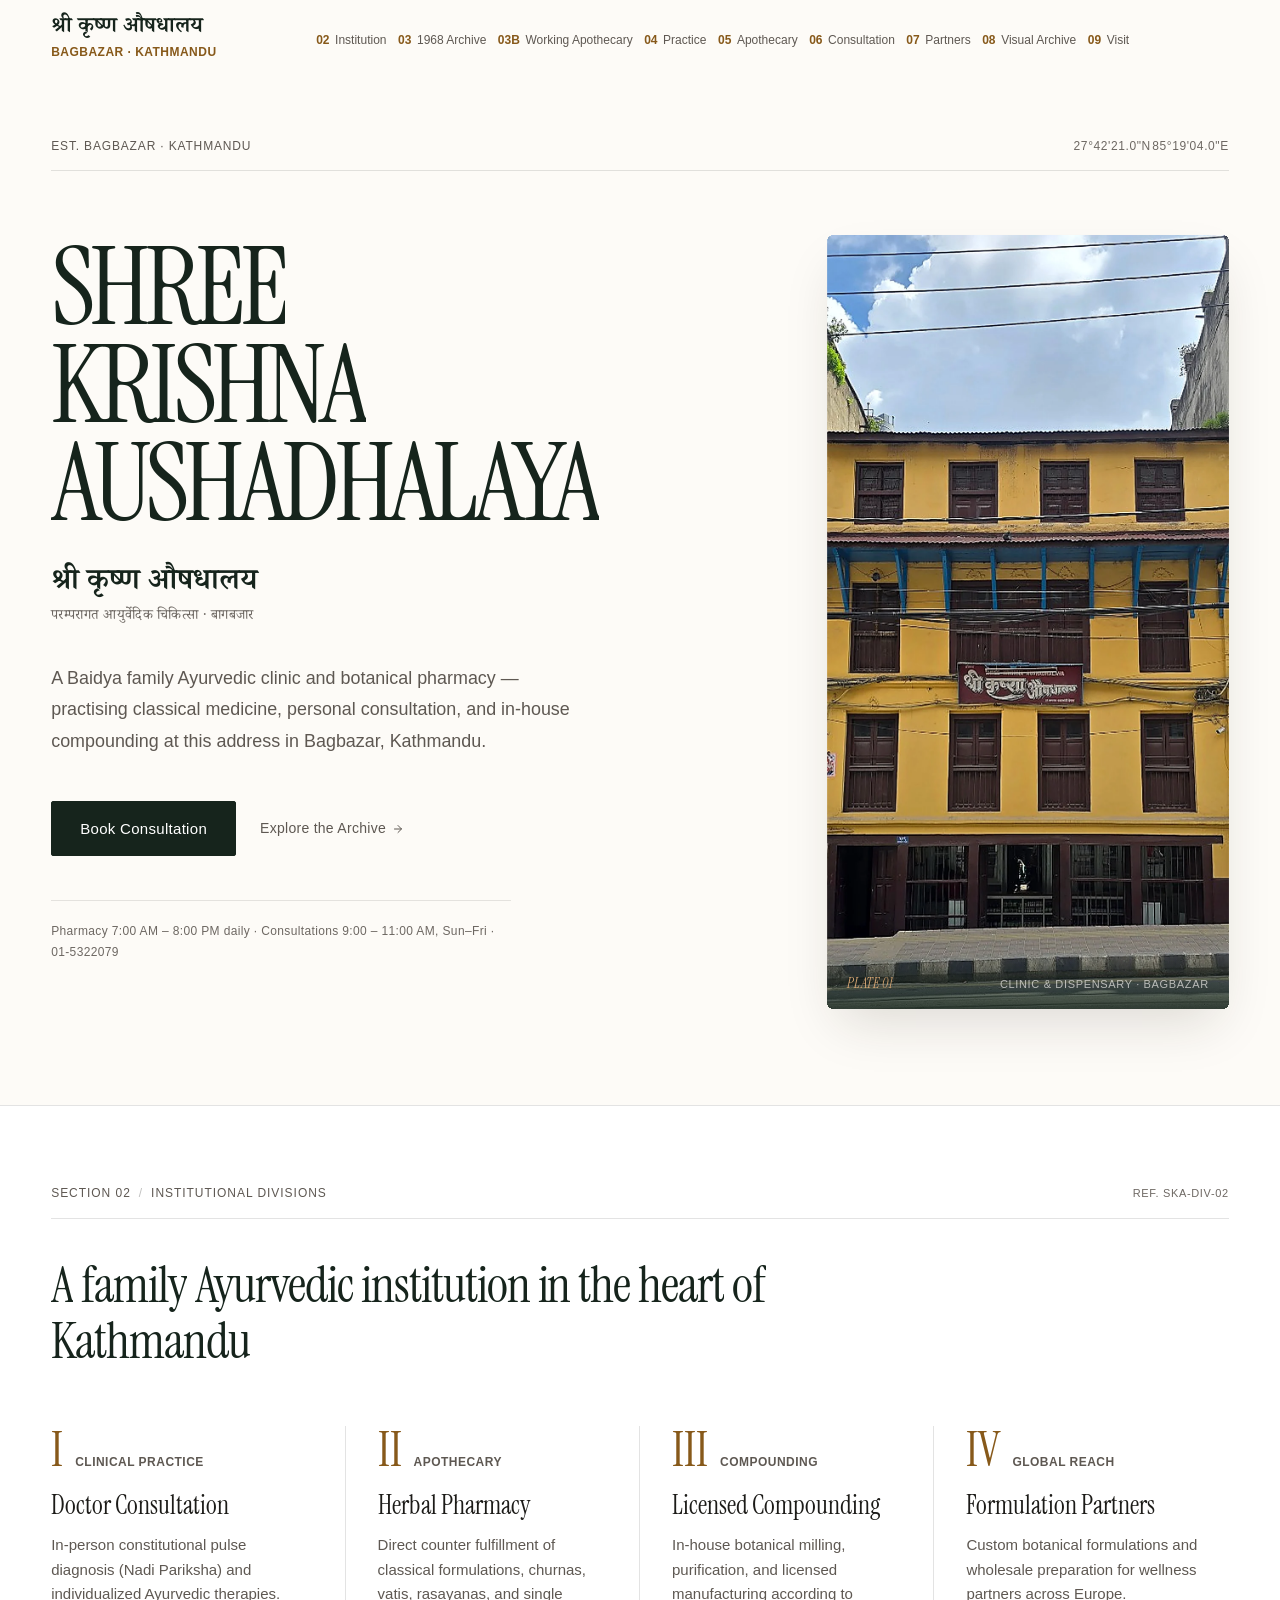
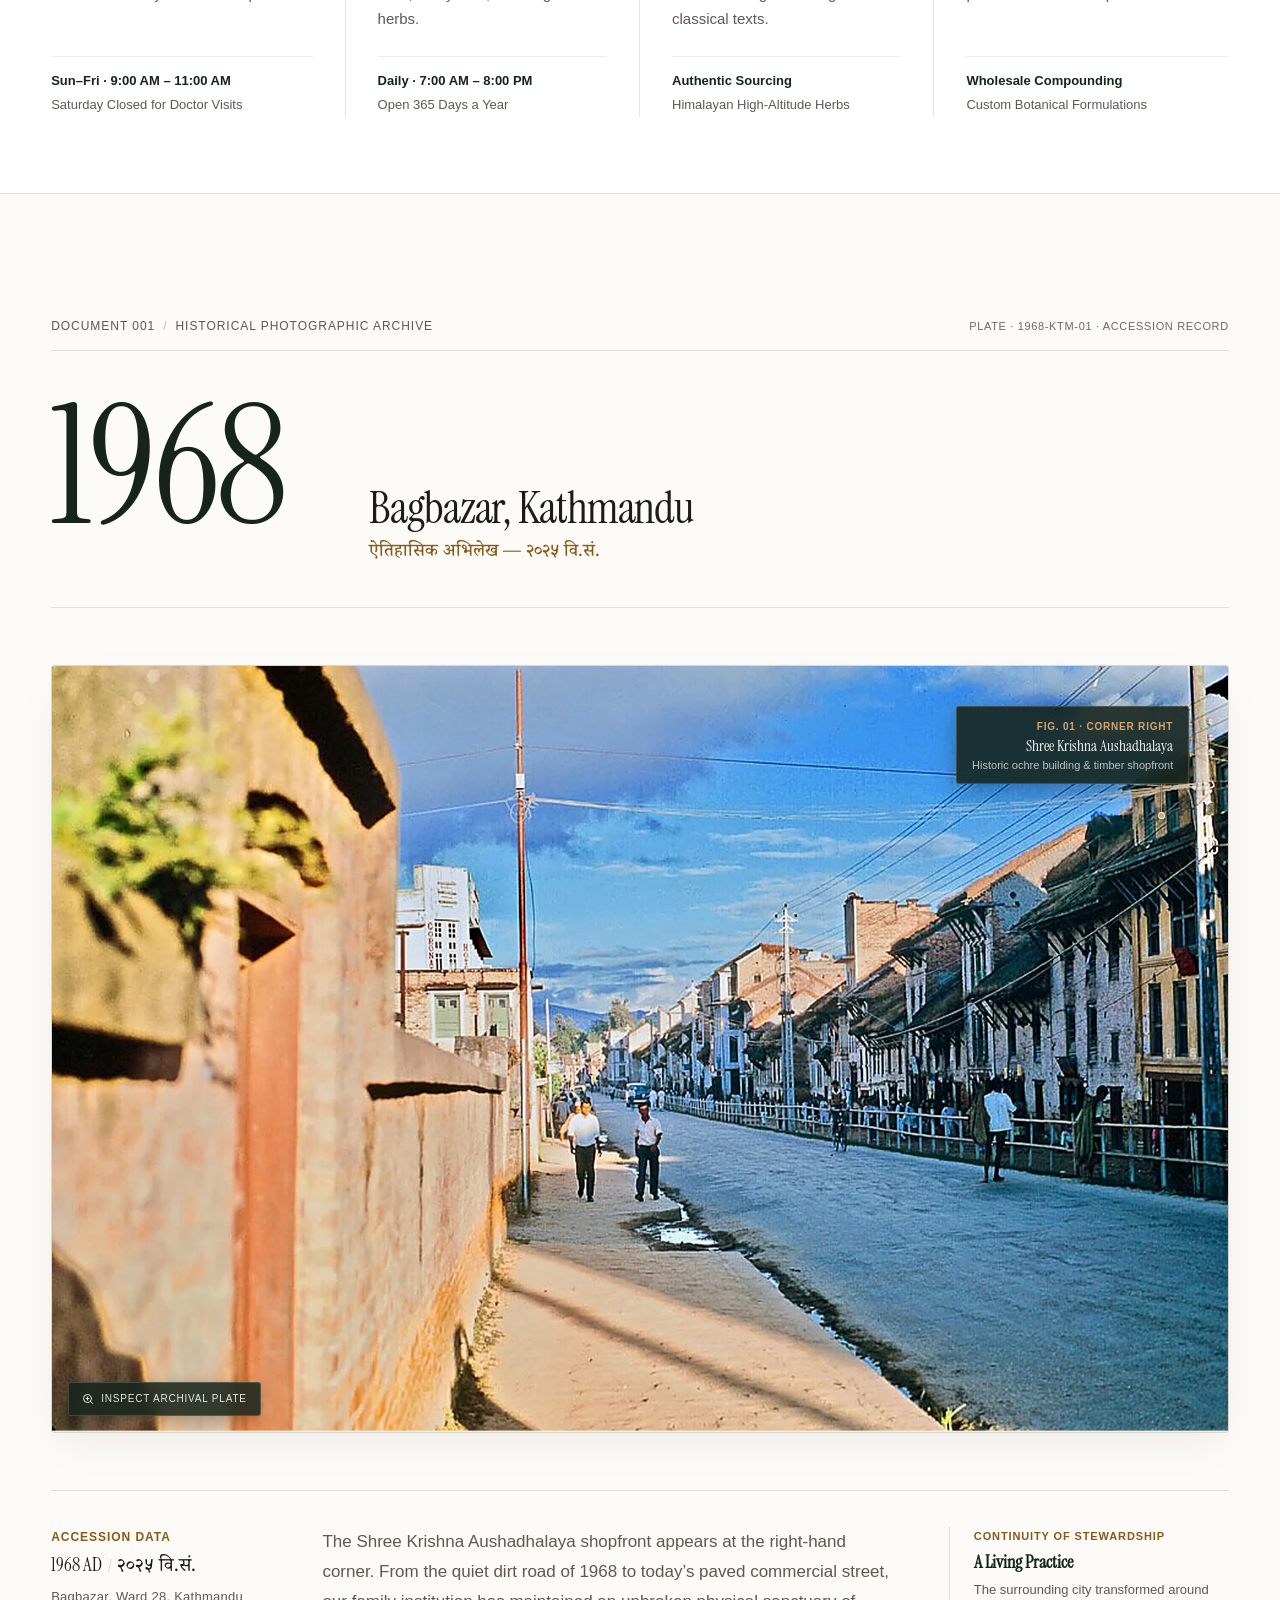
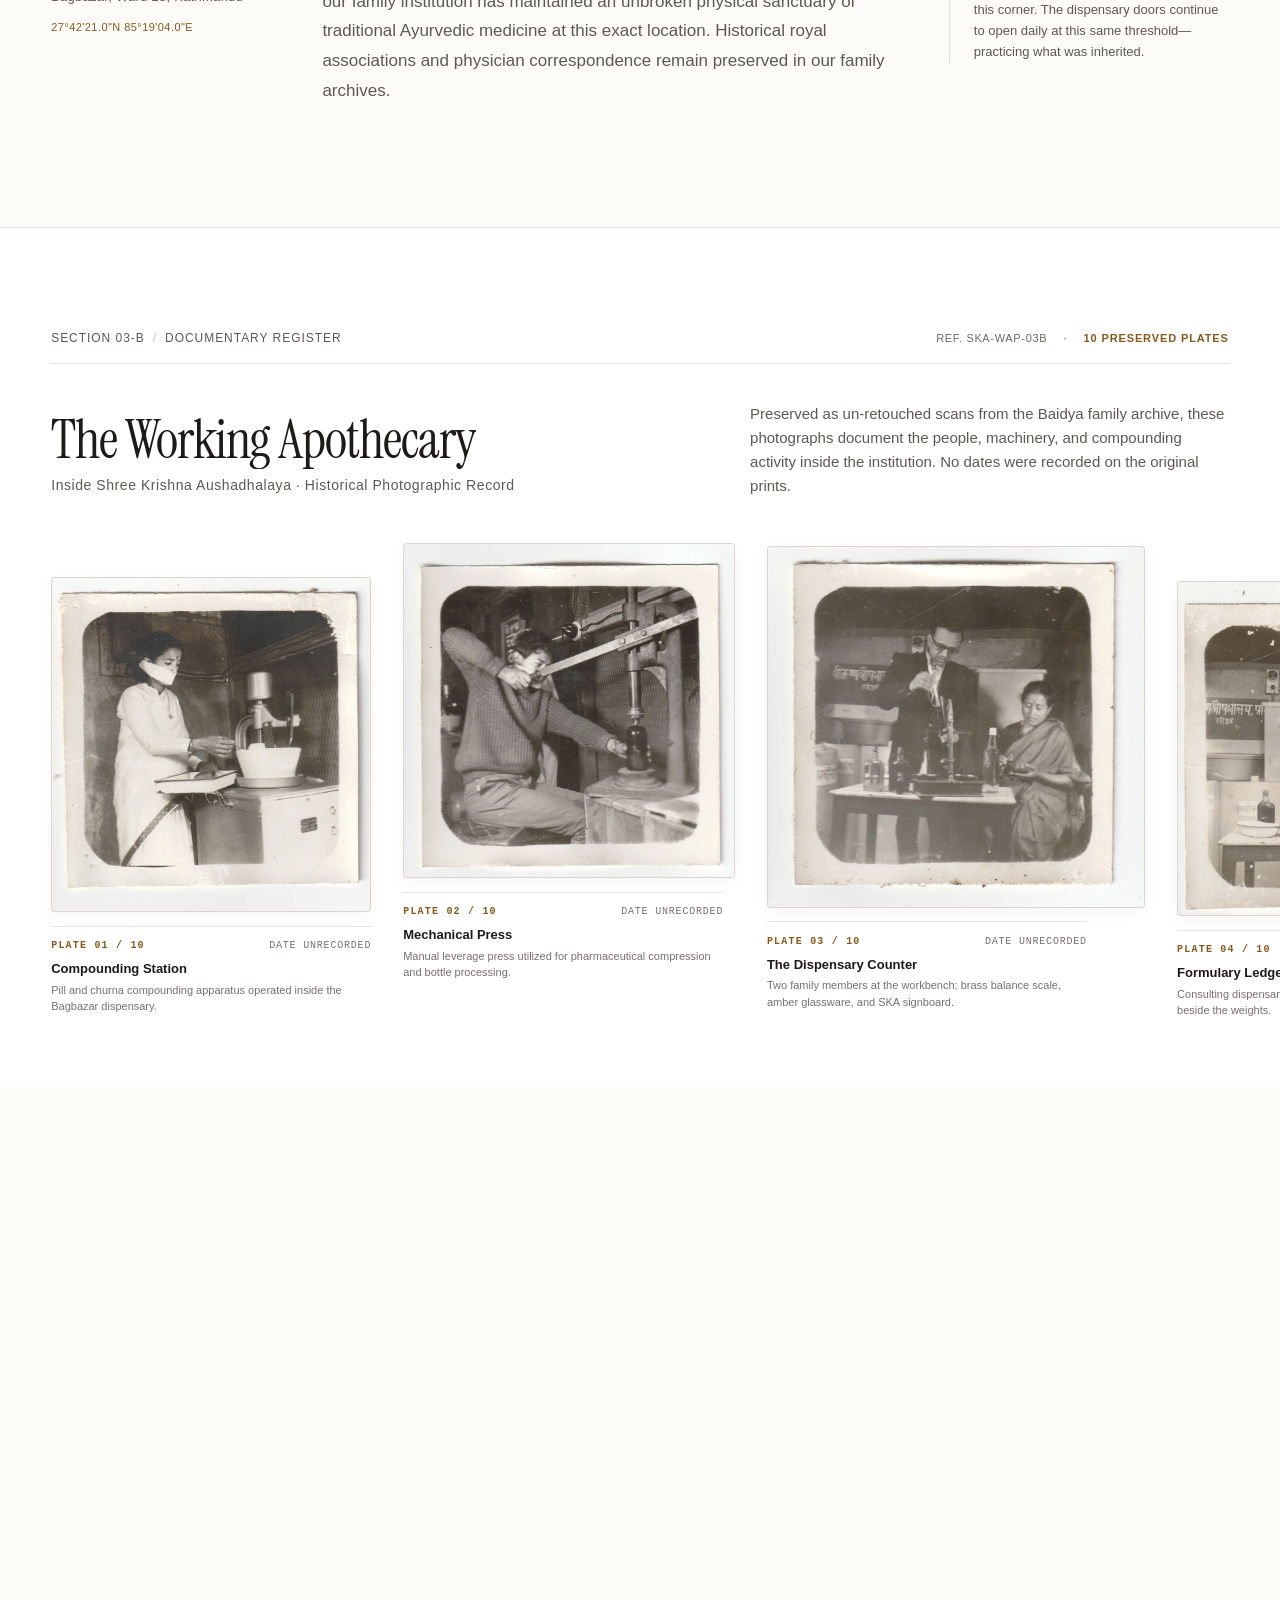
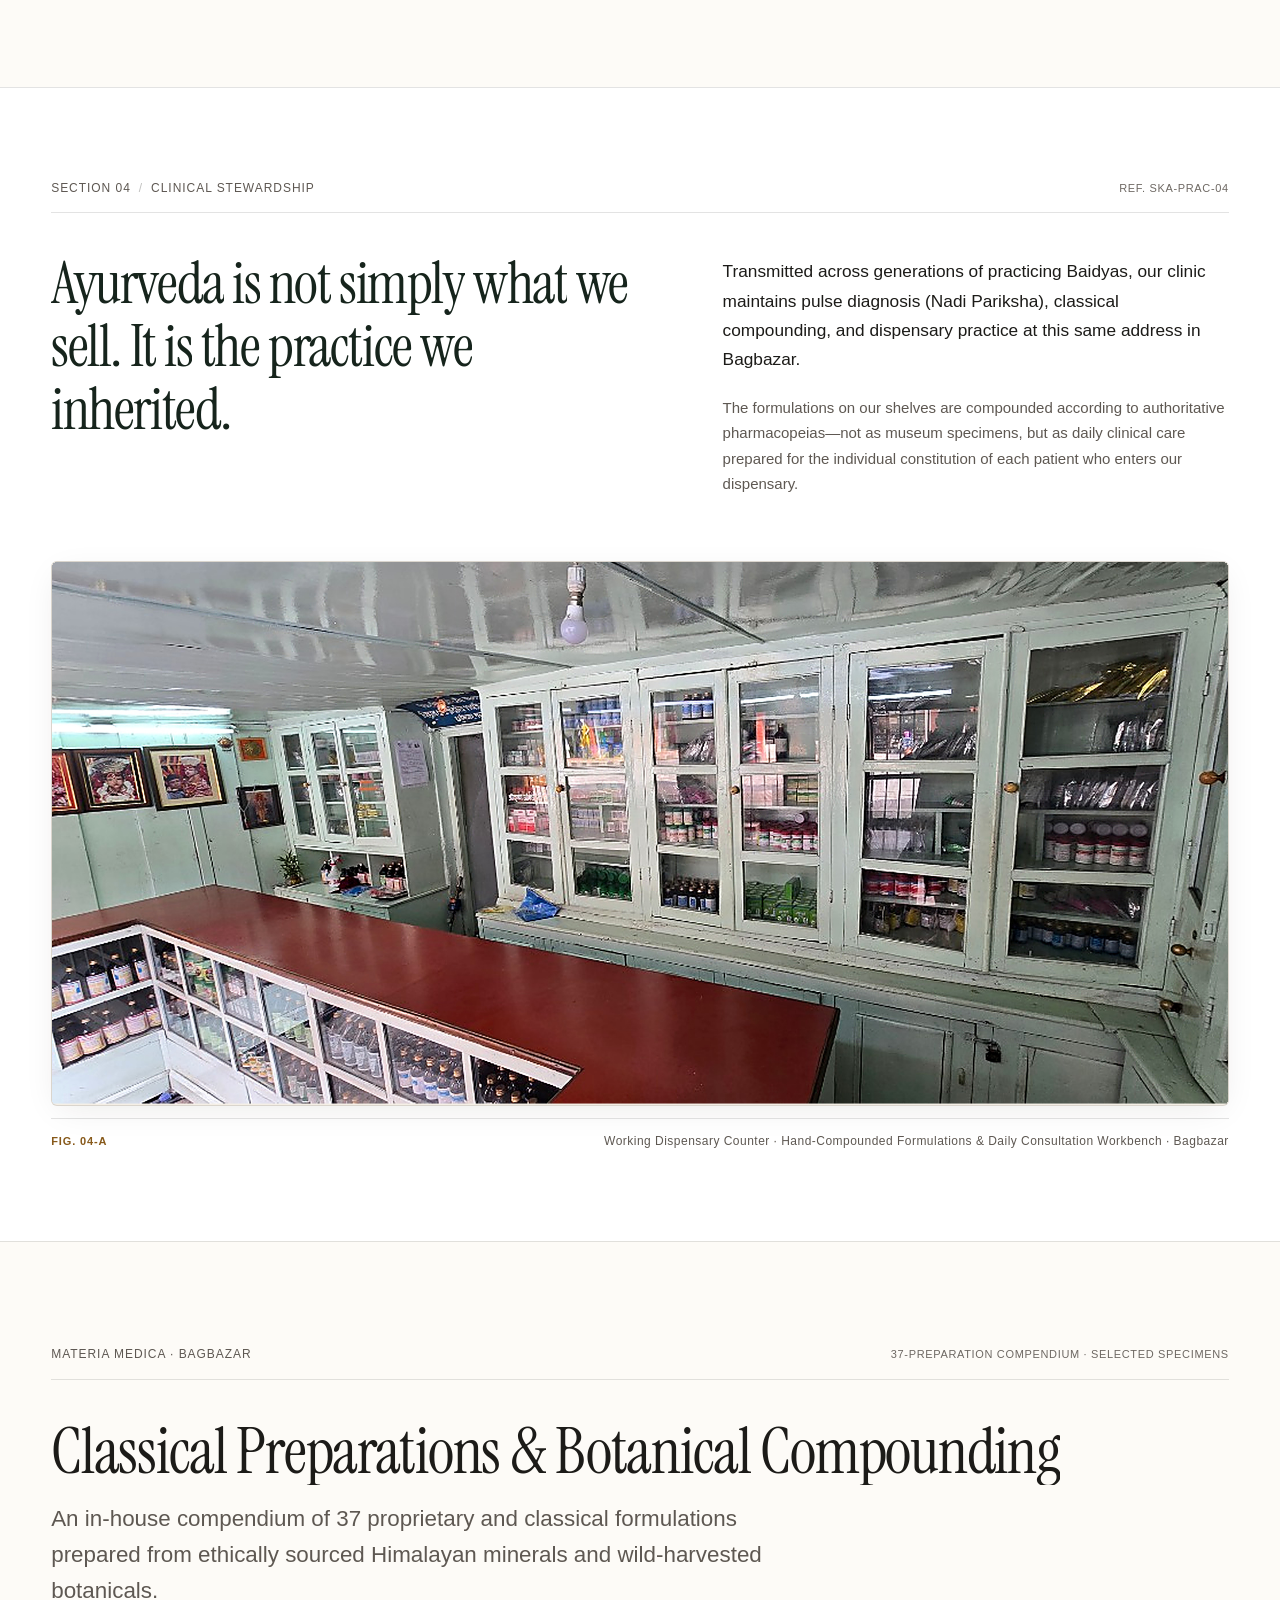
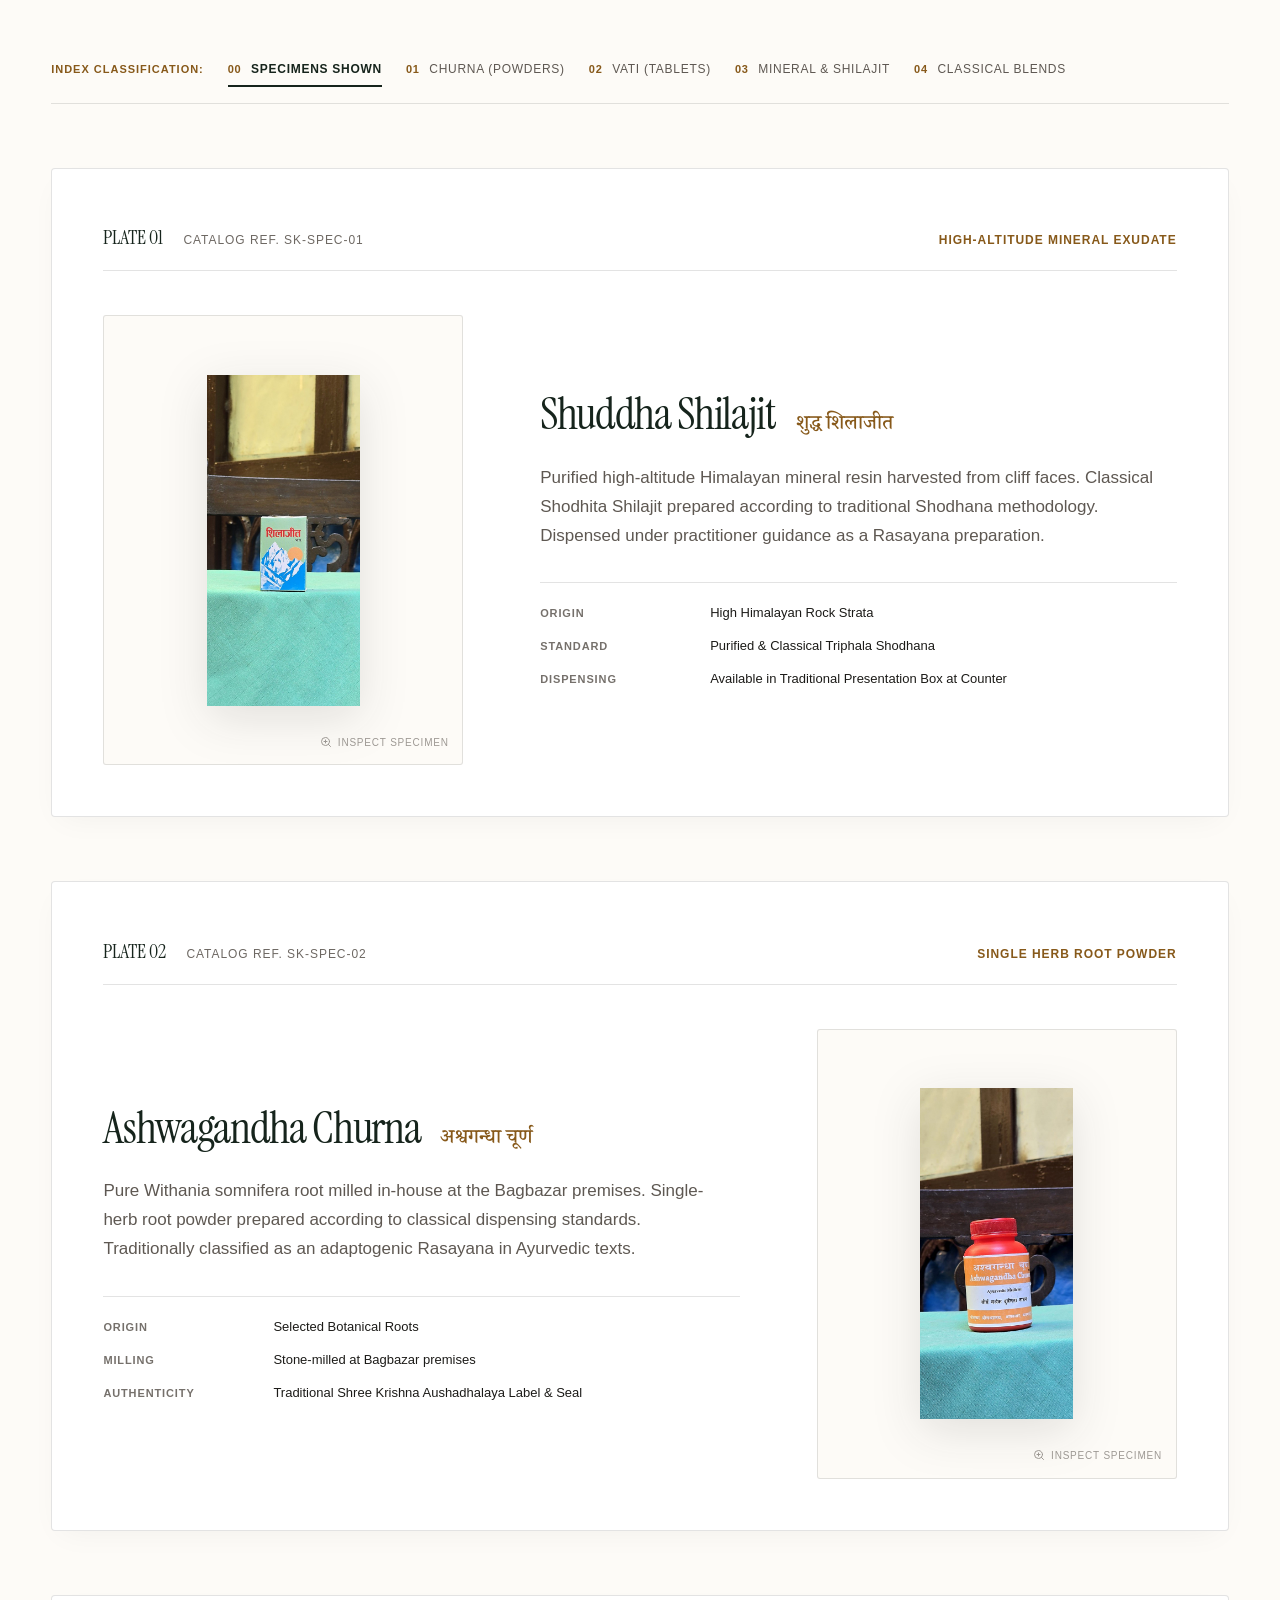
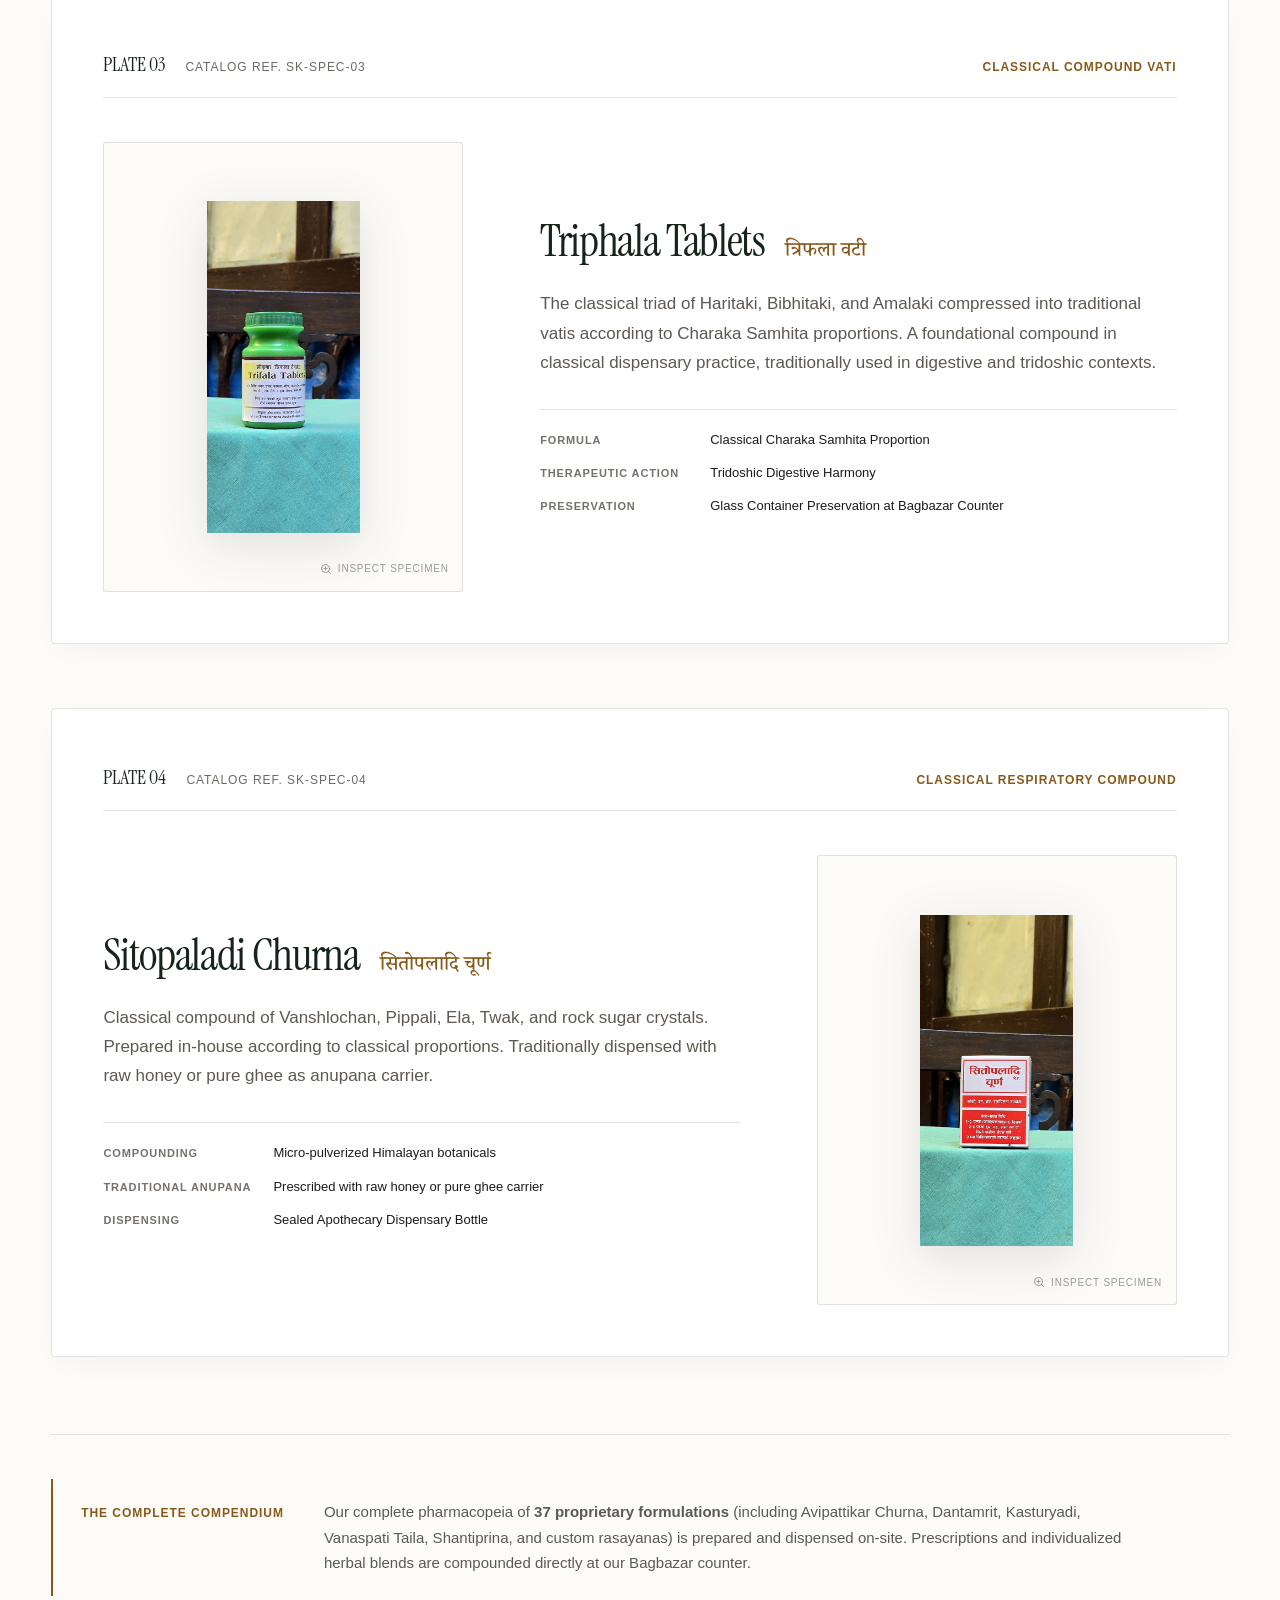
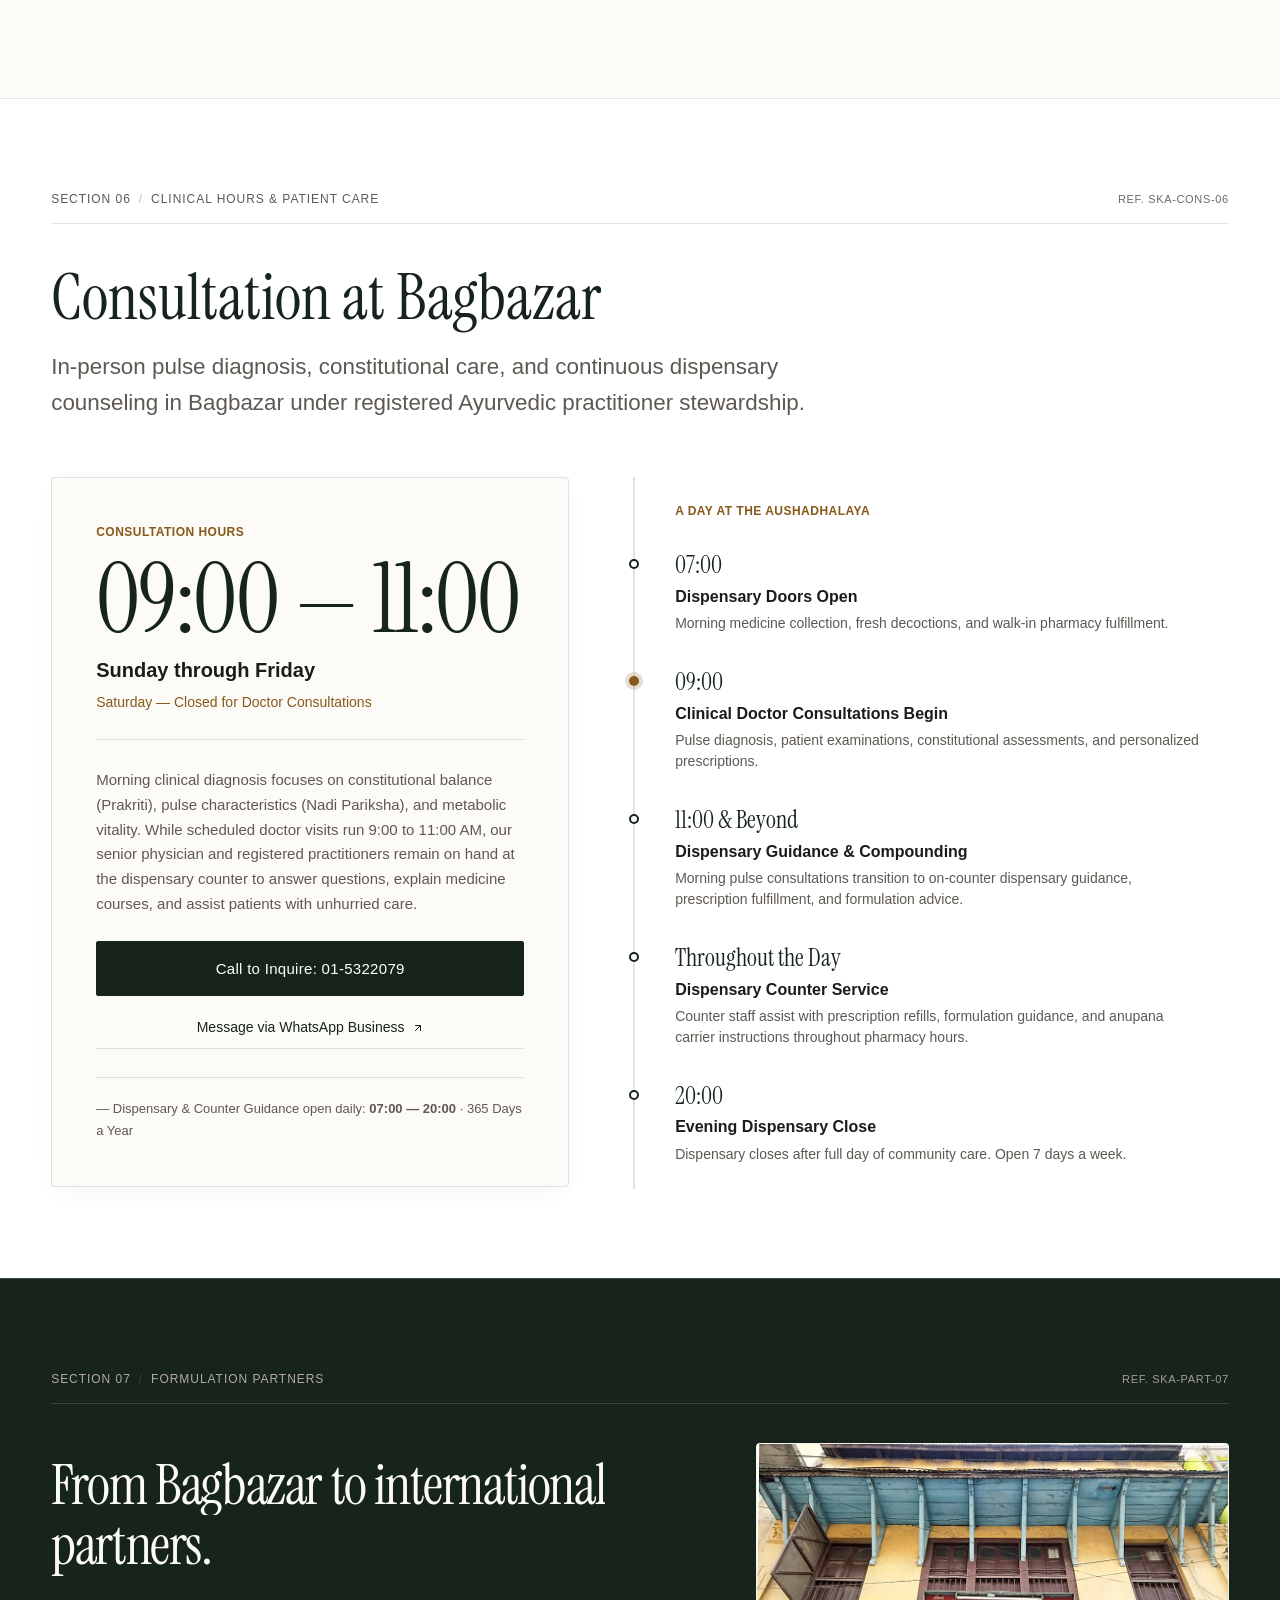
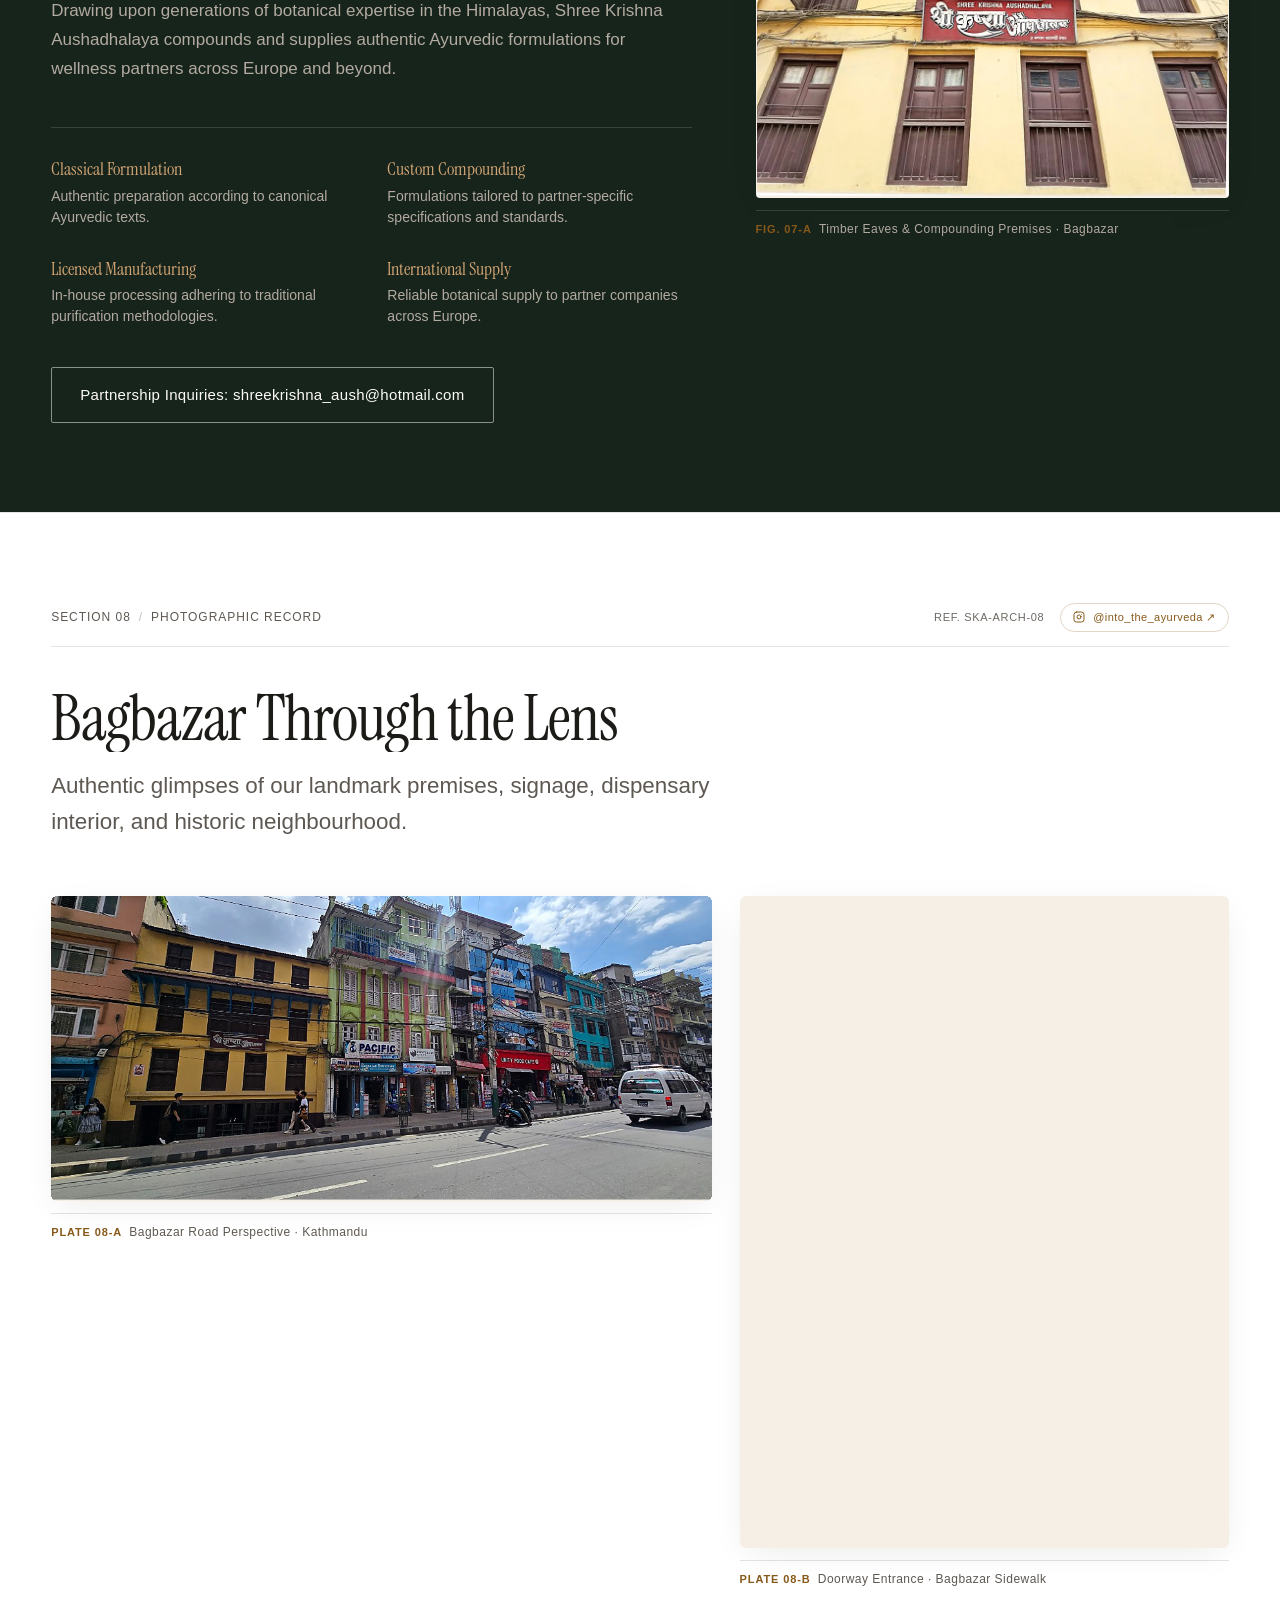
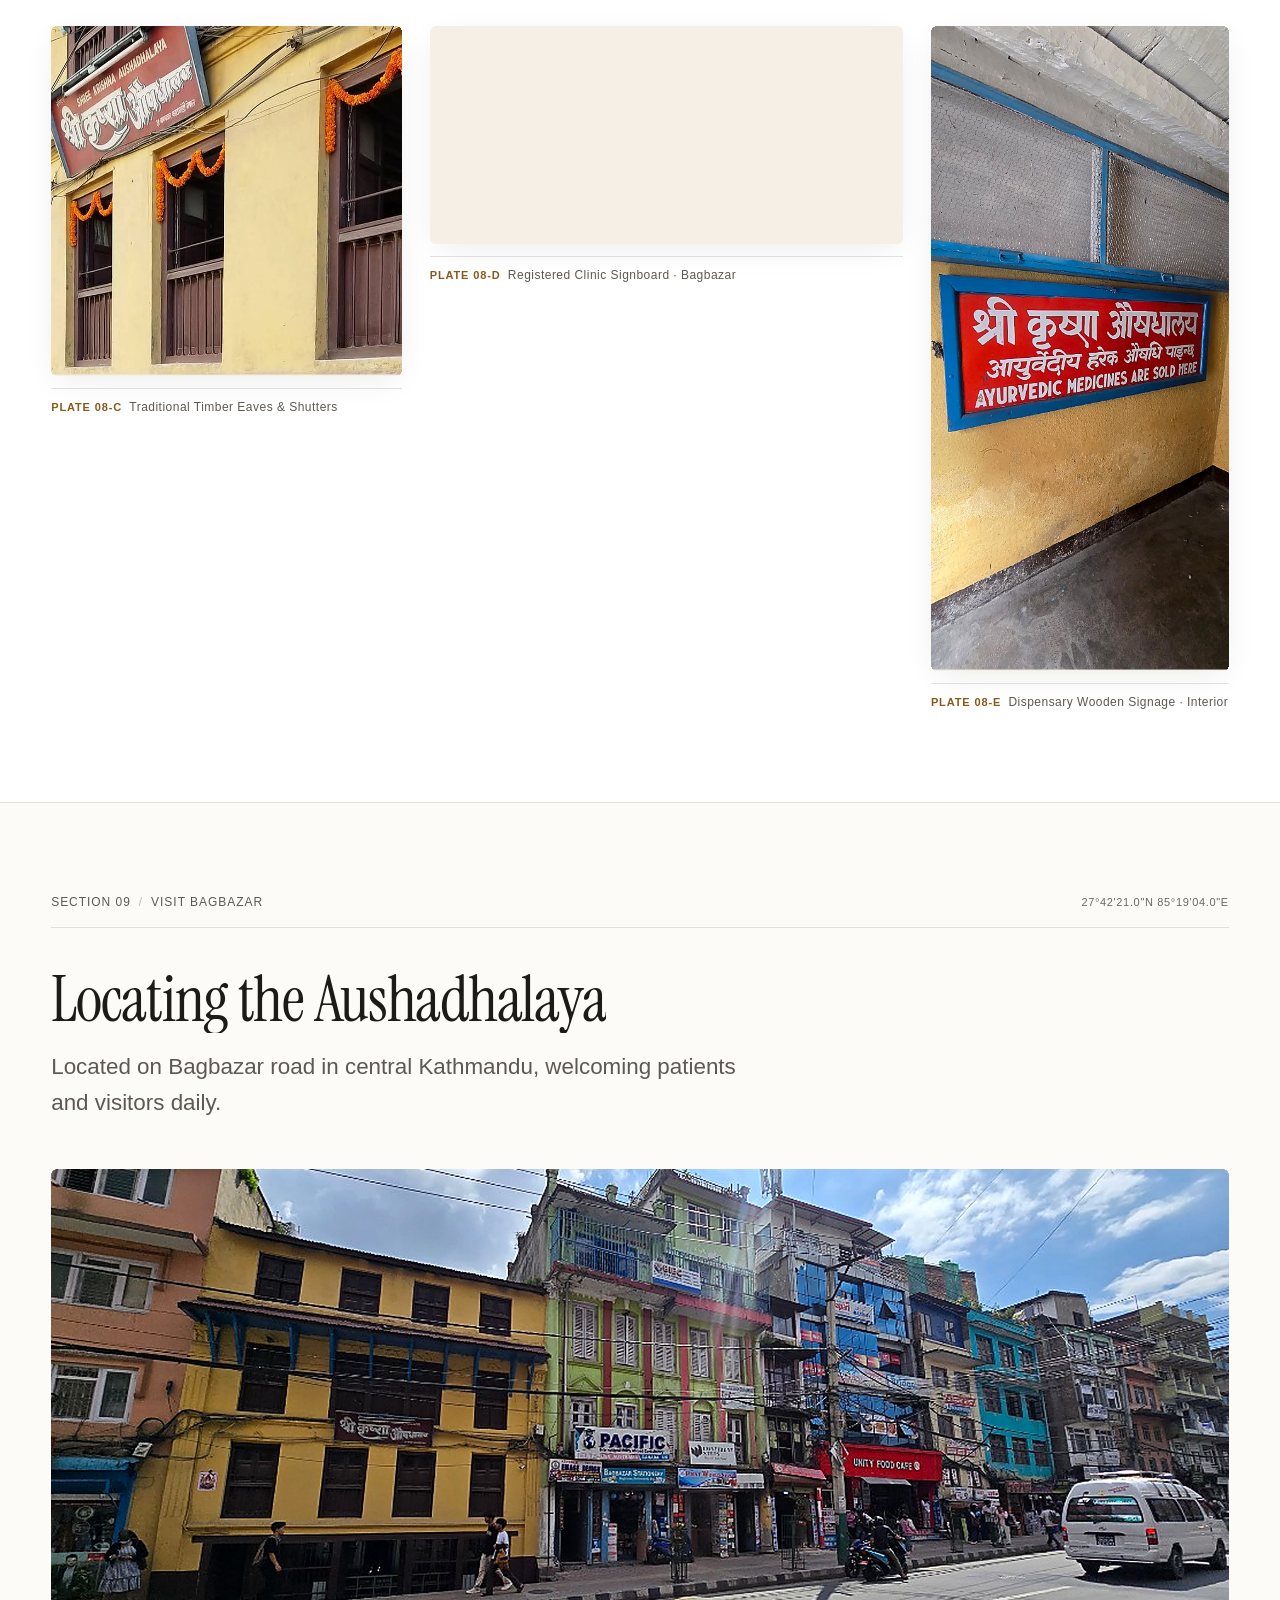
==== index.html @ e9801bcf "fix: correct alt text spellings, contrast opacity, SRI hashes, referrer meta, editorial wording" ====
<!DOCTYPE html>
<html lang="en">
<head>
  <meta charset="UTF-8">
  <meta name="viewport" content="width=device-width, initial-scale=1.0">
  <meta name="referrer" content="strict-origin-when-cross-origin">
  <title>Shree Krishna Aushadhalaya — Ayurvedic Clinic &amp; Apothecary, Bagbazar</title>
  <meta name="description" content="Historic Baidya family Ayurvedic clinic, botanical pharmacy &amp; classical compounding in Bagbazar, Kathmandu. Documented archival practice since 1968 AD.">
  <link rel="canonical" href="https://shreekrishnaaushadhalaya.com.np/">

  <!-- Favicon -->
  <link rel="icon" type="image/svg+xml" href="favicon.svg">
  <meta name="theme-color" content="#1A2C22">

  <!-- Open Graph (Social Preview — WhatsApp, Facebook, Instagram DMs) -->
  <meta property="og:type" content="website">
  <meta property="og:url" content="https://shreekrishnaaushadhalaya.com.np/">
  <meta property="og:title" content="Shree Krishna Aushadhalaya — Baidya Family Ayurvedic Clinic, Bagbazar">
  <meta property="og:description" content="Generational Baidya family Ayurvedic clinic and botanical pharmacy in Bagbazar, Kathmandu. Personal consultations, 37 classical formulations, open daily 7 AM – 8 PM.">
  <meta property="og:image" content="https://shreekrishnaaushadhalaya.com.np/assets/images/facade-full.jpg">
  <meta property="og:image:width" content="946">
  <meta property="og:image:height" content="2048">
  <meta property="og:image:alt" content="Shree Krishna Aushadhalaya historic building facade in Bagbazar, Kathmandu">
  <meta property="og:locale" content="en_NP">
  <meta property="og:site_name" content="Shree Krishna Aushadhalaya">

  <!-- Twitter Card -->
  <meta name="twitter:card" content="summary_large_image">
  <meta name="twitter:title" content="Shree Krishna Aushadhalaya — Bagbazar, Kathmandu">
  <meta name="twitter:description" content="Historic Baidya family Ayurvedic clinic &amp; pharmacy. Open daily 7 AM – 8 PM, Bagbazar, Kathmandu.">
  <meta name="twitter:image" content="https://shreekrishnaaushadhalaya.com.np/assets/images/facade-full.jpg">
  <meta name="twitter:image:alt" content="Shree Krishna Aushadhalaya historic building facade in Bagbazar, Kathmandu">


  <!-- Schema.org MedicalClinic -->
  <script type="application/ld+json">
  {
    "@context": "https://schema.org",
    "@type": ["MedicalClinic", "Pharmacy"],
    "name": "Shree Krishna Aushadhalaya",
    "alternateName": "श्री कृष्ण औषधालय",
    "url": "https://shreekrishnaaushadhalaya.com.np/",
    "description": "Historic Baidya family Ayurvedic clinic, dispensary, and classical medicine manufacturer in Bagbazar, Kathmandu. Established family practice documented in archival photography since 1968 AD (2025 BS).",
    "image": "https://shreekrishnaaushadhalaya.com.np/assets/images/facade-full.jpg",
    "email": "shreekrishna_aush@hotmail.com",
    "address": {
      "@type": "PostalAddress",
      "streetAddress": "Bagbazar, Ward No. 28",
      "addressLocality": "Kathmandu",
      "postalCode": "44600",
      "addressCountry": "NP"
    },
    "geo": {
      "@type": "GeoCoordinates",
      "latitude": 27.705833,
      "longitude": 85.317778
    },
    "hasMap": "https://maps.app.goo.gl/NF5HAXusb7DdSV8k9",
    "sameAs": [
      "https://www.instagram.com/into_the_ayurveda/"
    ],
    "telephone": ["+977-1-5322079", "+977-984-3748078"],
    "openingHoursSpecification": [
      {
        "@type": "OpeningHoursSpecification",
        "dayOfWeek": ["Monday", "Tuesday", "Wednesday", "Thursday", "Friday", "Saturday", "Sunday"],
        "opens": "07:00",
        "closes": "20:00",
        "description": "Herbal Pharmacy & Dispensary"
      },
      {
        "@type": "OpeningHoursSpecification",
        "dayOfWeek": ["Sunday", "Monday", "Tuesday", "Wednesday", "Thursday", "Friday"],
        "opens": "09:00",
        "closes": "11:00",
        "description": "Personal Doctor Consultations"
      }
    ]
  }
  </script>

  <!-- Typography: Instrument Serif + Noto Serif Devanagari + Satoshi -->
  <link rel="preconnect" href="https://fonts.googleapis.com">
  <link rel="preconnect" href="https://fonts.gstatic.com" crossorigin>
  <link href="https://fonts.googleapis.com/css2?family=Instrument+Serif:ital@0;1&family=Noto+Serif+Devanagari:wght@400;500;600;700&display=swap" rel="stylesheet">
  <link rel="preconnect" href="https://api.fontshare.com" crossorigin>
  <link href="https://api.fontshare.com/v2/css?f[]=satoshi@300,400,500,700&display=swap" rel="stylesheet">

  <!-- LCP Preload: facade photograph is the primary identity element on every viewport -->
  <link rel="preload" as="image" href="assets/images/facade-full.webp" type="image/webp" fetchpriority="high">
  <link rel="stylesheet" href="styles.css?v=12.0">
</head>
<body>

  <!-- Accessible Skip Navigation Link -->
  <a href="#mainContent" class="skip-link">Skip to main content</a>

  <!-- Scroll Progress Bar -->
  <div id="scrollProgressBar" class="scroll-progress-bar" aria-hidden="true"></div>

  <!-- ============ SMART NAVIGATION ============ -->
  <header class="nav" id="nav">
    <div class="nav__inner">
      <a href="#hero" class="nav__brand">
        <span class="nav__brand-dev" lang="ne">श्री कृष्ण औषधालय</span>
        <span class="nav__brand-sub">Bagbazar · Kathmandu</span>
      </a>

      <!-- Conceptual Archive Navigation -->
      <nav class="nav__menu" id="navMenu" aria-label="Archive Directory">
        <a href="#institution" class="nav__link"><span class="nav__link-num">02</span> Institution</a>
        <a href="#archive-1968" class="nav__link"><span class="nav__link-num">03</span> 1968 Archive</a>
        <a href="#working-apothecary" class="nav__link"><span class="nav__link-num">03B</span> Working Apothecary</a>
        <a href="#practice" class="nav__link"><span class="nav__link-num">04</span> Practice</a>
        <a href="#apothecary" class="nav__link"><span class="nav__link-num">05</span> Apothecary</a>
        <a href="#consultation" class="nav__link"><span class="nav__link-num">06</span> Consultation</a>
        <a href="#partners" class="nav__link"><span class="nav__link-num">07</span> Partners</a>
        <a href="#visual-archive" class="nav__link"><span class="nav__link-num">08</span> Visual Archive</a>
        <a href="#visit" class="nav__link"><span class="nav__link-num">09</span> Visit</a>
      </nav>

      <div class="nav__actions">
        <a href="tel:+97715322079" class="btn btn--nav">
          <span>Call Clinic</span>
          <svg width="12" height="12" viewBox="0 0 24 24" fill="none" stroke="currentColor" stroke-width="2" stroke-linecap="round" stroke-linejoin="round" aria-hidden="true"><line x1="5" y1="12" x2="19" y2="12"/><polyline points="12 5 19 12 12 19"/></svg>
        </a>

        <button type="button" class="nav__toggle" id="menuToggle" aria-label="Open Archive Menu" aria-expanded="false" aria-controls="mobileMenu">
          <span class="nav__toggle-bar"></span>
          <span class="nav__toggle-bar"></span>
        </button>
      </div>
    </div>
  </header>

  <!-- Full-Screen Archival Mobile Navigation Overlay -->
  <div class="mobile-menu" id="mobileMenu" aria-hidden="true">
    <div class="mobile-menu__inner">
      <div class="mobile-menu__header">
        <span class="mobile-menu__label">NAVIGATE</span>
        <span class="mobile-menu__dev" lang="ne">श्री कृष्ण औषधालय</span>
      </div>

      <div class="mobile-menu__nav">
        <a href="#hero" class="m-link"><span class="m-num">01</span> <span class="m-title">Title Plate</span></a>
        <a href="#institution" class="m-link"><span class="m-num">02</span> <span class="m-title">The Institution</span></a>
        <a href="#archive-1968" class="m-link"><span class="m-num">03</span> <span class="m-title">The 1968 Archive</span></a>
        <a href="#working-apothecary" class="m-link"><span class="m-num">03B</span> <span class="m-title">The Working Apothecary</span></a>
        <a href="#practice" class="m-link"><span class="m-num">04</span> <span class="m-title">Our Practice</span></a>
        <a href="#apothecary" class="m-link"><span class="m-num">05</span> <span class="m-title">The Apothecary (37 Medicines)</span></a>
        <a href="#consultation" class="m-link"><span class="m-num">06</span> <span class="m-title">Clinical Consultation</span></a>
        <a href="#partners" class="m-link"><span class="m-num">07</span> <span class="m-title">Formulation Partners</span></a>
        <a href="#visual-archive" class="m-link"><span class="m-num">08</span> <span class="m-title">Visual Archive</span></a>
        <a href="#visit" class="m-link"><span class="m-num">09</span> <span class="m-title">Visit Bagbazar</span></a>
      </div>

      <div class="mobile-menu__footer">
        <div class="m-contact-row">
          <a href="tel:+97715322079" class="btn btn--primary btn--full">Call: 01-5322079</a>
          <a href="https://wa.me/9779843748078" target="_blank" rel="noopener noreferrer" class="btn btn--outline btn--full">WhatsApp Business ↗</a>
        </div>
        <p class="m-hours">Pharmacy: 7 AM – 8 PM Daily · Consultations: 9 AM – 11 AM (Sun–Fri)</p>
        <p class="m-addr">Bagbazar, Ward No. 28, Kathmandu 44600 · <a href="mailto:shreekrishna_aush@hotmail.com">shreekrishna_aush@hotmail.com</a></p>
      </div>
    </div>
  </div>

  <main id="mainContent" tabindex="-1">


    <!-- ======================================================================
         01. ARCHIVAL PUBLICATION HERO COMPOSITION
         ====================================================================== -->
    <section class="hero-archival" id="hero">

      <div class="hero-archival__top-meta">
        <span class="hero-meta-item">EST. BAGBAZAR · KATHMANDU</span>
        <span class="hero-meta-item hero-meta-item--coords">27°42'21.0"N 85°19'04.0"E</span>
      </div>

      <div class="hero-archival__layout">
        <!-- Text Column -->
        <div class="hero-archival__text">
          <h1 class="hero-archival__title">
            <span class="hero-title-line" data-animate="split-lines">SHREE KRISHNA</span>
            <span class="hero-title-line" data-animate="split-lines">AUSHADHALAYA</span>
          </h1>

          <div class="hero-archival__devanagari" data-animate="fade-up">
            <span class="dev-line" lang="ne">श्री कृष्ण औषधालय</span>
            <span class="dev-line dev-line--sub" lang="ne">परम्परागत आयुर्वेदिक चिकित्सा · बागबजार</span>
          </div>

          <p class="hero-archival__standfirst" data-animate="fade-up">
            A Baidya family Ayurvedic clinic and botanical pharmacy — practising classical medicine, personal consultation, and in-house compounding at this address in Bagbazar, Kathmandu.
          </p>

          <div class="hero-archival__ctas" data-animate="fade-up">
            <a href="https://wa.me/9779843748078?text=Hello%2C%20I%20would%20like%20to%20book%20an%20Ayurvedic%20consultation%20at%20Shree%20Krishna%20Aushadhalaya%2C%20Bagbazar." target="_blank" rel="noopener noreferrer" class="btn btn--primary">
              <span>Book Consultation</span>
            </a>
            <a href="#archive-1968" class="hero-secondary-link">
              Explore the Archive
              <svg width="12" height="12" viewBox="0 0 24 24" fill="none" stroke="currentColor" stroke-width="2" stroke-linecap="round" stroke-linejoin="round" aria-hidden="true"><line x1="5" y1="12" x2="19" y2="12"/><polyline points="12 5 19 12 12 19"/></svg>
            </a>
          </div>

          <div class="hero-archival__footnote" data-animate="fade-up">
            <span>Pharmacy 7:00 AM – 8:00 PM daily · Consultations 9:00 – 11:00 AM, Sun–Fri · 01-5322079</span>
          </div>
        </div>

        <!-- Architectural Facade Visual -->
        <div class="hero-archival__visual" data-animate="fade-up" data-delay="0.2">
          <figure class="facade-plate">
            <picture>
              <source type="image/webp" srcset="assets/images/facade-full.webp">
              <img src="assets/images/facade-full.jpg" alt="Shree Krishna Aushadhalaya — the historic three-storey timber-and-masonry building at Bagbazar, Kathmandu" width="946" height="2048" loading="eager" fetchpriority="high" decoding="async">
            </picture>
            <figcaption class="facade-plate__caption">
              <span class="f-num">PLATE 01</span>
              <span class="f-label">Clinic &amp; Dispensary · Bagbazar</span>
            </figcaption>
          </figure>
        </div>
      </div>
    </section>


    <!-- ======================================================================
         02. "WHAT WE ARE" INSTITUTION INFORMATION STRIP
         Answers immediately: "What exactly is this place?"
         ====================================================================== -->
    <section class="institution-strip" id="institution">
      <div class="institution-strip__inner">
        <header class="archival-meta-bar" data-animate="fade-up">
          <div class="archival-meta-bar__doc">
            <span>SECTION 02</span>
            <span class="meta-sep">/</span>
            <span>INSTITUTIONAL DIVISIONS</span>
          </div>
          <span class="archival-meta-bar__index">REF. SKA-DIV-02</span>
        </header>

        <div class="strip-header" data-animate="fade-up">
          <h2 class="strip-title" data-animate="split-lines">A family Ayurvedic institution in the heart of Kathmandu</h2>
        </div>

        <div class="strip-grid">
          <!-- Pillar 1: Clinic -->
          <div class="strip-col" data-animate="fade-up" data-delay="0">
            <div class="strip-col__meta">
              <span class="col-num">I</span>
              <span class="col-cat">CLINICAL PRACTICE</span>
            </div>
            <h3 class="strip-col__title">Doctor Consultation</h3>
            <p class="strip-col__desc">In-person constitutional pulse diagnosis (Nadi Pariksha) and individualized Ayurvedic therapies.</p>
            <div class="strip-col__schedule">
              <strong>Sun–Fri · 9:00 AM – 11:00 AM</strong>
              <span>Saturday Closed for Doctor Visits</span>
            </div>
          </div>

          <!-- Pillar 2: Pharmacy -->
          <div class="strip-col" data-animate="fade-up" data-delay="0.1">
            <div class="strip-col__meta">
              <span class="col-num">II</span>
              <span class="col-cat">APOTHECARY</span>
            </div>
            <h3 class="strip-col__title">Herbal Pharmacy</h3>
            <p class="strip-col__desc">Direct counter fulfillment of classical formulations, churnas, vatis, rasayanas, and single herbs.</p>
            <div class="strip-col__schedule">
              <strong>Daily · 7:00 AM – 8:00 PM</strong>
              <span>Open 365 Days a Year</span>
            </div>
          </div>

          <!-- Pillar 3: Manufacturing -->
          <div class="strip-col" data-animate="fade-up" data-delay="0.2">
            <div class="strip-col__meta">
              <span class="col-num">III</span>
              <span class="col-cat">COMPOUNDING</span>
            </div>
            <h3 class="strip-col__title">Licensed Compounding</h3>
            <p class="strip-col__desc">In-house botanical milling, purification, and licensed manufacturing according to classical texts.</p>
            <div class="strip-col__schedule">
              <strong>Authentic Sourcing</strong>
              <span>Himalayan High-Altitude Herbs</span>
            </div>
          </div>

          <!-- Pillar 4: International -->
          <div class="strip-col" data-animate="fade-up" data-delay="0.3">
            <div class="strip-col__meta">
              <span class="col-num">IV</span>
              <span class="col-cat">GLOBAL REACH</span>
            </div>
            <h3 class="strip-col__title">Formulation Partners</h3>
            <p class="strip-col__desc">Custom botanical formulations and wholesale preparation for wellness partners across Europe.</p>
            <div class="strip-col__schedule">
              <strong>Wholesale Compounding</strong>
              <span>Custom Botanical Formulations</span>
            </div>
          </div>
        </div>
      </div>
    </section>

    <!-- ======================================================================
         03. THE 1968 ARCHIVE: CURATED PHOTOGRAPHIC RECORD
         ====================================================================== -->
    <section class="archive-exhibition" id="archive-1968">
      <div class="archive-exhibition__inner">
        <!-- Archival Record Metadata Header -->
        <header class="archive-header" data-animate="fade-up">
          <div class="archive-header__meta">
            <div class="archive-meta-doc">
              <span>DOCUMENT 001</span>
              <span class="meta-sep">/</span>
              <span>HISTORICAL PHOTOGRAPHIC ARCHIVE</span>
            </div>
            <span class="archive-meta-index">PLATE · 1968-KTM-01 · ACCESSION RECORD</span>
          </div>

          <div class="archive-headline-wrap">
            <span class="archive-giant-year" data-animate="split-lines">1968</span>
            <div class="archive-headline-context">
              <h2 class="archive-place">Bagbazar, Kathmandu</h2>
              <span class="archive-date-nep" lang="ne">ऐतिहासिक अभिलेख — २०२५ वि.सं.</span>
            </div>
          </div>
        </header>

        <!-- Museum Photographic Plate (High-Resolution Archival Document) -->
        <figure class="archive-frame" data-animate="fade-up" data-delay="0.1" data-lightbox-trigger role="button" tabindex="0" aria-label="Inspect 1968 archival photographic plate in full resolution" title="Click to inspect 1968 photographic plate in full resolution">
          <picture>
            <source type="image/webp" srcset="assets/images/heritage-1968-bagbazar.webp">
            <img
              src="assets/images/heritage-1968-bagbazar.jpg"
              alt="Archival color photograph of Bagbazar road in 1968 AD (2025 BS), showing pedestrians and Shree Krishna Aushadhalaya shop in the right foreground corner"
              width="1920"
              height="1250"
              loading="lazy"
              decoding="async"
            >
          </picture>
          <!-- Museum Catalogue Annotation (Protected & Preserved) -->
          <figcaption class="archive-annotation" aria-label="Premises location note">
            <div class="archive-annotation__tag">
              <span class="ann-index">FIG. 01 · CORNER RIGHT</span>
              <strong class="ann-subject">Shree Krishna Aushadhalaya</strong>
              <span class="ann-detail">Historic ochre building &amp; timber shopfront</span>
            </div>
            <div class="archive-annotation__lead" aria-hidden="true">
              <span class="ann-line"></span>
              <span class="ann-dot"></span>
            </div>
          </figcaption>

          <span class="archive-inspect-badge" aria-hidden="true">
            <svg width="12" height="12" viewBox="0 0 24 24" fill="none" stroke="currentColor" stroke-width="2" stroke-linecap="round" stroke-linejoin="round" aria-hidden="true"><circle cx="11" cy="11" r="8"/><line x1="21" y1="21" x2="16.65" y2="16.65"/><line x1="11" y1="8" x2="11" y2="14"/><line x1="8" y1="11" x2="14" y2="11"/></svg>
            Inspect Archival Plate
          </span>
        </figure>

        <!-- Archival Curatorial & Continuity Ledger -->
        <div class="archive-curation" data-animate="fade-up">
          <div class="archive-curation__meta">
            <span class="curation-kicker">ACCESSION DATA</span>
            <div class="curation-dates">
              <span class="curation-ad">1968 AD</span>
              <span class="curation-slash">/</span>
              <span class="curation-bs" lang="ne">२०२५ वि.सं.</span>
            </div>
            <span class="curation-location">Bagbazar, Ward 28, Kathmandu</span>
            <span class="curation-coords">27°42'21.0"N 85°19'04.0"E</span>
          </div>

          <div class="archive-curation__body">
            <p class="curation-desc">
              The Shree Krishna Aushadhalaya shopfront appears at the right-hand corner. From the quiet dirt road of 1968 to today’s paved commercial street, our family institution has maintained an unbroken physical sanctuary of traditional Ayurvedic medicine at this exact location. Historical royal associations and physician correspondence remain preserved in our family archives.
            </p>
          </div>

          <div class="archive-curation__continuity">
            <span class="continuity-kicker">CONTINUITY OF STEWARDSHIP</span>
            <strong class="continuity-title">A Living Practice</strong>
            <p class="continuity-text">
              The surrounding city transformed around this corner. The dispensary doors continue to open daily at this same threshold—practicing what was inherited.
            </p>
          </div>
        </div>
      </div>
    </section>

    <!-- ======================================================================
         03-B. THE WORKING APOTHECARY: HORIZONTAL ARCHIVAL REGISTER
         A preserved documentary sequence of compounding, measurement, and
         dispensary practice inside Shree Krishna Aushadhalaya. Date unrecorded.
         ====================================================================== -->
    <section class="working-apothecary" id="working-apothecary">
      <!-- Section Editorial Header & Intro -->
      <div class="wap-header">
        <div class="wap-header__inner">
          <header class="archival-meta-bar" data-animate="fade-up">
            <div class="archival-meta-bar__doc">
              <span>SECTION 03-B</span>
              <span class="meta-sep">/</span>
              <span>DOCUMENTARY REGISTER</span>
            </div>
            <div class="archival-meta-bar__right">
              <span class="archival-meta-bar__index">REF. SKA-WAP-03B</span>
              <span class="meta-sep">·</span>
              <span class="wap-register-count">10 PRESERVED PLATES</span>
            </div>
          </header>

          <div class="wap-intro-row" data-animate="fade-up">
            <div class="wap-title-block">
              <h2 class="wap-title" data-animate="split-lines">The Working Apothecary</h2>
              <p class="wap-subtitle">Inside Shree Krishna Aushadhalaya · Historical Photographic Record</p>
            </div>
            <div class="wap-intro-text-block">
              <p class="wap-intro-text">
                Preserved as un-retouched scans from the Baidya family archive, these photographs document the people, machinery, and compounding activity inside the institution. No dates were recorded on the original prints.
              </p>
            </div>
          </div>
        </div>
      </div>

      <!-- Horizontal Archival Track Viewport -->
      <div class="wap-track-viewport">
        <div class="wap-track" id="wapTrack" role="region" aria-label="Working Apothecary photographic archive">

          <!-- Plate 01: Compounding Station -->
          <article class="wap-item wap-item--offset-lower">
            <div class="wap-item__plate" data-lightbox-trigger role="button" tabindex="0" aria-label="Inspect Plate 01: Compounding Station in high resolution">
              <div class="wap-item__frame">
                <img
                  src="assets/images/archival/wap-compounder-shilajit.jpg"
                  alt="A member of staff operating a compounding machine inside Shree Krishna Aushadhalaya. Date unrecorded."
                  width="1024"
                  height="1024"
                  loading="lazy"
                  decoding="async"
                >
              </div>
            </div>
            <div class="wap-item__meta">
              <div class="wap-item__meta-top">
                <span class="wap-item__num">PLATE 01 / 10</span>
                <span class="wap-item__date">DATE UNRECORDED</span>
              </div>
              <h3 class="wap-item__title">Compounding Station</h3>
              <p class="wap-item__desc">Pill and churna compounding apparatus operated inside the Bagbazar dispensary.</p>
            </div>
          </article>

          <!-- Plate 02: Mechanical Press -->
          <article class="wap-item wap-item--offset-higher">
            <div class="wap-item__plate" data-lightbox-trigger role="button" tabindex="0" aria-label="Inspect Plate 02: Mechanical Press in high resolution">
              <div class="wap-item__frame">
                <img
                  src="assets/images/archival/wap-press-b.jpg"
                  alt="A member of staff operating a heavy mechanical press inside the Shree Krishna Aushadhalaya manufacturing environment. Date unrecorded."
                  width="1024"
                  height="1024"
                  loading="lazy"
                  decoding="async"
                >
              </div>
            </div>
            <div class="wap-item__meta">
              <div class="wap-item__meta-top">
                <span class="wap-item__num">PLATE 02 / 10</span>
                <span class="wap-item__date">DATE UNRECORDED</span>
              </div>
              <h3 class="wap-item__title">Mechanical Press</h3>
              <p class="wap-item__desc">Manual leverage press utilized for pharmaceutical compression and bottle processing.</p>
            </div>
          </article>

          <!-- Plate 03: The Dispensary Counter (Large / Important Anchor) -->
          <article class="wap-item wap-item--hero">
            <div class="wap-item__plate" data-lightbox-trigger role="button" tabindex="0" aria-label="Inspect Plate 03: The Dispensary Counter in high resolution">
              <div class="wap-item__frame">
                <img
                  src="assets/images/archival/wap-dispensary-pair.jpg"
                  alt="Two members of the Baidya family at the Shree Krishna Aushadhalaya dispensary counter with balance scale and registered signboard. Date unrecorded."
                  width="1024"
                  height="1024"
                  loading="lazy"
                  decoding="async"
                >
              </div>
            </div>
            <div class="wap-item__meta">
              <div class="wap-item__meta-top">
                <span class="wap-item__num">PLATE 03 / 10</span>
                <span class="wap-item__date">DATE UNRECORDED</span>
              </div>
              <h3 class="wap-item__title">The Dispensary Counter</h3>
              <p class="wap-item__desc">Two family members at the workbench; brass balance scale, amber glassware, and SKA signboard.</p>
            </div>
          </article>

          <!-- Plate 04: Formulary Record -->
          <article class="wap-item wap-item--offset-subtle-low">
            <div class="wap-item__plate" data-lightbox-trigger role="button" tabindex="0" aria-label="Inspect Plate 04: Formulary Ledger in high resolution">
              <div class="wap-item__frame">
                <img
                  src="assets/images/archival/wap-dispensary-reading.jpg"
                  alt="A member of staff reading a formulary record at the Shree Krishna Aushadhalaya dispensary workbench. Date unrecorded."
                  width="1024"
                  height="1024"
                  loading="lazy"
                  decoding="async"
                >
              </div>
            </div>
            <div class="wap-item__meta">
              <div class="wap-item__meta-top">
                <span class="wap-item__num">PLATE 04 / 10</span>
                <span class="wap-item__date">DATE UNRECORDED</span>
              </div>
              <h3 class="wap-item__title">Formulary Ledger</h3>
              <p class="wap-item__desc">Consulting dispensary records and classical compounding ratios beside the weights.</p>
            </div>
          </article>

          <!-- Plate 05: Original Annotation: "अल्कोहल देखो" -->
          <article class="wap-item wap-item--annotation wap-item--offset-quiet">
            <div class="wap-item__plate" data-lightbox-trigger role="button" tabindex="0" aria-label="Inspect Plate 05: Measurement and Observation in high resolution">
              <div class="wap-item__frame">
                <img
                  src="assets/images/archival/wap-alcohol-deko.jpg"
                  alt="Optical measurement inspection at the dispensary bench. Original print inscribed with: अल्कोहल देखो. Date unrecorded."
                  width="1024"
                  height="1024"
                  loading="lazy"
                  decoding="async"
                >
              </div>
            </div>
            <div class="wap-item__meta">
              <div class="wap-item__meta-top">
                <span class="wap-item__num">PLATE 05 / 10</span>
                <span class="wap-item__tag" lang="ne">अल्कोहल देखो</span>
              </div>
              <h3 class="wap-item__title">Measurement &amp; Observation</h3>
              <p class="wap-item__desc">Original photographic inscription: <em lang="ne">“अल्कोहल देखो”</em> (“Check the alcohol”). Direct optical verification.</p>
            </div>
          </article>

          <!-- Plate 06: Ashokarishta Vessels (Documentary Authority Plate) -->
          <article class="wap-item wap-item--major wap-item--spacer-before wap-item--offset-higher">
            <div class="wap-item__plate" data-lightbox-trigger role="button" tabindex="0" aria-label="Inspect Plate 06: Ashokarishta Preparation in high resolution">
              <div class="wap-item__frame">
                <img
                  src="assets/images/archival/wap-ashokarishta-vats.jpg"
                  alt="Filling glass bottles from preparation vessels carrying the label अशोकारिष्ट. Date unrecorded."
                  width="1024"
                  height="1024"
                  loading="lazy"
                  decoding="async"
                >
              </div>
            </div>
            <div class="wap-item__meta">
              <div class="wap-item__meta-top">
                <span class="wap-item__num">PLATE 06 / 10</span>
                <span class="wap-item__tag" lang="ne">अशोकारिष्ट</span>
              </div>
              <h3 class="wap-item__title">Ashokarishta Preparation</h3>
              <p class="wap-item__desc">Preserved view of bottling from cylindrical vessels labeled <em lang="ne">अशोकारिष्ट</em>. Wall signboard visible.</p>
            </div>
          </article>

          <!-- Plate 07: Electric Milling Apparatus -->
          <article class="wap-item wap-item--offset-quiet">
            <div class="wap-item__plate" data-lightbox-trigger role="button" tabindex="0" aria-label="Inspect Plate 07: Electric Milling in high resolution">
              <div class="wap-item__frame">
                <img
                  src="assets/images/archival/wap-grinding-mill.jpg"
                  alt="Operating an electric grinding mill inside the compounding room. Date unrecorded."
                  width="1024"
                  height="1024"
                  loading="lazy"
                  decoding="async"
                >
              </div>
            </div>
            <div class="wap-item__meta">
              <div class="wap-item__meta-top">
                <span class="wap-item__num">PLATE 07 / 10</span>
                <span class="wap-item__date">DATE UNRECORDED</span>
              </div>
              <h3 class="wap-item__title">Electric Milling</h3>
              <p class="wap-item__desc">Mechanical churna milling and botanical pulverization in the dispensary workshop.</p>
            </div>
          </article>

          <!-- Plate 08: Lineage & Weighing -->
          <article class="wap-item wap-item--offset-raised">
            <div class="wap-item__plate" data-lightbox-trigger role="button" tabindex="0" aria-label="Inspect Plate 08: Dispensary Lineage in high resolution">
              <div class="wap-item__frame">
                <img
                  src="assets/images/archival/wap-dispensary-child.jpg"
                  alt="A senior member of the Baidya family weighing medicine on an apothecary balance with a child watching. Date unrecorded."
                  width="1024"
                  height="1024"
                  loading="lazy"
                  decoding="async"
                >
              </div>
            </div>
            <div class="wap-item__meta">
              <div class="wap-item__meta-top">
                <span class="wap-item__num">PLATE 08 / 10</span>
                <span class="wap-item__date">DATE UNRECORDED</span>
              </div>
              <h3 class="wap-item__title">Dispensary Lineage</h3>
              <p class="wap-item__desc">Precise measurement on the brass balance scale, with generational continuity in the frame.</p>
            </div>
          </article>

          <!-- Plate 09: Shodhit Shilajit Signboard (Documentary Authority Plate) -->
          <article class="wap-item wap-item--major wap-item--spacer-before">
            <div class="wap-item__plate" data-lightbox-trigger role="button" tabindex="0" aria-label="Inspect Plate 09: Shodhit Shilajit in high resolution">
              <div class="wap-item__frame">
                <img
                  src="assets/images/archival/wap-shilajit-signboard.jpg"
                  alt="Compounding equipment beneath the signboard reading श्री कृष्णा · शोधित · शिलाजीत. Date unrecorded."
                  width="1024"
                  height="1024"
                  loading="lazy"
                  decoding="async"
                >
              </div>
            </div>
            <div class="wap-item__meta">
              <div class="wap-item__meta-top">
                <span class="wap-item__num">PLATE 09 / 10</span>
                <span class="wap-item__tag" lang="ne">शोधित शिलाजीत</span>
              </div>
              <h3 class="wap-item__title">Shodhit Shilajit</h3>
              <p class="wap-item__desc">Activity associated with mineral Shodhana beneath the signboard <em lang="ne">“श्री कृष्णा · शोधित · शिलाजीत”</em>.</p>
            </div>
          </article>

          <!-- Plate 10: Tablet Press Detail (Closing Plate) -->
          <article class="wap-item wap-item--closing wap-item--offset-higher">
            <div class="wap-item__plate" data-lightbox-trigger role="button" tabindex="0" aria-label="Inspect Plate 10: Press Detail in high resolution">
              <div class="wap-item__frame">
                <img
                  src="assets/images/archival/wap-press-a.jpg"
                  alt="Archival view of the mechanical compression and tablet press mechanism. Date unrecorded."
                  width="1024"
                  height="1024"
                  loading="lazy"
                  decoding="async"
                >
              </div>
            </div>
            <div class="wap-item__meta">
              <div class="wap-item__meta-top">
                <span class="wap-item__num">PLATE 10 / 10</span>
                <span class="wap-item__date">DATE UNRECORDED</span>
              </div>
              <h3 class="wap-item__title">Press Detail</h3>
              <p class="wap-item__desc">Archival detail of the mechanical stamping apparatus installed in the pharmacy.</p>
            </div>
          </article>

          <!-- Archival Colophon / Register Conclusion -->
          <article class="wap-colophon">
            <div class="wap-colophon__inner">
              <span class="wap-colophon__kicker">DOCUMENTARY ARCHIVE</span>
              <h3 class="wap-colophon__title">Baidya Family Archive</h3>
              <p class="wap-colophon__text">
                These photographs are preserved from the family archive of Shree Krishna Aushadhalaya, Bagbazar, Kathmandu. Original prints have not been altered, reconstructed, or colorized.
              </p>
              <div class="wap-colophon__rule"></div>
              <div class="wap-colophon__meta">
                <span class="wap-colophon__author">BAIDYA FAMILY STEWARDSHIP</span>
                <span class="wap-colophon__loc">BAGBAZAR · KATHMANDU</span>
              </div>
            </div>
          </article>

        </div>
      </div>
    </section>

    <!-- ======================================================================
         04. OUR PRACTICE: EDITORIAL ESSAY ("A PLACE OF PRACTICE")
         ====================================================================== -->

    <section class="editorial-practice" id="practice">
      <div class="editorial-practice__inner">

        <header class="archival-meta-bar" data-animate="fade-up">
          <div class="archival-meta-bar__doc">
            <span>SECTION 04</span>
            <span class="meta-sep">/</span>
            <span>CLINICAL STEWARDSHIP</span>
          </div>
          <span class="archival-meta-bar__index">REF. SKA-PRAC-04</span>
        </header>

        <div class="practice-editorial" data-animate="fade-up">
          <div class="practice-editorial__lead">
            <h2 class="practice-lead__statement" data-animate="split-lines">
              Ayurveda is not simply what we sell.<br>
              It is the practice we inherited.
            </h2>
          </div>

          <div class="practice-editorial__body">
            <p class="practice-editorial__standfirst">
              Transmitted across generations of practicing Baidyas, our clinic maintains pulse diagnosis (Nadi Pariksha), classical compounding, and dispensary practice at this same address in Bagbazar.
            </p>
            <p class="practice-editorial__note">
              The formulations on our shelves are compounded according to authoritative pharmacopeias—not as museum specimens, but as daily clinical care prepared for the individual constitution of each patient who enters our dispensary.
            </p>
          </div>
        </div>

        <!-- Panoramic Dispensary Interior Visual -->
        <figure class="practice-visual" data-animate="fade-up" data-delay="0.15">
          <div class="img-frame">
            <img src="assets/images/dispensary-interior.jpg" alt="Interior of Shree Krishna Aushadhalaya traditional dispensary counter in Bagbazar showing wooden shelving and amber apothecary bottles" width="1024" height="473" loading="lazy" decoding="async">
          </div>
          <figcaption class="practice-visual__caption">
            <span class="pv-idx">FIG. 04-A</span>
            <span class="pv-label">Working Dispensary Counter · Hand-Compounded Formulations &amp; Daily Consultation Workbench · Bagbazar</span>
          </figcaption>
        </figure>

      </div>
    </section>

    <!-- ======================================================================
         05. THE APOTHECARY: MATERIA MEDICA & FORMULARY CATALOGUE
         ====================================================================== -->
    <section class="apothecary-archive" id="apothecary">
      <div class="apothecary-archive__inner">
        <!-- Formulary Header & Archival Indexing -->
        <header class="apothecary-header" data-animate="fade-up">
          <div class="apothecary-meta-bar">
            <span class="apothecary-meta-label">MATERIA MEDICA · BAGBAZAR</span>
            <span class="apothecary-meta-count">37-PREPARATION COMPENDIUM · SELECTED SPECIMENS</span>
          </div>
          <h2 class="section-title" data-animate="split-lines">Classical Preparations &amp; Botanical Compounding</h2>
          <p class="section-lead">
            An in-house compendium of 37 proprietary and classical formulations prepared from ethically sourced Himalayan minerals and wild-harvested botanicals.
          </p>
          <!-- Archival Directory Classification Index -->
          <div class="apothecary-index-nav" id="apothecaryFilters" role="group" aria-label="Filter formulations by category">
            <span class="index-nav__caption">INDEX CLASSIFICATION:</span>
            <div class="index-nav__group">
              <button type="button" class="filter-btn is-active" data-filter="all" aria-pressed="true">
                <span class="btn-idx">00</span> SPECIMENS SHOWN
              </button>
              <button type="button" class="filter-btn" data-filter="churna" aria-pressed="false">
                <span class="btn-idx">01</span> CHURNA (POWDERS)
              </button>
              <button type="button" class="filter-btn" data-filter="vati" aria-pressed="false">
                <span class="btn-idx">02</span> VATI (TABLETS)
              </button>
              <button type="button" class="filter-btn" data-filter="mineral" aria-pressed="false">
                <span class="btn-idx">03</span> MINERAL &amp; SHILAJIT
              </button>
              <button type="button" class="filter-btn" data-filter="special" aria-pressed="false">
                <span class="btn-idx">04</span> CLASSICAL BLENDS
              </button>
            </div>
          </div>
        </header>
        <!-- Formulary Catalogue Grid of Specimen Plates -->
        <div class="apothecary-grid" id="apothecaryGrid">
          <!-- Specimen 01: Shilajit -->
          <article class="apothecary-item" data-category="mineral" data-animate="fade-up">
            <div class="plate-mast">
              <div class="plate-mast__ref">
                <span class="plate-number">PLATE 01</span>
                <span class="plate-code">CATALOG REF. SK-SPEC-01</span>
              </div>
              <span class="plate-class">HIGH-ALTITUDE MINERAL EXUDATE</span>
            </div>
            <div class="plate-body">
              <div class="item-visual" role="button" tabindex="0" aria-label="Inspect specimen: Shuddha Shilajit in high resolution" title="Click to inspect specimen">
                <img src="assets/images/product-shilajit.jpg" alt="Pure Himalayan Shilajit by Shree Krishna Aushadhalaya in traditional box" width="554" height="1200" loading="lazy" decoding="async">
                <span class="specimen-inspect-hint" aria-hidden="true">
                  <svg width="12" height="12" viewBox="0 0 24 24" fill="none" stroke="currentColor" stroke-width="2" stroke-linecap="round" stroke-linejoin="round"><circle cx="11" cy="11" r="8"/><line x1="21" y1="21" x2="16.65" y2="16.65"/><line x1="11" y1="8" x2="11" y2="14"/><line x1="8" y1="11" x2="14" y2="11"/></svg>
                  Inspect Specimen
                </span>
              </div>
              <div class="item-content">
                <div class="item-heading">
                  <h3 class="item-name">Shuddha Shilajit</h3>
                  <span class="item-nep" lang="ne">शुद्ध शिलाजीत</span>
                </div>
                <p class="item-desc">
                  Purified high-altitude Himalayan mineral resin harvested from cliff faces. Classical Shodhita Shilajit prepared according to traditional Shodhana methodology. Dispensed under practitioner guidance as a Rasayana preparation.
                </p>
                <dl class="item-ledger">
                  <div class="ledger-row">
                    <dt>ORIGIN</dt>
                    <dd>High Himalayan Rock Strata</dd>
                  </div>
                  <div class="ledger-row">
                    <dt>STANDARD</dt>
                    <dd>Purified &amp; Classical Triphala Shodhana</dd>
                  </div>
                  <div class="ledger-row">
                    <dt>DISPENSING</dt>
                    <dd>Available in Traditional Presentation Box at Counter</dd>
                  </div>
                </dl>
              </div>
            </div>
          </article>
          <!-- Specimen 02: Ashwagandha Churna -->
          <article class="apothecary-item" data-category="churna" data-animate="fade-up" data-delay="0.1">
            <div class="plate-mast">
              <div class="plate-mast__ref">
                <span class="plate-number">PLATE 02</span>
                <span class="plate-code">CATALOG REF. SK-SPEC-02</span>
              </div>
              <span class="plate-class">SINGLE HERB ROOT POWDER</span>
            </div>
            <div class="plate-body">
              <div class="item-visual" role="button" tabindex="0" aria-label="Inspect specimen: Ashwagandha Churna in high resolution" title="Click to inspect specimen">
                <img src="assets/images/product-ashwagandha.jpg" alt="Ashwagandha Churna bottle by Shree Krishna Aushadhalaya Bagbazar" width="554" height="1200" loading="lazy" decoding="async">
                <span class="specimen-inspect-hint" aria-hidden="true">
                  <svg width="12" height="12" viewBox="0 0 24 24" fill="none" stroke="currentColor" stroke-width="2" stroke-linecap="round" stroke-linejoin="round"><circle cx="11" cy="11" r="8"/><line x1="21" y1="21" x2="16.65" y2="16.65"/><line x1="11" y1="8" x2="11" y2="14"/><line x1="8" y1="11" x2="14" y2="11"/></svg>
                  Inspect Specimen
                </span>
              </div>
              <div class="item-content">
                <div class="item-heading">
                  <h3 class="item-name">Ashwagandha Churna</h3>
                  <span class="item-nep" lang="ne">अश्वगन्धा चूर्ण</span>
                </div>
                <p class="item-desc">
                  Pure Withania somnifera root milled in-house at the Bagbazar premises. Single-herb root powder prepared according to classical dispensing standards. Traditionally classified as an adaptogenic Rasayana in Ayurvedic texts.
                </p>
                <dl class="item-ledger">
                  <div class="ledger-row">
                    <dt>ORIGIN</dt>
                    <dd>Selected Botanical Roots</dd>
                  </div>
                  <div class="ledger-row">
                    <dt>MILLING</dt>
                    <dd>Stone-milled at Bagbazar premises</dd>
                  </div>
                  <div class="ledger-row">
                    <dt>AUTHENTICITY</dt>
                    <dd>Traditional Shree Krishna Aushadhalaya Label &amp; Seal</dd>
                  </div>
                </dl>
              </div>
            </div>
          </article>
          <!-- Specimen 03: Triphala Tablets -->
          <article class="apothecary-item" data-category="vati" data-animate="fade-up" data-delay="0.15">
            <div class="plate-mast">
              <div class="plate-mast__ref">
                <span class="plate-number">PLATE 03</span>
                <span class="plate-code">CATALOG REF. SK-SPEC-03</span>
              </div>
              <span class="plate-class">CLASSICAL COMPOUND VATI</span>
            </div>
            <div class="plate-body">
              <div class="item-visual" role="button" tabindex="0" aria-label="Inspect specimen: Triphala Tablets in high resolution" title="Click to inspect specimen">
                <img src="assets/images/product-triphala.jpg" alt="Triphala Tablets bottle by Shree Krishna Aushadhalaya" width="554" height="1200" loading="lazy" decoding="async">
                <span class="specimen-inspect-hint" aria-hidden="true">
                  <svg width="12" height="12" viewBox="0 0 24 24" fill="none" stroke="currentColor" stroke-width="2" stroke-linecap="round" stroke-linejoin="round"><circle cx="11" cy="11" r="8"/><line x1="21" y1="21" x2="16.65" y2="16.65"/><line x1="11" y1="8" x2="11" y2="14"/><line x1="8" y1="11" x2="14" y2="11"/></svg>
                  Inspect Specimen
                </span>
              </div>
              <div class="item-content">
                <div class="item-heading">
                  <h3 class="item-name">Triphala Tablets</h3>
                  <span class="item-nep" lang="ne">त्रिफला वटी</span>
                </div>
                <p class="item-desc">
                  The classical triad of Haritaki, Bibhitaki, and Amalaki compressed into traditional vatis according to Charaka Samhita proportions. A foundational compound in classical dispensary practice, traditionally used in digestive and tridoshic contexts.
                </p>
                <dl class="item-ledger">
                  <div class="ledger-row">
                    <dt>FORMULA</dt>
                    <dd>Classical Charaka Samhita Proportion</dd>
                  </div>
                  <div class="ledger-row">
                    <dt>THERAPEUTIC ACTION</dt>
                    <dd>Tridoshic Digestive Harmony</dd>
                  </div>
                  <div class="ledger-row">
                    <dt>PRESERVATION</dt>
                    <dd>Glass Container Preservation at Bagbazar Counter</dd>
                  </div>
                </dl>
              </div>
            </div>
          </article>
          <!-- Specimen 04: Sitopaladi Churna -->
          <article class="apothecary-item" data-category="churna special" data-animate="fade-up" data-delay="0.2">
            <div class="plate-mast">
              <div class="plate-mast__ref">
                <span class="plate-number">PLATE 04</span>
                <span class="plate-code">CATALOG REF. SK-SPEC-04</span>
              </div>
              <span class="plate-class">CLASSICAL RESPIRATORY COMPOUND</span>
            </div>
            <div class="plate-body">
              <div class="item-visual" role="button" tabindex="0" aria-label="Inspect specimen: Sitopaladi Churna in high resolution" title="Click to inspect specimen">
                <img src="assets/images/product-sitopaladi.jpg" alt="Sitopaladi Churna traditional compound by Shree Krishna Aushadhalaya" width="554" height="1200" loading="lazy" decoding="async">
                <span class="specimen-inspect-hint" aria-hidden="true">
                  <svg width="12" height="12" viewBox="0 0 24 24" fill="none" stroke="currentColor" stroke-width="2" stroke-linecap="round" stroke-linejoin="round"><circle cx="11" cy="11" r="8"/><line x1="21" y1="21" x2="16.65" y2="16.65"/><line x1="11" y1="8" x2="11" y2="14"/><line x1="8" y1="11" x2="14" y2="11"/></svg>
                  Inspect Specimen
                </span>
              </div>
              <div class="item-content">
                <div class="item-heading">
                  <h3 class="item-name">Sitopaladi Churna</h3>
                  <span class="item-nep" lang="ne">सितोपलादि चूर्ण</span>
                </div>
                <p class="item-desc">
                  Classical compound of Vanshlochan, Pippali, Ela, Twak, and rock sugar crystals. Prepared in-house according to classical proportions. Traditionally dispensed with raw honey or pure ghee as anupana carrier.
                </p>
                <dl class="item-ledger">
                  <div class="ledger-row">
                    <dt>COMPOUNDING</dt>
                    <dd>Micro-pulverized Himalayan botanicals</dd>
                  </div>
                  <div class="ledger-row">
                    <dt>TRADITIONAL ANUPANA</dt>
                    <dd>Prescribed with raw honey or pure ghee carrier</dd>
                  </div>
                  <div class="ledger-row">
                    <dt>DISPENSING</dt>
                    <dd>Sealed Apothecary Dispensary Bottle</dd>
                  </div>
                </dl>
              </div>
            </div>
          </article>
        </div>
        <!-- Catalogue Notice & Compendium Colophon -->
        <footer class="catalogue-footer" data-animate="fade-up">
          <div class="catalogue-footer__inner">
            <span class="cat-pill">THE COMPLETE COMPENDIUM</span>
            <p>
              Our complete pharmacopeia of <strong>37 proprietary formulations</strong> (including Avipattikar Churna, Dantamrit, Kasturyadi, Vanaspati Taila, Shantiprina, and custom rasayanas) is prepared and dispensed on-site. Prescriptions and individualized herbal blends are compounded directly at our Bagbazar counter.
            </p>
          </div>
        </footer>
      </div>
    </section>
    <!-- ======================================================================
         06. CONSULTATION: DISTINCT IDENTITY & RHYTHM OF THE PRACTICE
         ====================================================================== -->
    <section class="practice-consultation" id="consultation">
      <div class="practice-consultation__inner">

        <header class="archival-meta-bar" data-animate="fade-up">
          <div class="archival-meta-bar__doc">
            <span>SECTION 06</span>
            <span class="meta-sep">/</span>
            <span>CLINICAL HOURS &amp; PATIENT CARE</span>
          </div>
          <span class="archival-meta-bar__index">REF. SKA-CONS-06</span>
        </header>

        <div class="consultation-mast" data-animate="fade-up">
          <h2 class="consultation-title" data-animate="split-lines">Consultation at Bagbazar</h2>
          <p class="consultation-sub">
            In-person pulse diagnosis, constitutional care, and continuous dispensary counseling in Bagbazar under registered Ayurvedic practitioner stewardship.
          </p>
        </div>

        <div class="consultation-layout">
          <!-- Hours & Action Highlight -->
          <div class="consultation-box" data-animate="fade-up">
            <div class="consultation-box__header">
              <span class="c-badge">CONSULTATION HOURS</span>
              <div class="c-hours-huge">09:00 — 11:00</div>
              <div class="c-days">Sunday through Friday</div>
              <div class="c-notice">Saturday — Closed for Doctor Consultations</div>
            </div>

            <div class="consultation-box__body">
              <p>
                Morning clinical diagnosis focuses on constitutional balance (Prakriti), pulse characteristics (Nadi Pariksha), and metabolic vitality. While scheduled doctor visits run 9:00 to 11:00 AM, our senior physician and registered practitioners remain on hand at the dispensary counter to answer questions, explain medicine courses, and assist patients with unhurried care.
              </p>
              <div class="consultation-box__actions">
                <a href="tel:+97715322079" class="btn btn--primary btn--full">
                  <span>Call to Inquire: 01-5322079</span>
                </a>
                <a href="https://wa.me/9779843748078" target="_blank" rel="noopener noreferrer" class="consultation-secondary-link">
                  <span>Message via WhatsApp Business</span>
                  <svg width="12" height="12" viewBox="0 0 24 24" fill="none" stroke="currentColor" stroke-width="2" stroke-linecap="round" stroke-linejoin="round" aria-hidden="true"><line x1="7" y1="17" x2="17" y2="7"/><polyline points="7 7 17 7 17 17"/></svg>
                </a>
              </div>
            </div>

            <div class="consultation-box__footer">
              <span>— Dispensary &amp; Counter Guidance open daily: <strong>07:00 — 20:00</strong> · 365 Days a Year</span>
            </div>
          </div>

          <!-- Section 11: "A DAY AT THE AUSHADHALAYA" Rhythm Timeline -->
          <div class="daily-rhythm" data-animate="fade-up" data-delay="0.15">
            <span class="rhythm-title">A DAY AT THE AUSHADHALAYA</span>
            
            <ol class="rhythm-list">
              <li class="rhythm-step">
                <span class="rhythm-time">07:00</span>
                <div class="rhythm-desc">
                  <strong>Dispensary Doors Open</strong>
                  <span>Morning medicine collection, fresh decoctions, and walk-in pharmacy fulfillment.</span>
                </div>
              </li>

              <li class="rhythm-step rhythm-step--highlight">
                <span class="rhythm-time">09:00</span>
                <div class="rhythm-desc">
                  <strong>Clinical Doctor Consultations Begin</strong>
                  <span>Pulse diagnosis, patient examinations, constitutional assessments, and personalized prescriptions.</span>
                </div>
              </li>

              <li class="rhythm-step">
                <span class="rhythm-time">11:00 &amp; Beyond</span>
                <div class="rhythm-desc">
                  <strong>Dispensary Guidance &amp; Compounding</strong>
                  <span>Morning pulse consultations transition to on-counter dispensary guidance, prescription fulfillment, and formulation advice.</span>
                </div>
              </li>

              <li class="rhythm-step">
                <span class="rhythm-time">Throughout the Day</span>
                <div class="rhythm-desc">
                  <strong>Dispensary Counter Service</strong>
                  <span>Counter staff assist with prescription refills, formulation guidance, and anupana carrier instructions throughout pharmacy hours.</span>
                </div>
              </li>

              <li class="rhythm-step">
                <span class="rhythm-time">20:00</span>
                <div class="rhythm-desc">
                  <strong>Evening Dispensary Close</strong>
                  <span>Dispensary closes after full day of community care. Open 7 days a week.</span>
                </div>
              </li>
            </ol>
          </div>
        </div>

      </div>
    </section>

    <!-- ======================================================================
         07. FORMULATION PARTNERS (REFINED INTERNATIONAL COMPOUNDING)
         ====================================================================== -->
    <section class="partners-section" id="partners">
      <div class="partners-section__inner">

        <header class="archival-meta-bar archival-meta-bar--dark" data-animate="fade-up">
          <div class="archival-meta-bar__doc">
            <span>SECTION 07</span>
            <span class="meta-sep">/</span>
            <span>FORMULATION PARTNERS</span>
          </div>
          <span class="archival-meta-bar__index">REF. SKA-PART-07</span>
        </header>

        <div class="partners-grid" data-animate="fade-up">
          <div class="partners-content">
            <h2 class="partners-title" data-animate="split-lines">
              From Bagbazar to international partners.
            </h2>

            <p class="partners-intro">
              Drawing upon generations of botanical expertise in the Himalayas, Shree Krishna Aushadhalaya compounds and supplies authentic Ayurvedic formulations for wellness partners across Europe and beyond.
            </p>

            <div class="partners-pillars">
              <div class="p-pillar">
                <h3>Classical Formulation</h3>
                <p>Authentic preparation according to canonical Ayurvedic texts.</p>
              </div>

              <div class="p-pillar">
                <h3>Custom Compounding</h3>
                <p>Formulations tailored to partner-specific specifications and standards.</p>
              </div>

              <div class="p-pillar">
                <h3>Licensed Manufacturing</h3>
                <p>In-house processing adhering to traditional purification methodologies.</p>
              </div>

              <div class="p-pillar">
                <h3>International Supply</h3>
                <p>Reliable botanical supply to partner companies across Europe.</p>
              </div>
            </div>

            <div class="partners-cta">
              <a href="mailto:shreekrishna_aush@hotmail.com" class="btn btn--light">
                <span>Partnership Inquiries: shreekrishna_aush@hotmail.com</span>
              </a>
            </div>
          </div>

          <figure class="partners-visual">
            <div class="img-frame img-frame--dark">
              <img src="assets/images/facade-timber-eaves.jpg" alt="Building facade showing authentic wooden eaves and Shree Krishna Aushadhalaya premises in Bagbazar" width="1024" height="683" loading="lazy" decoding="async">
            </div>
            <figcaption class="partners-visual__caption">
              <span class="asym-plate">FIG. 07-A</span> Timber Eaves &amp; Compounding Premises · Bagbazar
            </figcaption>
          </figure>
        </div>

      </div>
    </section>

    <!-- ======================================================================
         08. THE VISUAL ARCHIVE: ASYMMETRIC ARCHITECTURAL GALLERY
         ====================================================================== -->
    <section class="visual-archive" id="visual-archive">
      <div class="visual-archive__inner">

        <div class="visual-archive__header" data-animate="fade-up">
          <header class="archival-meta-bar">
            <div class="archival-meta-bar__doc">
              <span>SECTION 08</span>
              <span class="meta-sep">/</span>
              <span>PHOTOGRAPHIC RECORD</span>
            </div>
            <div class="archival-meta-bar__right">
              <span class="archival-meta-bar__index">REF. SKA-ARCH-08</span>
              <a href="https://www.instagram.com/into_the_ayurveda/?hl=en" target="_blank" rel="noopener noreferrer" class="gallery-instagram-cta">
                <svg width="12" height="12" viewBox="0 0 24 24" fill="none" stroke="currentColor" stroke-width="2" stroke-linecap="round" stroke-linejoin="round" aria-hidden="true"><rect x="2" y="2" width="20" height="20" rx="5" ry="5"/><path d="M16 11.37A4 4 0 1 1 12.63 8 4 4 0 0 1 16 11.37z"/><line x1="17.5" y1="6.5" x2="17.51" y2="6.5"/></svg>
                <span>@into_the_ayurveda ↗</span>
              </a>
            </div>
          </header>
          <h2 class="section-title" data-animate="split-lines">Bagbazar Through the Lens</h2>
          <p class="section-lead">Authentic glimpses of our landmark premises, signage, dispensary interior, and historic neighbourhood.</p>
        </div>

        <div class="asymmetric-gallery">
          <!-- Architectural Pair: Road Approach & Doorway Threshold -->
          <div class="asym-row asym-row--primary">
            <!-- Plate 08-A: Street Context Approach -->
            <figure class="asym-item" data-animate="fade-up">
              <div class="img-frame">
                <img src="assets/images/street-context.jpg" alt="Bagbazar street approach to the Shree Krishna Aushadhalaya building" width="1024" height="473" loading="lazy" decoding="async">
              </div>
              <figcaption class="asym-caption"><span class="asym-plate">PLATE 08-A</span> Bagbazar Road Perspective · Kathmandu</figcaption>
            </figure>

            <!-- Plate 08-B: Street Entrance Perspective -->
            <figure class="asym-item" data-animate="fade-up" data-delay="0.1">
              <div class="img-frame">
                <img src="assets/images/street-entrance-perspective.jpg" alt="Street-level view looking up at entrance door #509 of Shree Krishna Aushadhalaya" width="473" height="1024" loading="lazy" decoding="async">
              </div>
              <figcaption class="asym-caption"><span class="asym-plate">PLATE 08-B</span> Doorway Entrance · Bagbazar Sidewalk</figcaption>
            </figure>
          </div>

          <!-- Architectural Triptych: Timber Eaves, Clinic Signboard, Interior Signage -->
          <div class="asym-row asym-row--secondary">
            <!-- Plate 08-C: Upper Facade Garlands -->
            <figure class="asym-item" data-animate="fade-up" data-delay="0.15">
              <div class="img-frame">
                <img src="assets/images/century-heritage.jpg" alt="Upper facade of dispensary adorned with festive marigold garlands in Bagbazar" width="640" height="640" loading="lazy" decoding="async">
              </div>
              <figcaption class="asym-caption"><span class="asym-plate">PLATE 08-C</span> Traditional Timber Eaves &amp; Shutters</figcaption>
            </figure>

            <!-- Plate 08-D: Signboard Detail -->
            <figure class="asym-item" data-animate="fade-up" data-delay="0.2">
              <div class="img-frame">
                <img src="assets/images/signboard-detail.jpg" alt="Hand-painted registered signboard of Shree Krishna Aushadhalaya in Bagbazar" width="1024" height="473" loading="lazy" decoding="async">
              </div>
              <figcaption class="asym-caption"><span class="asym-plate">PLATE 08-D</span> Registered Clinic Signboard · Bagbazar</figcaption>
            </figure>

            <!-- Plate 08-E: Indoor Signboard -->
            <figure class="asym-item" data-animate="fade-up" data-delay="0.25">
              <div class="img-frame">
                <img src="assets/images/indoor-signboard.jpg" alt="Interior wooden sign announcing traditional Ayurvedic medicines" width="473" height="1024" loading="lazy" decoding="async">
              </div>
              <figcaption class="asym-caption"><span class="asym-plate">PLATE 08-E</span> Dispensary Wooden Signage · Interior</figcaption>
            </figure>
          </div>
        </div>

      </div>
    </section>

    <!-- ======================================================================
         09. FIND US IN BAGBAZAR (VISIT EXPERIENCE)
         ====================================================================== -->
    <section class="visit-section" id="visit">
      <div class="visit-section__inner">

        <header class="archival-meta-bar" data-animate="fade-up">
          <div class="archival-meta-bar__doc">
            <span>SECTION 09</span>
            <span class="meta-sep">/</span>
            <span>VISIT BAGBAZAR</span>
          </div>
          <span class="archival-meta-bar__index">27°42'21.0"N 85°19'04.0"E</span>
        </header>

        <div class="visit-mast" data-animate="fade-up">
          <h2 class="section-title" data-animate="split-lines">Locating the Aushadhalaya</h2>
          <p class="section-lead">Located on Bagbazar road in central Kathmandu, welcoming patients and visitors daily.</p>
        </div>

        <div class="visit-editorial-layout">
          <!-- Street photo banner -->
          <figure class="visit-photo-plate" data-animate="fade-up">
            <div class="img-frame">
              <img src="assets/images/street-context.jpg" alt="Approaching Shree Krishna Aushadhalaya on Bagbazar road, Kathmandu" width="1024" height="473" loading="lazy" decoding="async">
            </div>
            <figcaption class="visit-photo-caption">
              <span class="v-idx">FIG. 09-A</span> Bagbazar Road Approach · Shree Krishna Aushadhalaya visible on the left
            </figcaption>
          </figure>

          <!-- Embedded Google Map -->
          <div class="visit-map-embed" data-animate="fade-up">
            <iframe
              src="https://maps.google.com/maps?q=27.705833,85.317778&z=17&output=embed"
              width="100%"
              height="420"
              style="border:0;"
              allowfullscreen=""
              loading="lazy"
              referrerpolicy="no-referrer-when-downgrade"
              title="Shree Krishna Aushadhalaya location — Bagbazar, Kathmandu">
            </iframe>
          </div>

          <!-- Address and Schedule Editorial Rows -->
          <div class="visit-details-strip" data-animate="fade-up" data-delay="0.1">
            <div class="v-detail-col">
              <span class="v-label">EXACT ADDRESS</span>
              <strong class="v-name">Shree Krishna Aushadhalaya</strong>
              <span class="v-line">Bagbazar, Ward No. 28</span>
              <span class="v-line">Kathmandu 44600, Nepal</span>
              <span class="v-coords">Coordinates: 27°42'21.0"N 85°19'04.0"E</span>
            </div>

            <div class="v-detail-col">
              <span class="v-label">OPERATING TIMINGS</span>
              <div class="v-timing-block">
                <strong>Herbal Pharmacy & Dispensary</strong>
                <span>07:00 — 20:00 · Open 365 Days Daily</span>
              </div>
              <div class="v-timing-block">
                <strong>Doctor Consultations</strong>
                <span>09:00 — 11:00 · Sunday through Friday</span>
                <span class="v-subnote">(Closed Saturday for doctor visits)</span>
              </div>
            </div>

            <div class="v-detail-col">
              <span class="v-label">DIRECT CHANNELS</span>
              <a href="tel:+97715322079" class="v-contact-link">Landline: 01-5322079</a>
              <a href="tel:+9779843748078" class="v-contact-link">Mobile: 984-3748078</a>
              <a href="mailto:shreekrishna_aush@hotmail.com" class="v-contact-link">Email: shreekrishna_aush@hotmail.com</a>
              <a href="https://wa.me/9779843748078" target="_blank" rel="noopener noreferrer" class="v-contact-link">WhatsApp: +977 984-3748078 ↗</a>
            </div>
          </div>

          <!-- Primary Action & Editorial Channels -->
          <div class="visit-actions" data-animate="fade-up" data-delay="0.2">
            <a href="https://maps.app.goo.gl/NF5HAXusb7DdSV8k9" target="_blank" rel="noopener noreferrer" class="btn btn--primary btn--lg">
              <span>Get Directions in Google Maps</span>
              <svg width="16" height="16" viewBox="0 0 24 24" fill="none" stroke="currentColor" stroke-width="2" stroke-linecap="round" stroke-linejoin="round" aria-hidden="true"><line x1="7" y1="17" x2="17" y2="7"/><polyline points="7 7 17 7 17 17"/></svg>
            </a>
            <div class="visit-secondary-actions">
              <a href="tel:+97715322079" class="visit-text-link">
                <span>Call Directly: 01-5322079</span>
              </a>
              <span class="v-link-sep" aria-hidden="true">·</span>
              <a href="https://wa.me/9779843748078" target="_blank" rel="noopener noreferrer" class="visit-text-link">
                <span>WhatsApp Business</span>
                <svg width="12" height="12" viewBox="0 0 24 24" fill="none" stroke="currentColor" stroke-width="2" stroke-linecap="round" stroke-linejoin="round" aria-hidden="true"><line x1="7" y1="17" x2="17" y2="7"/><polyline points="7 7 17 7 17 17"/></svg>
              </a>
            </div>
          </div>

        </div>

      </div>
    </section>

  </main>

  <!-- ======================================================================
       10. FOOTER & ARCHIVAL COLOPHON
       ====================================================================== -->
  <footer class="footer">
    <div class="footer__inner">
      <div class="footer__top">
        <div class="footer__col footer__col--brand">
          <span class="footer__dev" lang="ne">श्री कृष्ण औषधालय</span>
          <span class="footer__en">Shree Krishna Aushadhalaya</span>
          <p class="footer__addr">Bagbazar, Ward No. 28, Kathmandu 44600, Nepal</p>
          <p class="footer__services">Baidya Family Practice · Ayurvedic Clinic · Pharmacy · Compounding Partner</p>
          <p class="footer__hours-brief"><strong>Pharmacy:</strong> 7 AM – 8 PM Daily · <strong>Consultations:</strong> 9 AM – 11 AM (Sun–Fri)</p>
        </div>

        <div class="footer__col">
          <span class="footer__col-title">Archive Directory</span>
          <a href="#hero">01 — Title Plate</a>
          <a href="#institution">02 — The Institution</a>
          <a href="#archive-1968">03 — The 1968 Archive</a>
          <a href="#practice">04 — Our Practice</a>
          <a href="#apothecary">05 — The Apothecary (37 Formulations)</a>
          <a href="#consultation">06 — Clinical Consultation</a>
          <a href="#partners">07 — Formulation Partners</a>
          <a href="#visual-archive">08 — Visual Archive</a>
          <a href="#visit">09 — Visit Bagbazar</a>
        </div>

        <div class="footer__col">
          <span class="footer__col-title">Direct Inquiries</span>
          <a href="tel:+97715322079">Dispensary: 01-5322079</a>
          <a href="tel:+9779843748078">Mobile: 984-3748078</a>
          <a href="mailto:shreekrishna_aush@hotmail.com">Email: shreekrishna_aush@hotmail.com</a>
          <a href="https://wa.me/9779843748078" target="_blank" rel="noopener noreferrer">WhatsApp: +977 984-3748078 ↗</a>
          <a href="https://www.instagram.com/into_the_ayurveda/?hl=en" target="_blank" rel="noopener noreferrer">Instagram: @into_the_ayurveda ↗</a>
          <a href="https://maps.app.goo.gl/NF5HAXusb7DdSV8k9" target="_blank" rel="noopener noreferrer">Google Maps: Bagbazar ↗</a>
        </div>
      </div>

      <!-- Monumental Archival Seal -->
      <div class="footer__giant" aria-hidden="true">श्री कृष्ण औषधालय</div>

      <div class="footer__bottom">
        <span>© <span id="year"></span> Shree Krishna Aushadhalaya. Historic Baidya family Ayurvedic institution. All rights reserved.</span>
        <span>27°42'21.0"N 85°19'04.0"E · BAGBAZAR, KATHMANDU</span>
      </div>
    </div>
  </footer>

  <!-- ======================================================================
       15. FLOATING MOBILE ACTION BAR (CALL · WHATSAPP · DIRECTIONS)
       ====================================================================== -->
  <aside class="mobile-action-bar" aria-label="Quick Actions">
    <a href="tel:+97715322079" class="m-action-btn">
      <svg width="18" height="18" viewBox="0 0 24 24" fill="none" stroke="currentColor" stroke-width="2" stroke-linecap="round" stroke-linejoin="round" aria-hidden="true"><path d="M22 16.92v3a2 2 0 0 1-2.18 2 19.79 19.79 0 0 1-8.63-3.07 19.5 19.5 0 0 1-6-6 19.79 19.79 0 0 1-3.07-8.67A2 2 0 0 1 4.11 2h3a2 2 0 0 1 2 1.72 12.84 12.84 0 0 0 .7 2.81 2 2 0 0 1-.45 2.11L8.09 9.91a16 16 0 0 0 6 6l1.27-1.27a2 2 0 0 1 2.11-.45 12.84 12.84 0 0 0 2.81.7A2 2 0 0 1 22 16.92z"/></svg>
      <span>Call</span>
    </a>
    <a href="https://wa.me/9779843748078" target="_blank" rel="noopener noreferrer" class="m-action-btn m-action-btn--wa">
      <svg width="18" height="18" viewBox="0 0 24 24" fill="none" stroke="currentColor" stroke-width="2" stroke-linecap="round" stroke-linejoin="round" aria-hidden="true"><path d="M21 11.5a8.38 8.38 0 0 1-.9 3.8 8.5 8.5 0 0 1-7.6 4.7 8.38 8.38 0 0 1-3.8-.9L3 21l1.9-5.7a8.38 8.38 0 0 1-.9-3.8 8.5 8.5 0 0 1 4.7-7.6 8.38 8.38 0 0 1 3.8-.9h.5a8.48 8.48 0 0 1 8 8v.5z"/></svg>
      <span>WhatsApp</span>
    </a>
    <a href="https://maps.app.goo.gl/NF5HAXusb7DdSV8k9" target="_blank" rel="noopener noreferrer" class="m-action-btn">
      <svg width="18" height="18" viewBox="0 0 24 24" fill="none" stroke="currentColor" stroke-width="2" stroke-linecap="round" stroke-linejoin="round" aria-hidden="true"><polygon points="3 11 22 2 13 21 11 13 3 11"/></svg>
      <span>Directions</span>
    </a>
  </aside>

  <!-- Lightbox Overlay (for archival plate and specimen inspection) -->
  <div class="lightbox-overlay" id="lightboxOverlay" role="dialog" aria-modal="true" aria-label="Archival photographic plate inspection" aria-describedby="lightboxImg">
    <button type="button" class="lightbox-close" id="lightboxClose" aria-label="Close archival inspection view">✕</button>
    <img id="lightboxImg" alt="Enlarged archival inspection plate">
  </div>

  <!-- Local Scripts (Local copies — zero CDN dependency) -->
  <script src="assets/js/gsap.min.js"></script>
  <script src="assets/js/ScrollTrigger.min.js"></script>
  <script src="assets/js/lenis.min.js"></script>
  <script src="script.js"></script>
</body>
</html>
---- styles.css ----
/* ==========================================================================
   SHREE KRISHNA AUSHADHALAYA (श्री कृष्ण औषधालय)
   Design System: Archival Publication & Editorial Apothecary
   Bagbazar, Ward No. 28, Kathmandu, Nepal
   ========================================================================== */

/* ==========================================================================
   1. DESIGN TOKENS & SYSTEM VARIABLES
   ========================================================================== */
:root {
  /* Canvas & Background Colors */
  --c-bg-primary: #FDFBF7;         /* Warm archival paper ground */
  --c-bg-secondary: #FFFFFF;       /* Crisp white editorial surface */
  --c-bg-surface-tint: #F5EFE6;    /* Subtle warm parchment tint */
  --c-bg-dark: #16241C;            /* Deep botanical forest green */
  --c-bg-dark-surface: #1E3328;   /* Slightly lighter dark green for inner cards */
  --c-bg-footer: #0A0F0C;          /* Deepest near-black forest */

  /* Text & Ink Colors */
  --c-text-primary: #1C1B18;       /* Primary dark ink */
  --c-text-muted: #5E5852;         /* Secondary editorial body text */
  --c-text-light: #FDFBF7;         /* Light cream text for dark themes */
  --c-text-light-muted: #B3AAA0;   /* Muted light text */

  /* Accents & Archival Metals */
  --c-accent-forest: #16241C;      /* Deep primary forest */
  --c-accent-hover: #263D30;       /* Interactive button hover */
  --c-accent-ochre: #87591A;       /* Archival brass/ochre (5.85:1 contrast, WCAG AA) */
  --c-accent-ochre-light: #D4A574; /* Warm ochre highlight for dark backgrounds */
  --c-accent-warm: #E8D5B7;        /* Soft amber tint */
  --c-tint-pill: rgba(135, 89, 26, 0.08);

  /* Borders & Dividers */
  --c-border-subtle: rgba(28, 27, 24, 0.12);
  --c-border-strong: rgba(28, 27, 24, 0.28);
  --c-border-dark: rgba(255, 255, 255, 0.14);

  /* Typography Stack */
  --font-serif: 'Instrument Serif', Georgia, 'Times New Roman', serif;
  --font-sans: 'Satoshi', -apple-system, BlinkMacSystemFont, 'Segoe UI', Roboto, sans-serif;
  --font-dev: 'Noto Serif Devanagari', 'Mangal', serif;

  /* Label System */
  --label-size: 0.75rem;
  --label-tracking: 0.08em;

  /* Typography Scale */
  --text-hero: clamp(2.75rem, 8.5vw, 7.5rem);
  --text-giant: clamp(4.5rem, 13vw, 12rem);
  --text-section: clamp(2.25rem, 5vw, 4.25rem);
  --text-headline: clamp(1.75rem, 3.5vw, 2.75rem);
  --text-sub: clamp(1.125rem, 2vw, 1.4rem);
  --text-body: 1.0625rem;
  --text-small: 0.875rem;
  --text-meta: 0.75rem;

  /* Layout & Geometry */
  --container-width: 1360px;
  --container-padding: clamp(1.25rem, 4vw, 3.5rem);
  --header-height: 80px;
  --radius-pill: 100px;

  /* Shadows */
  --shadow-warm: 0 16px 40px -12px rgba(40, 32, 20, 0.08);
  --shadow-warm-hover: 0 24px 50px -12px rgba(40, 32, 20, 0.15);
  --shadow-dark: 0 20px 48px rgba(0, 0, 0, 0.35);

  /* Transitions */
  --ease-out: cubic-bezier(0.16, 1, 0.3, 1);
  --transition-fast: 0.2s var(--ease-out);
  --transition-normal: 0.4s var(--ease-out);
  --transition-slow: 0.8s var(--ease-out);
}

/* ==========================================================================
   2. RESET & DOCUMENT DEFAULTS
   ========================================================================== */
*, *::before, *::after {
  box-sizing: border-box;
  margin: 0;
  padding: 0;
}

html {
  font-size: 16px;
  scroll-behavior: auto; /* Lenis handles smooth scrolling */
  -webkit-font-smoothing: antialiased;
  -moz-osx-font-smoothing: grayscale;
}

body {
  background-color: var(--c-bg-primary);
  color: var(--c-text-primary);
  font-family: var(--font-sans);
  font-size: var(--text-body);
  line-height: 1.7;
  overflow-x: hidden;
  position: relative;
}

h1, h2, h3, h4, h5, h6 {
  font-family: var(--font-serif);
  font-weight: 400;
  line-height: 1.1;
  color: var(--c-text-primary);
}

a {
  color: inherit;
  text-decoration: none;
}

img {
  display: block;
  max-width: 100%;
  height: auto;
}

button {
  background: none;
  border: none;
  cursor: pointer;
  font: inherit;
  color: inherit;
}

[lang="ne"], .dev-text {
  font-family: var(--font-dev);
}

/* Accessible focus states — keyboard only, not mouse */
:focus-visible {
  outline: 2px solid var(--c-accent-ochre);
  outline-offset: 3px;
  border-radius: 3px;
}

.btn:focus-visible,
.nav__link:focus-visible,
.filter-btn:focus-visible,
.lightbox-close:focus-visible {
  outline: 2px solid var(--c-accent-ochre);
  outline-offset: 3px;
}

/* Accessible Skip Navigation Link */
.skip-link {
  position: absolute;
  top: -120px;
  left: 1.5rem;
  background-color: var(--c-accent-forest);
  color: var(--c-text-light);
  padding: 0.75rem 1.25rem;
  border-radius: 0 0 4px 4px;
  font-family: var(--font-sans);
  font-size: 0.875rem;
  font-weight: 600;
  text-decoration: none;
  z-index: 100000;
  transition: top var(--transition-fast);
  box-shadow: 0 4px 20px rgba(0, 0, 0, 0.25);
}

.skip-link:focus-visible {
  top: 0;
  outline: 2px solid var(--c-accent-ochre);
  outline-offset: 2px;
}

/* Lightbox triggers keyboard focus indicator */
[data-lightbox-trigger]:focus-visible,
.item-visual:focus-visible {
  outline: 2px solid var(--c-accent-ochre);
  outline-offset: 4px;
  border-radius: 4px;
}


/* ==========================================================================
   3. REUSABLE EDITORIAL ATOMS
   ========================================================================== */
/* Metadata Tag */
.meta-tag {
  display: inline-flex;
  align-items: center;
  gap: 0.5rem;
  font-size: var(--text-meta);
  font-weight: 600;
  letter-spacing: 0.04em;
  text-transform: uppercase;
  color: var(--c-accent-ochre);
}

.meta-tag__dot {
  width: 6px;
  height: 6px;
  border-radius: 50%;
  background-color: var(--c-accent-ochre);
}

.meta-tag--light {
  color: var(--c-accent-ochre-light);
}

.meta-tag__dot--light {
  background-color: var(--c-accent-ochre-light);
}

/* ==========================================================================
   ARCHIVAL METADATA BARS (UNIFIED EDITORIAL HEADERS)
   ========================================================================== */
.archival-meta-bar {
  display: flex;
  justify-content: space-between;
  align-items: baseline;
  border-bottom: 1px solid var(--c-border-subtle);
  padding-bottom: 0.875rem;
  margin-bottom: clamp(1.75rem, 3vw, 2.75rem);
  font-size: var(--text-meta);
  letter-spacing: 0.08em;
  text-transform: uppercase;
  color: var(--c-text-muted);
  font-family: var(--font-sans);
  font-weight: 400;
}

.archival-meta-bar--dark {
  border-bottom-color: var(--c-border-dark);
  color: var(--c-text-light-muted);
}

.archival-meta-bar__doc {
  display: flex;
  align-items: center;
  gap: 0.5rem;
  font-weight: 500;
}

.archival-meta-bar__doc .meta-sep {
  color: var(--c-border-strong);
  font-weight: 300;
}

.archival-meta-bar--dark .archival-meta-bar__doc .meta-sep {
  color: var(--c-border-dark);
}

.archival-meta-bar__index {
  font-variant-numeric: tabular-nums;
  opacity: 0.9;
  letter-spacing: 0.06em;
  font-size: 0.6875rem;
}

.archival-meta-bar__right {
  display: inline-flex;
  align-items: center;
  gap: 1rem;
}

.archival-meta-bar .gallery-instagram-cta {
  margin-top: 0;
  padding: 0.25rem 0.75rem;
  font-size: 0.6875rem;
  letter-spacing: 0.04em;
  text-transform: none;
  border-color: rgba(135, 89, 26, 0.25);
  font-weight: 500;
}


/* Architectural Plate Index Labels in Visual Archive */
.asym-plate {
  font-family: var(--font-sans);
  font-weight: 700;
  font-size: 0.6875rem;
  letter-spacing: 0.08em;
  color: var(--c-accent-ochre);
  margin-right: 0.45rem;
}

.visit-photo-caption {
  font-size: 0.75rem;
  letter-spacing: 0.04em;
  color: var(--c-text-muted);
  margin-top: 0.75rem;
}

.visit-photo-caption .v-idx {
  font-weight: 700;
  color: var(--c-accent-ochre);
  margin-right: 0.45rem;
  font-size: 0.6875rem;
  letter-spacing: 0.08em;
}

.practice-visual__caption {
  display: flex;
  justify-content: space-between;
  align-items: baseline;
  border-top: 1px solid var(--c-border-subtle);
  padding-top: 0.75rem;
  font-size: 0.75rem;
  letter-spacing: 0.04em;
  color: var(--c-text-muted);
}

.practice-visual__caption .pv-idx {
  font-weight: 700;
  color: var(--c-accent-ochre);
  font-size: 0.6875rem;
  letter-spacing: 0.08em;
}

/* Rectangular Buttons — archival, not pill-shaped */
.btn {
  display: inline-flex;
  align-items: center;
  justify-content: center;
  gap: 0.625rem;
  padding: 0.875rem 1.75rem;
  border-radius: 2px;
  font-size: 0.9375rem;
  font-weight: 500;
  letter-spacing: 0.02em;
  transition: background-color var(--transition-normal), color var(--transition-normal), border-color var(--transition-normal);
  cursor: pointer;
  text-align: center;
}

.btn--primary {
  background-color: var(--c-accent-forest);
  color: #FFFFFF;
  border: 1px solid var(--c-accent-forest);
}

.btn--primary:hover {
  background-color: var(--c-accent-hover);
  border-color: var(--c-accent-hover);
}

.btn--outline {
  background-color: transparent;
  color: var(--c-accent-forest);
  border: 1px solid var(--c-accent-forest);
}

.btn--outline:hover {
  background-color: var(--c-accent-forest);
  color: #FFFFFF;
}

.btn--light {
  background-color: transparent;
  color: var(--c-text-light);
  border: 1px solid rgba(253, 251, 247, 0.5);
  font-weight: 500;
}

.btn--light:hover {
  border-color: var(--c-text-light);
}

.btn--nav {
  padding: 0.55rem 1.25rem;
  font-size: 0.8125rem;
  background-color: var(--c-accent-forest);
  color: #FFFFFF;
  border-radius: 2px;
  border: 1px solid var(--c-accent-forest);
}

.btn--nav:hover {
  background-color: var(--c-accent-hover);
  border-color: var(--c-accent-hover);
}

.btn--lg {
  padding: 1.125rem 2.25rem;
  font-size: 1rem;
}

.btn--full {
  width: 100%;
}

/* Image Frames */
.img-frame {
  border-radius: 6px;
  overflow: hidden;
  box-shadow: 0 8px 32px -8px rgba(40, 32, 20, 0.1);
  position: relative;
  background-color: var(--c-bg-surface-tint);
}

.img-frame img {
  width: 100%;
  height: 100%;
  object-fit: cover;
  transition: transform 0.8s var(--ease-out);
}

.img-frame:hover img {
  transform: scale(1.03);
}

.img-frame--dark {
  border: 1px solid var(--c-border-dark);
}

/* Section Title Typography */
.section-title {
  font-size: var(--text-section);
  letter-spacing: -0.02em;
  line-height: 1.05;
  margin: 0.75rem 0 1rem;
}

.section-lead {
  font-size: var(--text-sub);
  color: var(--c-text-muted);
  max-width: 720px;
  line-height: 1.6;
}

/* ==========================================================================
   4. SMART NAVIGATION & ARCHIVE DIRECTORY
   ========================================================================== */
.nav {
  position: fixed;
  top: 0;
  left: 0;
  width: 100%;
  height: var(--header-height);
  z-index: 100;
  display: flex;
  align-items: center;
  transition: background-color var(--transition-normal), box-shadow var(--transition-normal), backdrop-filter var(--transition-normal);
}

.nav.is-scrolled,
.nav.nav--scrolled {
  background-color: rgba(253, 251, 247, 0.94);
  backdrop-filter: blur(16px);
  -webkit-backdrop-filter: blur(16px);
  box-shadow: 0 4px 24px rgba(28, 27, 24, 0.06);
  border-bottom: 1px solid rgba(28, 27, 24, 0.08);
}

.nav__inner {
  max-width: var(--container-width);
  margin: 0 auto;
  padding: 0 var(--container-padding);
  width: 100%;
  display: flex;
  align-items: center;
  justify-content: space-between;
  gap: 1.5rem;
}

.nav__brand {
  display: flex;
  flex-direction: column;
  gap: 1px;
  flex-shrink: 0;
}

.nav__brand-dev {
  font-family: var(--font-dev);
  font-size: 1.375rem;
  font-weight: 600;
  color: var(--c-accent-forest);
  line-height: 1.1;
}

.nav__brand-sub {
  font-size: 0.75rem;
  letter-spacing: 0.04em;
  text-transform: uppercase;
  color: var(--c-accent-ochre);
  font-weight: 600;
}

.nav__menu {
  display: flex;
  align-items: center;
  gap: clamp(0.75rem, 1.2vw, 1.4rem);
  flex-shrink: 1;
}

.nav__link {
  font-size: 0.8125rem;
  font-weight: 500;
  color: var(--c-text-muted);
  display: inline-flex;
  align-items: baseline;
  gap: 0.35rem;
  transition: color var(--transition-fast);
  position: relative;
  white-space: nowrap;
}

.nav__link-num {
  font-size: 0.75rem;
  color: var(--c-accent-ochre);
  font-weight: 600;
}

.nav__link:hover {
  color: var(--c-text-primary);
}

.nav__actions {
  display: flex;
  align-items: center;
  gap: 1rem;
  flex-shrink: 0;
}

.nav__toggle {
  display: none;
  width: 44px;
  height: 44px;
  flex-direction: column;
  justify-content: center;
  align-items: flex-end;
  gap: 6px;
  padding: 10px;
}

.nav__toggle-bar {
  display: block;
  height: 2px;
  background-color: var(--c-text-primary);
  transition: transform var(--transition-fast);
}

.nav__toggle-bar:nth-child(1) { width: 24px; }
.nav__toggle-bar:nth-child(2) { width: 18px; }

.nav__toggle.nav__toggle--active .nav__toggle-bar:nth-child(1) {
  transform: translateY(4px) rotate(45deg);
}

.nav__toggle.nav__toggle--active .nav__toggle-bar:nth-child(2) {
  transform: translateY(-4px) rotate(-45deg) scaleX(1.33);
}

/* ==========================================================================
   5. ARCHIVAL MOBILE MENU OVERLAY
   ========================================================================== */
.mobile-menu {
  position: fixed;
  top: 0;
  left: 0;
  width: 100%;
  height: 100vh;
  height: 100dvh;
  background-color: var(--c-bg-primary);
  z-index: 99;
  opacity: 0;
  visibility: hidden;
  transition: opacity var(--transition-normal), visibility var(--transition-normal);
  overflow-y: auto;
  padding: 100px var(--container-padding) 6rem;
}

.mobile-menu[aria-hidden="false"],
.mobile-menu.mobile-menu--open {
  opacity: 1;
  visibility: visible;
}

.mobile-menu__inner {
  max-width: 600px;
  margin: 0 auto;
  display: flex;
  flex-direction: column;
  gap: 2.5rem;
}

.mobile-menu__header {
  border-bottom: 1px solid var(--c-border-subtle);
  padding-bottom: 1.5rem;
  display: flex;
  flex-direction: column;
  gap: 0.35rem;
}

.mobile-menu__label {
  font-size: var(--text-meta);
  font-weight: 700;
  letter-spacing: 0.04em;
  color: var(--c-accent-ochre);
}

.mobile-menu__dev {
  font-family: var(--font-dev);
  font-size: 2rem;
  color: var(--c-accent-forest);
}

.mobile-menu__nav {
  display: flex;
  flex-direction: column;
  gap: 0.75rem;
}

.m-link {
  display: flex;
  align-items: baseline;
  gap: 1rem;
  padding: 0.6rem 0;
  border-bottom: 1px solid rgba(28, 27, 24, 0.06);
}

.m-num {
  font-size: 0.8125rem;
  font-family: var(--font-serif);
  color: var(--c-accent-ochre);
}

.m-title {
  font-family: var(--font-serif);
  font-size: 1.625rem;
  color: var(--c-text-primary);
}

.mobile-menu__footer {
  display: flex;
  flex-direction: column;
  gap: 1rem;
  padding-top: 1rem;
}

.m-contact-row {
  display: grid;
  grid-template-columns: 1fr 1fr;
  gap: 0.75rem;
}

.m-hours, .m-addr {
  font-size: 0.875rem;
  color: var(--c-text-muted);
}

/* ==========================================================================
   01. ARCHIVAL PUBLICATION HERO COMPOSITION
   ========================================================================== */

/* Hero section outer container */
.hero-archival {
  padding-top: calc(var(--header-height) + 3.5rem);
  padding-bottom: 6rem;
  position: relative;
  max-width: var(--container-width);
  margin: 0 auto;
  padding-left: var(--container-padding);
  padding-right: var(--container-padding);
}

/* Top metadata bar — archival, not marketing */
.hero-archival__top-meta {
  display: flex;
  justify-content: space-between;
  align-items: baseline;
  border-bottom: 1px solid var(--c-border-subtle);
  padding-bottom: 0.875rem;
  margin-bottom: 4rem;
  font-size: var(--text-meta);
  letter-spacing: 0.07em;
  text-transform: uppercase;
  font-weight: 400;
  font-family: var(--font-sans);
}

.hero-meta-item {
  color: var(--c-text-muted);
}

.hero-meta-item--coords {
  color: var(--c-text-muted);
  opacity: 0.9;
  font-variant-numeric: tabular-nums;
  letter-spacing: 0.05em;
}

/* Two-column layout: text left, image right — image carries more visual weight */
.hero-archival__layout {
  display: grid;
  grid-template-columns: 1fr 1.1fr;
  gap: clamp(3rem, 6vw, 6rem);
  align-items: flex-start;
}

.hero-archival__text {
  display: flex;
  flex-direction: column;
  padding-top: 0.25rem;
  max-width: 580px;
}

/* Institution name — dominant typographic element */
.hero-archival__title {
  font-family: var(--font-serif);
  font-size: var(--text-hero);
  font-weight: 400;
  line-height: 0.9;
  letter-spacing: -0.04em;
  color: var(--c-accent-forest);
  margin-bottom: 2rem;
}

.hero-title-line {
  display: block;
}

/* Devanagari identity — the institution's original name, same register as the English title */
.hero-archival__devanagari {
  margin-bottom: 2.25rem;
  display: flex;
  flex-direction: column;
  gap: 0.15rem;
}

.dev-line {
  font-family: var(--font-dev);
  font-size: clamp(1.35rem, 2.4vw, 1.875rem);
  color: var(--c-accent-forest);
  font-weight: 600;
  line-height: 1.35;
}

.dev-line--sub {
  font-size: clamp(0.75rem, 1.1vw, 0.875rem);
  color: var(--c-text-muted);
  font-weight: 400;
  letter-spacing: 0.02em;
  opacity: 0.9;
}

/* Standfirst — one clear editorial sentence */
.hero-archival__standfirst {
  font-size: clamp(1rem, 1.4vw, 1.125rem);
  color: var(--c-text-muted);
  line-height: 1.75;
  max-width: 520px;
  margin-bottom: 2.75rem;
}

/* CTA group — strong primary, quiet secondary */
.hero-archival__ctas {
  display: flex;
  align-items: center;
  gap: 1.5rem;
  flex-wrap: wrap;
  margin-bottom: 2.75rem;
}

/* Secondary link — plain text, not a button */
.hero-secondary-link {
  display: inline-flex;
  align-items: center;
  gap: 0.4rem;
  font-size: 0.875rem;
  font-weight: 500;
  letter-spacing: 0.02em;
  color: var(--c-text-muted);
  text-decoration: none;
  transition: color var(--transition-fast);
}

.hero-secondary-link:hover {
  color: var(--c-accent-forest);
}

.hero-secondary-link svg {
  transition: transform var(--transition-fast);
}

.hero-secondary-link:hover svg {
  transform: translateX(3px);
}

/* Footnote — operational facts, quiet */
.hero-archival__footnote {
  font-size: 0.75rem;
  letter-spacing: 0.03em;
  color: var(--c-text-muted);
  border-top: 1px solid var(--c-border-subtle);
  padding-top: 1.25rem;
  max-width: 460px;
  font-weight: 400;
  opacity: 0.9;
}

/* Image column */
.hero-archival__visual {
  position: relative;
  width: 100%;
  display: flex;
  justify-content: flex-end;
}

/* Facade plate — editorial proportion to showcase full building facade and open sky */
.facade-plate {
  position: relative;
  border-radius: 6px;
  overflow: hidden;
  box-shadow: var(--shadow-warm-hover);
  background-color: var(--c-bg-surface-tint);
  height: auto;
  max-height: clamp(620px, 86vh, 900px);
  width: min(100%, calc(clamp(620px, 86vh, 900px) * (946 / 1820)));
  aspect-ratio: 946 / 1820;
  margin: 0 0 0 auto;
}

.facade-plate img {
  width: 100%;
  height: 100%;
  object-fit: cover;
  object-position: center top;
  display: block;
  image-rendering: -webkit-optimize-contrast;
  image-rendering: auto;
  backface-visibility: hidden;
  transform: translateZ(0);
}

/* Caption overlay */
.facade-plate__caption {
  position: absolute;
  bottom: 0;
  left: 0;
  width: 100%;
  padding: 1rem 1.25rem 0.85rem;
  background: linear-gradient(to top, rgba(22, 36, 28, 0.85) 0%, rgba(22, 36, 28, 0.4) 65%, rgba(22, 36, 28, 0) 100%);
  color: #FFFFFF;
  display: flex;
  justify-content: space-between;
  align-items: baseline;
  font-size: 0.6875rem;
  letter-spacing: 0.06em;
  text-transform: uppercase;
  pointer-events: none;
}

.f-num {
  font-family: var(--font-serif);
  font-size: 0.875rem;
  color: var(--c-accent-ochre-light);
  font-style: italic;
}

.f-label {
  color: rgba(253, 251, 247, 0.65);
}


/* ==========================================================================
   02. "WHAT WE ARE" INSTITUTION INFORMATION STRIP
   ========================================================================== */
.institution-strip {
  border-top: 1px solid var(--c-border-subtle);
  border-bottom: 1px solid var(--c-border-subtle);
  background-color: var(--c-bg-secondary);
  padding: clamp(4.5rem, 6vw, 6rem) 0;
}

.institution-strip__inner {
  max-width: var(--container-width);
  margin: 0 auto;
  padding: 0 var(--container-padding);
}

.strip-header {
  margin-bottom: 3.5rem;
  max-width: 820px;
}

.strip-kicker {
  font-size: var(--text-meta);
  font-weight: 700;
  letter-spacing: 0.04em;
  color: var(--c-accent-ochre);
  display: block;
  margin-bottom: 0.5rem;
}

.strip-title {
  font-size: clamp(2rem, 4vw, 3.25rem);
  color: var(--c-accent-forest);
  line-height: 1.1;
  letter-spacing: -0.02em;
}

.strip-grid {
  display: grid;
  grid-template-columns: repeat(4, 1fr);
  gap: 0;
}

.strip-col {
  display: flex;
  flex-direction: column;
  padding: 0 2rem;
  border-right: 1px solid var(--c-border-subtle);
}

.strip-col:first-child {
  padding-left: 0;
}

.strip-col:last-child {
  border-right: none;
  padding-right: 0;
}

.strip-col__meta {
  display: flex;
  align-items: baseline;
  gap: 0.75rem;
  margin-bottom: 1rem;
}

.col-num {
  font-family: var(--font-serif);
  font-size: 3rem;
  color: var(--c-accent-ochre);
  line-height: 1;
}

.col-cat {
  font-size: 0.75rem;
  font-weight: 700;
  letter-spacing: 0.04em;
  color: var(--c-text-muted);
}

.strip-col__title {
  font-family: var(--font-serif);
  font-size: 1.625rem;
  color: var(--c-text-primary);
  margin-bottom: 0.75rem;
  line-height: 1.2;
}

.strip-col__desc {
  font-size: 0.9375rem;
  color: var(--c-text-muted);
  line-height: 1.65;
  margin-bottom: 1.5rem;
  flex-grow: 1;
}

.strip-col__schedule {
  font-size: 0.8125rem;
  display: flex;
  flex-direction: column;
  gap: 2px;
  border-top: 1px solid rgba(28, 27, 24, 0.08);
  padding-top: 0.85rem;
}

.strip-col__schedule strong {
  color: var(--c-accent-forest);
  font-weight: 600;
}

.strip-col__schedule span {
  color: var(--c-text-muted);
}

/* ==========================================================================
   03. THE 1968 ARCHIVE: CURATED PHOTOGRAPHIC RECORD
   ========================================================================== */
.archive-exhibition {
  padding: clamp(6rem, 9.5vw, 10rem) 0;
  background-color: var(--c-bg-primary);
  position: relative;
}

.archive-exhibition__inner {
  max-width: var(--container-width);
  margin: 0 auto;
  padding: 0 var(--container-padding);
}

/* Archival Metadata Header */
.archive-header {
  margin-bottom: clamp(2.5rem, 4.5vw, 3.75rem);
}

.archive-header__meta {
  display: flex;
  justify-content: space-between;
  align-items: baseline;
  border-bottom: 1px solid var(--c-border-subtle);
  padding-bottom: 0.875rem;
  margin-bottom: clamp(2rem, 3.5vw, 3rem);
  font-size: var(--text-meta);
  letter-spacing: 0.08em;
  text-transform: uppercase;
  color: var(--c-text-muted);
  font-family: var(--font-sans);
  font-weight: 400;
}

.archive-meta-doc {
  display: flex;
  align-items: center;
  gap: 0.5rem;
  font-weight: 500;
}

.archive-meta-doc .meta-sep {
  color: var(--c-border-strong);
  font-weight: 300;
}

.archive-meta-index {
  font-variant-numeric: tabular-nums;
  opacity: 0.9;
  letter-spacing: 0.06em;
  font-size: 0.6875rem;
}

/* Headline Composition: Monumental Year + Context (Together) */
.archive-headline-wrap {
  display: flex;
  align-items: baseline;
  gap: clamp(1.75rem, 4vw, 3.5rem);
  flex-wrap: wrap;
  border-bottom: 1px solid var(--c-border-subtle);
  padding-bottom: clamp(1.75rem, 3vw, 2.75rem);
}

.archive-giant-year {
  font-family: var(--font-serif);
  font-size: clamp(5rem, 13vw, 11.5rem);
  line-height: 0.85;
  color: var(--c-accent-forest);
  letter-spacing: -0.02em;
  font-weight: 400;
  display: inline-block;
  padding-right: 0.12em; /* Prevents glyph right-edge clipping on numeral 8 */
}

.archive-giant-year .word-wrap {
  overflow: visible !important; /* Ensures right serif of 8 is not clipped by GSAP word wrapper */
  padding-right: 0.08em;
}

.archive-headline-context {
  display: flex;
  flex-direction: column;
  gap: 0.35rem;
}

.archive-place {
  font-family: var(--font-serif);
  font-size: clamp(2rem, 3.5vw, 3.25rem);
  line-height: 1.05;
  color: var(--c-text-primary);
  font-weight: 400;
  letter-spacing: -0.025em;
}

.archive-date-nep {
  font-family: var(--font-dev);
  font-size: clamp(1rem, 1.4vw, 1.25rem);
  color: var(--c-accent-ochre);
  font-weight: 500;
}

/* Photographic Exhibition Plate (Authentic, Crisp Frame, Full Uncropped Document) */
.archive-frame {
  position: relative;
  width: 100%;
  border-radius: 4px;
  overflow: hidden;
  margin-bottom: clamp(2.5rem, 4.5vw, 4rem);
  border: 1px solid var(--c-border-subtle);
  box-shadow: 0 16px 44px -12px rgba(28, 27, 24, 0.09);
  background-color: var(--c-bg-surface-tint);
  cursor: zoom-in;
}

.archive-frame img {
  width: 100%;
  height: auto;
  display: block;
  image-rendering: -webkit-optimize-contrast;
  image-rendering: auto;
  backface-visibility: hidden;
  -webkit-backface-visibility: hidden;
  transform: translateZ(0);
  transition: transform 0.6s var(--ease-out);
}

.archive-frame:hover img {
  transform: scale(1.015);
}

/* Inspect Badge */
.archive-inspect-badge {
  position: absolute;
  bottom: 1rem;
  left: 1rem;
  background: rgba(22, 36, 28, 0.85);
  backdrop-filter: blur(8px);
  -webkit-backdrop-filter: blur(8px);
  border: 1px solid rgba(253, 251, 247, 0.16);
  border-radius: 3px;
  padding: 0.45rem 0.8rem;
  font-size: 0.625rem;
  letter-spacing: 0.08em;
  text-transform: uppercase;
  color: rgba(253, 251, 247, 0.9);
  display: inline-flex;
  align-items: center;
  gap: 0.45rem;
  pointer-events: none;
  box-shadow: 0 4px 16px rgba(0, 0, 0, 0.25);
  transition: background-color var(--transition-fast), color var(--transition-fast);
}

.archive-frame:hover .archive-inspect-badge {
  background: rgba(22, 36, 28, 0.95);
  color: #FFFFFF;
}

/* Museum Catalogue Annotation (Minimal, hairline indicator, zero coverage of building) */
.archive-annotation {
  position: absolute;
  top: clamp(1rem, 3.5vw, 2.5rem);
  right: clamp(1rem, 3vw, 2.5rem);
  z-index: 10;
  display: flex;
  flex-direction: column;
  align-items: flex-end;
  pointer-events: none;
}

.archive-annotation__tag {
  background: rgba(22, 36, 28, 0.88);
  backdrop-filter: blur(10px);
  -webkit-backdrop-filter: blur(10px);
  border: 1px solid rgba(253, 251, 247, 0.16);
  border-radius: 3px;
  padding: 0.65rem 0.95rem;
  color: #FFFFFF;
  display: flex;
  flex-direction: column;
  gap: 0.15rem;
  max-width: 270px;
  box-shadow: 0 8px 24px rgba(0, 0, 0, 0.28);
  text-align: right;
}

.ann-index {
  font-size: 0.625rem;
  font-weight: 600;
  letter-spacing: 0.08em;
  color: var(--c-accent-ochre-light);
  text-transform: uppercase;
}

.ann-subject {
  font-family: var(--font-serif);
  font-size: 0.9375rem;
  font-weight: 400;
  line-height: 1.25;
  color: #FFFFFF;
}

.ann-detail {
  font-size: 0.6875rem;
  color: rgba(253, 251, 247, 0.72);
  line-height: 1.35;
}

.archive-annotation__lead {
  display: flex;
  flex-direction: column;
  align-items: center;
  margin-right: 1.5rem;
}

.ann-line {
  width: 1px;
  height: 28px;
  background: rgba(212, 165, 116, 0.9);
  box-shadow: 0 0 0 1px rgba(10, 15, 12, 0.25);
}

.ann-dot {
  width: 7px;
  height: 7px;
  border-radius: 50%;
  background: #D4A574;
  border: 1.5px solid rgba(253, 251, 247, 0.95);
  box-shadow: 0 1px 6px rgba(10, 15, 12, 0.45);
}

/* Archival Curatorial & Continuity Ledger */
.archive-curation {
  display: grid;
  grid-template-columns: minmax(180px, 220px) 1.2fr minmax(220px, 280px);
  gap: clamp(2rem, 4vw, 4.5rem);
  border-top: 1px solid var(--c-border-subtle);
  padding-top: 2.25rem;
  align-items: start;
}

.archive-curation__meta {
  display: flex;
  flex-direction: column;
  gap: 0.35rem;
}

.curation-kicker {
  font-size: var(--text-meta);
  letter-spacing: 0.08em;
  font-weight: 600;
  text-transform: uppercase;
  color: var(--c-accent-ochre);
}

.curation-dates {
  font-family: var(--font-serif);
  font-size: 1.1875rem;
  color: var(--c-text-primary);
  display: flex;
  gap: 0.35rem;
  align-items: baseline;
  line-height: 1.3;
}

.curation-slash {
  color: var(--c-text-muted);
  opacity: 0.45;
  font-size: 0.875rem;
}

.curation-location {
  font-size: 0.8125rem;
  color: var(--c-text-muted);
  letter-spacing: 0.02em;
}

.curation-coords {
  font-size: 0.6875rem;
  color: var(--c-accent-ochre);
  font-variant-numeric: tabular-nums;
  letter-spacing: 0.04em;
  margin-top: 0.25rem;
}

.archive-curation__body {
  max-width: 620px;
}

.curation-desc {
  font-size: 1.0625rem;
  color: var(--c-text-muted);
  line-height: 1.75;
}

.archive-curation__continuity {
  display: flex;
  flex-direction: column;
  gap: 0.35rem;
  border-left: 1px solid var(--c-border-subtle);
  padding-left: 1.5rem;
}

.continuity-kicker {
  font-size: 0.6875rem;
  font-weight: 700;
  letter-spacing: 0.08em;
  text-transform: uppercase;
  color: var(--c-accent-ochre);
}

.continuity-title {
  font-family: var(--font-serif);
  font-size: 1.125rem;
  color: var(--c-accent-forest);
  line-height: 1.25;
}

.continuity-text {
  font-size: 0.8125rem;
  color: var(--c-text-muted);
  line-height: 1.6;
}




/* ==========================================================================
   03-B. THE WORKING APOTHECARY: HORIZONTAL ARCHIVAL REGISTER
   ========================================================================== */
.working-apothecary {
  position: relative;
  background-color: var(--c-bg-secondary);
  border-top: 1px solid var(--c-border-subtle);
  overflow: hidden;
}

@media (min-width: 1025px) {
  .working-apothecary {
    height: 100vh;
    min-height: 620px;
    max-height: 860px;
    display: flex;
    flex-direction: column;
    justify-content: space-between;
    padding-top: calc(var(--header-height) + 1.25rem);
    padding-bottom: clamp(1.5rem, 2.8vh, 2.5rem);
    box-sizing: border-box;
  }
}

@media (max-width: 1024px) {
  .working-apothecary {
    padding: clamp(3.5rem, 6vw, 5rem) 0;
    height: auto;
    min-height: 0;
    max-height: none;
    overflow: visible;
  }
}

/* Header & Intro Row */
.wap-header {
  width: 100%;
  flex-shrink: 0;
}

.wap-header__inner {
  max-width: var(--container-width);
  margin: 0 auto;
  padding: 0 var(--container-padding);
}

.wap-register-count {
  font-size: 0.6875rem;
  font-weight: 600;
  letter-spacing: 0.08em;
  color: var(--c-accent-ochre);
  text-transform: uppercase;
}

.wap-intro-row {
  display: grid;
  grid-template-columns: 1.15fr 0.85fr;
  gap: clamp(2rem, 4vw, 4rem);
  align-items: flex-end;
  margin-top: 0.75rem;
}

@media (max-width: 768px) {
  .wap-intro-row {
    grid-template-columns: 1fr;
    gap: 1.25rem;
  }
}

.wap-title-block {
  max-width: 680px;
}

.wap-title {
  font-family: var(--font-serif);
  font-size: clamp(2.25rem, 4.2vw, 3.5rem);
  color: var(--c-text-primary);
  line-height: 1.05;
  letter-spacing: -0.02em;
  margin-bottom: 0.35rem;
}

.wap-subtitle {
  font-size: 0.875rem;
  color: var(--c-text-muted);
  letter-spacing: 0.04em;
  font-weight: 500;
}

.wap-intro-text-block {
  display: flex;
  flex-direction: column;
  gap: 0.75rem;
}

.wap-intro-text {
  font-size: 0.9375rem;
  color: var(--c-text-muted);
  line-height: 1.6;
  max-width: 520px;
}

/* Track Viewport: Desktop Pinned Horizontal Camera Traverse & Mobile Touch Swipe */
.wap-track-viewport {
  width: 100%;
}

@media (min-width: 1025px) {
  .wap-track-viewport {
    flex: 1;
    display: flex;
    align-items: center;
    overflow: hidden;
    padding: clamp(0.5rem, 1.5vh, 1.25rem) 0 clamp(1rem, 2vh, 1.75rem);
  }
}

@media (max-width: 1024px) {
  .wap-track-viewport {
    overflow-x: auto;
    overflow-y: hidden;
    -webkit-overflow-scrolling: touch;
    scroll-behavior: smooth;
    padding: 1.5rem var(--container-padding) 2.5rem;
    scrollbar-width: none; /* Hide visible scrollbar on modern browsers */
    -ms-overflow-style: none; /* IE/Edge */
  }

  .wap-track-viewport::-webkit-scrollbar {
    display: none; /* Chrome, Safari, Edge */
  }
}

.wap-track {
  display: flex;
  align-items: center; /* Optical museum horizon: plates align around center with curated vertical offsets */
  gap: clamp(1.75rem, 2.5vw, 2.75rem);
  padding-left: var(--container-padding);
  padding-right: clamp(4rem, 6vw, 8rem);
  width: max-content;
  will-change: transform;
}

/* Individual Archival Plate Item */
.wap-item {
  flex-shrink: 0;
  display: flex;
  flex-direction: column;
  scroll-snap-align: start;
}

/* ── Art-Directed Vertical Rhythm (Desktop) ───────────────────────────────
   Curated vertical placement simulates an art director's hand-mounted exhibition.
   Offsets are applied relative to the optical center baseline.
   ───────────────────────────────────────────────────────────────────────── */
@media (min-width: 1025px) {
  /* Plate 01: slightly lower anchor */
  .wap-item--offset-0,
  .wap-item--offset-lower       { transform: translateY(18px);  }
  /* Plate 02: slightly higher */
  .wap-item--offset-1,
  .wap-item--offset-higher      { transform: translateY(-16px); }
  /* Plate 04: slightly lower */
  .wap-item--offset-2,
  .wap-item--offset-subtle-low  { transform: translateY(22px);  }
  /* Quiet / neutral moments (Plates 05, 07) */
  .wap-item--offset-3,
  .wap-item--offset-quiet       { transform: translateY(0);     }
  /* Plate 08: slightly higher */
  .wap-item--offset-4,
  .wap-item--offset-raised      { transform: translateY(-12px); }
}

/* ── Visual Resting Moments: Breathing Gaps ───────────────────────────────
   Extra whitespace before important photographs (Plates 06 & 09) gives the
   visitor an intentional pause to transition attention.
   ───────────────────────────────────────────────────────────────────────── */
@media (min-width: 1025px) {
  .wap-item--spacer-before {
    margin-left: clamp(2.5rem, 4.5vw, 5.5rem);
  }
  .wap-item--closing {
    margin-right: clamp(2rem, 3.5vw, 4rem);
  }
}

.wap-item__plate {
  display: block;
  cursor: zoom-in;
}

.wap-item__frame {
  border-radius: 4px;
  overflow: hidden;
  border: 1px solid var(--c-border-subtle);
  background-color: var(--c-bg-surface-tint);
  display: flex;
  align-items: center;
  justify-content: center;
  box-shadow: 0 4px 16px rgba(28, 27, 24, 0.04);
  transition: border-color var(--transition-fast), box-shadow var(--transition-fast);
}

.wap-item__frame:hover {
  border-color: rgba(135, 89, 26, 0.4);
  box-shadow: 0 8px 24px rgba(28, 27, 24, 0.08);
}

/* Standard archival image size: never cropped, full aspect preserved */
.wap-item__frame img {
  height: clamp(270px, 37vh, 350px);
  width: auto;
  max-width: none;
  display: block;
  object-fit: contain;
  transition: transform 0.6s cubic-bezier(0.16, 1, 0.3, 1);
}

/* Major documentary authority plates (Plates 06 & 09, Plate 03) */
.wap-item--major .wap-item__frame img {
  height: clamp(310px, 44vh, 420px);
}

.wap-item--hero:not(.wap-item--major) .wap-item__frame img {
  height: clamp(295px, 40vh, 385px);
}

@media (max-width: 1024px) {
  .wap-item__frame img,
  .wap-item--hero .wap-item__frame img,
  .wap-item--major .wap-item__frame img {
    height: clamp(240px, 45vw, 320px);
  }
}

.wap-item__frame:hover img {
  transform: scale(1.02);
}

/* ── Museum Accession Metadata ───────────────────────────────────────────
   Reads as an institutional accession catalogue entry rather than a web caption.
   Tabular numbers and monospaced accession reference.
   ───────────────────────────────────────────────────────────────────────── */
.wap-item__meta {
  border-top: 1px solid var(--c-border-subtle);
  padding-top: 0.65rem;
  margin-top: 0.85rem;
  display: flex;
  flex-direction: column;
  gap: 0.25rem;
  max-width: 320px;
}

.wap-item__meta-top {
  display: flex;
  justify-content: space-between;
  align-items: baseline;
  gap: 0.5rem;
  margin-bottom: 0.2rem;
}

.wap-item__num {
  font-size: 0.625rem;
  font-weight: 700;
  letter-spacing: 0.12em;
  color: var(--c-accent-ochre);
  font-variant-numeric: tabular-nums;
  font-feature-settings: "tnum";
  text-transform: uppercase;
  font-family: ui-monospace, SFMono-Regular, Menlo, Monaco, Consolas, "Liberation Mono", "Courier New", monospace;
}

.wap-item__date {
  font-size: 0.625rem;
  letter-spacing: 0.08em;
  color: var(--c-text-muted);
  opacity: 0.85;
  font-variant-numeric: tabular-nums;
  font-family: ui-monospace, SFMono-Regular, Menlo, Monaco, Consolas, "Liberation Mono", "Courier New", monospace;
  text-transform: uppercase;
}

.wap-item__tag {
  font-family: var(--font-dev);
  font-size: 0.8125rem;
  font-weight: 600;
  color: var(--c-accent-forest);
  background: rgba(135, 89, 26, 0.08);
  padding: 0.1rem 0.45rem;
  border-radius: 2px;
}

.wap-item__title {
  font-family: var(--font-sans);
  font-size: 0.8125rem;
  font-weight: 600;
  color: var(--c-text-primary);
  line-height: 1.25;
  margin: 0;
}

.wap-item__desc {
  font-size: 0.6875rem;
  color: var(--c-text-muted);
  line-height: 1.5;
  margin: 0;
  opacity: 0.85;
}

/* Archival Colophon / Register Conclusion */
.wap-colophon {
  flex-shrink: 0;
  width: clamp(260px, 23vw, 320px);
  display: flex;
  flex-direction: column;
  justify-content: center;
  scroll-snap-align: start;
}

.wap-colophon__inner {
  background: var(--c-bg-surface-tint);
  border: 1px solid var(--c-border-subtle);
  border-radius: 4px;
  padding: clamp(1.5rem, 3vh, 2rem);
  display: flex;
  flex-direction: column;
  gap: 0.85rem;
  box-shadow: 0 4px 16px rgba(28, 27, 24, 0.04);
}

.wap-colophon__kicker {
  font-size: 0.625rem;
  font-weight: 700;
  letter-spacing: 0.12em;
  color: var(--c-accent-ochre);
  text-transform: uppercase;
  font-family: ui-monospace, SFMono-Regular, Menlo, Monaco, Consolas, "Liberation Mono", "Courier New", monospace;
}

.wap-colophon__title {
  font-family: var(--font-serif);
  font-size: clamp(1.35rem, 2.2vw, 1.75rem);
  color: var(--c-accent-forest);
  line-height: 1.15;
  margin: 0;
}

.wap-colophon__text {
  font-size: 0.8125rem;
  color: var(--c-text-muted);
  line-height: 1.6;
  margin: 0;
}

.wap-colophon__rule {
  height: 1px;
  background: var(--c-border-subtle);
  width: 100%;
}

.wap-colophon__meta {
  display: flex;
  flex-direction: column;
  gap: 0.2rem;
  font-size: 0.625rem;
  font-weight: 700;
  letter-spacing: 0.1em;
  color: var(--c-accent-ochre);
  text-transform: uppercase;
  font-family: ui-monospace, SFMono-Regular, Menlo, Monaco, Consolas, "Liberation Mono", "Courier New", monospace;
}

/* ==========================================================================
   04. OUR PRACTICE: EDITORIAL ESSAY ("A PLACE OF PRACTICE")
   ========================================================================== */


.editorial-practice {
  padding: clamp(5rem, 7vw, 7.5rem) 0;
  background-color: var(--c-bg-secondary);
  border-top: 1px solid var(--c-border-subtle);
  position: relative;
  overflow: hidden;
}

.editorial-practice__inner {
  max-width: var(--container-width);
  margin: 0 auto;
  padding: 0 var(--container-padding);
}

.practice-editorial {
  display: grid;
  grid-template-columns: 1.2fr 1fr;
  gap: clamp(2.5rem, 5vw, 5.5rem);
  align-items: start;
  margin-bottom: clamp(3rem, 5vw, 4.5rem);
}

.practice-lead__statement {
  font-family: var(--font-serif);
  font-size: clamp(2.35rem, 4.5vw, 3.85rem);
  line-height: 1.1;
  color: var(--c-accent-forest);
  letter-spacing: -0.025em;
}

.practice-editorial__body {
  display: flex;
  flex-direction: column;
  gap: 1.25rem;
  padding-top: 0.35rem;
}

.practice-editorial__standfirst {
  font-size: clamp(1.0625rem, 1.35vw, 1.1875rem);
  color: var(--c-text-primary);
  line-height: 1.7;
  font-weight: 450;
}

.practice-editorial__note {
  font-size: 0.9375rem;
  color: var(--c-text-muted);
  line-height: 1.7;
}

.practice-visual {
  display: flex;
  flex-direction: column;
  gap: 0.75rem;
}

.practice-visual .img-frame {
  height: auto;
  border: 1px solid var(--c-border-subtle);
}

.practice-visual .img-frame img {
  width: 100%;
  height: auto;
  display: block;
  object-fit: cover;
}



/* ==========================================================================
   05. THE APOTHECARY: MATERIA MEDICA & FORMULARY CATALOGUE
   ========================================================================== */
.apothecary-archive {
  padding: clamp(5rem, 8vw, 8.5rem) 0;
  background-color: var(--c-bg-primary);
  border-top: 1px solid var(--c-border-subtle);
  position: relative;
}

.apothecary-archive__inner {
  max-width: var(--container-width);
  margin: 0 auto;
  padding: 0 var(--container-padding);
}

.apothecary-header {
  margin-bottom: clamp(3rem, 5vw, 4.5rem);
}

/* Archival Metadata Top Bar */
.apothecary-meta-bar {
  display: flex;
  justify-content: space-between;
  align-items: baseline;
  border-bottom: 1px solid var(--c-border-subtle);
  padding-bottom: 0.875rem;
  margin-bottom: clamp(1.75rem, 3vw, 2.5rem);
  font-size: var(--text-meta);
  letter-spacing: 0.08em;
  text-transform: uppercase;
  color: var(--c-text-muted);
  font-family: var(--font-sans);
  font-weight: 400;
}

.apothecary-meta-label {
  font-weight: 500;
}

.apothecary-meta-count {
  font-variant-numeric: tabular-nums;
  opacity: 0.9;
  letter-spacing: 0.06em;
  font-size: 0.6875rem;
}

/* Archival Classification Index Nav */
.apothecary-index-nav {
  display: flex;
  align-items: baseline;
  gap: 1.5rem;
  flex-wrap: wrap;
  margin-top: clamp(2rem, 3.5vw, 3rem);
  border-bottom: 1px solid var(--c-border-subtle);
  padding-bottom: 1rem;
}

.index-nav__caption {
  font-size: 0.6875rem;
  font-weight: 600;
  letter-spacing: 0.09em;
  text-transform: uppercase;
  color: var(--c-accent-ochre);
  white-space: nowrap;
}

.index-nav__group {
  display: flex;
  flex-wrap: wrap;
  gap: 0.5rem 1.5rem;
  align-items: baseline;
}

.filter-btn {
  background: transparent;
  border: none;
  padding: 0.35rem 0;
  font-size: 0.75rem;
  font-weight: 500;
  letter-spacing: 0.06em;
  text-transform: uppercase;
  color: var(--c-text-muted);
  font-family: var(--font-sans);
  cursor: pointer;
  position: relative;
  transition: color var(--transition-fast), border-color var(--transition-fast);
  border-bottom: 2px solid transparent;
  border-radius: 0;
}

.filter-btn:hover {
  color: var(--c-accent-forest);
}

.filter-btn.is-active {
  color: var(--c-accent-forest);
  font-weight: 600;
  border-bottom-color: var(--c-accent-forest);
  background: transparent;
}

.btn-idx {
  color: var(--c-accent-ochre);
  font-weight: 600;
  font-size: 0.6875rem;
  margin-right: 0.35rem;
  font-variant-numeric: tabular-nums;
}

/* Formulary Grid: Individual Specimen Folio Plates */
.apothecary-grid {
  display: flex;
  flex-direction: column;
  gap: clamp(2.5rem, 5vw, 4rem);
  margin-bottom: clamp(3rem, 6vw, 5rem);
}

.apothecary-item {
  display: grid;
  grid-template-columns: 1fr;
  background-color: var(--c-bg-secondary);
  border: 1px solid var(--c-border-subtle);
  border-radius: 4px;
  padding: clamp(2rem, 4vw, 3.25rem);
  box-shadow: 0 10px 30px -10px rgba(28, 27, 24, 0.05);
  transition: box-shadow var(--transition-normal), border-color var(--transition-normal);
}

.apothecary-item:hover {
  border-color: rgba(28, 27, 24, 0.28);
  box-shadow: 0 18px 48px -12px rgba(28, 27, 24, 0.1);
}

/* Plate Masthead inside each Specimen */
.plate-mast {
  display: flex;
  justify-content: space-between;
  align-items: baseline;
  border-bottom: 1px solid var(--c-border-subtle);
  padding-bottom: 1rem;
  margin-bottom: clamp(1.75rem, 3.5vw, 2.75rem);
  flex-wrap: wrap;
  gap: 0.75rem;
}

.plate-mast__ref {
  display: flex;
  gap: 1.25rem;
  align-items: baseline;
}

.plate-number {
  font-family: var(--font-serif);
  font-size: 1.25rem;
  color: var(--c-accent-forest);
  font-weight: 400;
}

.plate-code {
  font-size: var(--text-meta);
  letter-spacing: 0.08em;
  text-transform: uppercase;
  color: var(--c-text-muted);
  font-variant-numeric: tabular-nums;
  opacity: 0.9;
}

.plate-class {
  font-size: var(--text-meta);
  letter-spacing: 0.08em;
  text-transform: uppercase;
  font-weight: 600;
  color: var(--c-accent-ochre);
}

/* Plate Body Composition: Visual + Archival Content */
.plate-body {
  display: grid;
  grid-template-columns: minmax(280px, 360px) 1fr;
  gap: clamp(2.5rem, 6vw, 5.5rem);
  align-items: center;
}

/* Editorial Folio Alternation: Even plates flip image/content */
.apothecary-item:nth-child(even) .plate-body {
  grid-template-columns: 1fr minmax(280px, 360px);
}

.apothecary-item:nth-child(even) .item-visual {
  order: 2;
}

.apothecary-item:nth-child(even) .item-content {
  order: 1;
}

/* Specimen Photography Mount */
.item-visual {
  background: var(--c-bg-primary);
  border: 1px solid var(--c-border-subtle);
  border-radius: 3px;
  padding: clamp(1.75rem, 3.5vw, 2.75rem);
  display: flex;
  flex-direction: column;
  align-items: center;
  justify-content: center;
  position: relative;
  overflow: hidden;
  cursor: zoom-in;
  aspect-ratio: 4 / 5;
  max-height: 460px;
  width: 100%;
}

.item-visual img {
  max-height: 92%;
  max-width: 90%;
  width: auto;
  height: auto;
  object-fit: contain;
  filter: drop-shadow(0 12px 24px rgba(28, 27, 24, 0.12));
  transition: transform 0.6s var(--ease-out);
}

.item-visual:hover img {
  transform: scale(1.035);
}

.specimen-inspect-hint {
  position: absolute;
  bottom: 0.85rem;
  right: 0.85rem;
  font-size: 0.625rem;
  letter-spacing: 0.08em;
  text-transform: uppercase;
  color: var(--c-text-muted);
  display: inline-flex;
  align-items: center;
  gap: 0.35rem;
  opacity: 0.6;
  transition: opacity var(--transition-fast), color var(--transition-fast);
  pointer-events: none;
}

.item-visual:hover .specimen-inspect-hint {
  opacity: 1;
  color: var(--c-accent-forest);
}

/* Specimen Archival Content & Ledger */
.item-content {
  display: flex;
  flex-direction: column;
}

.item-heading {
  display: flex;
  align-items: baseline;
  gap: 1.25rem;
  margin-bottom: 1.15rem;
  flex-wrap: wrap;
}

.item-name {
  font-family: var(--font-serif);
  font-size: clamp(2rem, 3.5vw, 2.85rem);
  color: var(--c-accent-forest);
  line-height: 1.05;
  letter-spacing: -0.03em;
  font-weight: 400;
}

.item-nep {
  font-family: var(--font-dev);
  font-size: clamp(1.125rem, 1.6vw, 1.35rem);
  color: var(--c-accent-ochre);
  font-weight: 500;
}

.item-desc {
  font-size: 1.0625rem;
  color: var(--c-text-muted);
  line-height: 1.72;
  margin-bottom: 2rem;
  max-width: 620px;
}

/* Formulation Specification Ledger */
.item-ledger {
  display: flex;
  flex-direction: column;
  border-top: 1px solid var(--c-border-subtle);
  padding-top: 1.25rem;
  gap: 0.85rem;
}

.ledger-row {
  display: grid;
  grid-template-columns: 150px 1fr;
  gap: 1.25rem;
  align-items: baseline;
  font-size: 0.8125rem;
  line-height: 1.5;
}

.ledger-row dt {
  font-size: 0.6875rem;
  font-weight: 600;
  letter-spacing: 0.08em;
  text-transform: uppercase;
  color: var(--c-text-muted);
  opacity: 0.85;
}

.ledger-row dd {
  color: var(--c-text-primary);
  margin: 0;
}

/* Compendium Colophon Footer */
.catalogue-footer {
  border-top: 1px solid var(--c-border-subtle);
  padding-top: 2.75rem;
}

.catalogue-footer__inner {
  display: flex;
  align-items: baseline;
  gap: 2.5rem;
  border-left: 2px solid var(--c-accent-ochre);
  padding: 1.25rem 0 1.25rem 1.75rem;
  background: transparent;
}

.cat-pill {
  font-size: var(--text-meta);
  letter-spacing: 0.08em;
  text-transform: uppercase;
  font-weight: 600;
  color: var(--c-accent-ochre);
  white-space: nowrap;
}

.catalogue-footer__inner p {
  font-size: 0.9375rem;
  color: var(--c-text-muted);
  line-height: 1.7;
  max-width: 820px;
}


/* ==========================================================================
   06. CONSULTATION: DISTINCT IDENTITY & RHYTHM OF THE PRACTICE
   ========================================================================== */
.practice-consultation {
  padding: clamp(5rem, 7vw, 7.5rem) 0;
  background-color: var(--c-bg-secondary);
  border-top: 1px solid var(--c-border-subtle);
}

.practice-consultation__inner {
  max-width: var(--container-width);
  margin: 0 auto;
  padding: 0 var(--container-padding);
}

.consultation-mast {
  margin-bottom: 3.5rem;
  max-width: 800px;
}

.consultation-title {
  font-size: var(--text-section);
  color: var(--c-accent-forest);
  margin: 0.75rem 0 1rem;
}

.consultation-sub {
  font-size: var(--text-sub);
  color: var(--c-text-muted);
  line-height: 1.6;
}

.consultation-layout {
  display: grid;
  grid-template-columns: 1fr 1.15fr;
  gap: clamp(3rem, 5vw, 5.5rem);
  align-items: flex-start;
}

/* Consultation Hours Box — Architectural Folio */
.consultation-box {
  background-color: var(--c-bg-primary);
  border: 1px solid var(--c-border-subtle);
  border-radius: 4px;
  padding: clamp(2rem, 3.5vw, 2.75rem);
  display: flex;
  flex-direction: column;
  gap: 1.75rem;
  box-shadow: 0 8px 30px -10px rgba(28, 27, 24, 0.06);
}

.consultation-box__header {
  border-bottom: 1px solid var(--c-border-subtle);
  padding-bottom: 1.5rem;
}

.c-badge {
  font-size: var(--text-meta);
  font-weight: 700;
  letter-spacing: 0.04em;
  color: var(--c-accent-ochre);
  display: block;
  margin-bottom: 0.75rem;
}

.c-hours-huge {
  font-family: var(--font-serif);
  font-size: clamp(4rem, 7.5vw, 6rem);
  color: var(--c-accent-forest);
  line-height: 0.95;
  letter-spacing: -0.02em;
  margin-bottom: 0.5rem;
}

.c-days {
  font-size: 1.25rem;
  font-weight: 600;
  color: var(--c-text-primary);
}

.c-notice {
  font-size: 0.875rem;
  color: var(--c-accent-ochre);
  font-weight: 500;
  margin-top: 0.25rem;
}

.consultation-box__body p {
  font-size: 0.9375rem;
  color: var(--c-text-muted);
  line-height: 1.65;
  margin-bottom: 1.5rem;
}

.consultation-box__actions {
  display: flex;
  flex-direction: column;
  gap: 0.75rem;
  align-items: stretch;
}

.consultation-secondary-link {
  display: inline-flex;
  align-items: center;
  justify-content: center;
  gap: 0.45rem;
  font-size: 0.875rem;
  font-weight: 500;
  color: var(--c-accent-forest);
  text-decoration: none;
  padding: 0.5rem 0;
  border-bottom: 1px solid var(--c-border-subtle);
  transition: color var(--transition-fast), border-color var(--transition-fast);
}

.consultation-secondary-link:hover {
  color: var(--c-accent-ochre);
  border-color: var(--c-accent-ochre);
}

.consultation-box__footer {
  font-size: 0.8125rem;
  color: var(--c-text-muted);
  border-top: 1px solid var(--c-border-subtle);
  padding-top: 1.25rem;
}

/* "A Day at the Aushadhalaya" Rhythm Timeline */
.daily-rhythm {
  border-left: 2px solid var(--c-border-subtle);
  padding: 1.5rem 1.5rem 1.5rem 2.5rem;
  display: flex;
  flex-direction: column;
}

.rhythm-title {
  font-size: var(--text-meta);
  font-weight: 700;
  letter-spacing: 0.04em;
  color: var(--c-accent-ochre);
  margin-bottom: 2rem;
  display: block;
}

.rhythm-list {
  list-style: none;
  display: flex;
  flex-direction: column;
  gap: 2.25rem;
}

.rhythm-step {
  position: relative;
}

.rhythm-step::before {
  content: '';
  position: absolute;
  left: calc(-2.5rem - 6px);
  top: 6px;
  width: 10px;
  height: 10px;
  border-radius: 50%;
  background-color: var(--c-bg-secondary);
  border: 2px solid var(--c-accent-forest);
}

.rhythm-step--highlight::before {
  background-color: var(--c-accent-ochre);
  border-color: var(--c-accent-ochre);
  box-shadow: 0 0 0 4px rgba(135, 89, 26, 0.2);
}

.rhythm-time {
  font-family: var(--font-serif);
  font-size: 1.5rem;
  color: var(--c-accent-forest);
  line-height: 1;
  display: block;
  margin-bottom: 0.35rem;
}

.rhythm-desc strong {
  display: block;
  font-size: 1rem;
  color: var(--c-text-primary);
  margin-bottom: 0.2rem;
}

.rhythm-desc span {
  font-size: 0.875rem;
  color: var(--c-text-muted);
  line-height: 1.5;
  display: block;
}

/* ==========================================================================
   07. FORMULATION PARTNERS (REFINED INTERNATIONAL SECTION)
   ========================================================================== */
.partners-section {
  padding: clamp(5rem, 7vw, 7.5rem) 0;
  background-color: var(--c-bg-dark);
  color: var(--c-text-light);
  border-top: 1px solid var(--c-border-dark);
  position: relative;
  overflow: hidden;
}

.partners-section__inner {
  max-width: var(--container-width);
  margin: 0 auto;
  padding: 0 var(--container-padding);
}

.partners-grid {
  display: grid;
  grid-template-columns: 1.15fr 0.85fr;
  gap: clamp(3rem, 5vw, 5rem);
  align-items: start;
}

.partners-title {
  font-family: var(--font-serif);
  font-size: clamp(2.25rem, 4.5vw, 3.5rem);
  color: var(--c-text-light);
  margin: 0.75rem 0 1.25rem;
  line-height: 1.08;
  letter-spacing: -0.025em;
}

.partners-intro {
  font-size: 1.0625rem;
  color: var(--c-text-light-muted);
  line-height: 1.72;
  margin-bottom: 2.75rem;
  max-width: 620px;
}

.partners-pillars {
  display: grid;
  grid-template-columns: 1fr 1fr;
  gap: 2rem;
  border-top: 1px solid var(--c-border-dark);
  padding-top: 2rem;
  margin-bottom: 2.5rem;
}

.p-pillar h3 {
  font-size: 1.125rem;
  color: var(--c-accent-ochre-light);
  margin-bottom: 0.35rem;
}

.p-pillar p {
  font-size: 0.875rem;
  color: var(--c-text-light-muted);
  line-height: 1.5;
}

.partners-visual {
  display: flex;
  flex-direction: column;
  gap: 0.75rem;
}

.partners-visual .img-frame--dark {
  border: 1px solid var(--c-border-dark);
  border-radius: 4px;
}

.partners-visual__caption {
  font-size: 0.75rem;
  letter-spacing: 0.04em;
  color: var(--c-text-light-muted);
  display: flex;
  align-items: baseline;
  border-top: 1px solid var(--c-border-dark);
  padding-top: 0.5rem;
}

/* ==========================================================================
   08. THE VISUAL ARCHIVE: ASYMMETRIC ARCHITECTURAL GALLERY
   ========================================================================== */
.visual-archive {
  padding: clamp(5rem, 7vw, 7.5rem) 0;
  background-color: var(--c-bg-secondary);
  border-top: 1px solid var(--c-border-subtle);
}

.visual-archive__inner {
  max-width: var(--container-width);
  margin: 0 auto;
  padding: 0 var(--container-padding);
}

.visual-archive__header {
  margin-bottom: 3.5rem;
}

.asymmetric-gallery {
  display: flex;
  flex-direction: column;
  gap: 2.25rem;
}

.asym-row {
  display: grid;
  gap: 1.75rem;
  align-items: start;
}

.asym-row--primary {
  grid-template-columns: 1.35fr 1fr;
}

/* Heights removed: images display at natural aspect ratio to preserve full photographic content */
.asym-row--primary .img-frame {
  height: auto;
}

.asym-row--secondary {
  grid-template-columns: 1fr 1.35fr 0.85fr;
}

/* Heights removed: images display at natural aspect ratio to preserve full photographic content */
.asym-row--secondary .img-frame {
  height: auto;
}

.asym-item {
  display: flex;
  flex-direction: column;
  gap: 0.75rem;
}

.asym-item .img-frame {
  width: 100%;
}

.asym-item .img-frame img {
  width: 100%;
  height: auto;
  display: block;
  object-fit: cover;
  transition: transform var(--transition-slow);
}

.asym-caption {
  font-size: 0.75rem;
  letter-spacing: 0.04em;
  color: var(--c-text-muted);
  display: flex;
  align-items: baseline;
  border-top: 1px solid var(--c-border-subtle);
  padding-top: 0.5rem;
}

/* ==========================================================================
   09. FIND US IN BAGBAZAR (VISIT SECTION)
   ========================================================================== */
.visit-section {
  padding: clamp(5rem, 7vw, 7.5rem) 0;
  background-color: var(--c-bg-primary);
  border-top: 1px solid var(--c-border-subtle);
}

.visit-section__inner {
  max-width: var(--container-width);
  margin: 0 auto;
  padding: 0 var(--container-padding);
}

.visit-mast {
  margin-bottom: 3rem;
}

.visit-editorial-layout {
  display: flex;
  flex-direction: column;
  gap: 3.5rem;
}

.visit-photo-plate {
  border-radius: 6px;
  overflow: hidden;
}

.visit-photo-plate .img-frame {
  height: auto;
}

.visit-photo-plate .img-frame img {
  width: 100%;
  height: auto;
  display: block;
}

.visit-details-strip {
  display: grid;
  grid-template-columns: repeat(3, 1fr);
  gap: 3.5rem;
  border-top: 1px solid var(--c-border-subtle);
  border-bottom: 1px solid var(--c-border-subtle);
  padding: 3rem 0;
}

.v-detail-col {
  display: flex;
  flex-direction: column;
  gap: 0.4rem;
}

.v-label {
  font-size: var(--text-meta);
  font-weight: 700;
  letter-spacing: 0.04em;
  color: var(--c-accent-ochre);
  margin-bottom: 0.5rem;
  display: block;
}

.v-name {
  font-family: var(--font-serif);
  font-size: 1.5rem;
  color: var(--c-text-primary);
  line-height: 1.2;
}

.v-line {
  font-size: 0.9375rem;
  color: var(--c-text-muted);
}

.v-coords {
  font-size: 0.75rem;
  color: var(--c-accent-ochre);
  margin-top: 0.35rem;
}

.v-timing-block {
  margin-bottom: 0.75rem;
  display: flex;
  flex-direction: column;
}

.v-timing-block strong {
  font-size: 0.9375rem;
  color: var(--c-accent-forest);
}

.v-timing-block span {
  font-size: 0.875rem;
  color: var(--c-text-muted);
}

.v-subnote {
  font-size: 0.75rem;
  color: var(--c-accent-ochre);
}

.v-contact-link {
  font-size: 0.9375rem;
  color: var(--c-text-primary);
  transition: color var(--transition-fast);
}

.v-contact-link:hover {
  color: var(--c-accent-ochre);
}

.visit-actions {
  display: flex;
  align-items: center;
  gap: 2rem;
  flex-wrap: wrap;
}

.visit-secondary-actions {
  display: flex;
  align-items: center;
  gap: 1.25rem;
  flex-wrap: wrap;
}

.visit-text-link {
  display: inline-flex;
  align-items: center;
  gap: 0.35rem;
  font-size: 0.875rem;
  font-weight: 500;
  color: var(--c-accent-forest);
  text-decoration: none;
  border-bottom: 1px solid var(--c-border-subtle);
  padding-bottom: 2px;
  transition: color var(--transition-fast), border-color var(--transition-fast);
}

.visit-text-link:hover {
  color: var(--c-accent-ochre);
  border-color: var(--c-accent-ochre);
}

.v-link-sep {
  color: var(--c-border-strong);
  font-weight: 300;
}

/* ==========================================================================
   10. FOOTER & ARCHIVAL COLOPHON
   ========================================================================== */
.footer {
  background-color: var(--c-bg-footer);
  color: var(--c-text-light);
  padding: 6rem 0 3rem;
  position: relative;
  overflow: hidden;
}

.footer__inner {
  max-width: var(--container-width);
  margin: 0 auto;
  padding: 0 var(--container-padding);
}

.footer__top {
  display: grid;
  grid-template-columns: 1.5fr 1fr 1fr;
  gap: 4rem;
  position: relative;
  z-index: 2;
  margin-bottom: 5rem;
}

.footer__col {
  display: flex;
  flex-direction: column;
  gap: 0.65rem;
}

.footer__dev {
  font-family: var(--font-dev);
  font-size: clamp(1.75rem, 3.5vw, 2.5rem);
  color: #FFFFFF;
  line-height: 1.15;
  margin-bottom: 0.2rem;
  font-weight: 600;
}

.footer__en {
  font-family: var(--font-serif);
  font-size: 1.0625rem;
  color: var(--c-accent-ochre-light);
  margin-bottom: 0.75rem;
  letter-spacing: 0.03em;
}

.footer__addr, .footer__services {
  font-size: 0.875rem;
  color: var(--c-text-light-muted);
  line-height: 1.6;
}

.footer__hours-brief {
  font-size: 0.8125rem;
  color: var(--c-accent-ochre-light);
  margin-top: 0.5rem;
}

.footer__col-title {
  font-size: var(--text-meta);
  font-weight: 700;
  letter-spacing: 0.04em;
  text-transform: uppercase;
  color: var(--c-text-light-muted);
  margin-bottom: 0.75rem;
}

.footer__col a {
  color: var(--c-text-light);
  font-size: 0.9375rem;
  transition: color var(--transition-fast);
}

.footer__col a:hover {
  color: var(--c-accent-ochre-light);
}

/* Giant Archival Seal — institutional watermark, not decoration */
.footer__giant {
  font-family: var(--font-dev);
  font-size: clamp(4.5rem, 16vw, 13rem);
  line-height: 1;
  color: #FFFFFF;
  opacity: 0.14;
  text-align: center;
  white-space: nowrap;
  pointer-events: none;
  user-select: none;
  margin: 1rem 0 3rem;
}

.footer__bottom {
  display: flex;
  justify-content: space-between;
  align-items: center;
  border-top: 1px solid var(--c-border-dark);
  padding-top: 2rem;
  font-size: 0.75rem;
  letter-spacing: 0.04em;
  color: var(--c-text-light-muted);
  flex-wrap: wrap;
  gap: 1rem;
}

/* ==========================================================================
   15. FLOATING MOBILE ACTION BAR (CALL · WHATSAPP · DIRECTIONS)
   ========================================================================== */
.mobile-action-bar {
  display: none;
  position: fixed;
  bottom: 0;
  left: 0;
  width: 100%;
  background-color: rgba(253, 251, 247, 0.96);
  backdrop-filter: blur(16px);
  -webkit-backdrop-filter: blur(16px);
  border-top: 1px solid var(--c-border-subtle);
  z-index: 95;
  box-shadow: 0 -4px 20px rgba(0, 0, 0, 0.08);
  padding: 0.6rem 1rem max(0.6rem, env(safe-area-inset-bottom));
}

.mobile-action-bar a.m-action-btn {
  flex: 1;
  display: flex;
  flex-direction: column;
  align-items: center;
  justify-content: center;
  gap: 3px;
  padding: 0.4rem 0.5rem;
  border-radius: 2px;
  color: var(--c-accent-forest);
  font-size: 0.75rem;
  font-weight: 600;
  transition: background-color var(--transition-fast);
}

.mobile-action-bar a.m-action-btn--wa {
  color: #128C7E;
}

.mobile-action-bar a.m-action-btn:active {
  background-color: rgba(0, 0, 0, 0.05);
}

/* ==========================================================================
   16. RESPONSIVE BREAKPOINTS
   ========================================================================== */
/* Intermediate laptop widths: keep the archive directory visible, tighten it,
   and drop the call button before links get cramped */
@media (max-width: 1380px) {
  .nav__menu {
    gap: clamp(0.6rem, 0.9vw, 1rem);
  }

  .nav__link {
    font-size: 0.75rem;
  }

  .nav__actions .btn--nav {
    display: none;
  }
}

/* Collapse to the archival index overlay only when the directory truly no longer fits */
@media (max-width: 1180px) {
  .nav__menu {
    display: none;
  }

  .nav__toggle {
    display: flex;
  }
}

@media (max-width: 1200px) {
  .hero-archival__layout {
    gap: 3rem;
  }
  .hero-archival {
    padding-top: calc(var(--header-height) + 2.75rem);
  }
  
  .strip-grid {
    grid-template-columns: repeat(2, 1fr);
  }
  
  .strip-col:nth-child(1), .strip-col:nth-child(3) {
    padding-left: 0;
    padding-right: 2rem;
    border-right: 1px solid var(--c-border-subtle);
  }

  .strip-col:nth-child(2), .strip-col:nth-child(4) {
    padding-left: 2rem;
    padding-right: 0;
    border-right: none;
  }

  .strip-col:nth-child(3), .strip-col:nth-child(4) {
    border-top: 1px solid var(--c-border-subtle);
    padding-top: 2rem;
    margin-top: 1.5rem;
  }

  /* apothecary-item uses fluid responsive grid */
}

@media (max-width: 1024px) {
  .nav__menu {
    display: none;
  }

  .nav__actions .btn--nav {
    display: none;
  }

  .nav__toggle {
    display: flex;
  }

  .hero-archival__layout {
    grid-template-columns: 1fr;
    gap: 3rem;
  }

  /* On tablet/mobile: image appears ABOVE text */
  .hero-archival__text {
    order: 2;
  }

  .hero-archival__visual {
    order: 1;
    display: flex;
    justify-content: center;
  }

  .facade-plate {
    height: auto;
    padding-bottom: 0;
    max-height: clamp(520px, 70vh, 680px);
    width: min(100%, calc(clamp(520px, 70vh, 680px) * (946 / 1820)));
    aspect-ratio: 946 / 1820;
    border-radius: 6px;
    margin: 0 auto;
  }

  .facade-plate img {
    position: relative;
    inset: auto;
    width: 100%;
    height: 100%;
    object-fit: cover;
    object-position: center top;
  }

  .hero-archival__standfirst {
    max-width: 100%;
  }

  .hero-archival__footnote {
    max-width: 100%;
  }

  .plate-body {
    grid-template-columns: 1fr;
    gap: 2rem;
  }

  .apothecary-item:nth-child(even) .plate-body {
    grid-template-columns: 1fr;
  }

  .apothecary-item:nth-child(even) .item-visual {
    order: 0;
  }

  .apothecary-item:nth-child(even) .item-content {
    order: 0;
  }

  .item-visual {
    max-height: 380px;
  }

  .partners-grid {
    grid-template-columns: 1fr;
    gap: 3rem;
  }

  .practice-editorial {
    grid-template-columns: 1fr;
    gap: 2rem;
    margin-bottom: 2.5rem;
  }

  .consultation-layout {
    grid-template-columns: 1fr;
  }

  .daily-rhythm {
    border-left: 2px solid var(--c-border-subtle);
    padding: 2.5rem 1.5rem 1.5rem 2.5rem;
  }

  /* Restore simplified dot markers at tablet — timeline metaphor preserved */
  .rhythm-step::before {
    width: 8px;
    height: 8px;
    left: calc(-2.5rem - 5px);
    top: 7px;
    box-shadow: none;
  }

  .archive-curation {
    grid-template-columns: 1fr 1fr;
    gap: 2rem;
  }

  .archive-curation__body {
    grid-column: span 2;
    order: -1;
  }

  .archive-curation__continuity {
    border-left: none;
    padding-left: 0;
    border-top: 1px solid var(--c-border-subtle);
    padding-top: 1.25rem;
    grid-column: span 2;
  }

  .asymmetric-gallery {
    grid-template-columns: repeat(2, 1fr);
  }

  .asym-item--wide {
    grid-column: span 2;
  }

  .asym-item--tall {
    grid-row: span 1;
  }

  .visit-details-strip {
    grid-template-columns: 1fr;
    gap: 2rem;
  }

  .footer__top {
    grid-template-columns: 1fr 1fr;
  }

  .footer__col--brand {
    grid-column: span 2;
  }
}

@media (max-width: 768px) {
  :root {
    --header-height: 68px;
  }

  body {
    padding-bottom: 60px; /* Room for mobile action bar */
  }

  .mobile-action-bar {
    display: flex;
  }

  .hero-archival {
    padding-top: calc(var(--header-height) + 1.75rem);
    padding-bottom: 4rem;
  }

  .hero-archival__top-meta {
    flex-direction: column;
    align-items: flex-start;
    gap: 0.25rem;
    margin-bottom: 2.5rem;
  }

  .hero-archival__title {
    letter-spacing: -0.03em;
    margin-bottom: 1.5rem;
  }

  .hero-archival__devanagari {
    margin-bottom: 1.75rem;
  }

  .facade-plate {
    padding-bottom: 0;
    height: auto;
    max-height: clamp(440px, 72vh, 580px);
    width: min(100%, calc(clamp(440px, 72vh, 580px) * (946 / 1820)));
    aspect-ratio: 946 / 1820;
    margin: 0 auto;
  }

  .facade-plate img {
    object-position: center top;
  }

  .hero-archival__ctas {
    flex-direction: column;
    align-items: flex-start;
    gap: 1rem;
    margin-bottom: 2rem;
  }

  .hero-archival__ctas .btn--primary {
    width: 100%;
    justify-content: center;
  }

  .strip-grid {
    grid-template-columns: 1fr;
  }

  .strip-col {
    border-right: none;
    border-bottom: 1px solid var(--c-border-subtle);
    padding: 1.75rem 0;
  }

  .strip-col:first-child {
    padding-top: 0;
  }

  .strip-col:last-child {
    border-bottom: none;
    padding-bottom: 0;
  }

  .archive-headline-wrap {
    flex-direction: column;
    gap: 0.75rem;
    align-items: flex-start;
    padding-bottom: 1.5rem;
  }

  .archive-giant-year {
    font-size: clamp(4.25rem, 18vw, 7rem);
    line-height: 0.85;
  }

  .archive-annotation {
    top: 0.75rem;
    right: 0.75rem;
  }

  .archive-annotation__tag {
    max-width: 200px;
    padding: 0.45rem 0.65rem;
  }

  .ann-subject {
    font-size: 0.8125rem;
  }

  .ann-detail {
    display: none;
  }

  .ann-line {
    height: 14px;
  }

  .archive-curation {
    grid-template-columns: 1fr;
    gap: 1.5rem;
  }

  .archive-curation__body {
    grid-column: span 1;
    order: 0;
  }

  .archive-curation__continuity {
    border-left: none;
    padding-left: 0;
    border-top: 1px solid var(--c-border-subtle);
    padding-top: 1.25rem;
  }

  .archive-inspect-badge {
    bottom: 0.65rem;
    left: 0.65rem;
    font-size: 0.5625rem;
    padding: 0.35rem 0.65rem;
  }

  .curation-desc {
    font-size: 0.9375rem;
    line-height: 1.65;
  }

  .plate-mast {
    flex-direction: column;
    gap: 0.35rem;
    align-items: flex-start;
  }

  .apothecary-index-nav {
    flex-direction: column;
    gap: 0.75rem;
    align-items: flex-start;
  }

  .index-nav__group {
    gap: 0.5rem 1rem;
  }

  .filter-btn {
    font-size: 0.6875rem;
  }

  .ledger-row {
    grid-template-columns: 1fr;
    gap: 0.2rem;
  }

  .item-visual {
    max-height: 300px;
  }

  .item-desc {
    font-size: 0.9375rem;
    line-height: 1.65;
  }

  .catalogue-footer__inner {
    flex-direction: column;
    gap: 0.5rem;
    padding-left: 1.25rem;
  }

  .practice-lead__statement {
    font-size: clamp(2rem, 7vw, 2.75rem);
    line-height: 1.15;
  }

  .partners-pillars {
    grid-template-columns: 1fr;
  }

  .asymmetric-gallery {
    gap: 2rem;
  }

  .asym-row--primary,
  .asym-row--secondary {
    grid-template-columns: 1fr;
    gap: 2rem;
  }

  /* Mobile: images remain at natural aspect ratios in single-column layout */

  .visit-actions {
    flex-direction: column;
    align-items: flex-start;
    gap: 1.25rem;
    width: 100%;
  }

  .visit-actions .btn {
    width: 100%;
    justify-content: center;
  }

  .visit-secondary-actions {
    gap: 0.75rem;
    flex-wrap: wrap;
  }

  .footer__top {
    grid-template-columns: 1fr;
    gap: 2.5rem;
  }

  .footer__col--brand {
    grid-column: span 1;
  }

  .footer {
    padding-bottom: calc(5.5rem + env(safe-area-inset-bottom, 0px));
  }

  .footer__bottom {
    flex-direction: column;
    align-items: flex-start;
  }

  .partners-cta .btn {
    max-width: 100%;
    overflow-wrap: anywhere;
    word-break: break-word;
    white-space: normal;
  }

  .footer__giant {
    font-size: clamp(2.75rem, 12vw, 4.5rem);
    margin: 0.5rem 0 2rem;
  }

  .archival-meta-bar {
    font-size: 0.6875rem;
    letter-spacing: 0.06em;
    flex-wrap: wrap;
    gap: 0.5rem;
    margin-bottom: 1.5rem;
  }

  .archival-meta-bar__right {
    gap: 0.5rem;
    flex-wrap: wrap;
  }
}

/* ==========================================================================
   17. REDUCED MOTION PREFERENCES
   ========================================================================== */

@media (prefers-reduced-motion: reduce) {
  *, *::before, *::after {
    animation-duration: 0.01ms !important;
    animation-iteration-count: 1 !important;
    transition-duration: 0.01ms !important;
    scroll-behavior: auto !important;
  }

  .working-apothecary {
    height: auto !important;
    min-height: 0 !important;
    overflow: visible !important;
  }

  .wap-track-viewport {
    overflow-x: auto !important;
  }
}

/* ==========================================================================
   IMPROVEMENTS BATCH 2 — Scroll Progress, Nav Spy, Map, Instagram, UI Polish
   ========================================================================== */

/* #15: Scroll Progress Bar */
.scroll-progress-bar {
  position: fixed;
  top: 0;
  left: 0;
  width: 0%;
  height: 2px;
  background: var(--c-accent-ochre);
  z-index: 9999;
  border-radius: 0 1px 1px 0;
  pointer-events: none;
  will-change: width;
}

/* #10: Nav Scroll-Spy Active Link */
.nav__link.is-active {
  color: var(--c-accent-forest);
  font-weight: 600;
  box-shadow: 0 1.5px 0 0 var(--c-accent-ochre); /* Restrained ochre underline — no layout shift */
}
.nav__link.is-active .nav__link-num {
  color: var(--c-accent-ochre);
}

/* #1: Google Maps Embed Plate */
.visit-map-embed {
  border-radius: 6px;
  overflow: hidden;
  margin-bottom: 2rem;
  box-shadow: 0 8px 32px -8px rgba(40, 32, 20, 0.1);
  border: 1px solid var(--c-border-subtle);
  background-color: var(--c-bg-surface-tint);
}
.visit-map-embed iframe {
  display: block;
  width: 100%;
  height: 420px;
  border: 0;
}
@media (max-width: 768px) {
  .visit-map-embed iframe { height: 260px; }
}

/* #14: Instagram CTA near Gallery */
.gallery-instagram-cta {
  display: inline-flex;
  align-items: center;
  gap: 0.5rem;
  margin-top: 1rem;
  font-family: var(--font-sans);
  font-size: 0.8125rem;
  font-weight: 500;
  letter-spacing: 0.04em;
  color: var(--c-accent-ochre);
  text-decoration: none;
  border: 1px solid rgba(135, 89, 26, 0.35);
  border-radius: 100px;
  padding: 0.45rem 1rem;
  transition: background-color var(--transition-fast), border-color var(--transition-fast);
}
.gallery-instagram-cta:hover {
  background-color: var(--c-tint-pill);
  border-color: var(--c-accent-ochre);
}

/* Specimen Inspection Lightbox Overlay — fades in/out, does not snap */
.lightbox-overlay {
  position: fixed;
  inset: 0;
  background: rgba(10, 15, 12, 0.95);
  z-index: 10000;
  display: flex;
  justify-content: center;
  align-items: center;
  cursor: zoom-out;
  backdrop-filter: blur(8px);
  -webkit-backdrop-filter: blur(8px);
  padding: 2rem;
  opacity: 0;
  visibility: hidden;
  transition: opacity 0.3s var(--ease-out), visibility 0.3s var(--ease-out);
}
.lightbox-overlay.is-open {
  opacity: 1;
  visibility: visible;
}
.lightbox-overlay img {
  max-width: 86vw;
  max-height: 86vh;
  object-fit: contain;
  border-radius: 3px;
  border: 1px solid rgba(253, 251, 247, 0.16);
  box-shadow: 0 32px 80px rgba(0, 0, 0, 0.75);
  animation: lb-in 0.3s cubic-bezier(0.16, 1, 0.3, 1);
}
@keyframes lb-in {
  from { opacity: 0; transform: scale(0.95); }
  to   { opacity: 1; transform: scale(1); }
}
.lightbox-close {
  position: absolute;
  top: 1.5rem;
  right: 1.5rem;
  background: rgba(255, 255, 255, 0.08);
  border: 1px solid rgba(255, 255, 255, 0.2);
  color: #FFFFFF;
  width: 44px;
  height: 44px;
  border-radius: 50%;
  font-size: 1.125rem;
  cursor: pointer;
  display: flex;
  align-items: center;
  justify-content: center;
  transition: background 0.2s, border-color 0.2s;
  z-index: 10001;
}
.lightbox-close:hover {
  background: rgba(255, 255, 255, 0.2);
  border-color: rgba(255, 255, 255, 0.4);
}
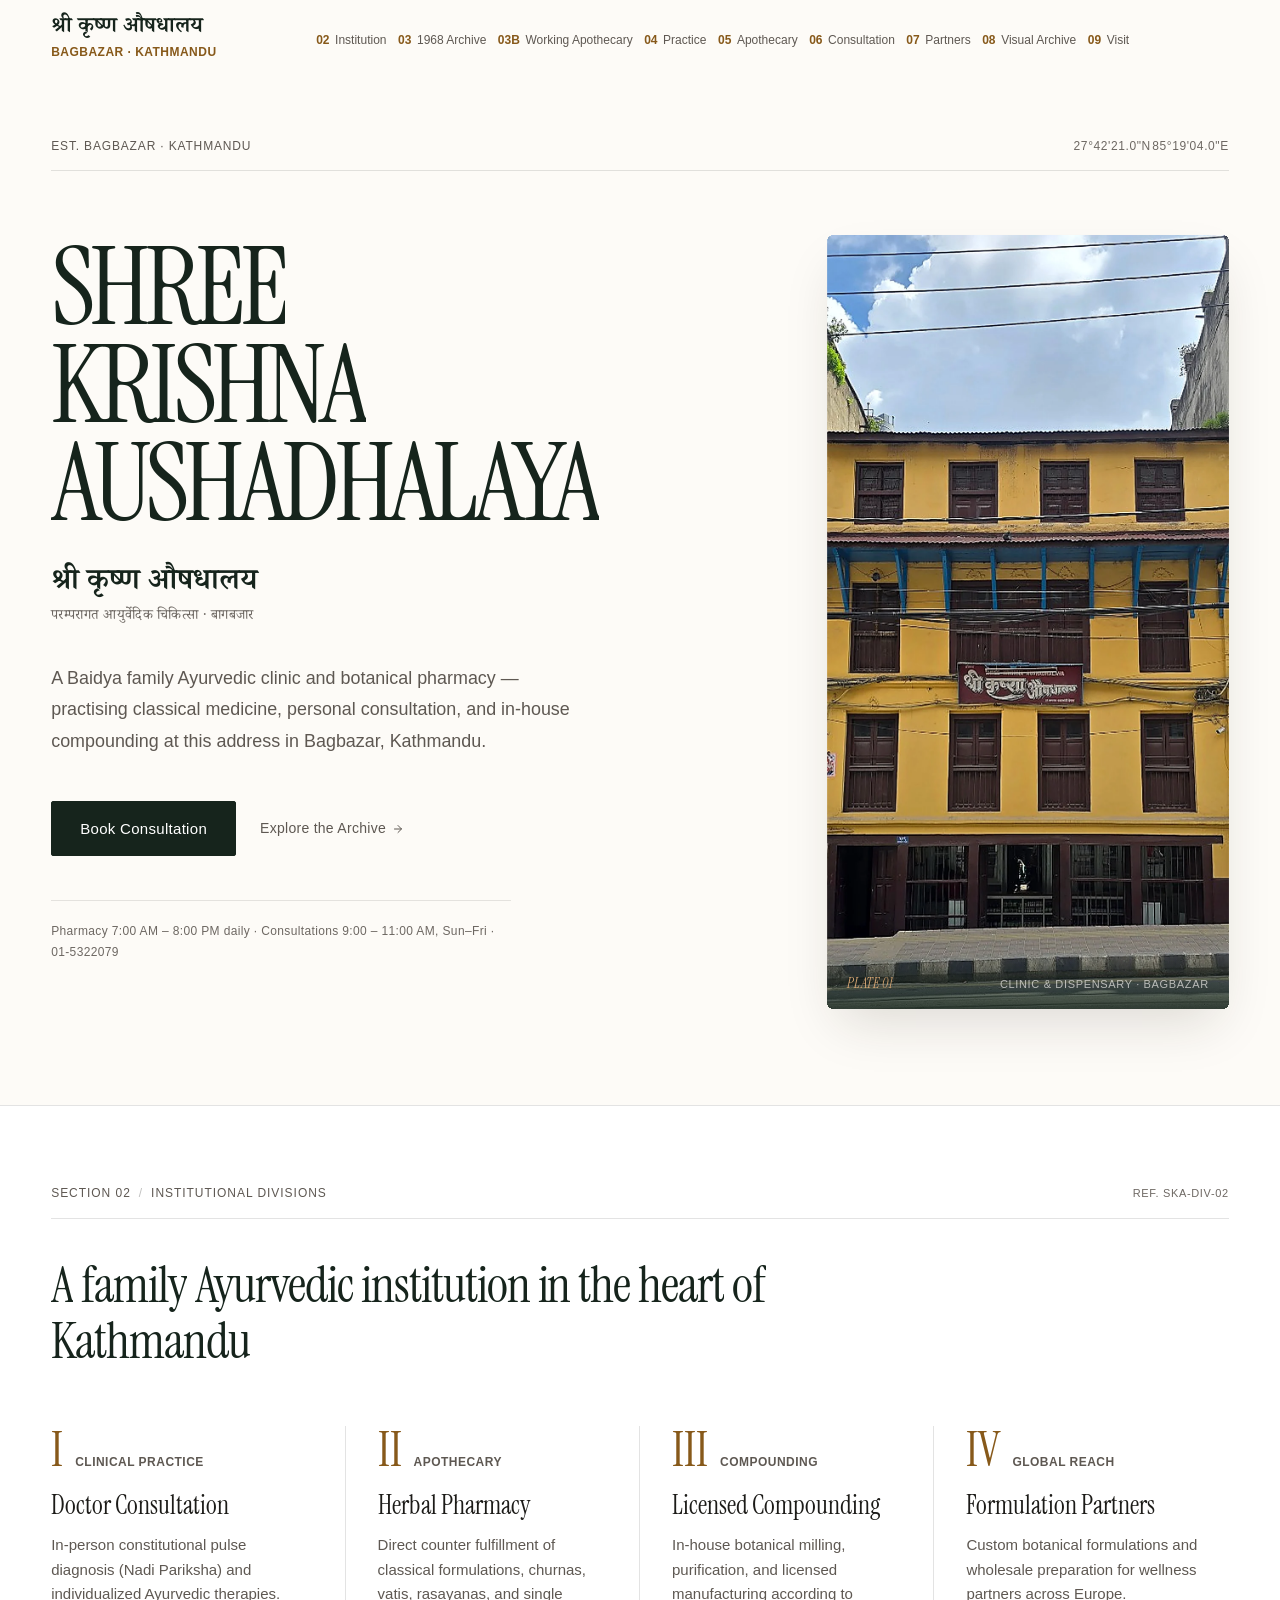
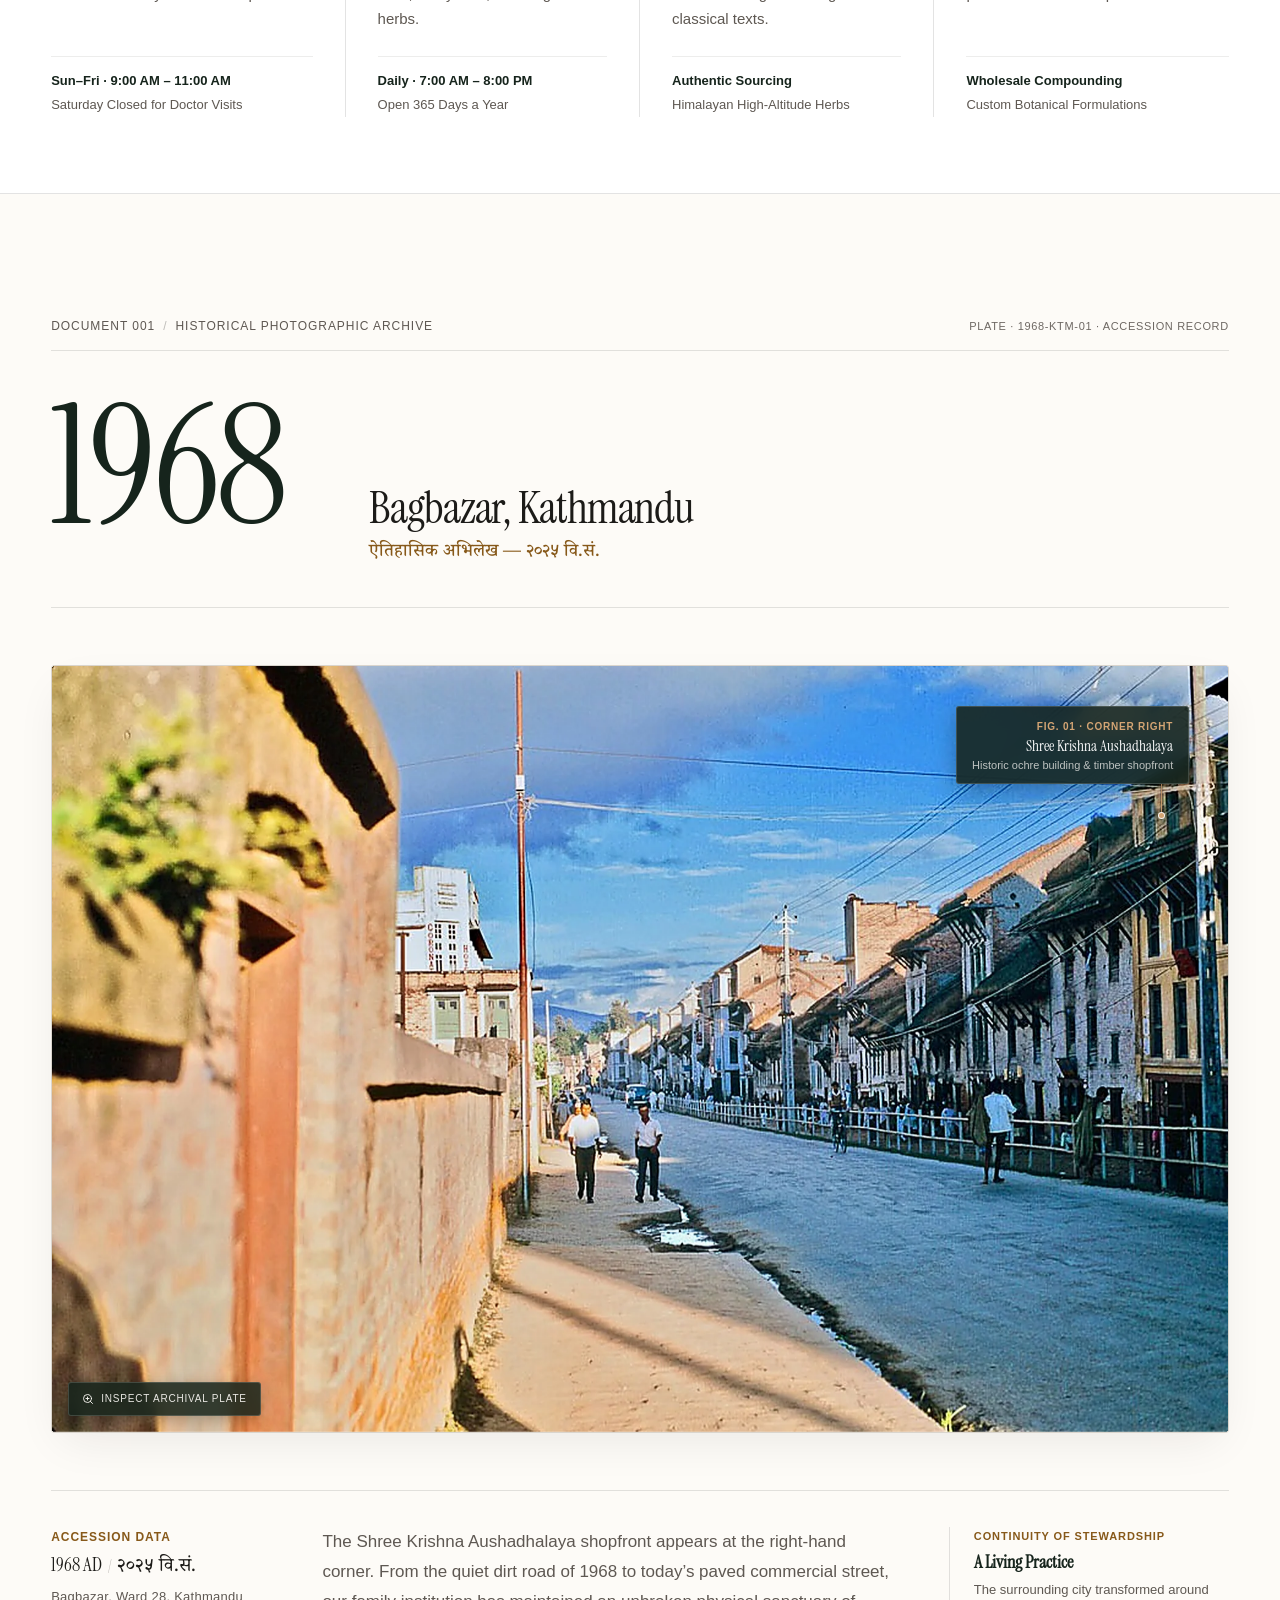
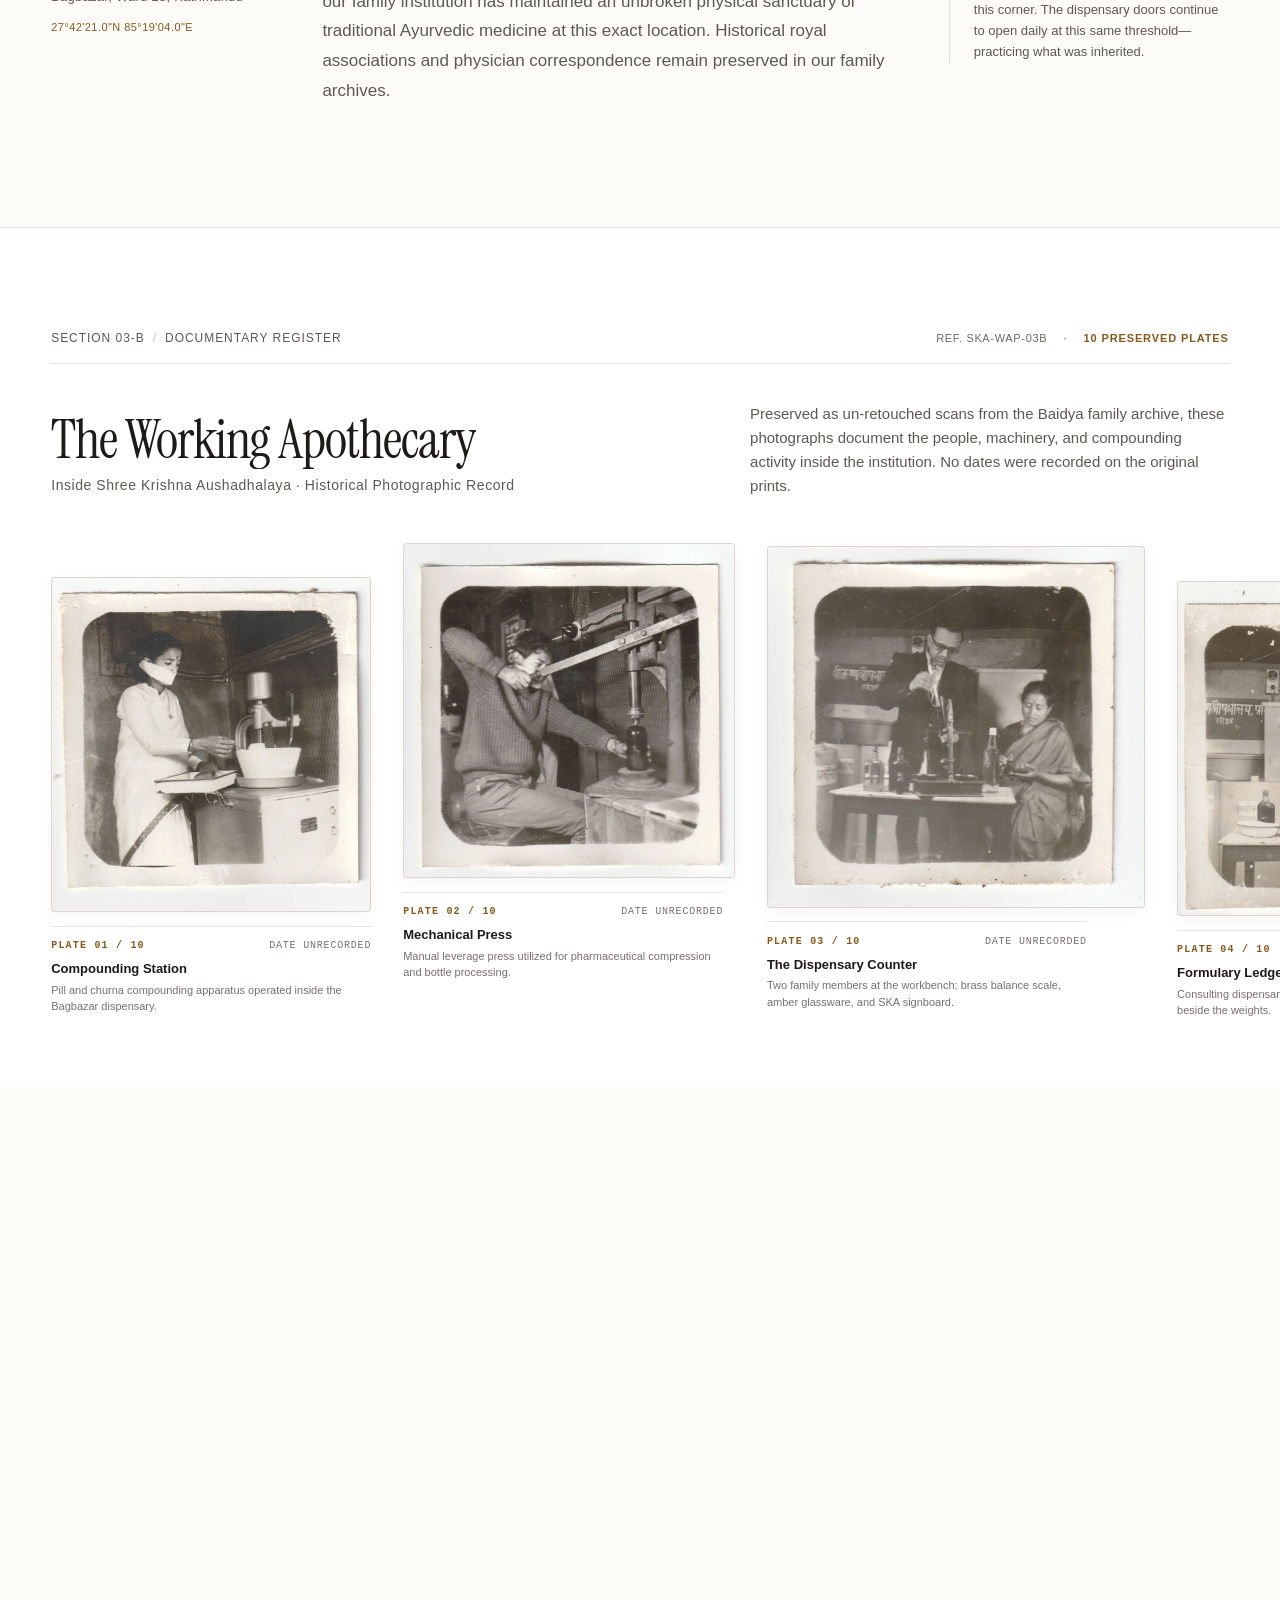
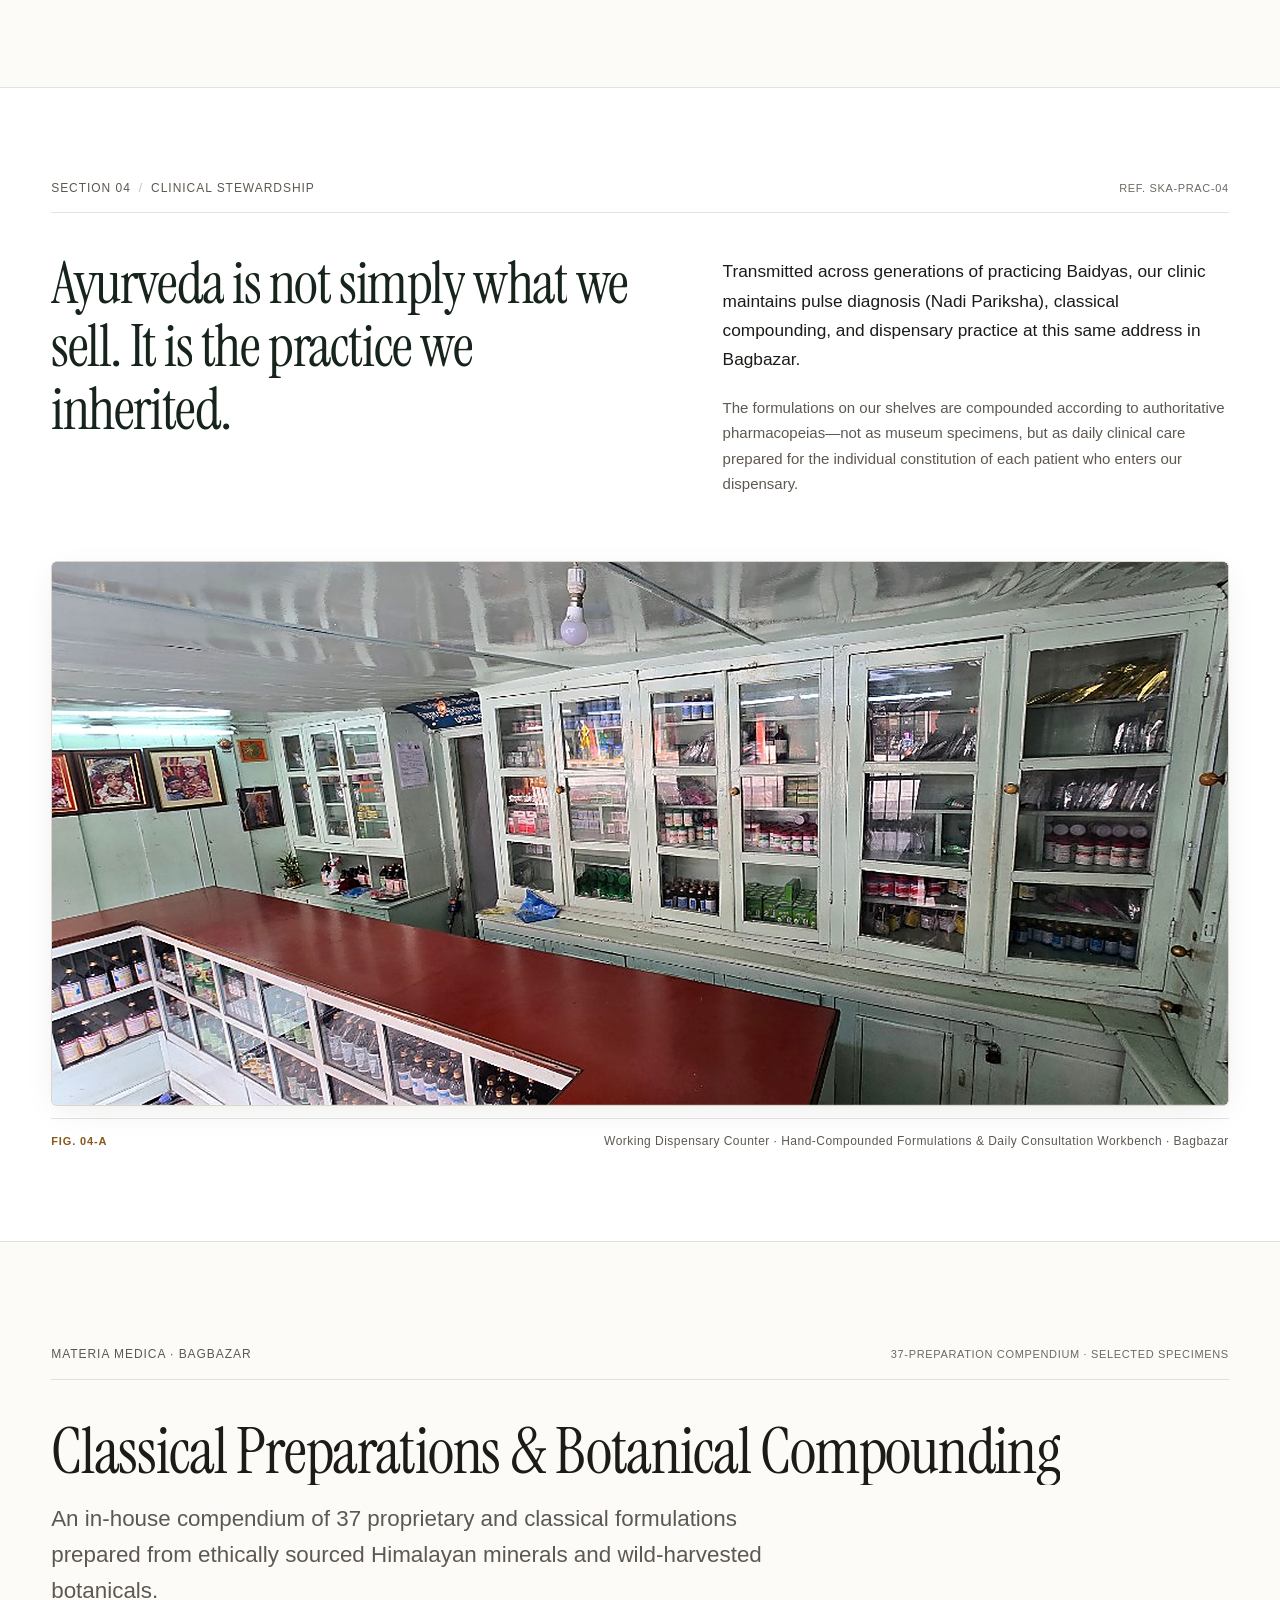
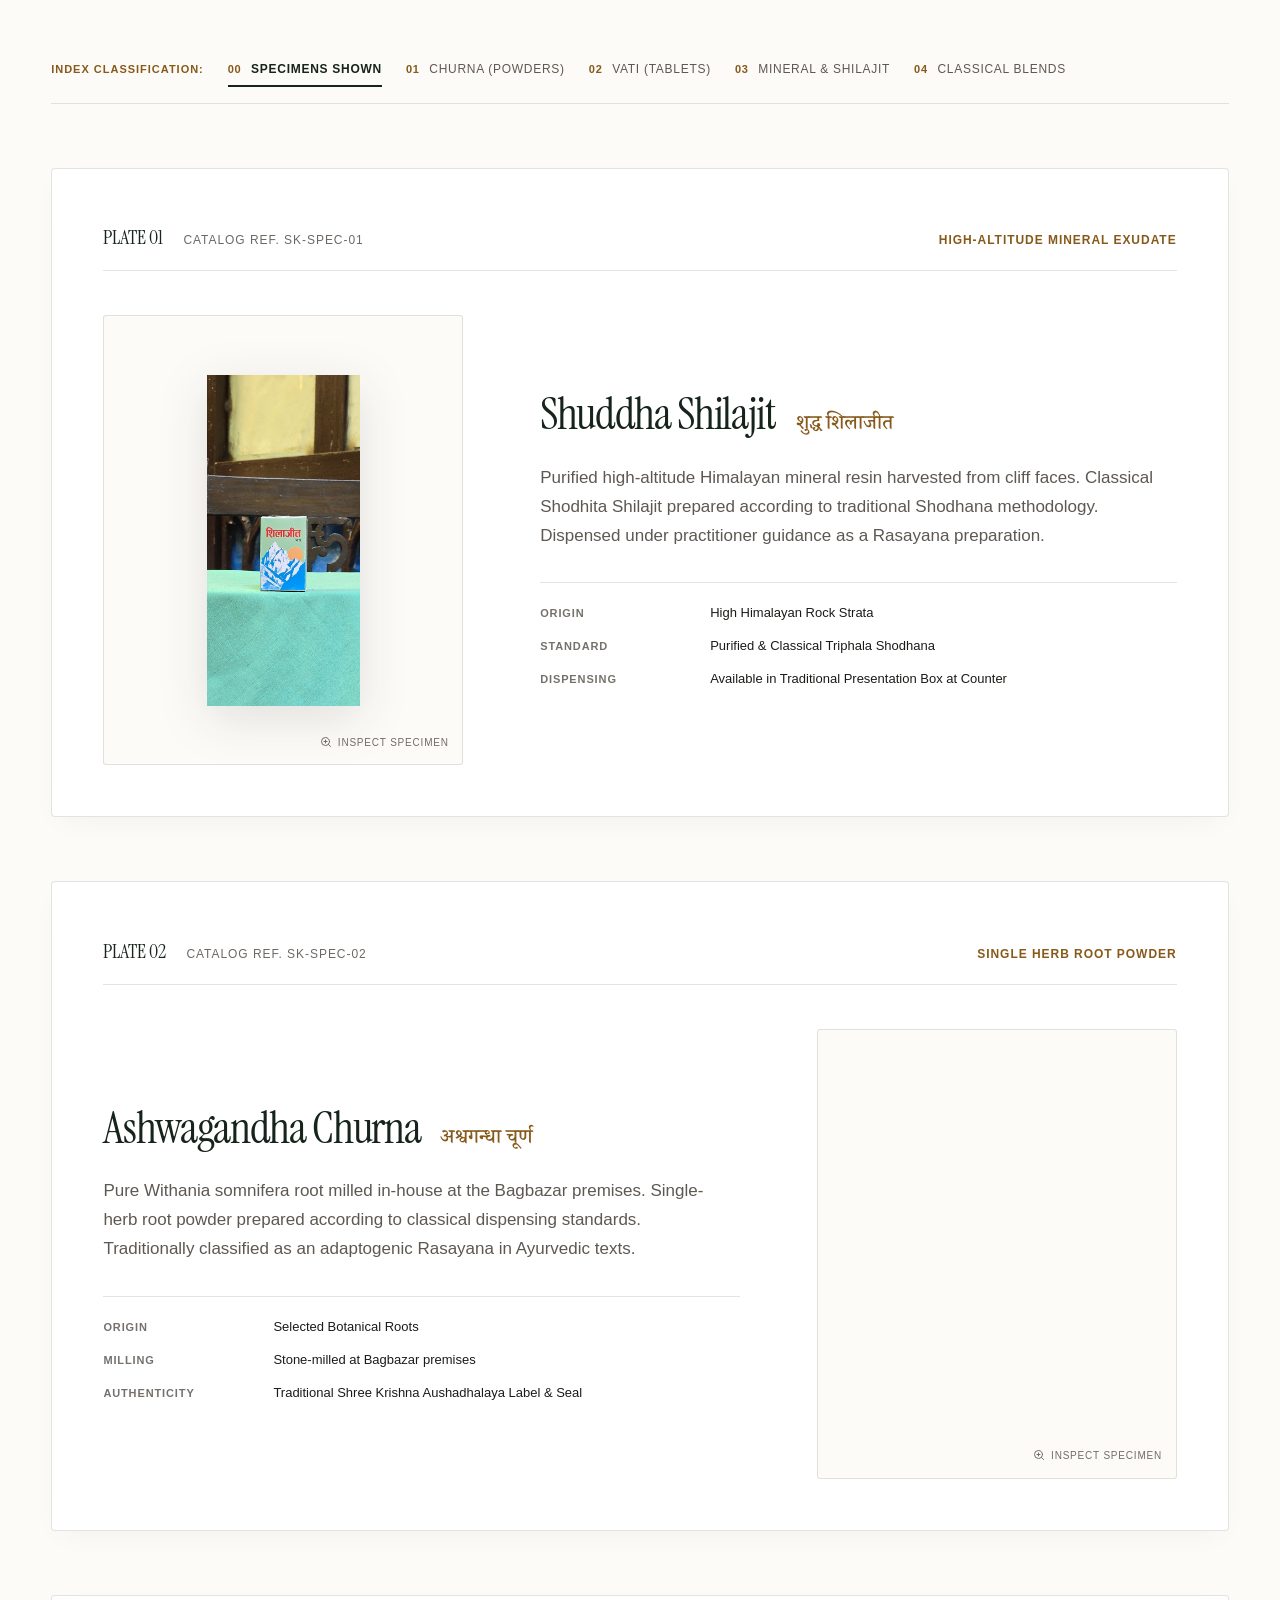
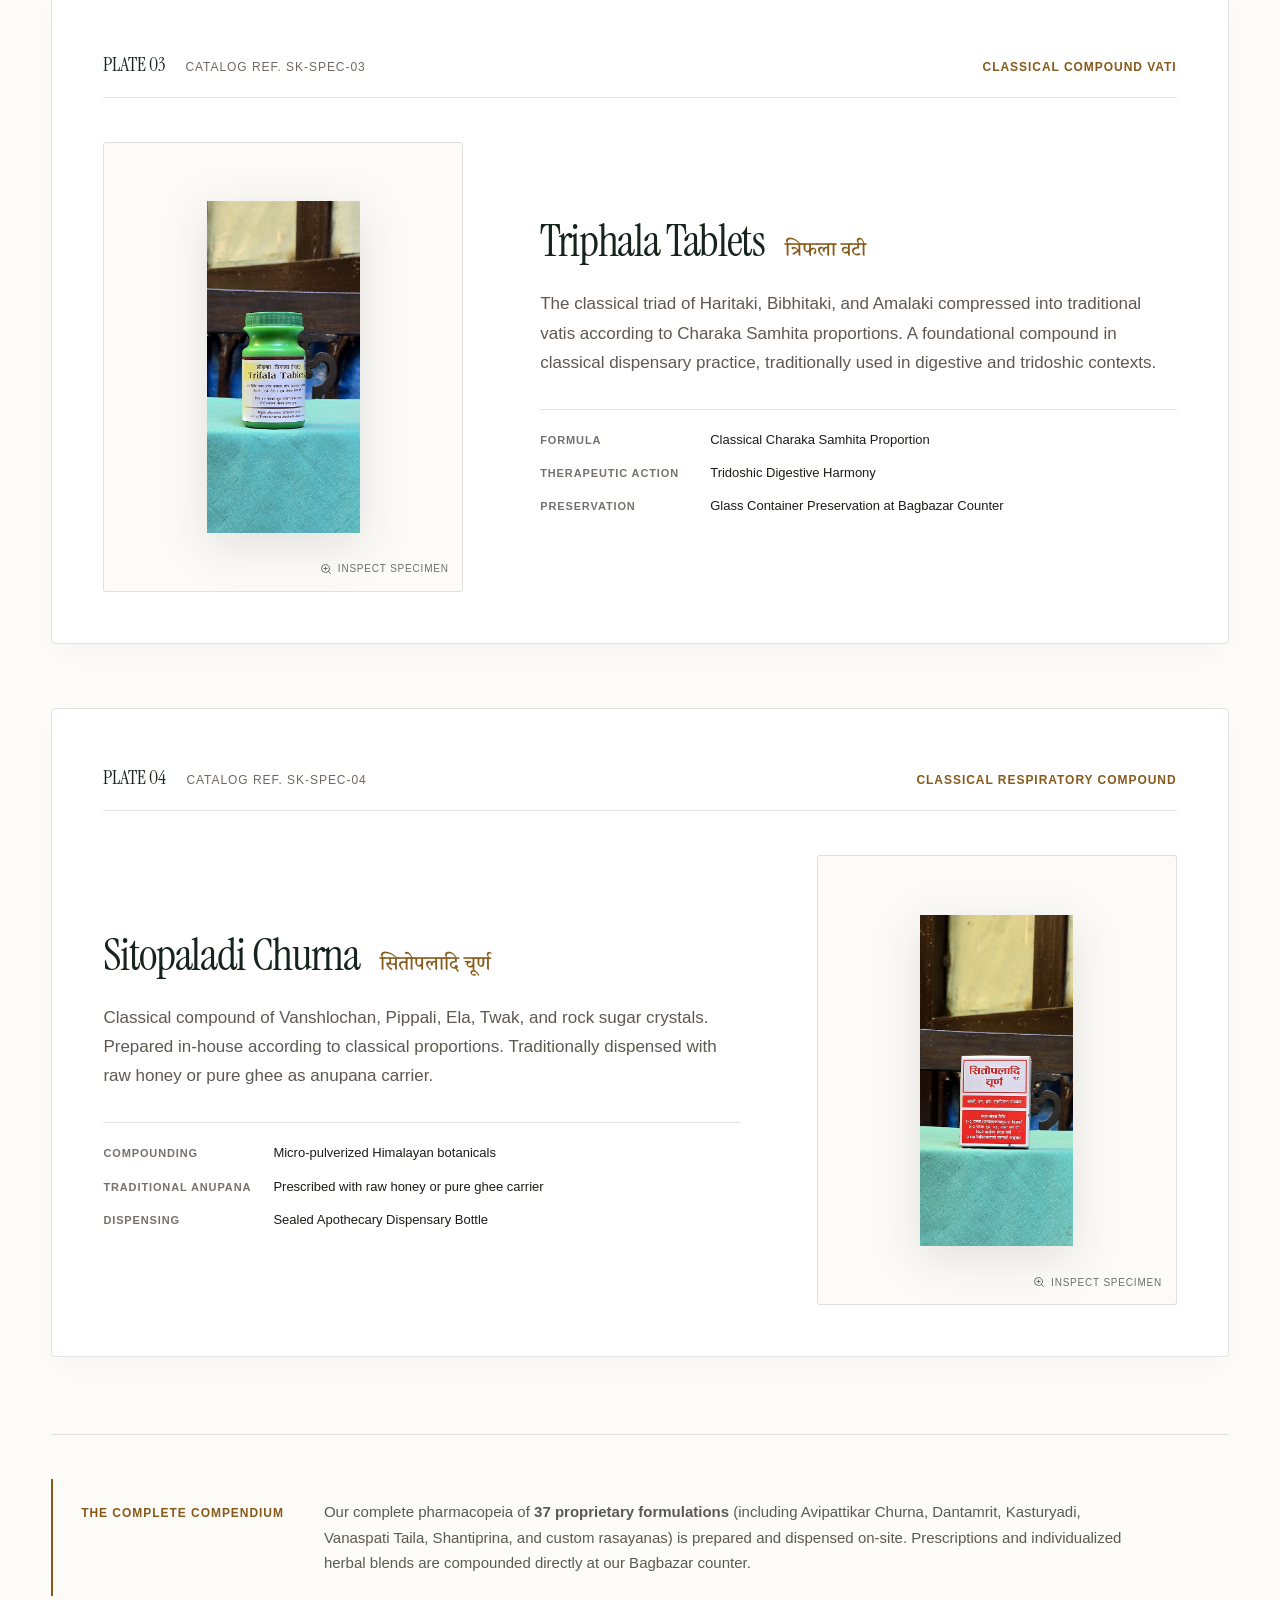
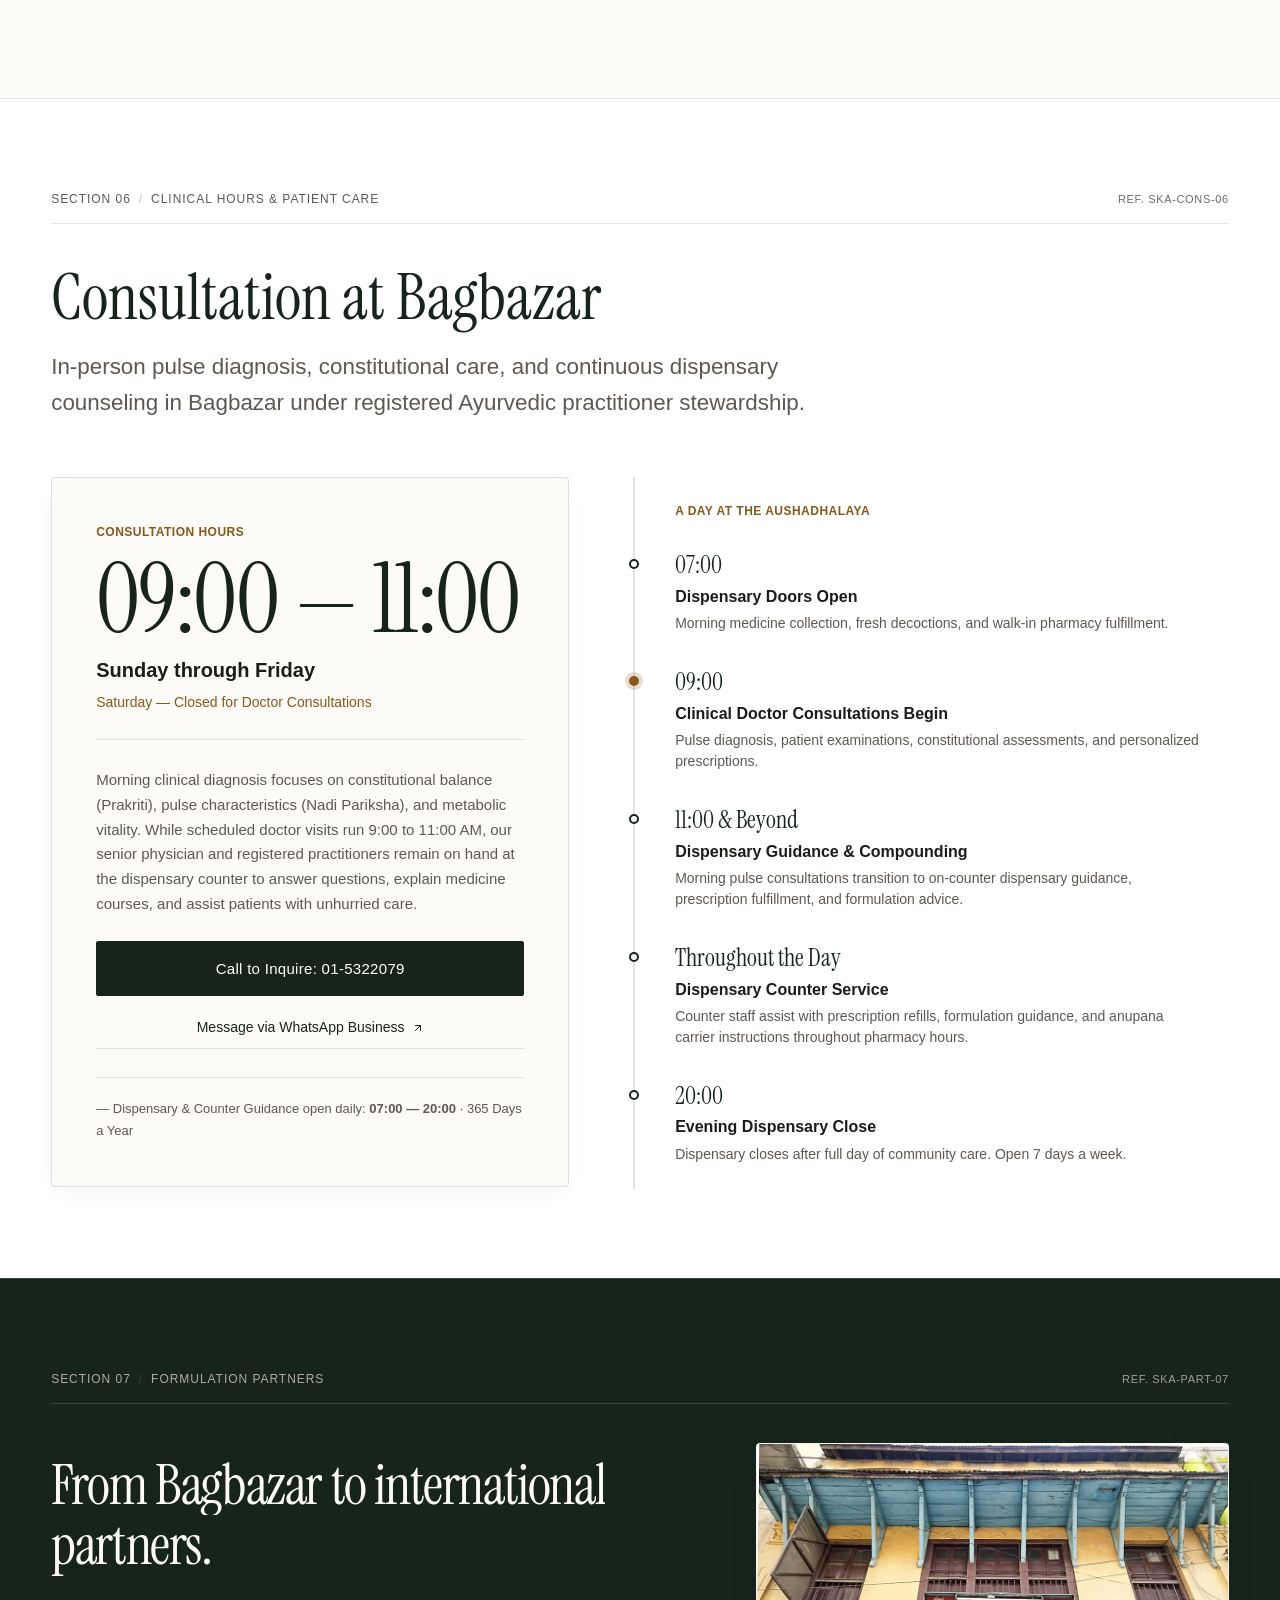
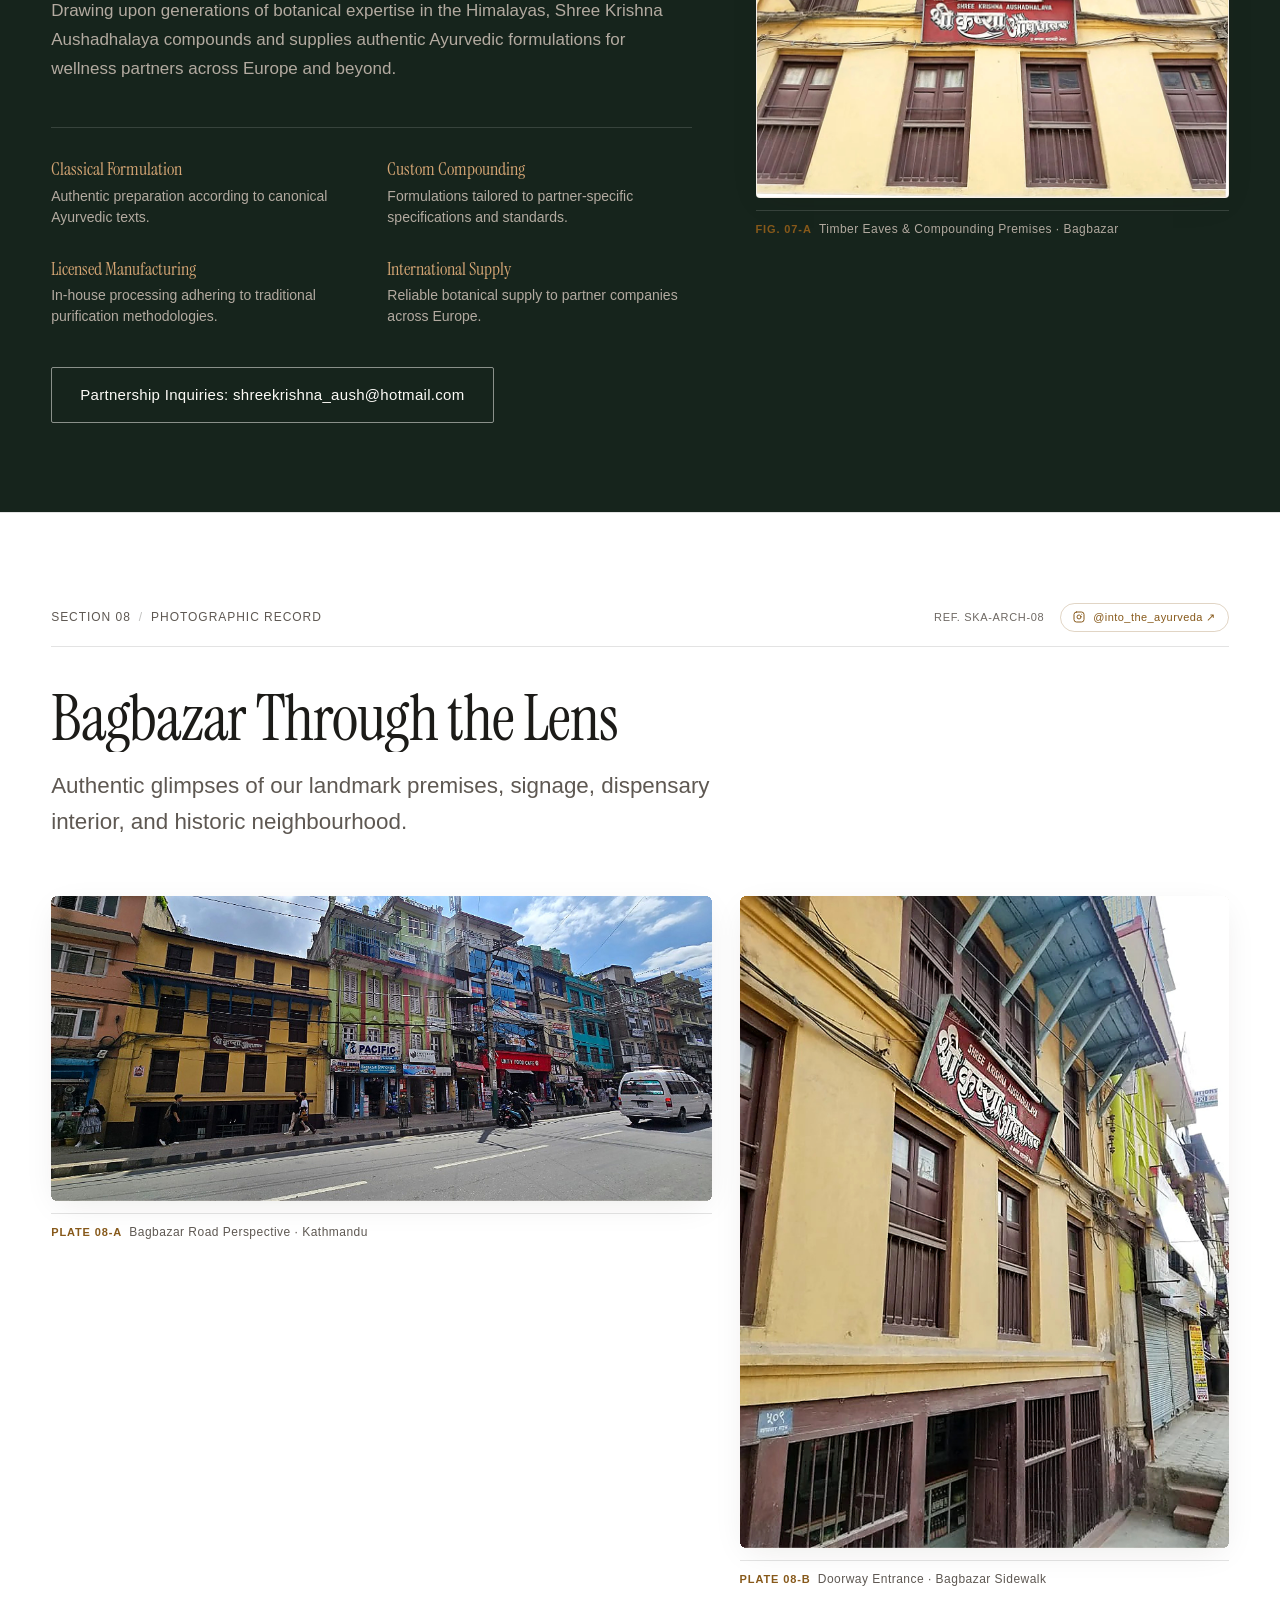
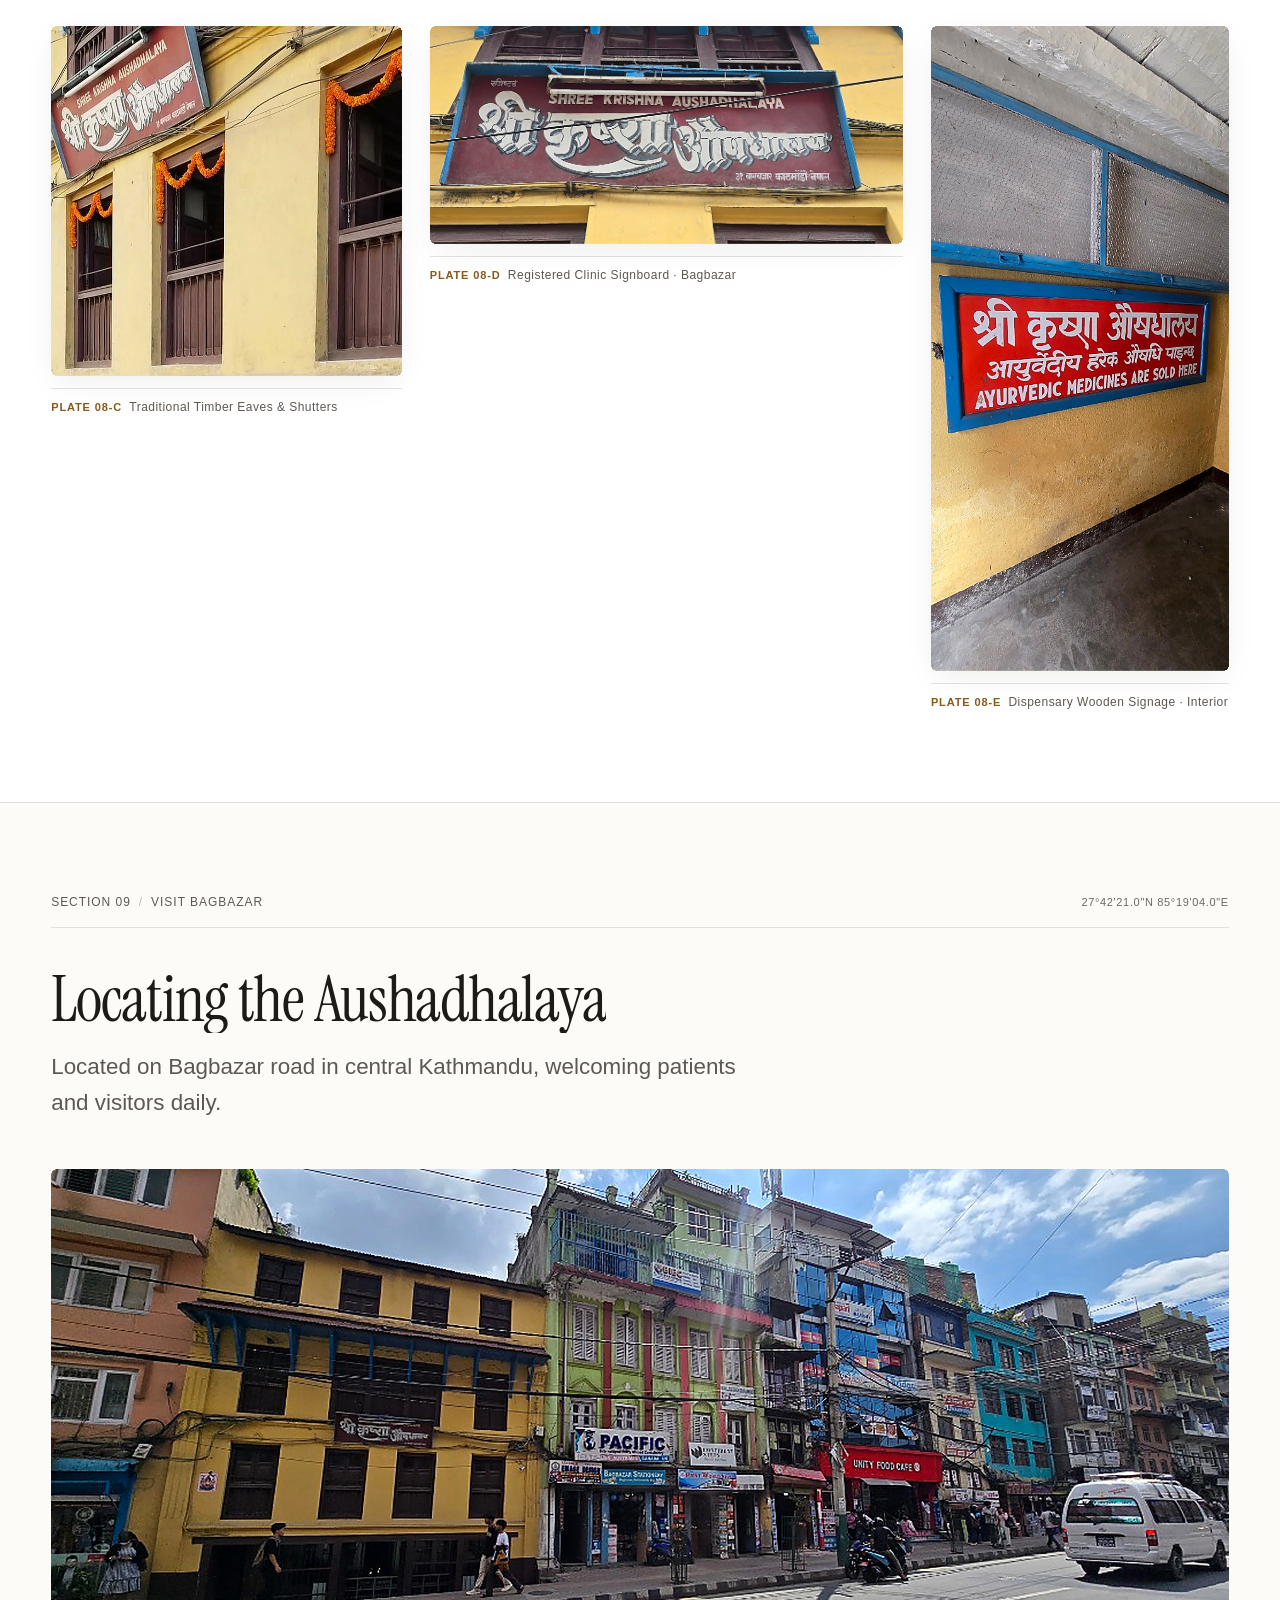
==== commit e00037d8: "fix(a11y): SC 2.5.3 — aria-label on archive-frame now contains visible badge text" ====
--- a/index.html
+++ b/index.html
@@ -332,7 +332,7 @@
         </header>
 
         <!-- Museum Photographic Plate (High-Resolution Archival Document) -->
-        <figure class="archive-frame" data-animate="fade-up" data-delay="0.1" data-lightbox-trigger role="button" tabindex="0" aria-label="Inspect 1968 archival photographic plate in full resolution" title="Click to inspect 1968 photographic plate in full resolution">
+        <figure class="archive-frame" data-animate="fade-up" data-delay="0.1" data-lightbox-trigger role="button" tabindex="0" aria-label="Inspect Archival Plate — 1968 archival photographic plate in full resolution" title="Click to inspect 1968 photographic plate in full resolution">
           <picture>
             <source type="image/webp" srcset="assets/images/heritage-1968-bagbazar.webp">
             <img
--- a/styles.css
+++ b/styles.css
@@ -1987,12 +1987,13 @@
   display: inline-flex;
   align-items: center;
   gap: 0.35rem;
-  opacity: 0.6;
+  opacity: 0.88;
   transition: opacity var(--transition-fast), color var(--transition-fast);
   pointer-events: none;
 }
 
-.item-visual:hover .specimen-inspect-hint {
+.item-visual:hover .specimen-inspect-hint,
+.item-visual:focus-visible .specimen-inspect-hint {
   opacity: 1;
   color: var(--c-accent-forest);
 }
@@ -2692,7 +2693,7 @@
   font-size: clamp(4.5rem, 16vw, 13rem);
   line-height: 1;
   color: #FFFFFF;
-  opacity: 0.14;
+  opacity: 0.34;
   text-align: center;
   white-space: nowrap;
   pointer-events: none;
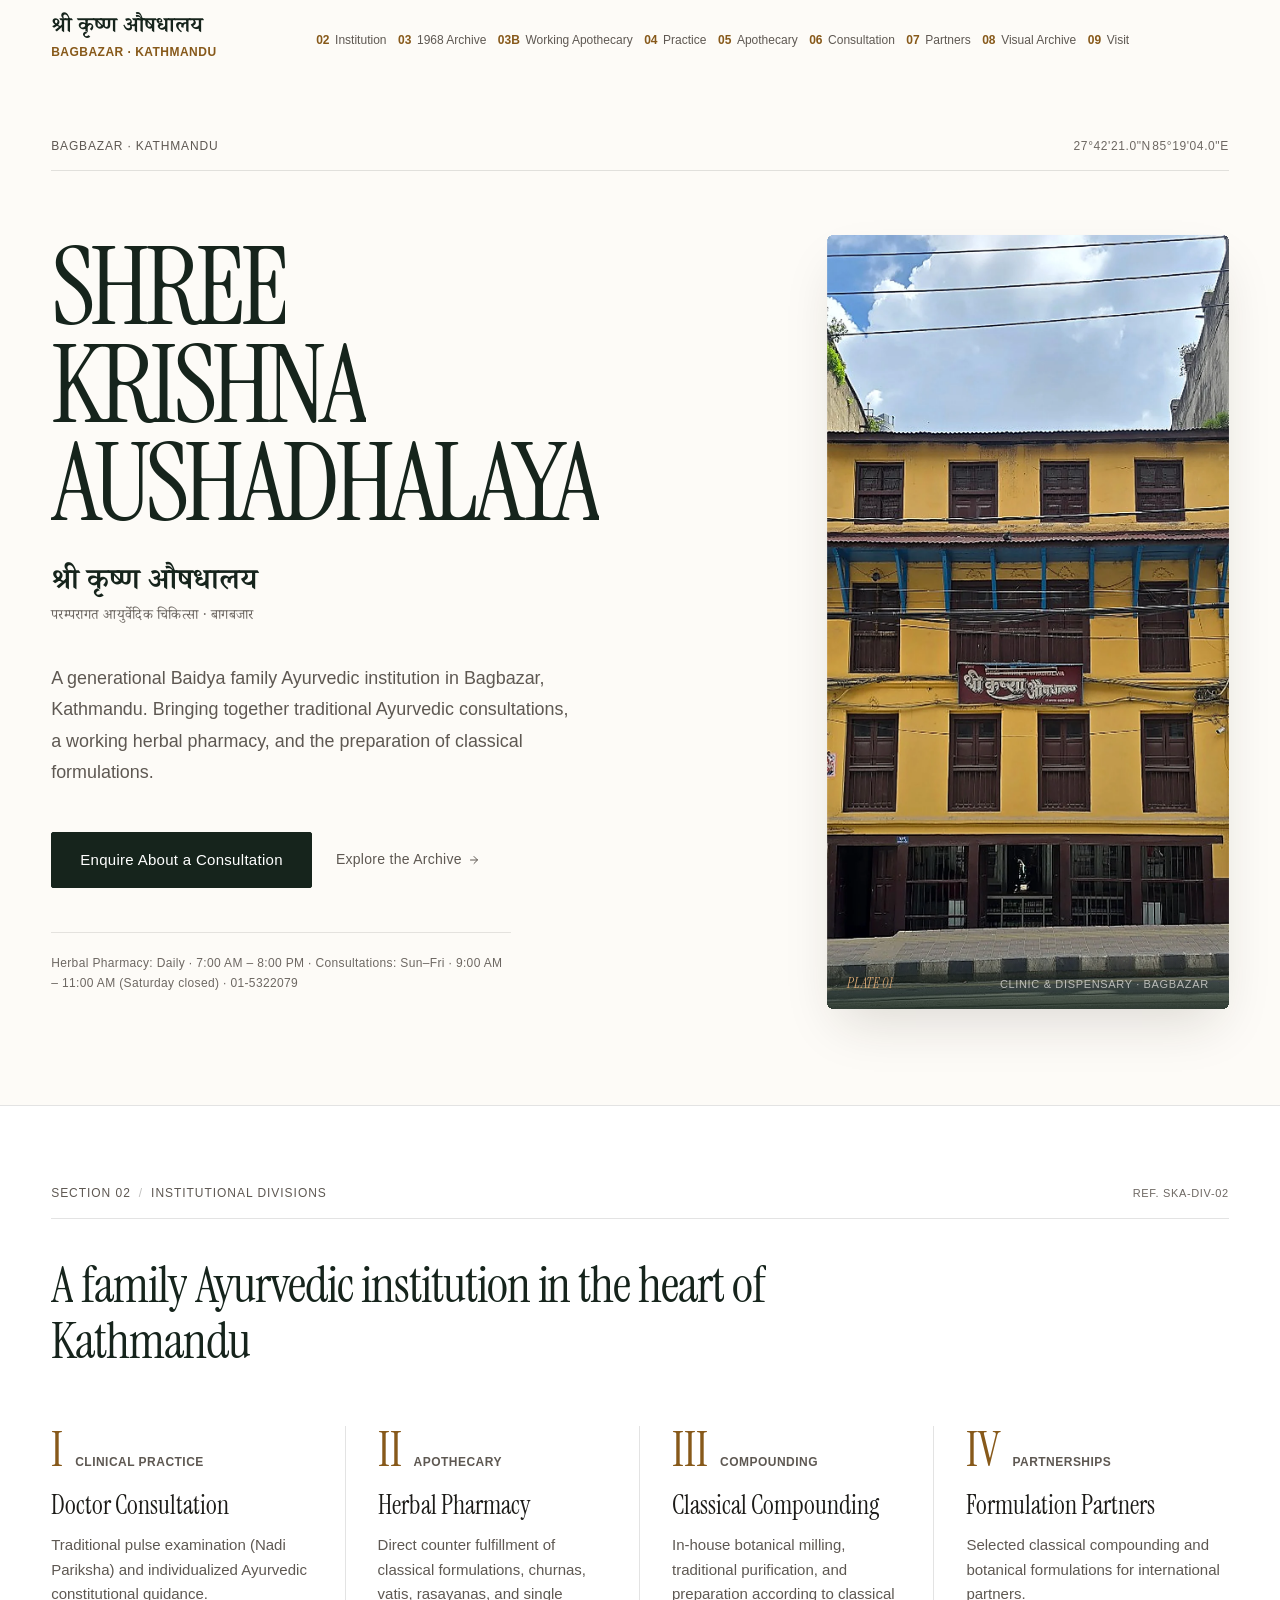
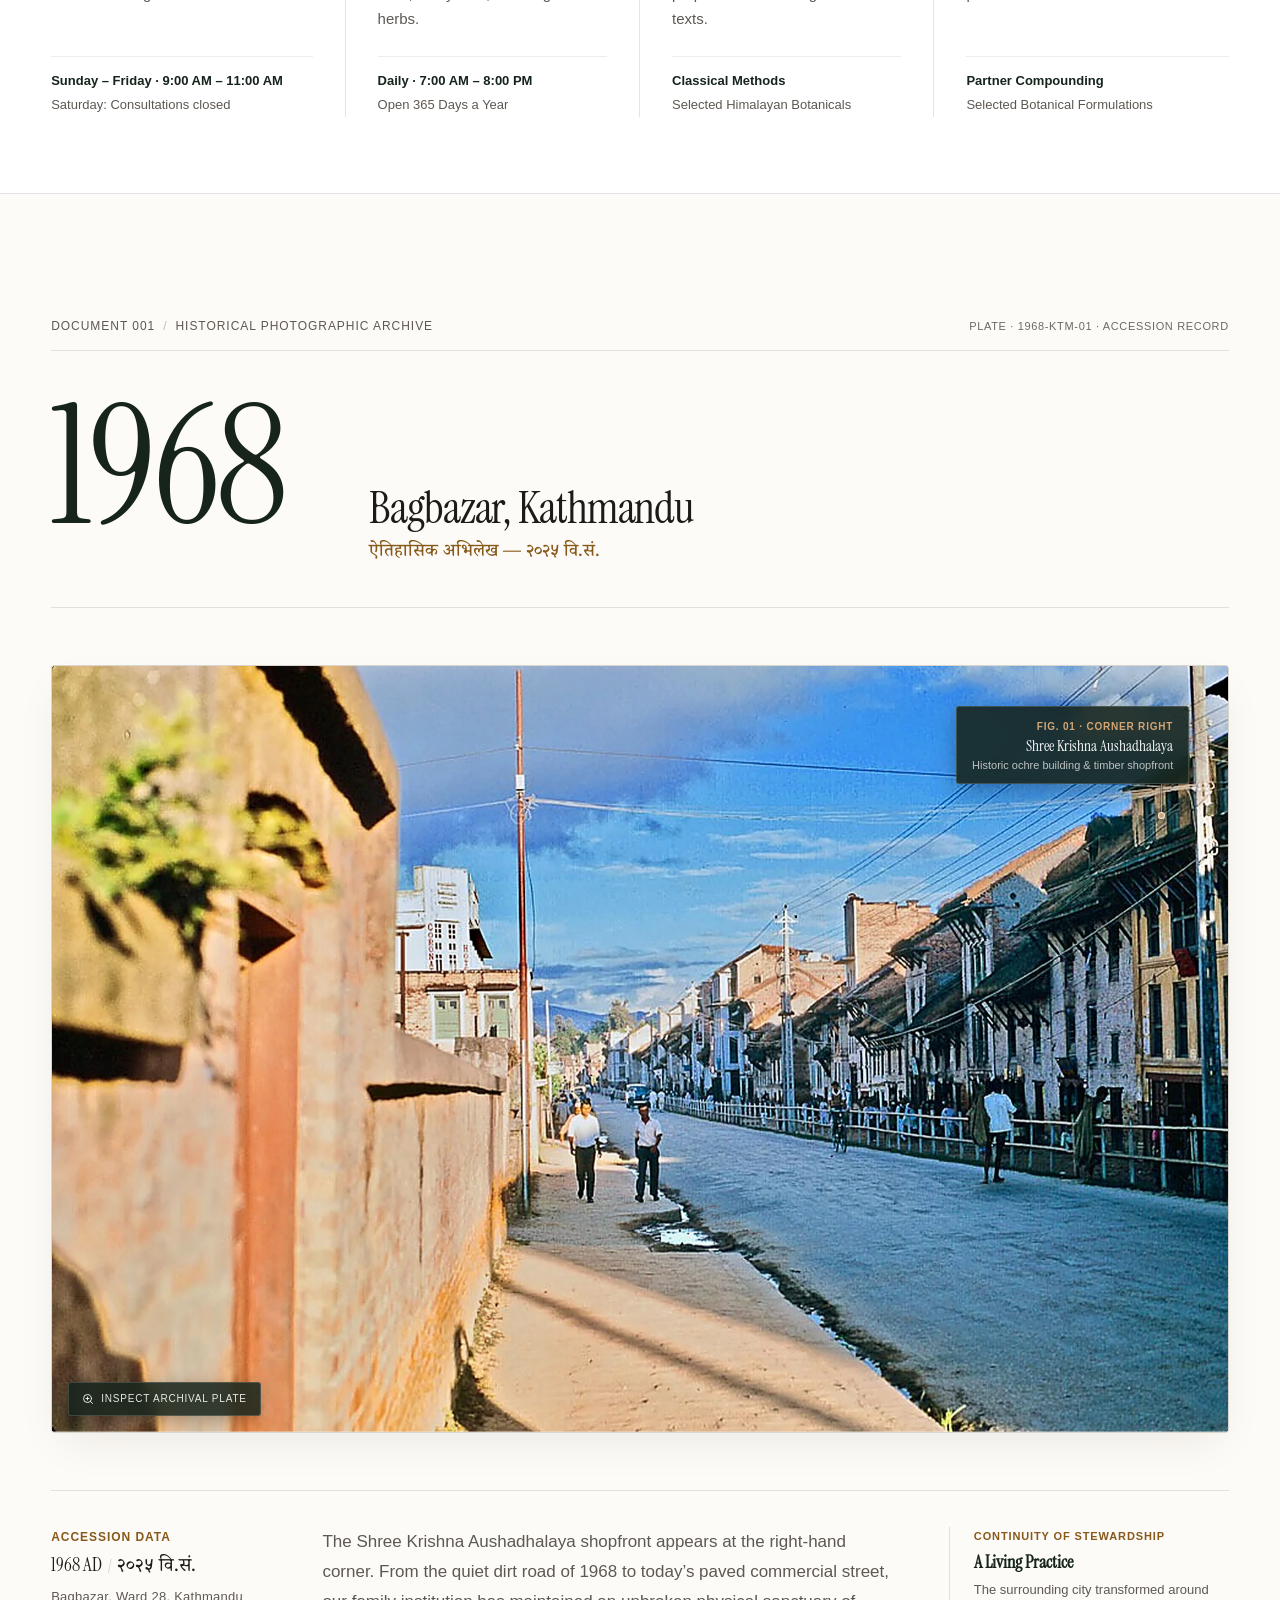
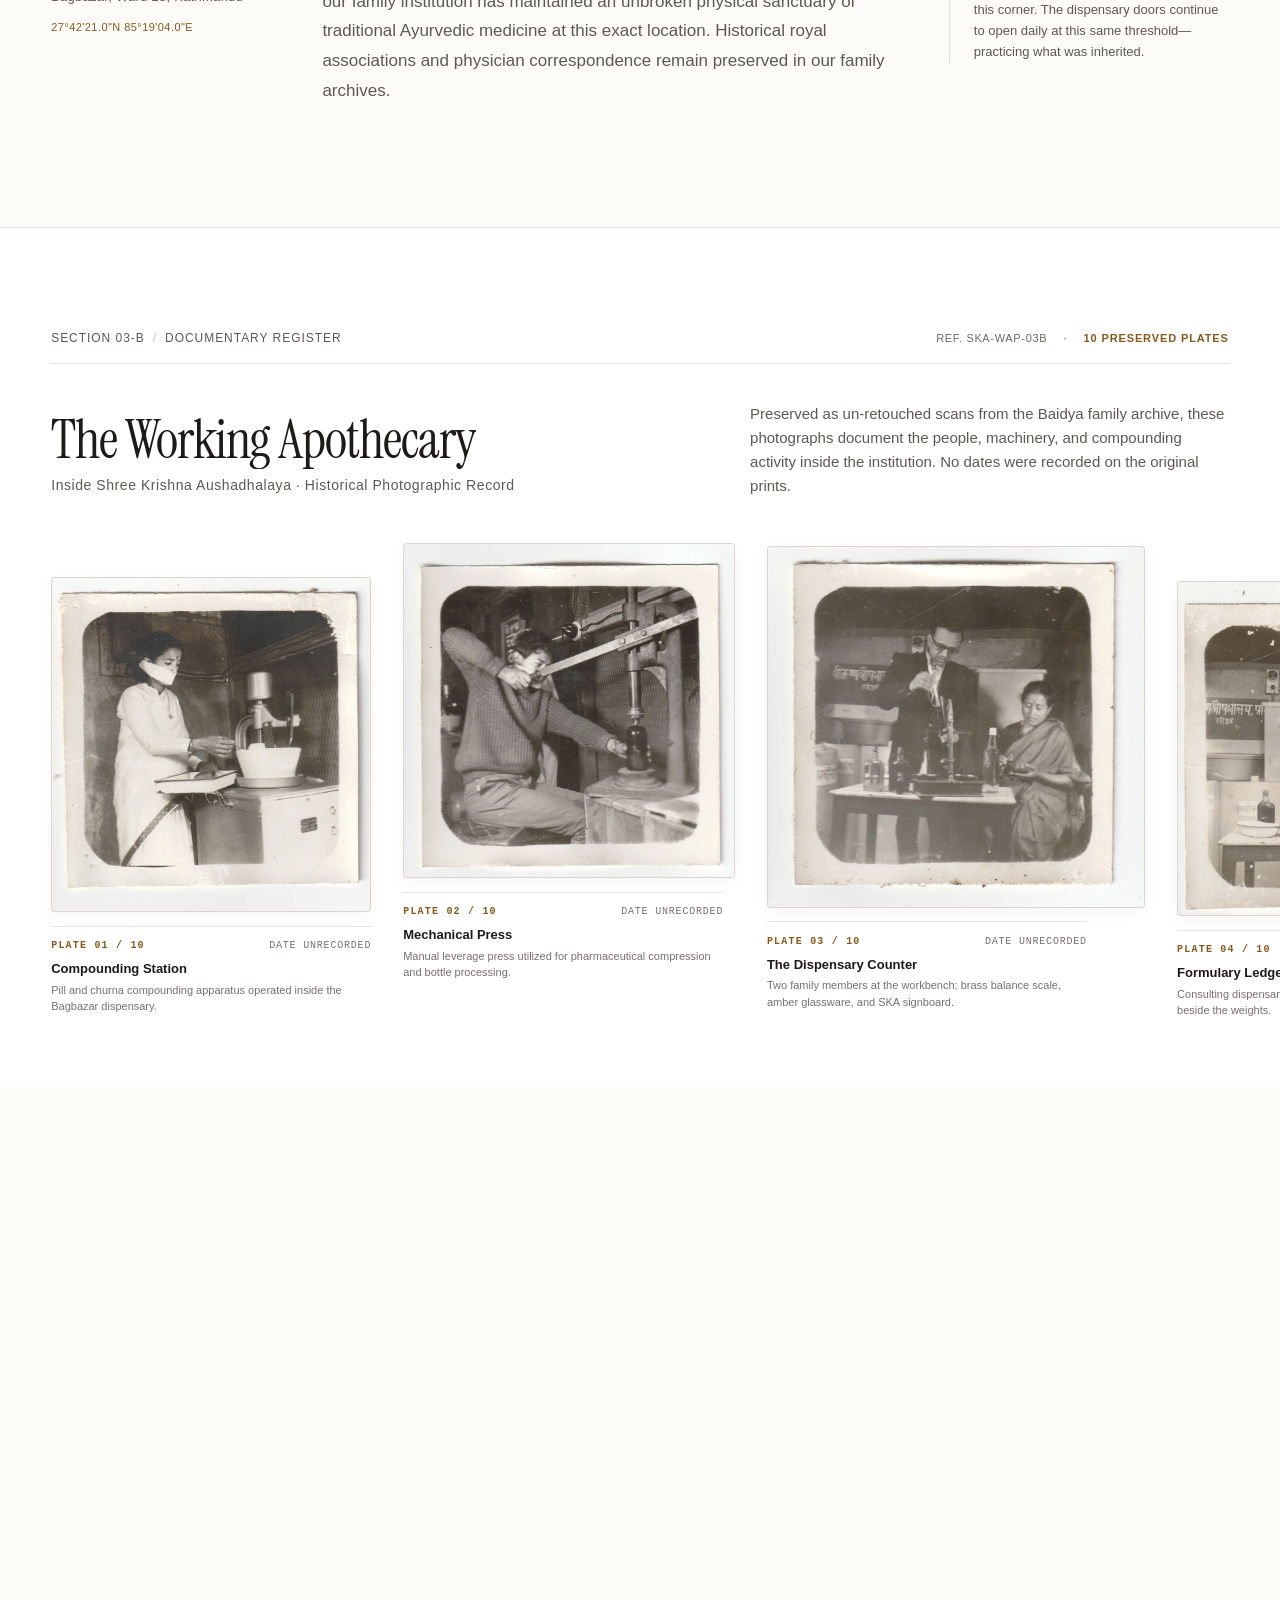
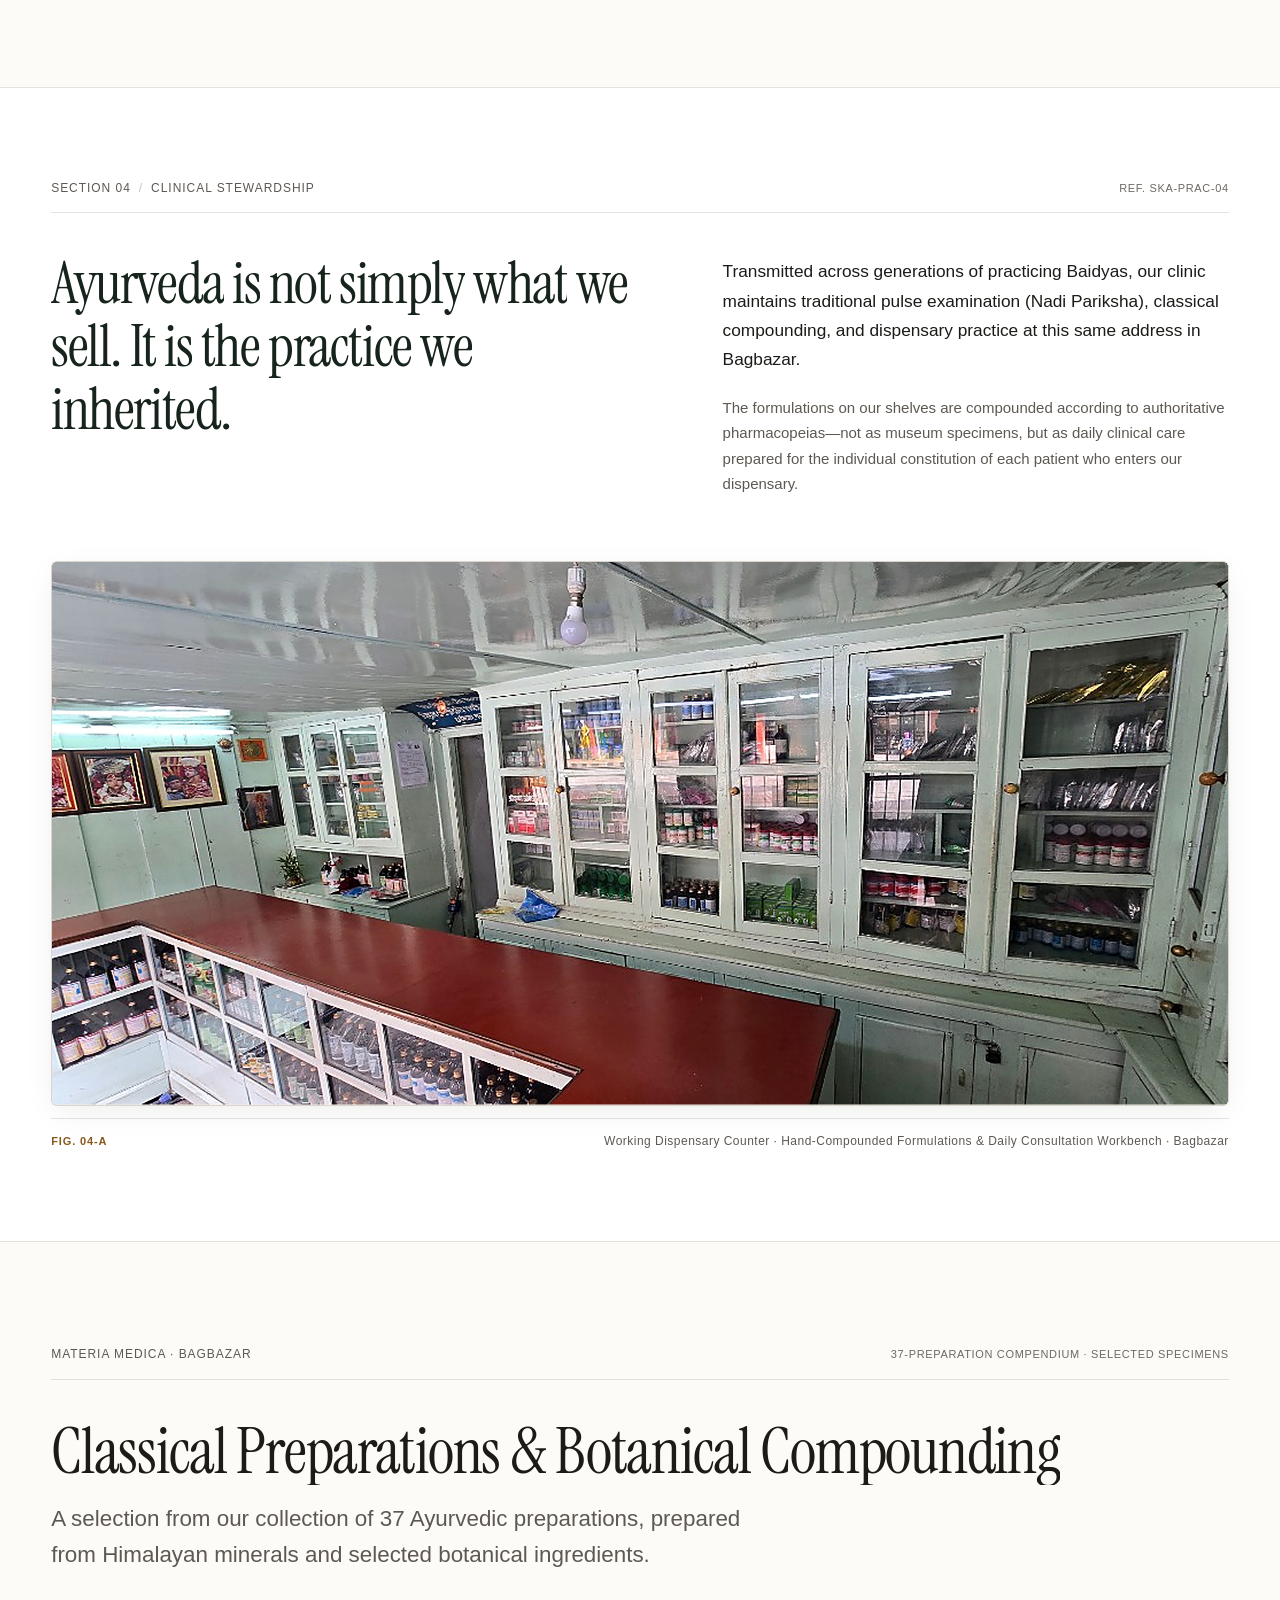
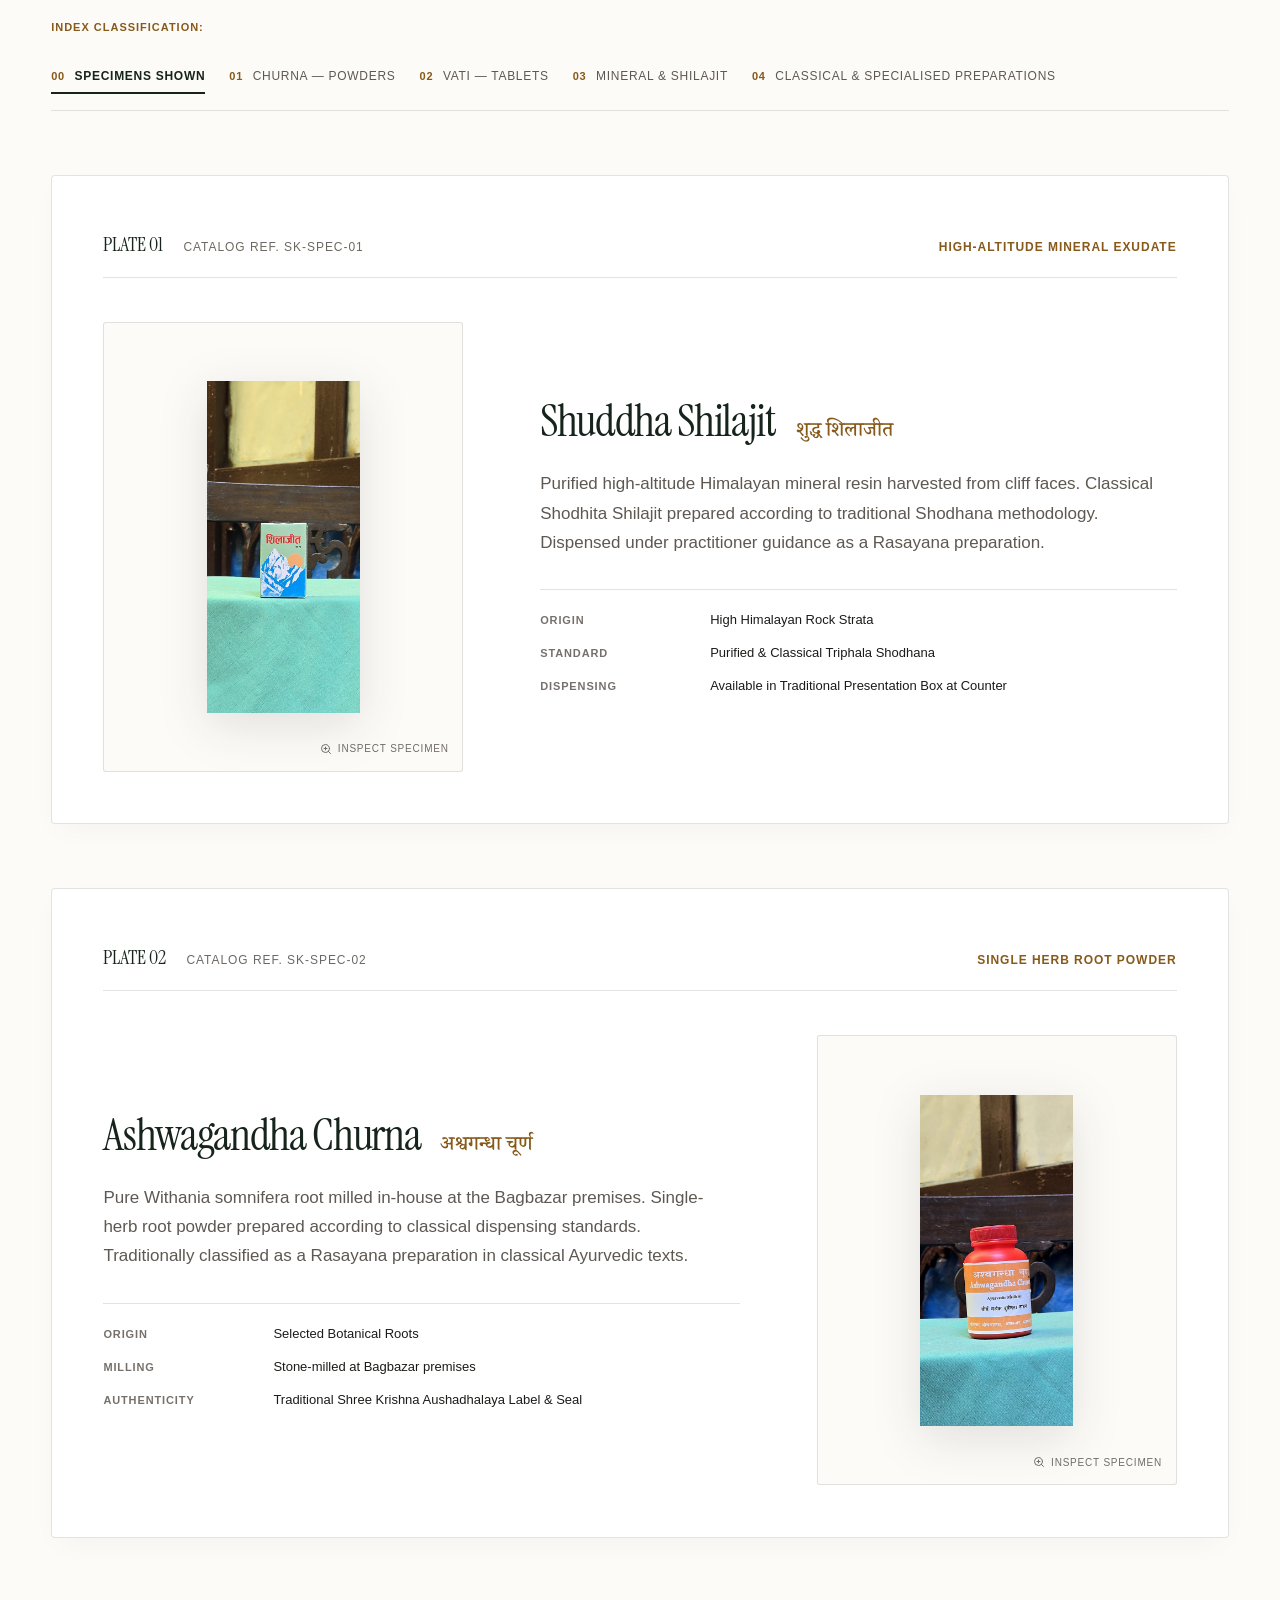
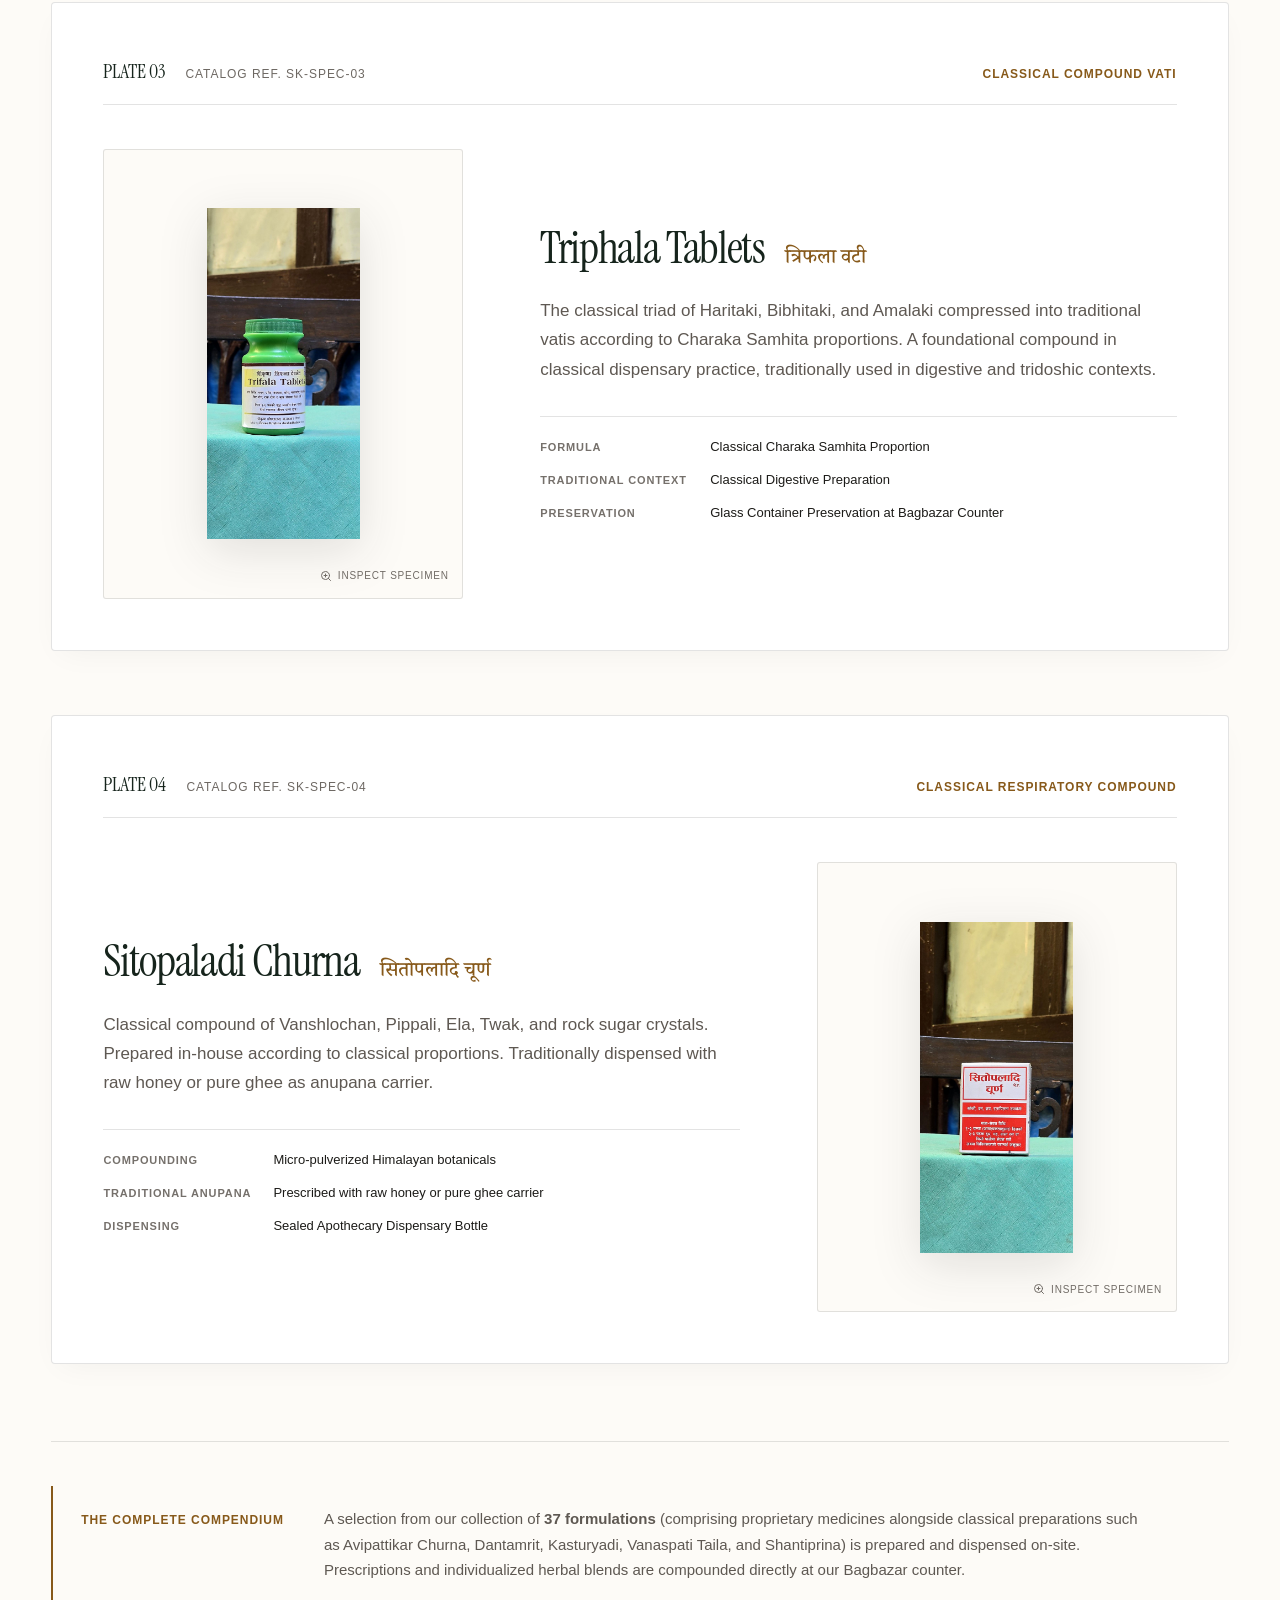
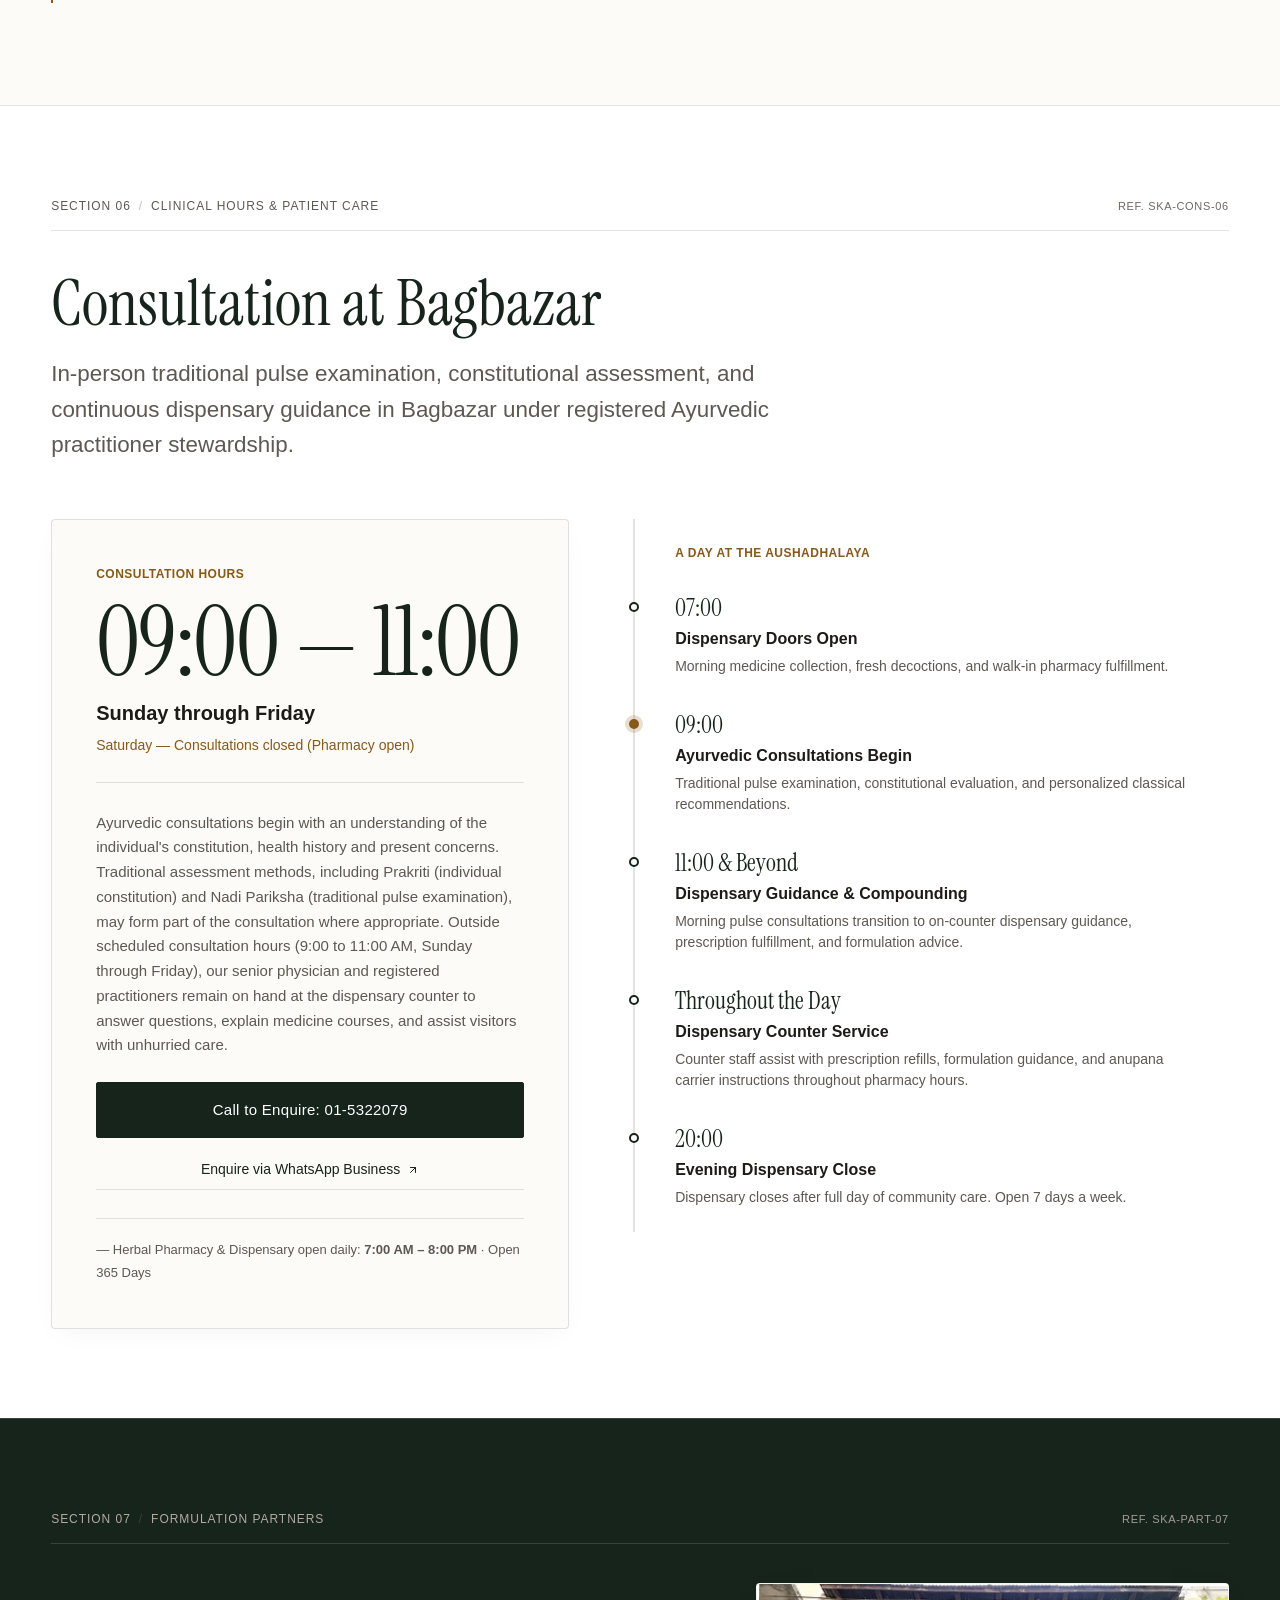
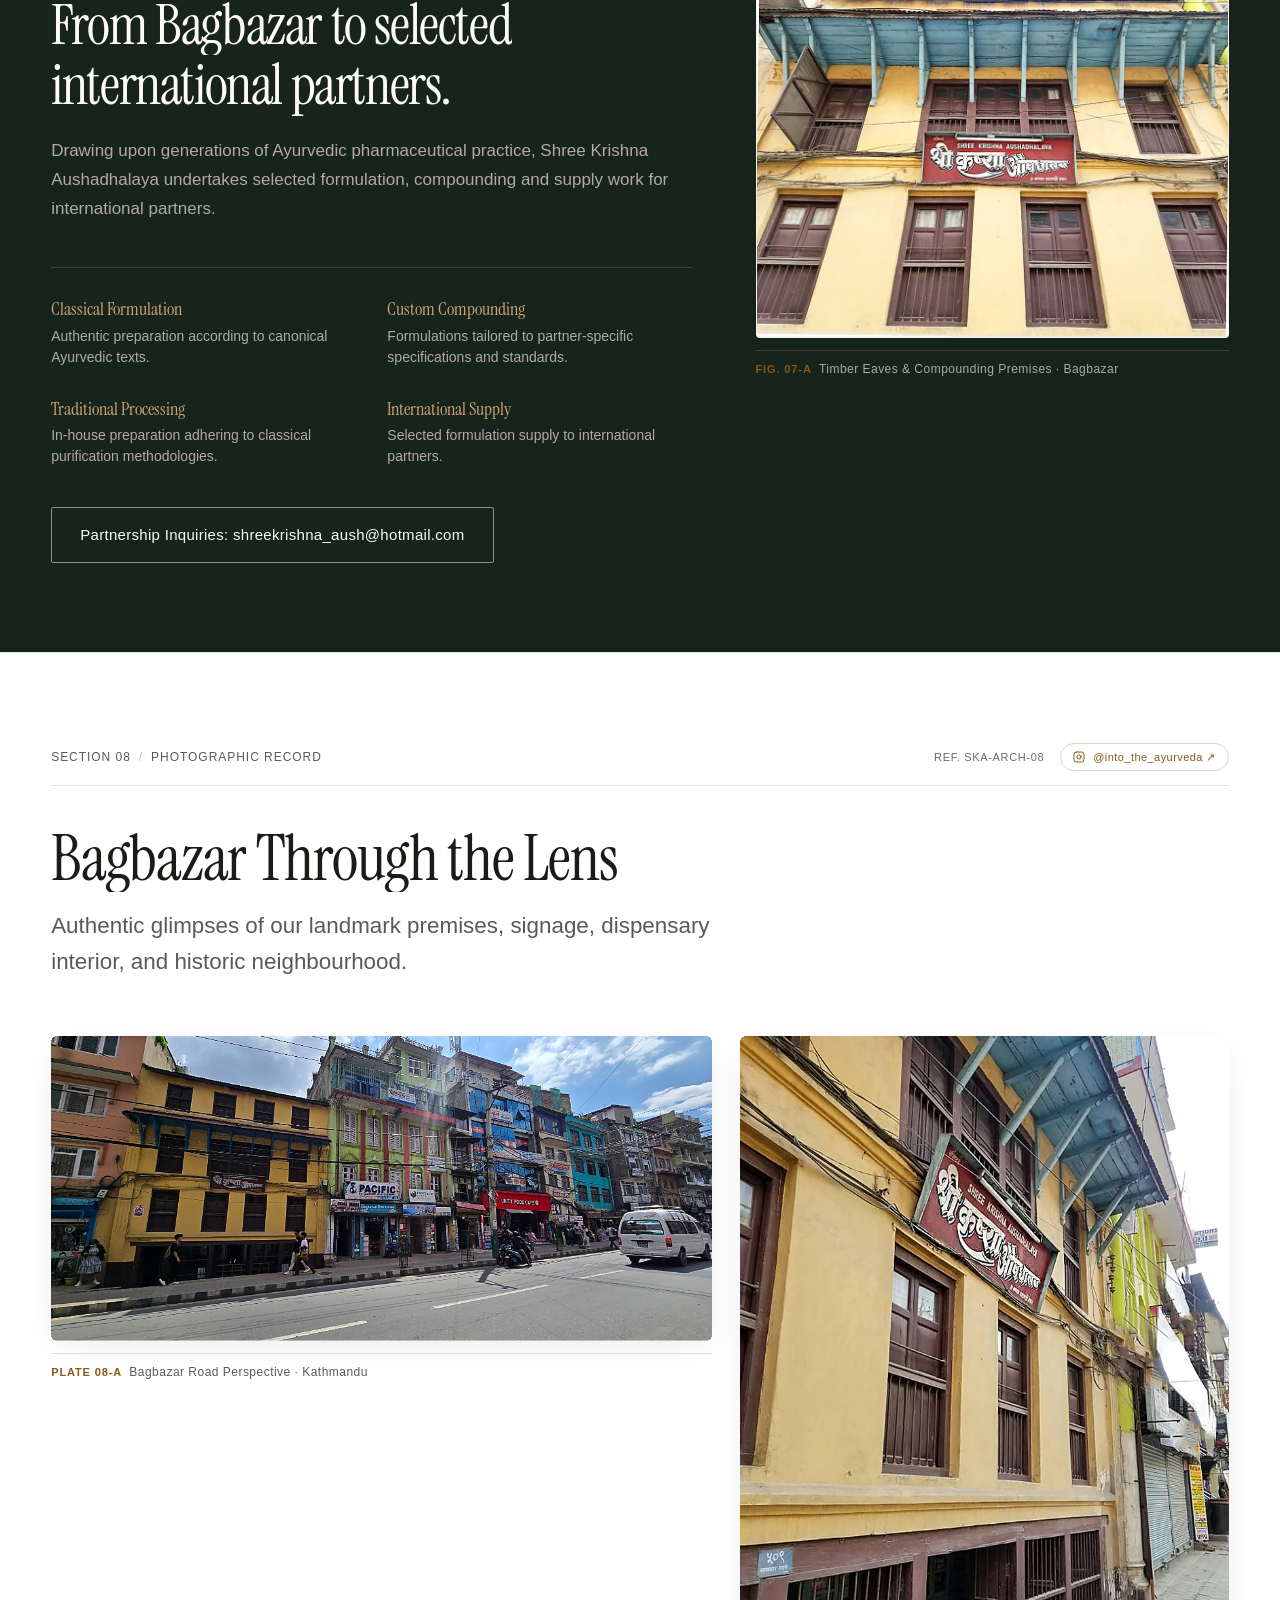
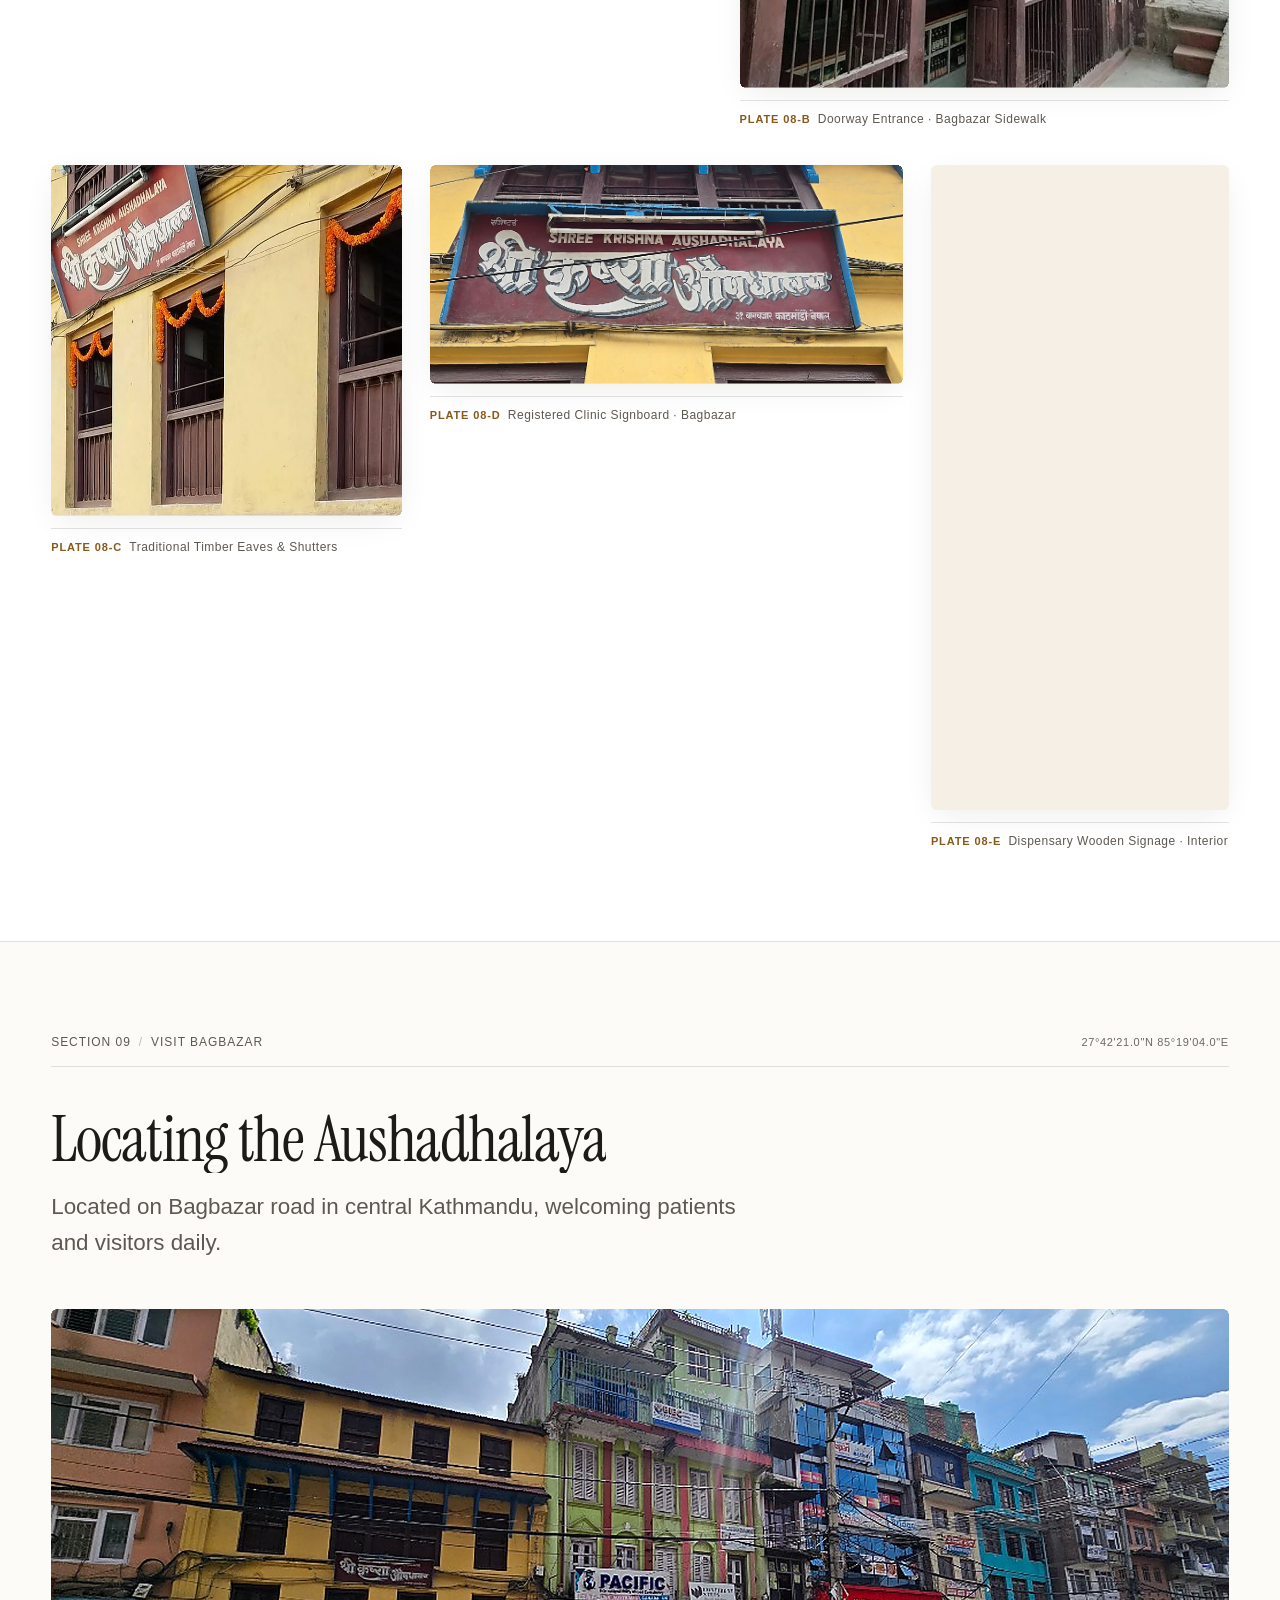
==== commit 812929ac: "refine website copy and institutional messaging" ====
--- a/index.html
+++ b/index.html
@@ -147,7 +147,7 @@
         <a href="#archive-1968" class="m-link"><span class="m-num">03</span> <span class="m-title">The 1968 Archive</span></a>
         <a href="#working-apothecary" class="m-link"><span class="m-num">03B</span> <span class="m-title">The Working Apothecary</span></a>
         <a href="#practice" class="m-link"><span class="m-num">04</span> <span class="m-title">Our Practice</span></a>
-        <a href="#apothecary" class="m-link"><span class="m-num">05</span> <span class="m-title">The Apothecary (37 Medicines)</span></a>
+        <a href="#apothecary" class="m-link"><span class="m-num">05</span> <span class="m-title">The Apothecary (37 Formulations)</span></a>
         <a href="#consultation" class="m-link"><span class="m-num">06</span> <span class="m-title">Clinical Consultation</span></a>
         <a href="#partners" class="m-link"><span class="m-num">07</span> <span class="m-title">Formulation Partners</span></a>
         <a href="#visual-archive" class="m-link"><span class="m-num">08</span> <span class="m-title">Visual Archive</span></a>
@@ -159,7 +159,7 @@
           <a href="tel:+97715322079" class="btn btn--primary btn--full">Call: 01-5322079</a>
           <a href="https://wa.me/9779843748078" target="_blank" rel="noopener noreferrer" class="btn btn--outline btn--full">WhatsApp Business ↗</a>
         </div>
-        <p class="m-hours">Pharmacy: 7 AM – 8 PM Daily · Consultations: 9 AM – 11 AM (Sun–Fri)</p>
+        <p class="m-hours">Herbal Pharmacy: Daily · 7:00 AM – 8:00 PM · Consultations: Sun–Fri · 9:00 AM – 11:00 AM (Saturday closed)</p>
         <p class="m-addr">Bagbazar, Ward No. 28, Kathmandu 44600 · <a href="mailto:shreekrishna_aush@hotmail.com">shreekrishna_aush@hotmail.com</a></p>
       </div>
     </div>
@@ -174,7 +174,7 @@
     <section class="hero-archival" id="hero">
 
       <div class="hero-archival__top-meta">
-        <span class="hero-meta-item">EST. BAGBAZAR · KATHMANDU</span>
+        <span class="hero-meta-item">BAGBAZAR · KATHMANDU</span>
         <span class="hero-meta-item hero-meta-item--coords">27°42'21.0"N 85°19'04.0"E</span>
       </div>
 
@@ -192,12 +192,12 @@
           </div>
 
           <p class="hero-archival__standfirst" data-animate="fade-up">
-            A Baidya family Ayurvedic clinic and botanical pharmacy — practising classical medicine, personal consultation, and in-house compounding at this address in Bagbazar, Kathmandu.
+            A generational Baidya family Ayurvedic institution in Bagbazar, Kathmandu. Bringing together traditional Ayurvedic consultations, a working herbal pharmacy, and the preparation of classical formulations.
           </p>
 
           <div class="hero-archival__ctas" data-animate="fade-up">
             <a href="https://wa.me/9779843748078?text=Hello%2C%20I%20would%20like%20to%20book%20an%20Ayurvedic%20consultation%20at%20Shree%20Krishna%20Aushadhalaya%2C%20Bagbazar." target="_blank" rel="noopener noreferrer" class="btn btn--primary">
-              <span>Book Consultation</span>
+              <span>Enquire About a Consultation</span>
             </a>
             <a href="#archive-1968" class="hero-secondary-link">
               Explore the Archive
@@ -206,7 +206,7 @@
           </div>
 
           <div class="hero-archival__footnote" data-animate="fade-up">
-            <span>Pharmacy 7:00 AM – 8:00 PM daily · Consultations 9:00 – 11:00 AM, Sun–Fri · 01-5322079</span>
+            <span>Herbal Pharmacy: Daily · 7:00 AM – 8:00 PM · Consultations: Sun–Fri · 9:00 AM – 11:00 AM (Saturday closed) · 01-5322079</span>
           </div>
         </div>
 
@@ -254,10 +254,10 @@
               <span class="col-cat">CLINICAL PRACTICE</span>
             </div>
             <h3 class="strip-col__title">Doctor Consultation</h3>
-            <p class="strip-col__desc">In-person constitutional pulse diagnosis (Nadi Pariksha) and individualized Ayurvedic therapies.</p>
+            <p class="strip-col__desc">Traditional pulse examination (Nadi Pariksha) and individualized Ayurvedic constitutional guidance.</p>
             <div class="strip-col__schedule">
-              <strong>Sun–Fri · 9:00 AM – 11:00 AM</strong>
-              <span>Saturday Closed for Doctor Visits</span>
+              <strong>Sunday – Friday · 9:00 AM – 11:00 AM</strong>
+              <span>Saturday: Consultations closed</span>
             </div>
           </div>
 
@@ -281,11 +281,11 @@
               <span class="col-num">III</span>
               <span class="col-cat">COMPOUNDING</span>
             </div>
-            <h3 class="strip-col__title">Licensed Compounding</h3>
-            <p class="strip-col__desc">In-house botanical milling, purification, and licensed manufacturing according to classical texts.</p>
+            <h3 class="strip-col__title">Classical Compounding</h3>
+            <p class="strip-col__desc">In-house botanical milling, traditional purification, and preparation according to classical texts.</p>
             <div class="strip-col__schedule">
-              <strong>Authentic Sourcing</strong>
-              <span>Himalayan High-Altitude Herbs</span>
+              <strong>Classical Methods</strong>
+              <span>Selected Himalayan Botanicals</span>
             </div>
           </div>
 
@@ -293,13 +293,13 @@
           <div class="strip-col" data-animate="fade-up" data-delay="0.3">
             <div class="strip-col__meta">
               <span class="col-num">IV</span>
-              <span class="col-cat">GLOBAL REACH</span>
+              <span class="col-cat">PARTNERSHIPS</span>
             </div>
             <h3 class="strip-col__title">Formulation Partners</h3>
-            <p class="strip-col__desc">Custom botanical formulations and wholesale preparation for wellness partners across Europe.</p>
+            <p class="strip-col__desc">Selected classical compounding and botanical formulations for international partners.</p>
             <div class="strip-col__schedule">
-              <strong>Wholesale Compounding</strong>
-              <span>Custom Botanical Formulations</span>
+              <strong>Partner Compounding</strong>
+              <span>Selected Botanical Formulations</span>
             </div>
           </div>
         </div>
@@ -719,7 +719,7 @@
 
           <div class="practice-editorial__body">
             <p class="practice-editorial__standfirst">
-              Transmitted across generations of practicing Baidyas, our clinic maintains pulse diagnosis (Nadi Pariksha), classical compounding, and dispensary practice at this same address in Bagbazar.
+              Transmitted across generations of practicing Baidyas, our clinic maintains traditional pulse examination (Nadi Pariksha), classical compounding, and dispensary practice at this same address in Bagbazar.
             </p>
             <p class="practice-editorial__note">
               The formulations on our shelves are compounded according to authoritative pharmacopeias—not as museum specimens, but as daily clinical care prepared for the individual constitution of each patient who enters our dispensary.
@@ -754,7 +754,7 @@
           </div>
           <h2 class="section-title" data-animate="split-lines">Classical Preparations &amp; Botanical Compounding</h2>
           <p class="section-lead">
-            An in-house compendium of 37 proprietary and classical formulations prepared from ethically sourced Himalayan minerals and wild-harvested botanicals.
+            A selection from our collection of 37 Ayurvedic preparations, prepared from Himalayan minerals and selected botanical ingredients.
           </p>
           <!-- Archival Directory Classification Index -->
           <div class="apothecary-index-nav" id="apothecaryFilters" role="group" aria-label="Filter formulations by category">
@@ -764,16 +764,16 @@
                 <span class="btn-idx">00</span> SPECIMENS SHOWN
               </button>
               <button type="button" class="filter-btn" data-filter="churna" aria-pressed="false">
-                <span class="btn-idx">01</span> CHURNA (POWDERS)
+                <span class="btn-idx">01</span> CHURNA — POWDERS
               </button>
               <button type="button" class="filter-btn" data-filter="vati" aria-pressed="false">
-                <span class="btn-idx">02</span> VATI (TABLETS)
+                <span class="btn-idx">02</span> VATI — TABLETS
               </button>
               <button type="button" class="filter-btn" data-filter="mineral" aria-pressed="false">
                 <span class="btn-idx">03</span> MINERAL &amp; SHILAJIT
               </button>
               <button type="button" class="filter-btn" data-filter="special" aria-pressed="false">
-                <span class="btn-idx">04</span> CLASSICAL BLENDS
+                <span class="btn-idx">04</span> CLASSICAL &amp; SPECIALISED PREPARATIONS
               </button>
             </div>
           </div>
@@ -845,7 +845,7 @@
                   <span class="item-nep" lang="ne">अश्वगन्धा चूर्ण</span>
                 </div>
                 <p class="item-desc">
-                  Pure Withania somnifera root milled in-house at the Bagbazar premises. Single-herb root powder prepared according to classical dispensing standards. Traditionally classified as an adaptogenic Rasayana in Ayurvedic texts.
+                  Pure Withania somnifera root milled in-house at the Bagbazar premises. Single-herb root powder prepared according to classical dispensing standards. Traditionally classified as a Rasayana preparation in classical Ayurvedic texts.
                 </p>
                 <dl class="item-ledger">
                   <div class="ledger-row">
@@ -895,8 +895,8 @@
                     <dd>Classical Charaka Samhita Proportion</dd>
                   </div>
                   <div class="ledger-row">
-                    <dt>THERAPEUTIC ACTION</dt>
-                    <dd>Tridoshic Digestive Harmony</dd>
+                    <dt>TRADITIONAL CONTEXT</dt>
+                    <dd>Classical Digestive Preparation</dd>
                   </div>
                   <div class="ledger-row">
                     <dt>PRESERVATION</dt>
@@ -954,7 +954,7 @@
           <div class="catalogue-footer__inner">
             <span class="cat-pill">THE COMPLETE COMPENDIUM</span>
             <p>
-              Our complete pharmacopeia of <strong>37 proprietary formulations</strong> (including Avipattikar Churna, Dantamrit, Kasturyadi, Vanaspati Taila, Shantiprina, and custom rasayanas) is prepared and dispensed on-site. Prescriptions and individualized herbal blends are compounded directly at our Bagbazar counter.
+              A selection from our collection of <strong>37 formulations</strong> (comprising proprietary medicines alongside classical preparations such as Avipattikar Churna, Dantamrit, Kasturyadi, Vanaspati Taila, and Shantiprina) is prepared and dispensed on-site. Prescriptions and individualized herbal blends are compounded directly at our Bagbazar counter.
             </p>
           </div>
         </footer>
@@ -978,7 +978,7 @@
         <div class="consultation-mast" data-animate="fade-up">
           <h2 class="consultation-title" data-animate="split-lines">Consultation at Bagbazar</h2>
           <p class="consultation-sub">
-            In-person pulse diagnosis, constitutional care, and continuous dispensary counseling in Bagbazar under registered Ayurvedic practitioner stewardship.
+            In-person traditional pulse examination, constitutional assessment, and continuous dispensary guidance in Bagbazar under registered Ayurvedic practitioner stewardship.
           </p>
         </div>
 
@@ -989,26 +989,26 @@
               <span class="c-badge">CONSULTATION HOURS</span>
               <div class="c-hours-huge">09:00 — 11:00</div>
               <div class="c-days">Sunday through Friday</div>
-              <div class="c-notice">Saturday — Closed for Doctor Consultations</div>
+              <div class="c-notice">Saturday — Consultations closed (Pharmacy open)</div>
             </div>
 
             <div class="consultation-box__body">
               <p>
-                Morning clinical diagnosis focuses on constitutional balance (Prakriti), pulse characteristics (Nadi Pariksha), and metabolic vitality. While scheduled doctor visits run 9:00 to 11:00 AM, our senior physician and registered practitioners remain on hand at the dispensary counter to answer questions, explain medicine courses, and assist patients with unhurried care.
+                Ayurvedic consultations begin with an understanding of the individual's constitution, health history and present concerns. Traditional assessment methods, including Prakriti (individual constitution) and Nadi Pariksha (traditional pulse examination), may form part of the consultation where appropriate. Outside scheduled consultation hours (9:00 to 11:00 AM, Sunday through Friday), our senior physician and registered practitioners remain on hand at the dispensary counter to answer questions, explain medicine courses, and assist visitors with unhurried care.
               </p>
               <div class="consultation-box__actions">
                 <a href="tel:+97715322079" class="btn btn--primary btn--full">
-                  <span>Call to Inquire: 01-5322079</span>
+                  <span>Call to Enquire: 01-5322079</span>
                 </a>
                 <a href="https://wa.me/9779843748078" target="_blank" rel="noopener noreferrer" class="consultation-secondary-link">
-                  <span>Message via WhatsApp Business</span>
+                  <span>Enquire via WhatsApp Business</span>
                   <svg width="12" height="12" viewBox="0 0 24 24" fill="none" stroke="currentColor" stroke-width="2" stroke-linecap="round" stroke-linejoin="round" aria-hidden="true"><line x1="7" y1="17" x2="17" y2="7"/><polyline points="7 7 17 7 17 17"/></svg>
                 </a>
               </div>
             </div>
 
             <div class="consultation-box__footer">
-              <span>— Dispensary &amp; Counter Guidance open daily: <strong>07:00 — 20:00</strong> · 365 Days a Year</span>
+              <span>— Herbal Pharmacy &amp; Dispensary open daily: <strong>7:00 AM – 8:00 PM</strong> · Open 365 Days</span>
             </div>
           </div>
 
@@ -1028,8 +1028,8 @@
               <li class="rhythm-step rhythm-step--highlight">
                 <span class="rhythm-time">09:00</span>
                 <div class="rhythm-desc">
-                  <strong>Clinical Doctor Consultations Begin</strong>
-                  <span>Pulse diagnosis, patient examinations, constitutional assessments, and personalized prescriptions.</span>
+                  <strong>Ayurvedic Consultations Begin</strong>
+                  <span>Traditional pulse examination, constitutional evaluation, and personalized classical recommendations.</span>
                 </div>
               </li>
 
@@ -1081,11 +1081,11 @@
         <div class="partners-grid" data-animate="fade-up">
           <div class="partners-content">
             <h2 class="partners-title" data-animate="split-lines">
-              From Bagbazar to international partners.
+              From Bagbazar to selected international partners.
             </h2>
 
             <p class="partners-intro">
-              Drawing upon generations of botanical expertise in the Himalayas, Shree Krishna Aushadhalaya compounds and supplies authentic Ayurvedic formulations for wellness partners across Europe and beyond.
+              Drawing upon generations of Ayurvedic pharmaceutical practice, Shree Krishna Aushadhalaya undertakes selected formulation, compounding and supply work for international partners.
             </p>
 
             <div class="partners-pillars">
@@ -1100,13 +1100,13 @@
               </div>
 
               <div class="p-pillar">
-                <h3>Licensed Manufacturing</h3>
-                <p>In-house processing adhering to traditional purification methodologies.</p>
+                <h3>Traditional Processing</h3>
+                <p>In-house preparation adhering to classical purification methodologies.</p>
               </div>
 
               <div class="p-pillar">
                 <h3>International Supply</h3>
-                <p>Reliable botanical supply to partner companies across Europe.</p>
+                <p>Selected formulation supply to international partners.</p>
               </div>
             </div>
 
@@ -1264,13 +1264,13 @@
             <div class="v-detail-col">
               <span class="v-label">OPERATING TIMINGS</span>
               <div class="v-timing-block">
-                <strong>Herbal Pharmacy & Dispensary</strong>
-                <span>07:00 — 20:00 · Open 365 Days Daily</span>
+                <strong>Herbal Pharmacy &amp; Dispensary</strong>
+                <span>Daily · 7:00 AM – 8:00 PM (Open 365 Days)</span>
               </div>
               <div class="v-timing-block">
-                <strong>Doctor Consultations</strong>
-                <span>09:00 — 11:00 · Sunday through Friday</span>
-                <span class="v-subnote">(Closed Saturday for doctor visits)</span>
+                <strong>Ayurvedic Consultations</strong>
+                <span>Sunday – Friday · 9:00 AM – 11:00 AM</span>
+                <span class="v-subnote">(Saturday: Consultations closed · Pharmacy open)</span>
               </div>
             </div>
 
@@ -1318,8 +1318,8 @@
           <span class="footer__dev" lang="ne">श्री कृष्ण औषधालय</span>
           <span class="footer__en">Shree Krishna Aushadhalaya</span>
           <p class="footer__addr">Bagbazar, Ward No. 28, Kathmandu 44600, Nepal</p>
-          <p class="footer__services">Baidya Family Practice · Ayurvedic Clinic · Pharmacy · Compounding Partner</p>
-          <p class="footer__hours-brief"><strong>Pharmacy:</strong> 7 AM – 8 PM Daily · <strong>Consultations:</strong> 9 AM – 11 AM (Sun–Fri)</p>
+          <p class="footer__services">Baidya Family Practice · Ayurvedic Clinic · Herbal Pharmacy · Compounding</p>
+          <p class="footer__hours-brief"><strong>Herbal Pharmacy:</strong> Daily · 7:00 AM – 8:00 PM · <strong>Consultations:</strong> Sun–Fri · 9:00 AM – 11:00 AM (Saturday closed)</p>
         </div>
 
         <div class="footer__col">
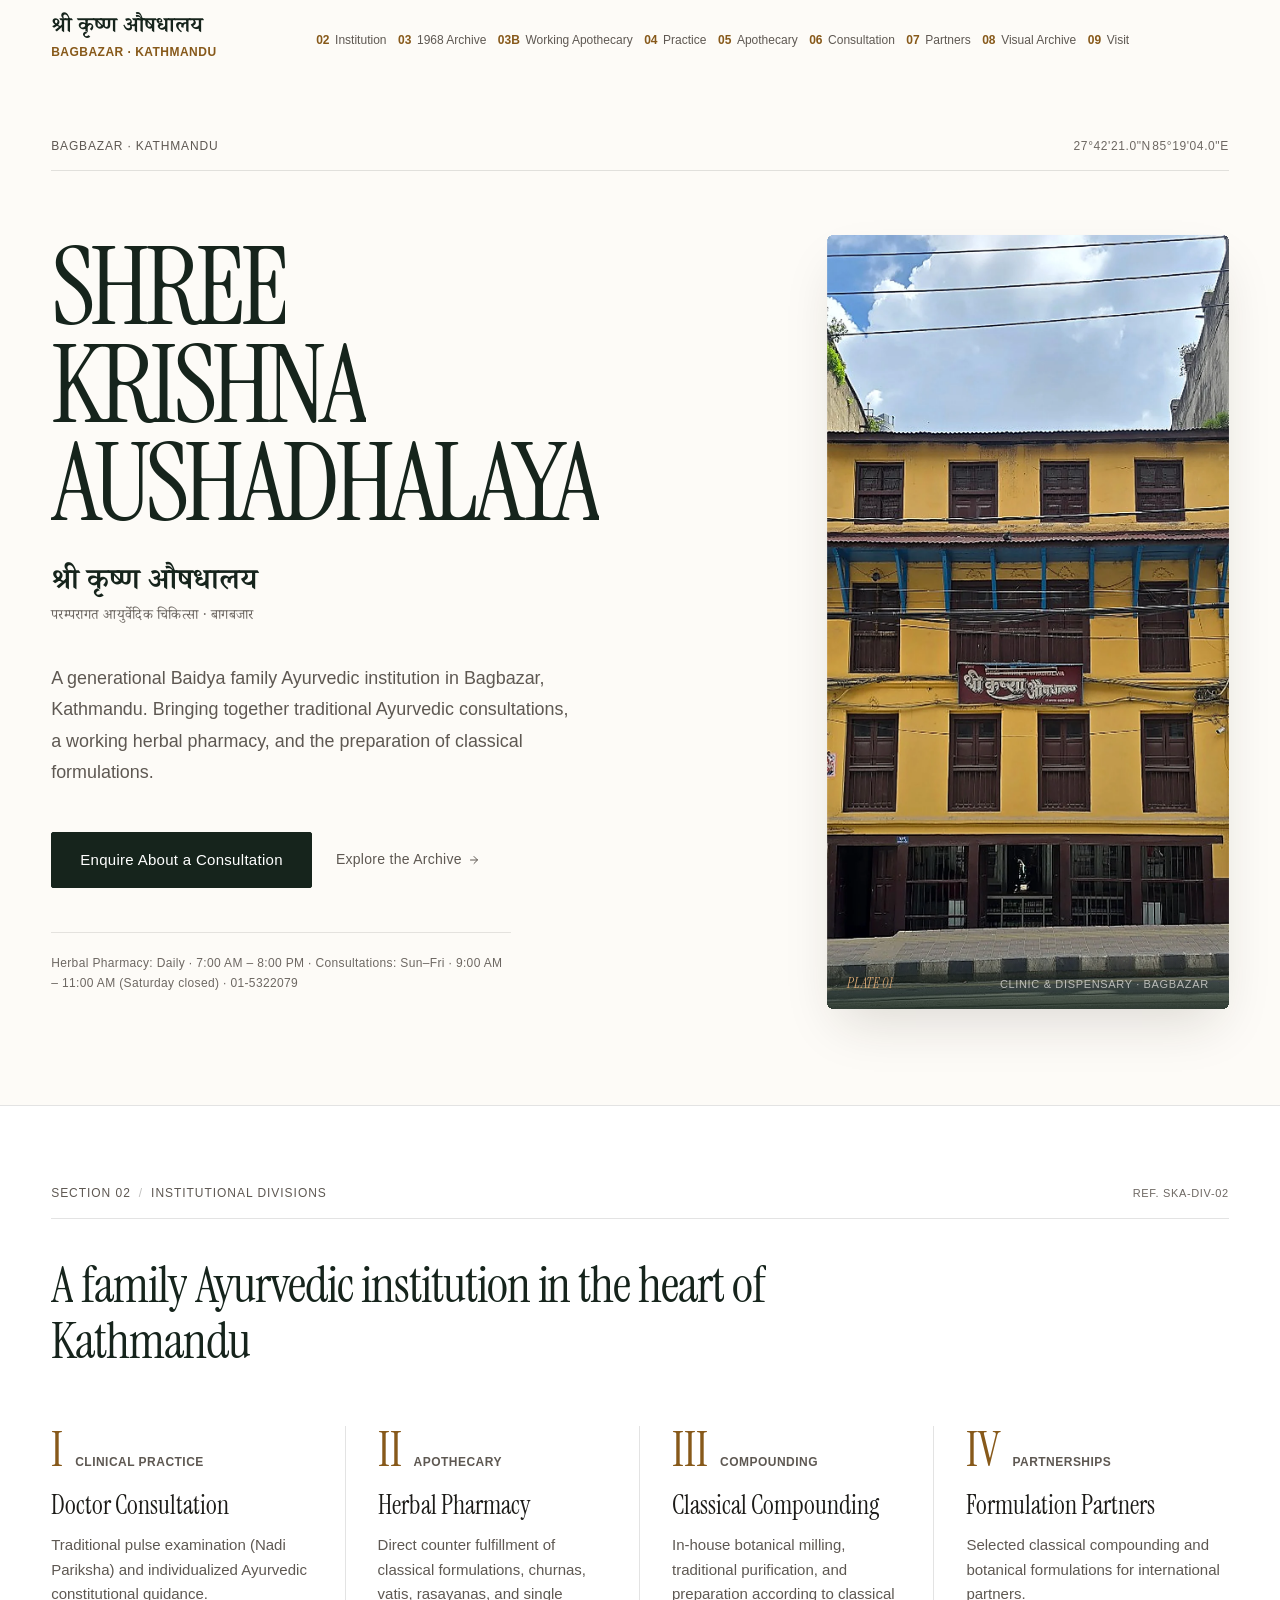
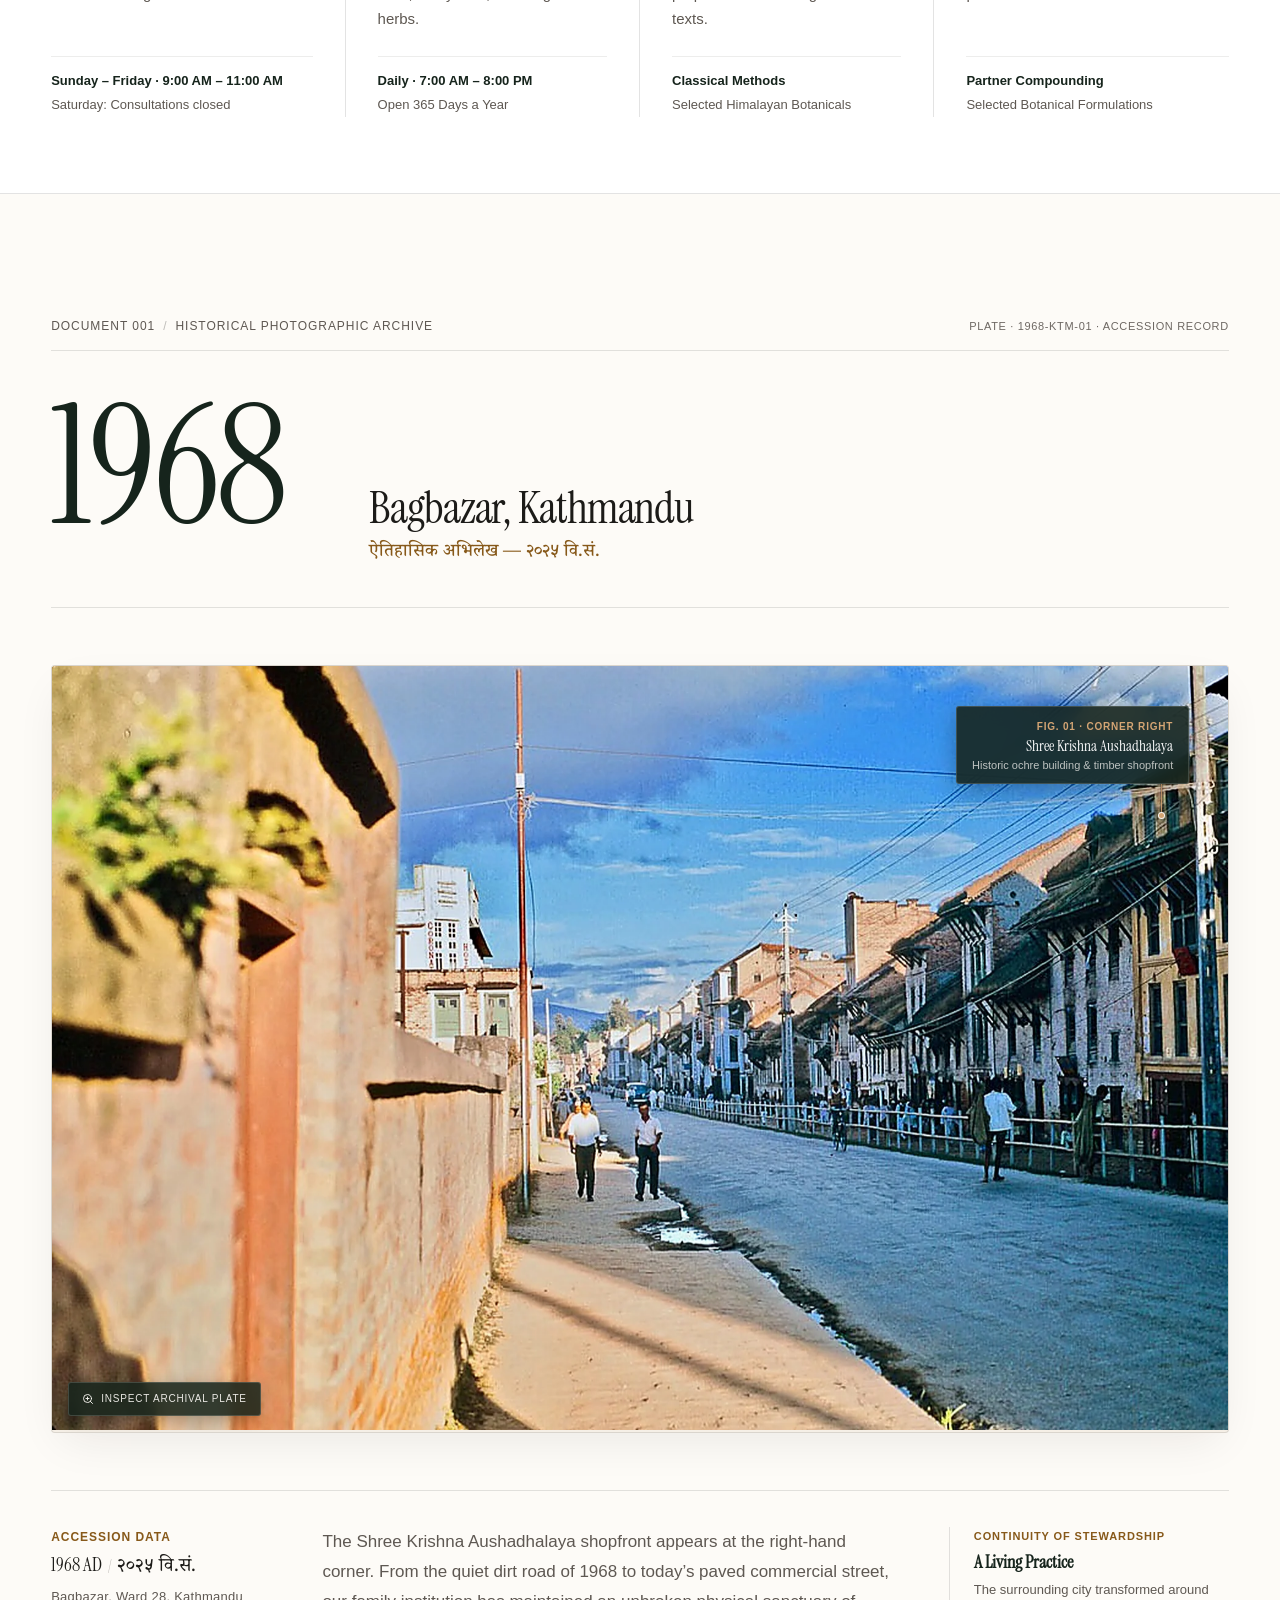
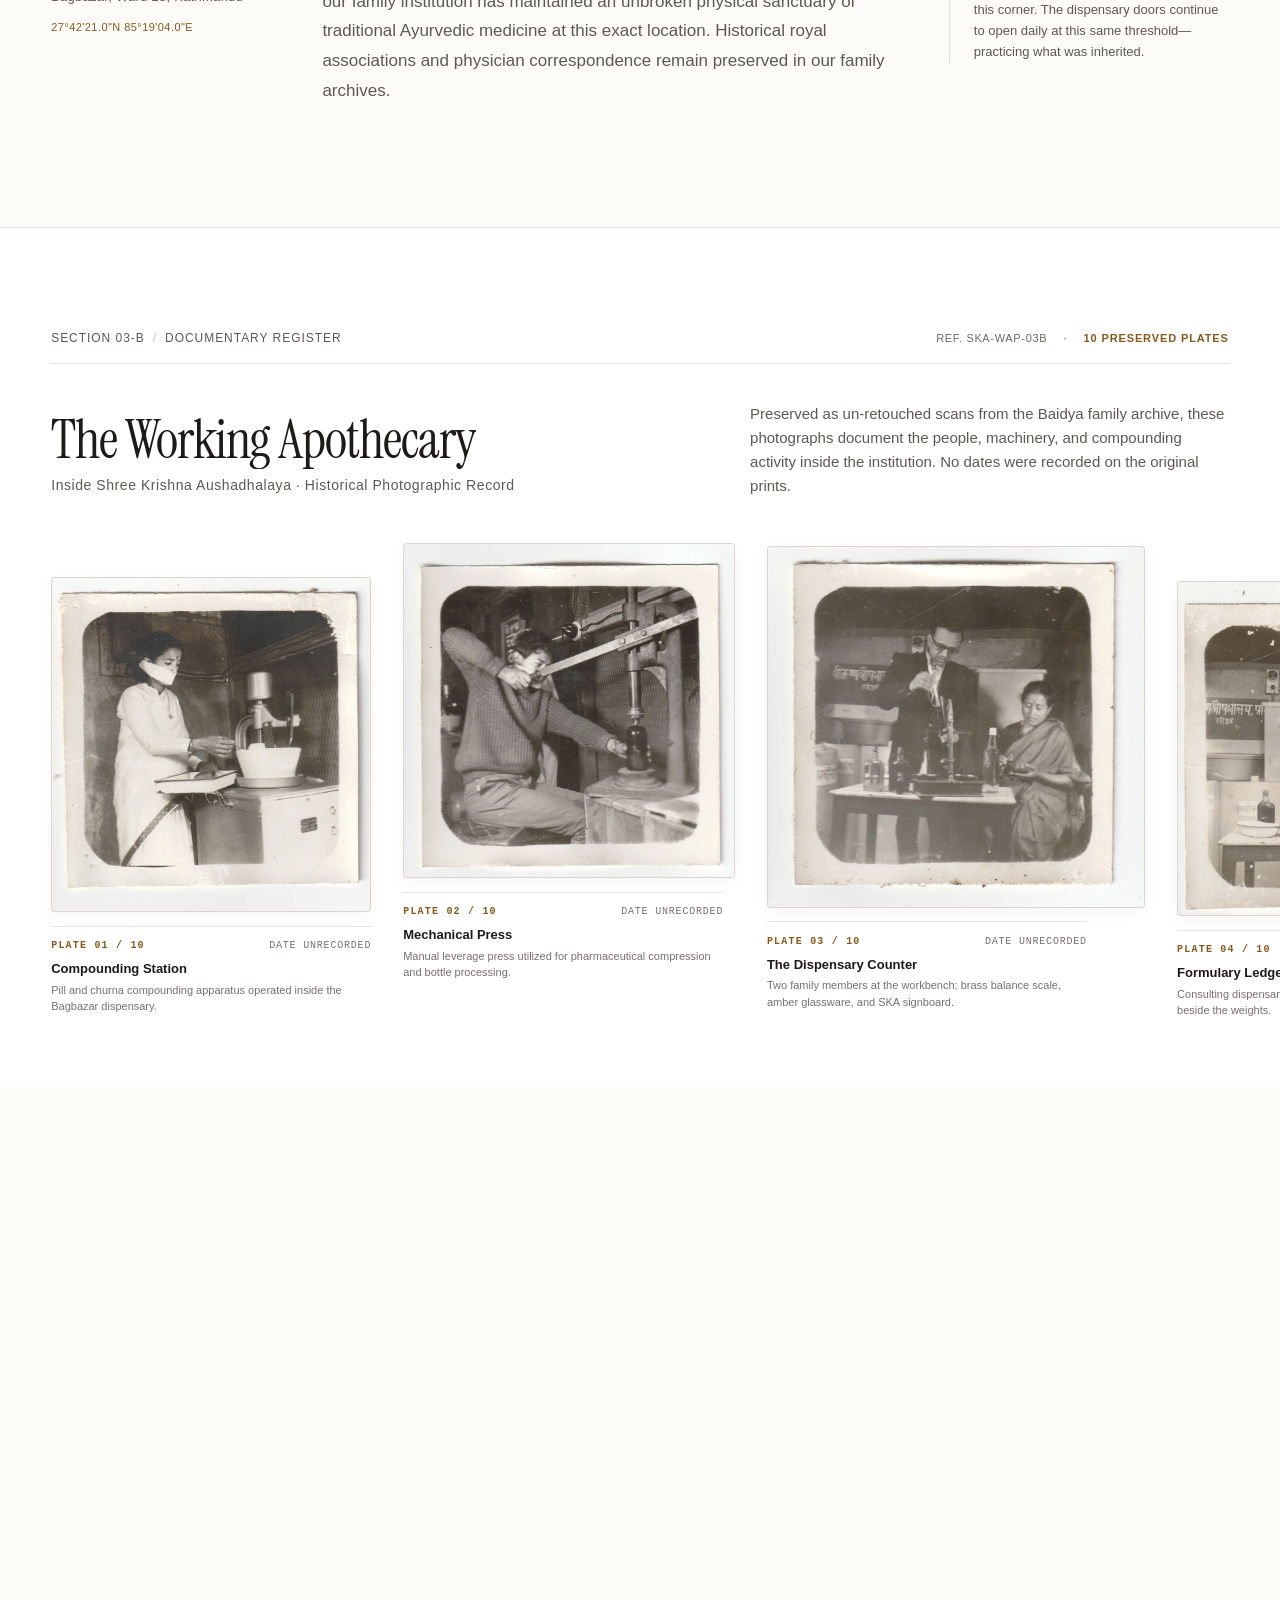
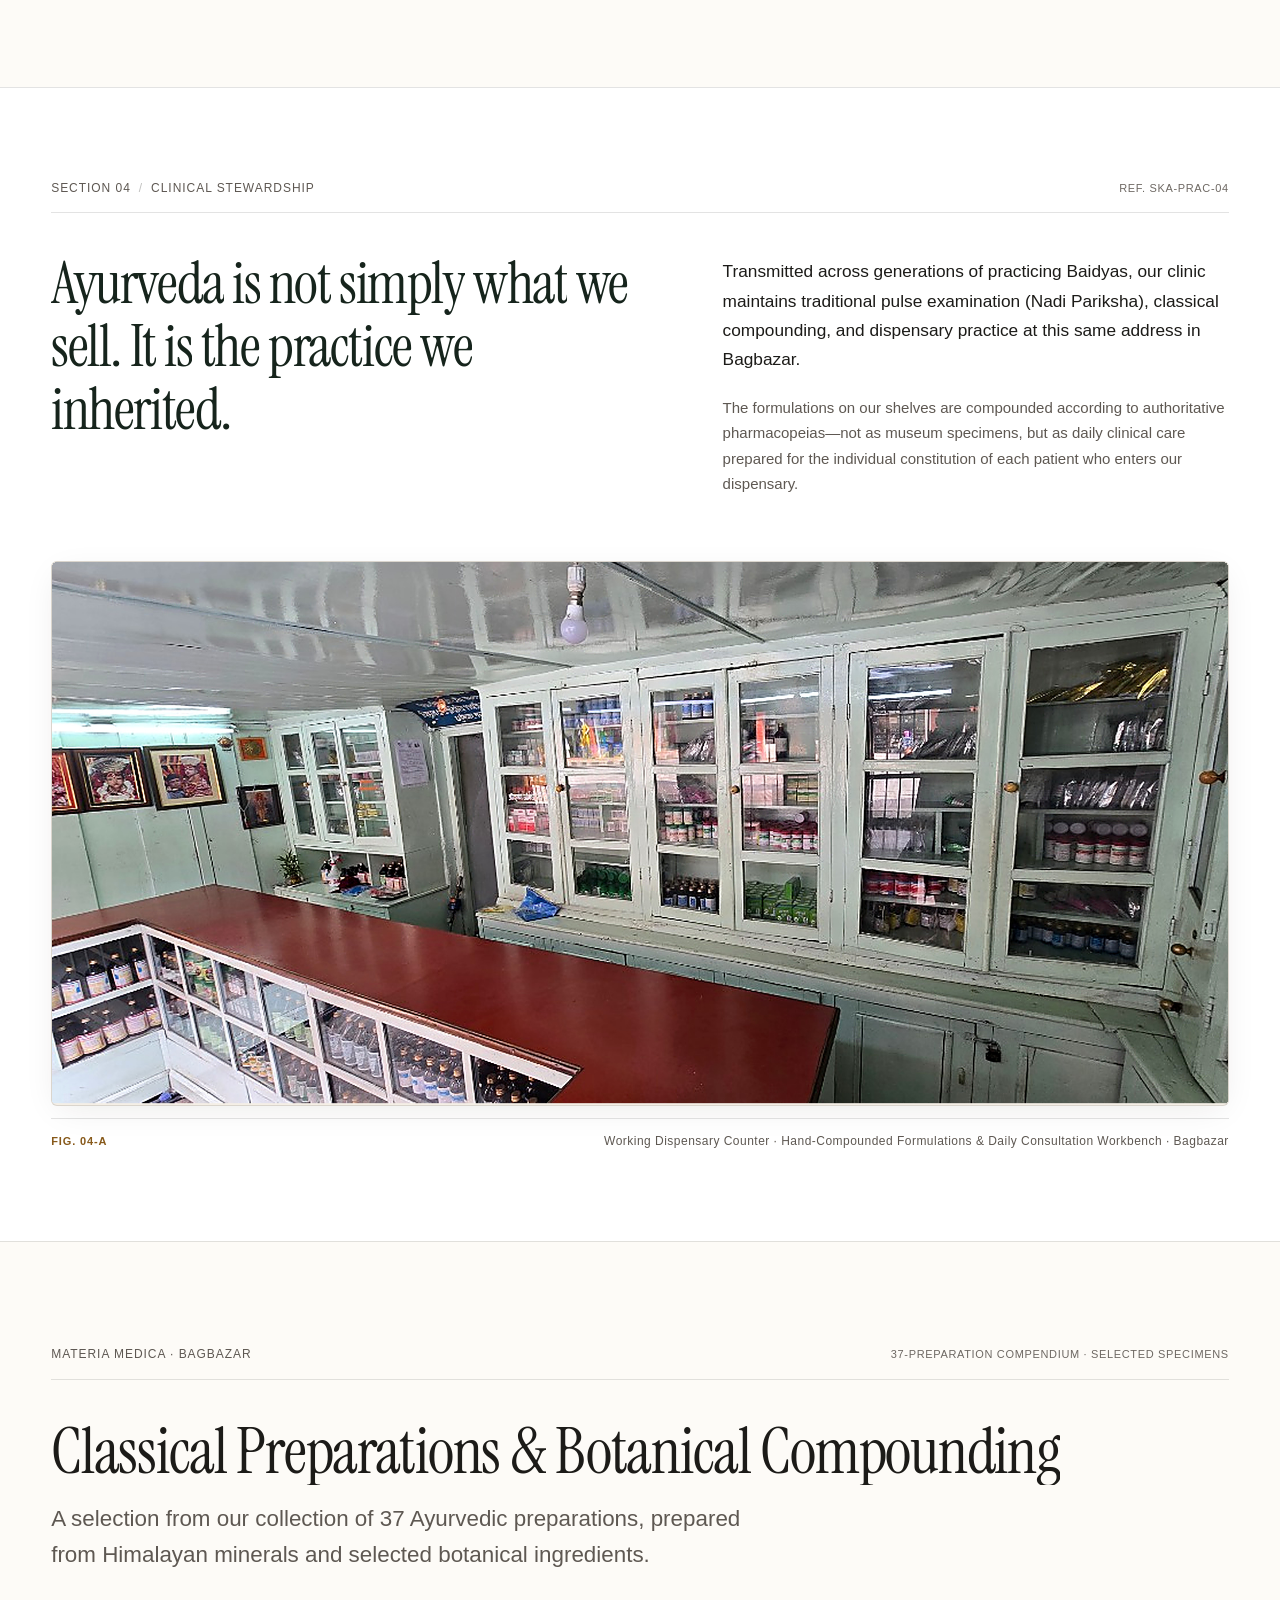
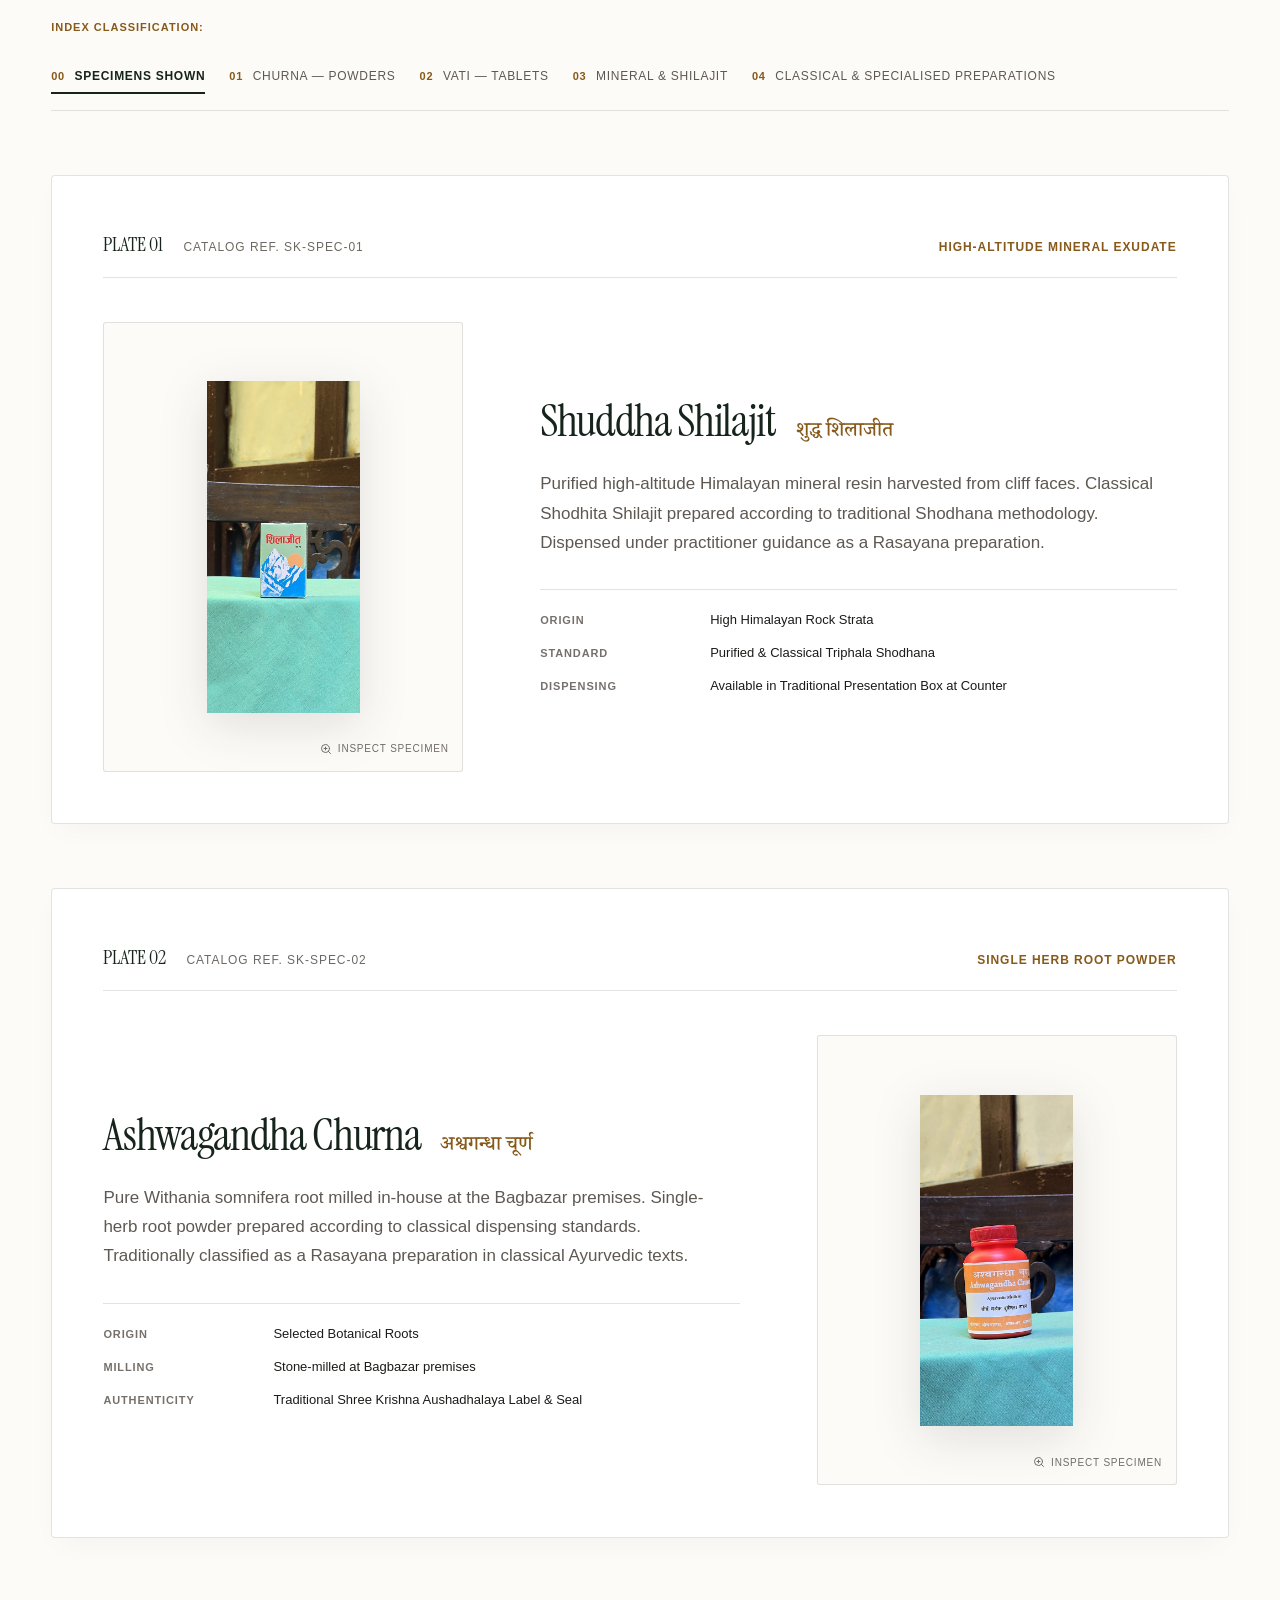
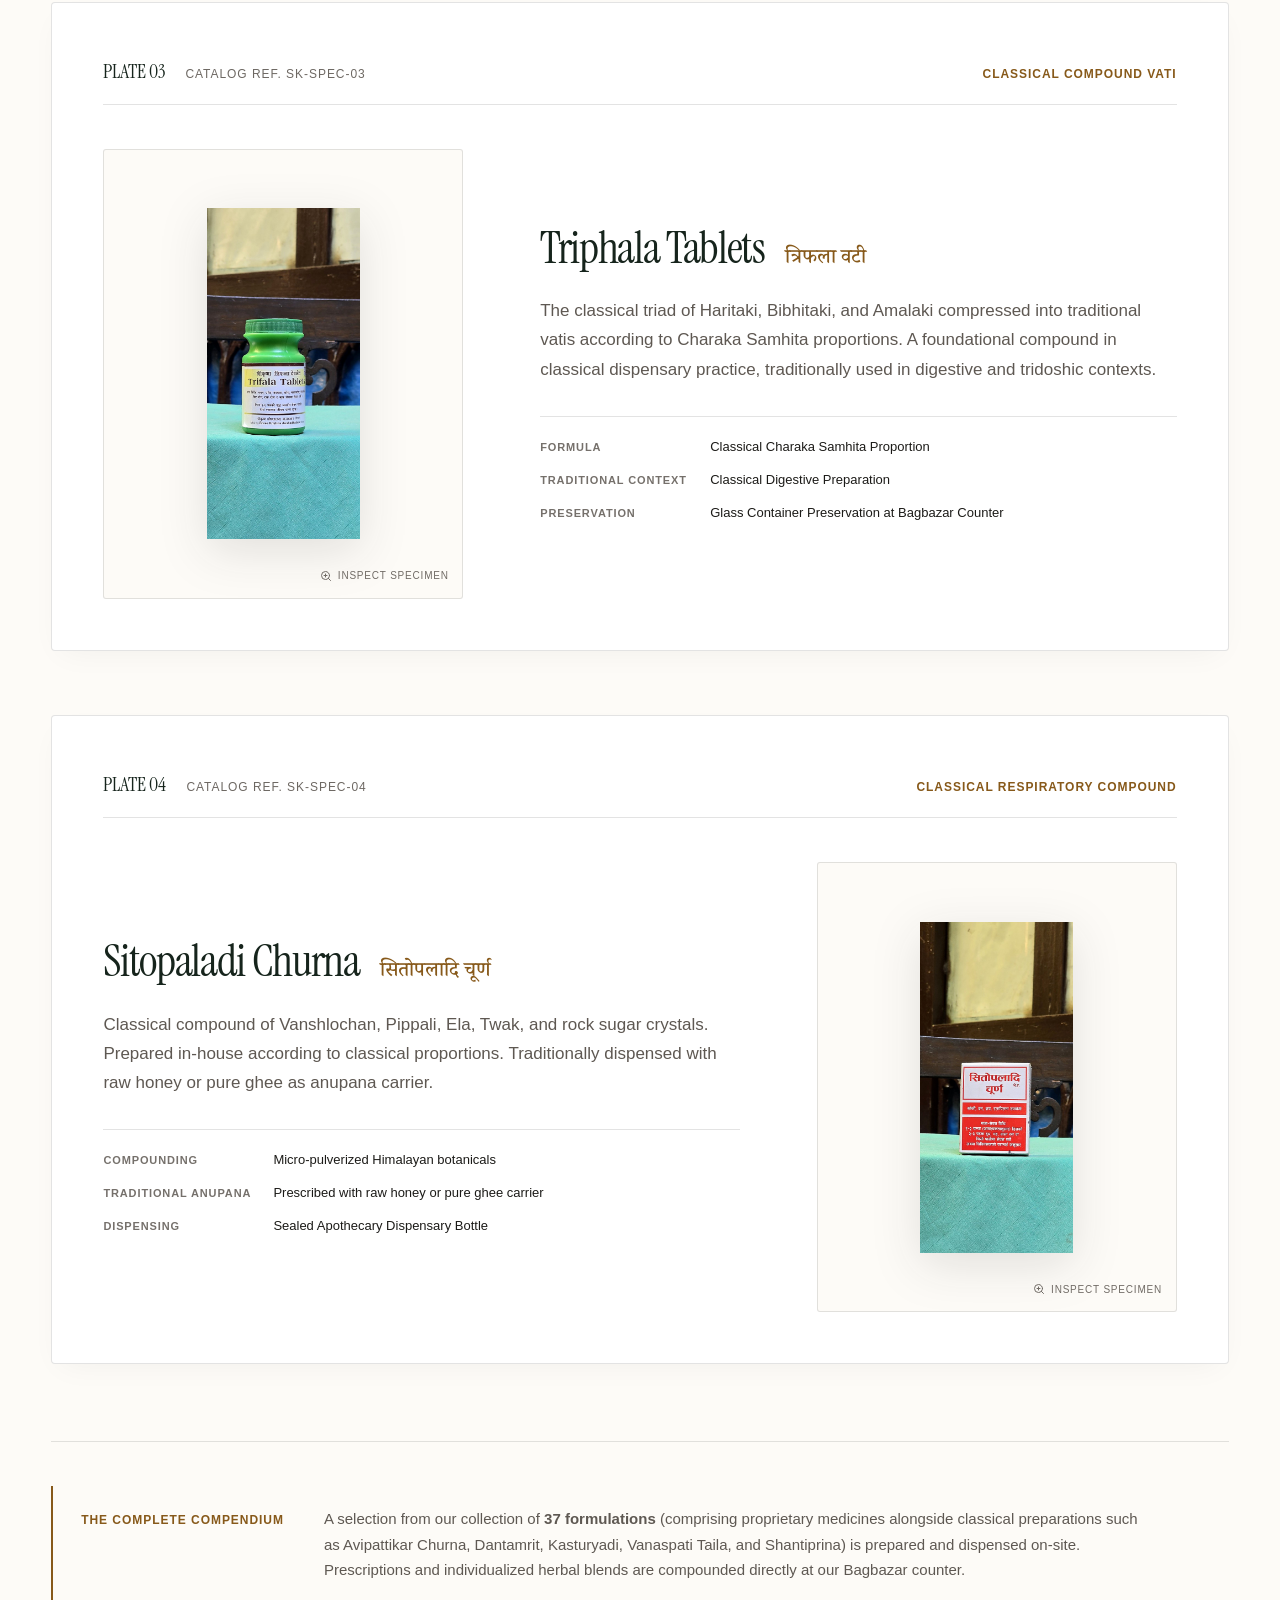
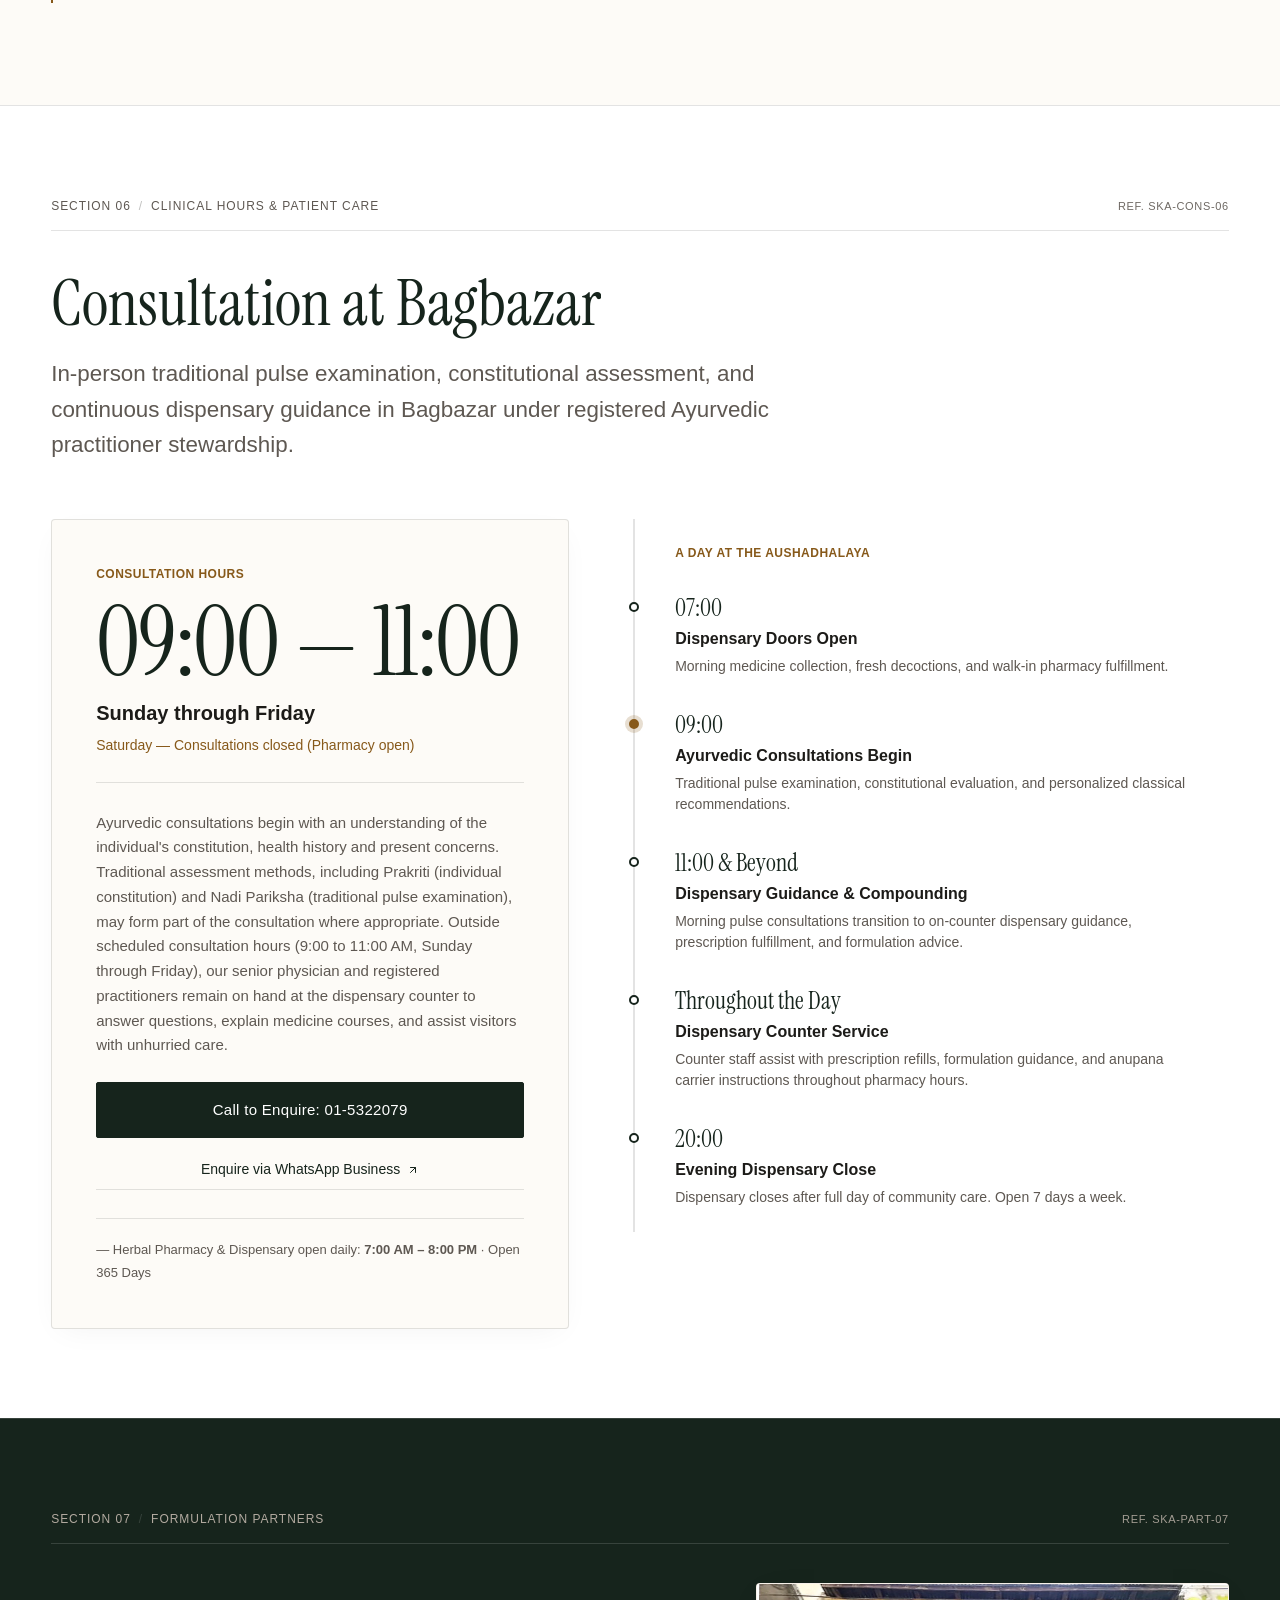
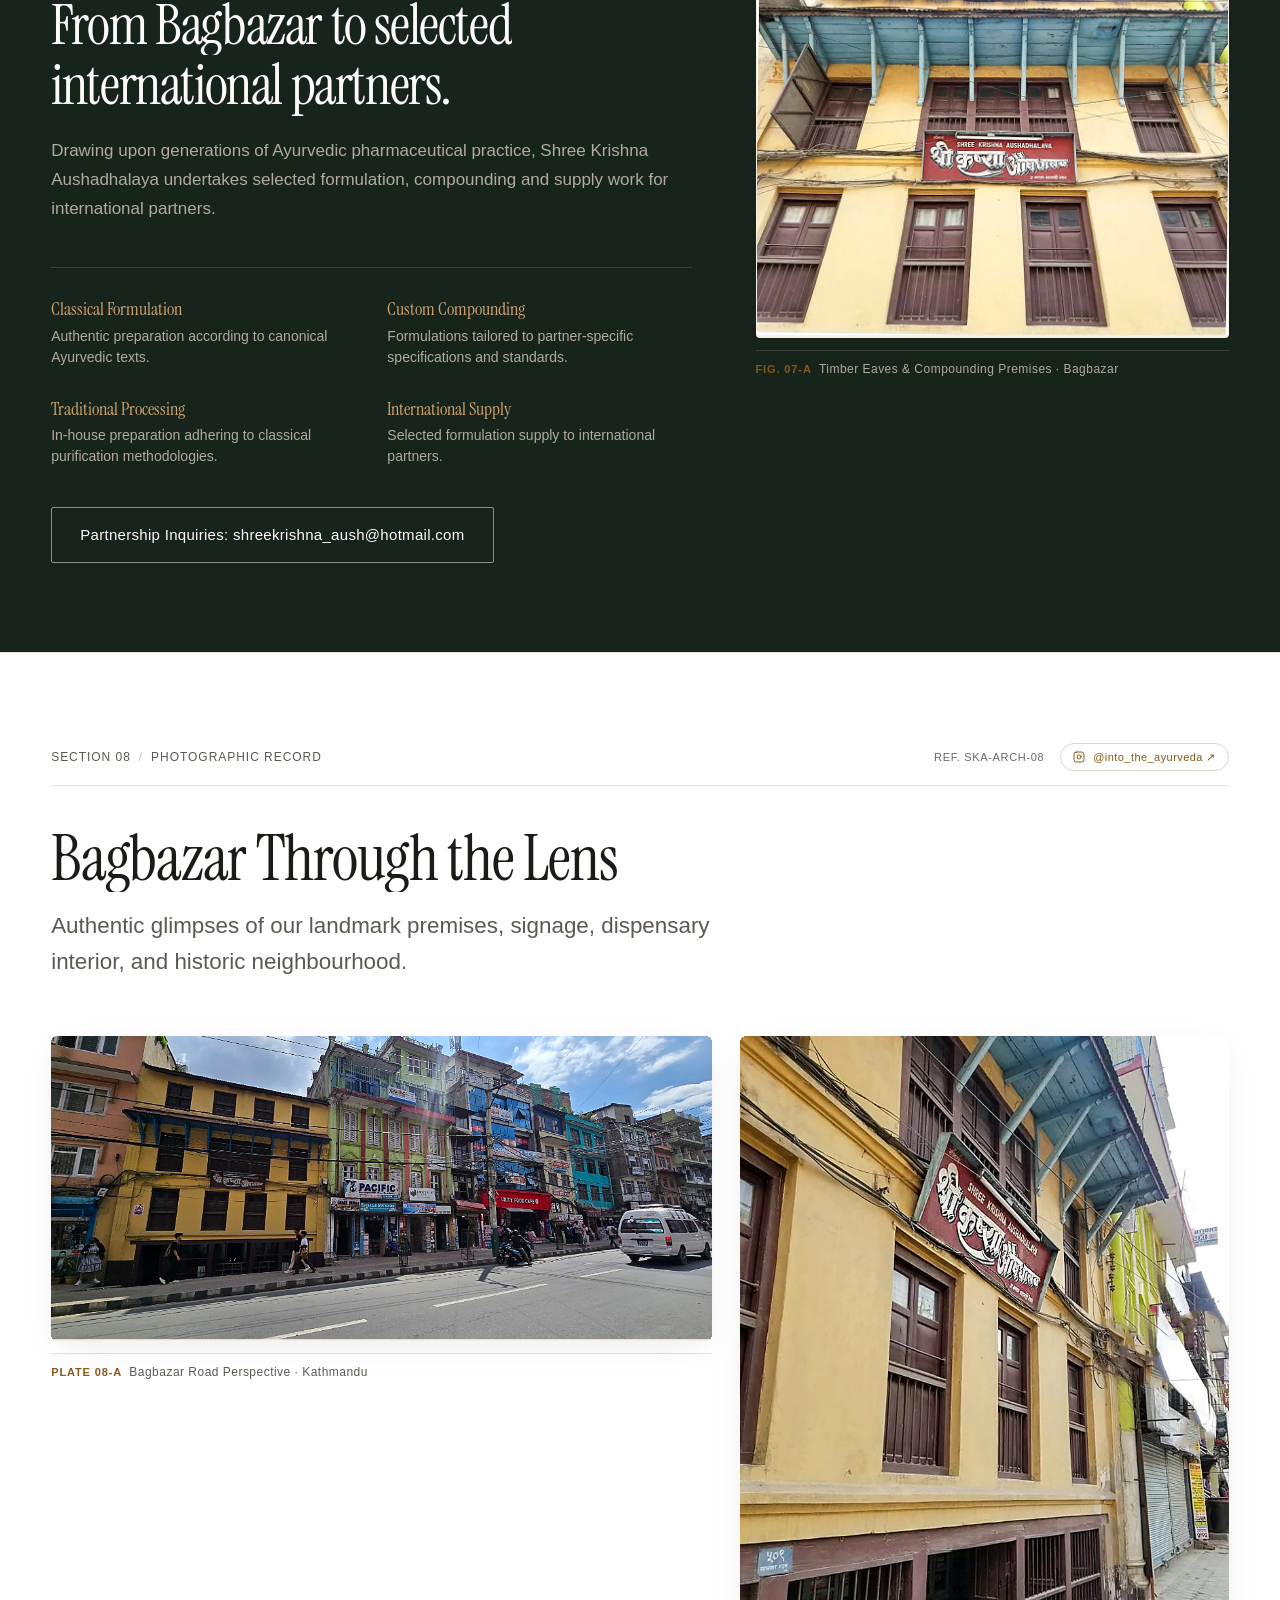
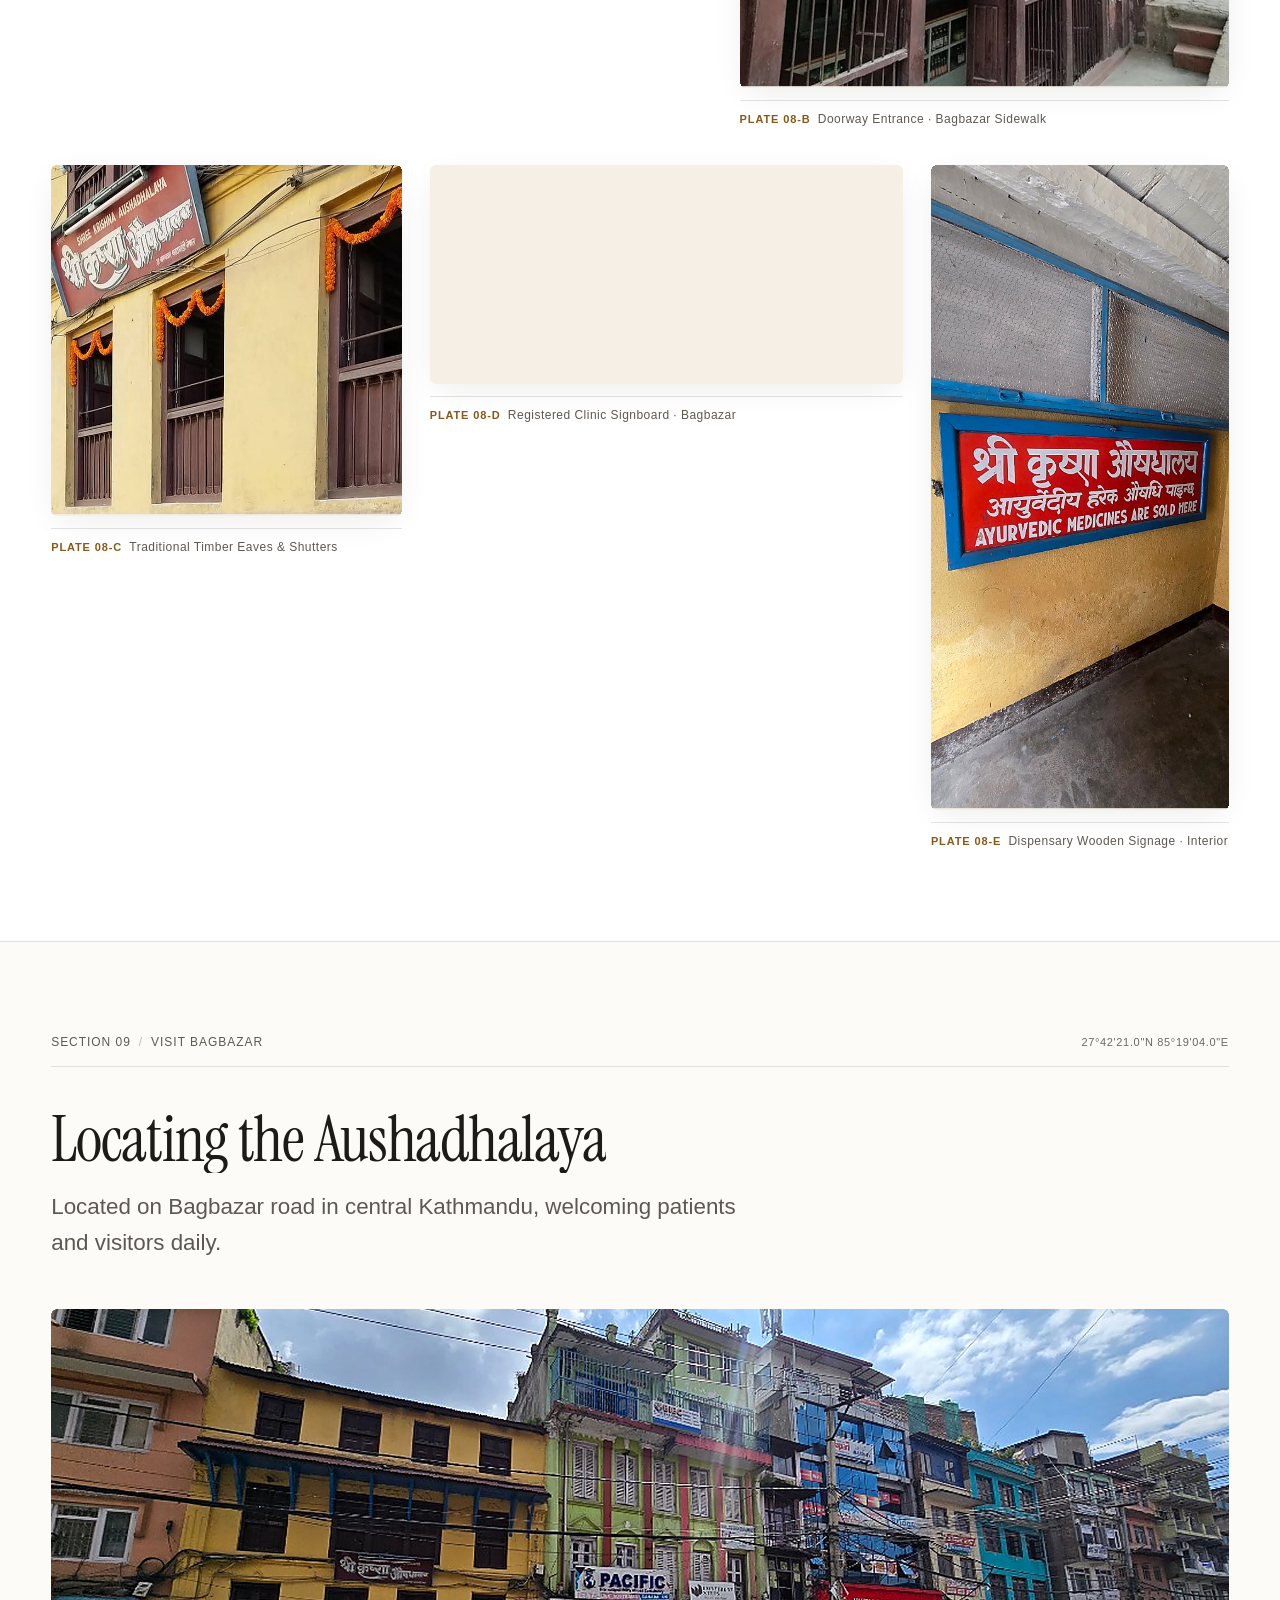
==== commit cd2a2f51: "fix: correct Plate 05 Devanagari annotation to अल्कोहल हेरेको" ====
--- a/index.html
+++ b/index.html
@@ -529,13 +529,13 @@
             </div>
           </article>
 
-          <!-- Plate 05: Original Annotation: "अल्कोहल देखो" -->
+          <!-- Plate 05: Original Annotation: "अल्कोहल हेरेको" -->
           <article class="wap-item wap-item--annotation wap-item--offset-quiet">
             <div class="wap-item__plate" data-lightbox-trigger role="button" tabindex="0" aria-label="Inspect Plate 05: Measurement and Observation in high resolution">
               <div class="wap-item__frame">
                 <img
                   src="assets/images/archival/wap-alcohol-deko.jpg"
-                  alt="Optical measurement inspection at the dispensary bench. Original print inscribed with: अल्कोहल देखो. Date unrecorded."
+                  alt="Optical measurement inspection at the dispensary bench. Original print inscribed with: अल्कोहल हेरेको. Date unrecorded."
                   width="1024"
                   height="1024"
                   loading="lazy"
@@ -546,10 +546,10 @@
             <div class="wap-item__meta">
               <div class="wap-item__meta-top">
                 <span class="wap-item__num">PLATE 05 / 10</span>
-                <span class="wap-item__tag" lang="ne">अल्कोहल देखो</span>
+                <span class="wap-item__tag" lang="ne">अल्कोहल हेरेको</span>
               </div>
               <h3 class="wap-item__title">Measurement &amp; Observation</h3>
-              <p class="wap-item__desc">Original photographic inscription: <em lang="ne">“अल्कोहल देखो”</em> (“Check the alcohol”). Direct optical verification.</p>
+              <p class="wap-item__desc">Original photographic inscription: <em lang="ne">“अल्कोहल हेरेको”</em> (“Check the alcohol”). Direct optical verification.</p>
             </div>
           </article>
 
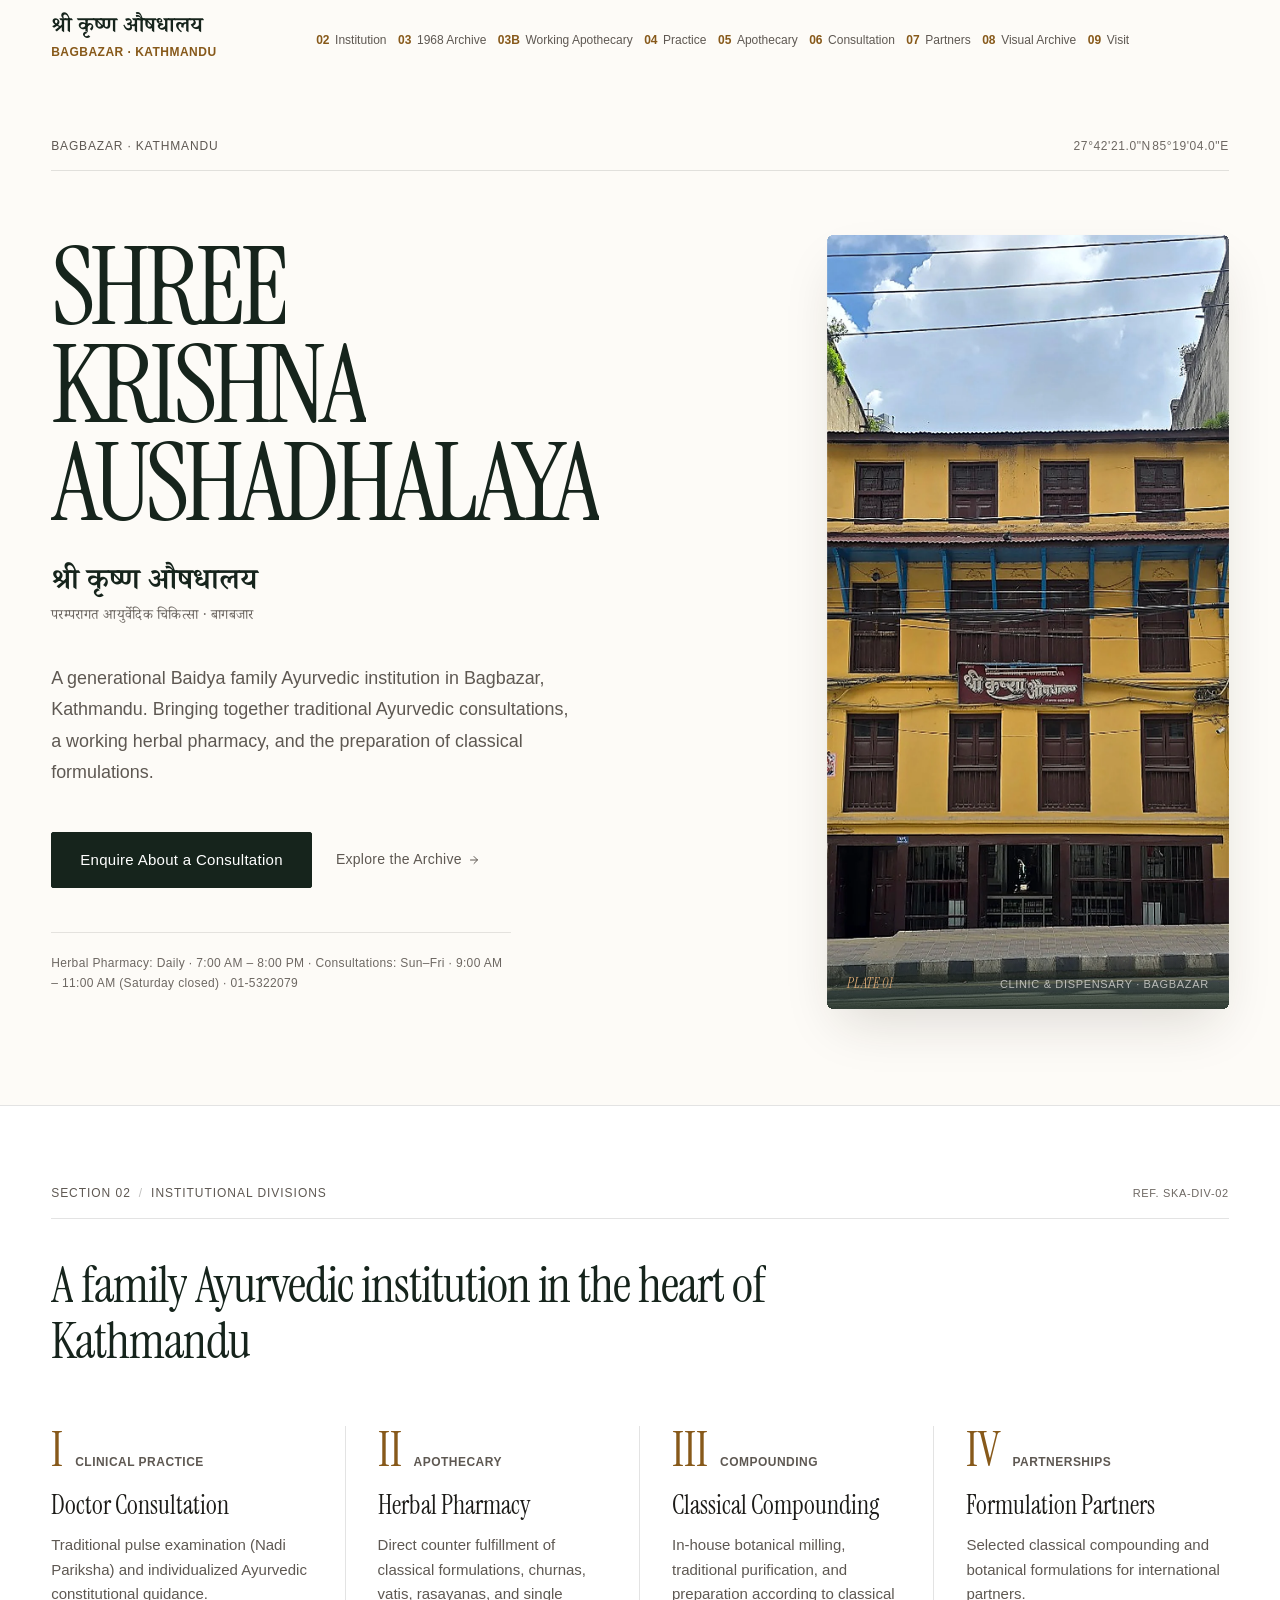
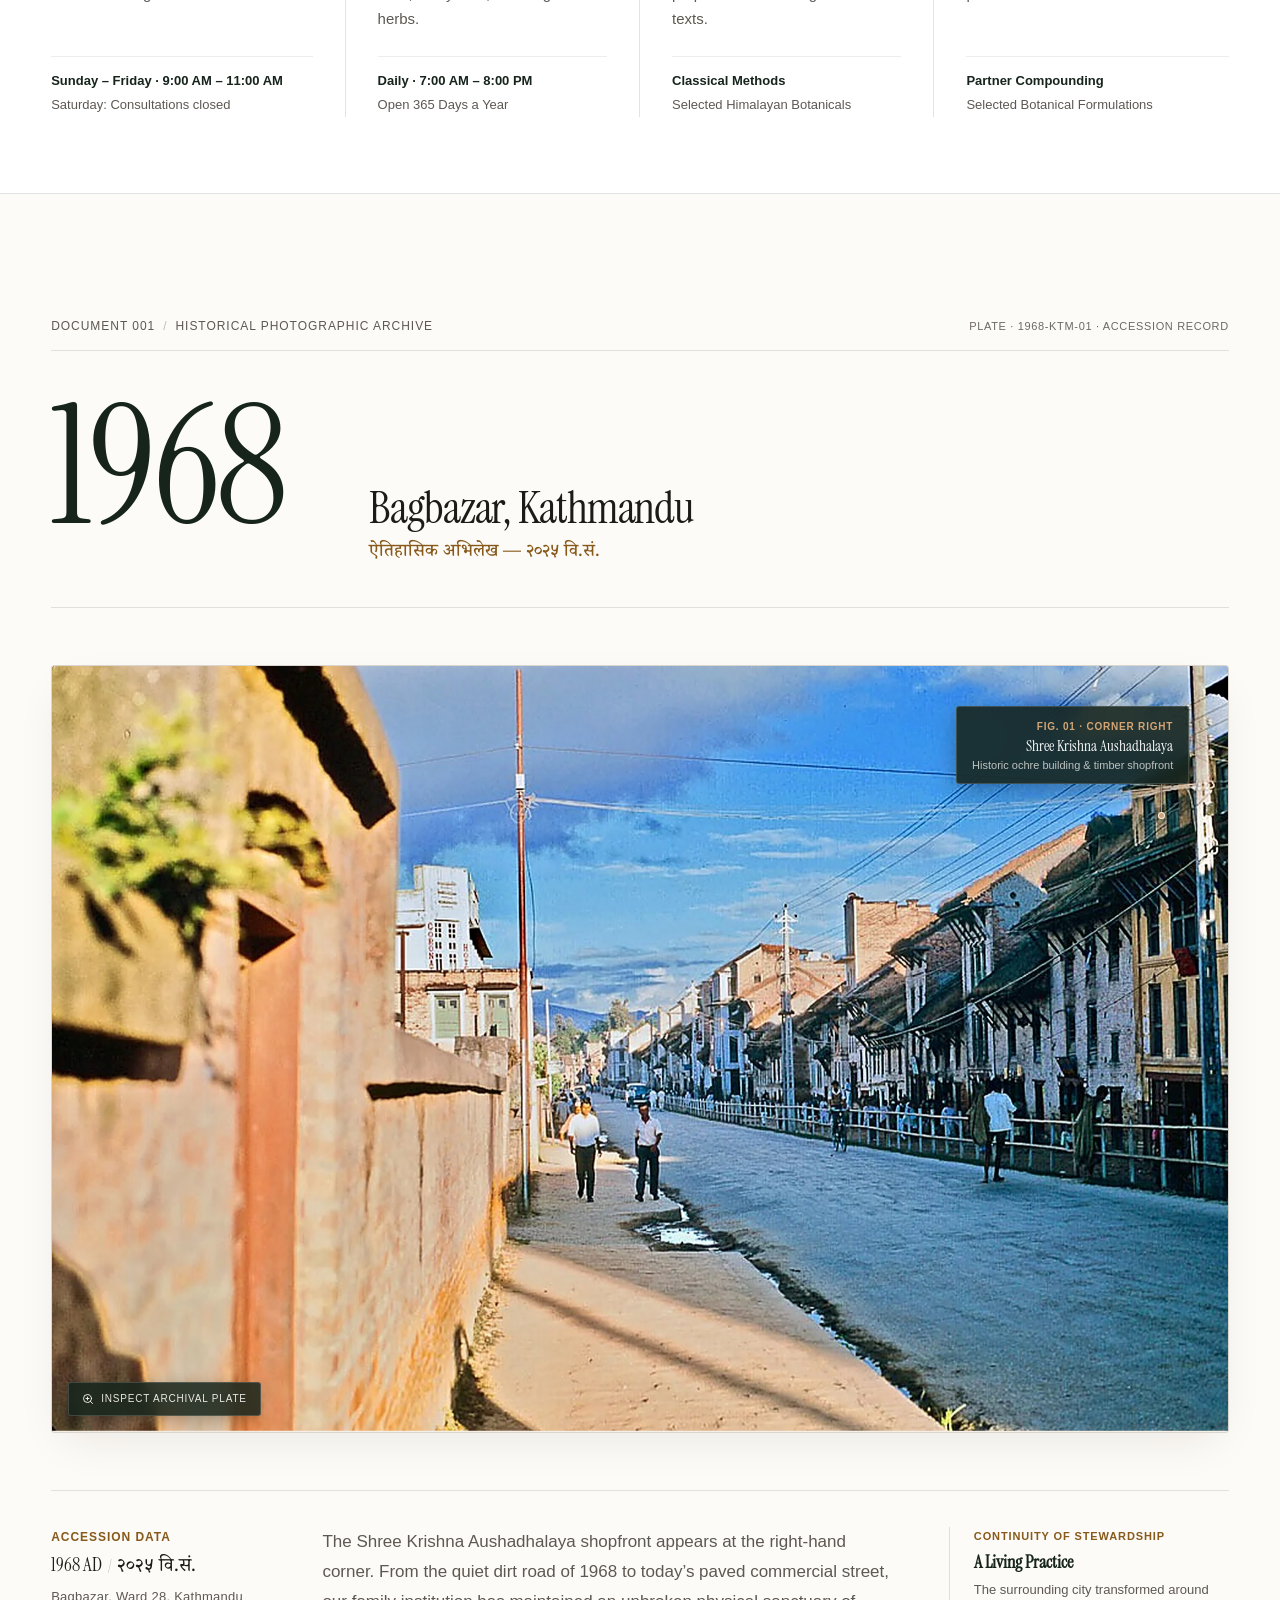
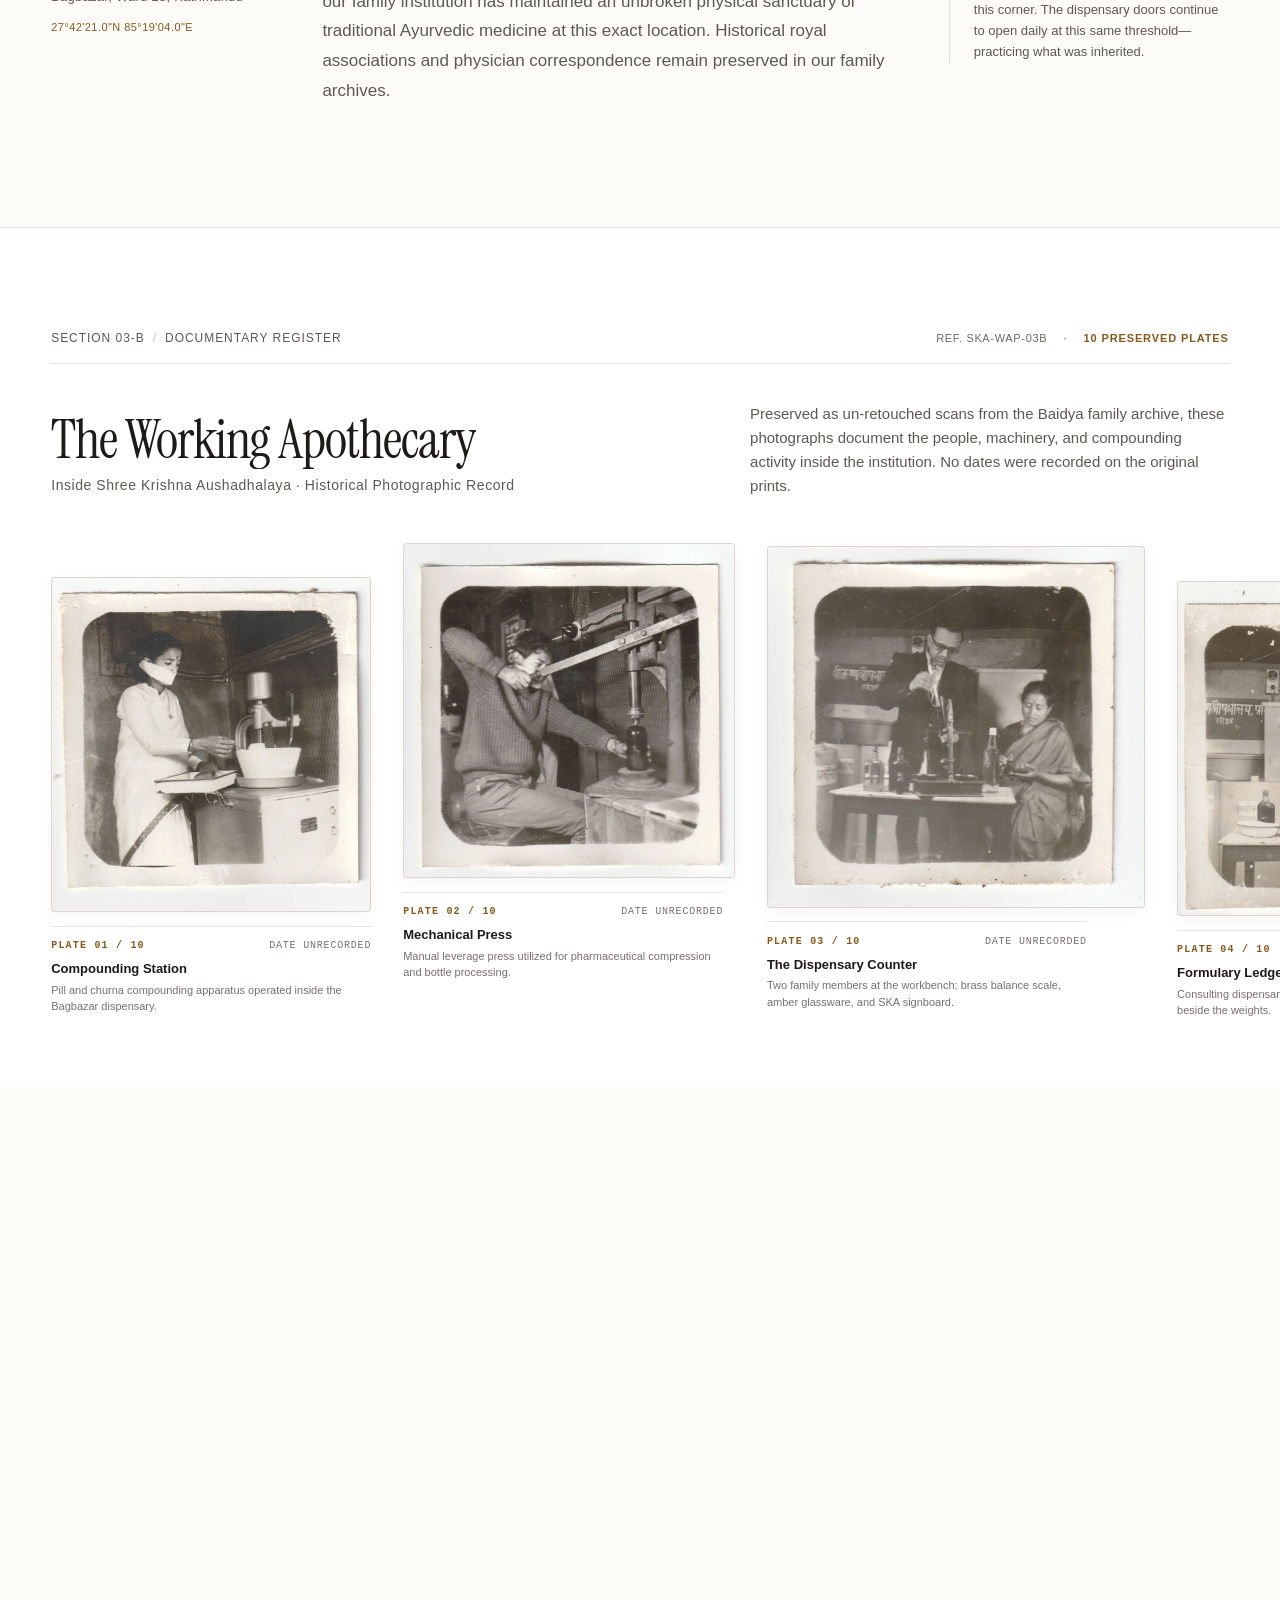
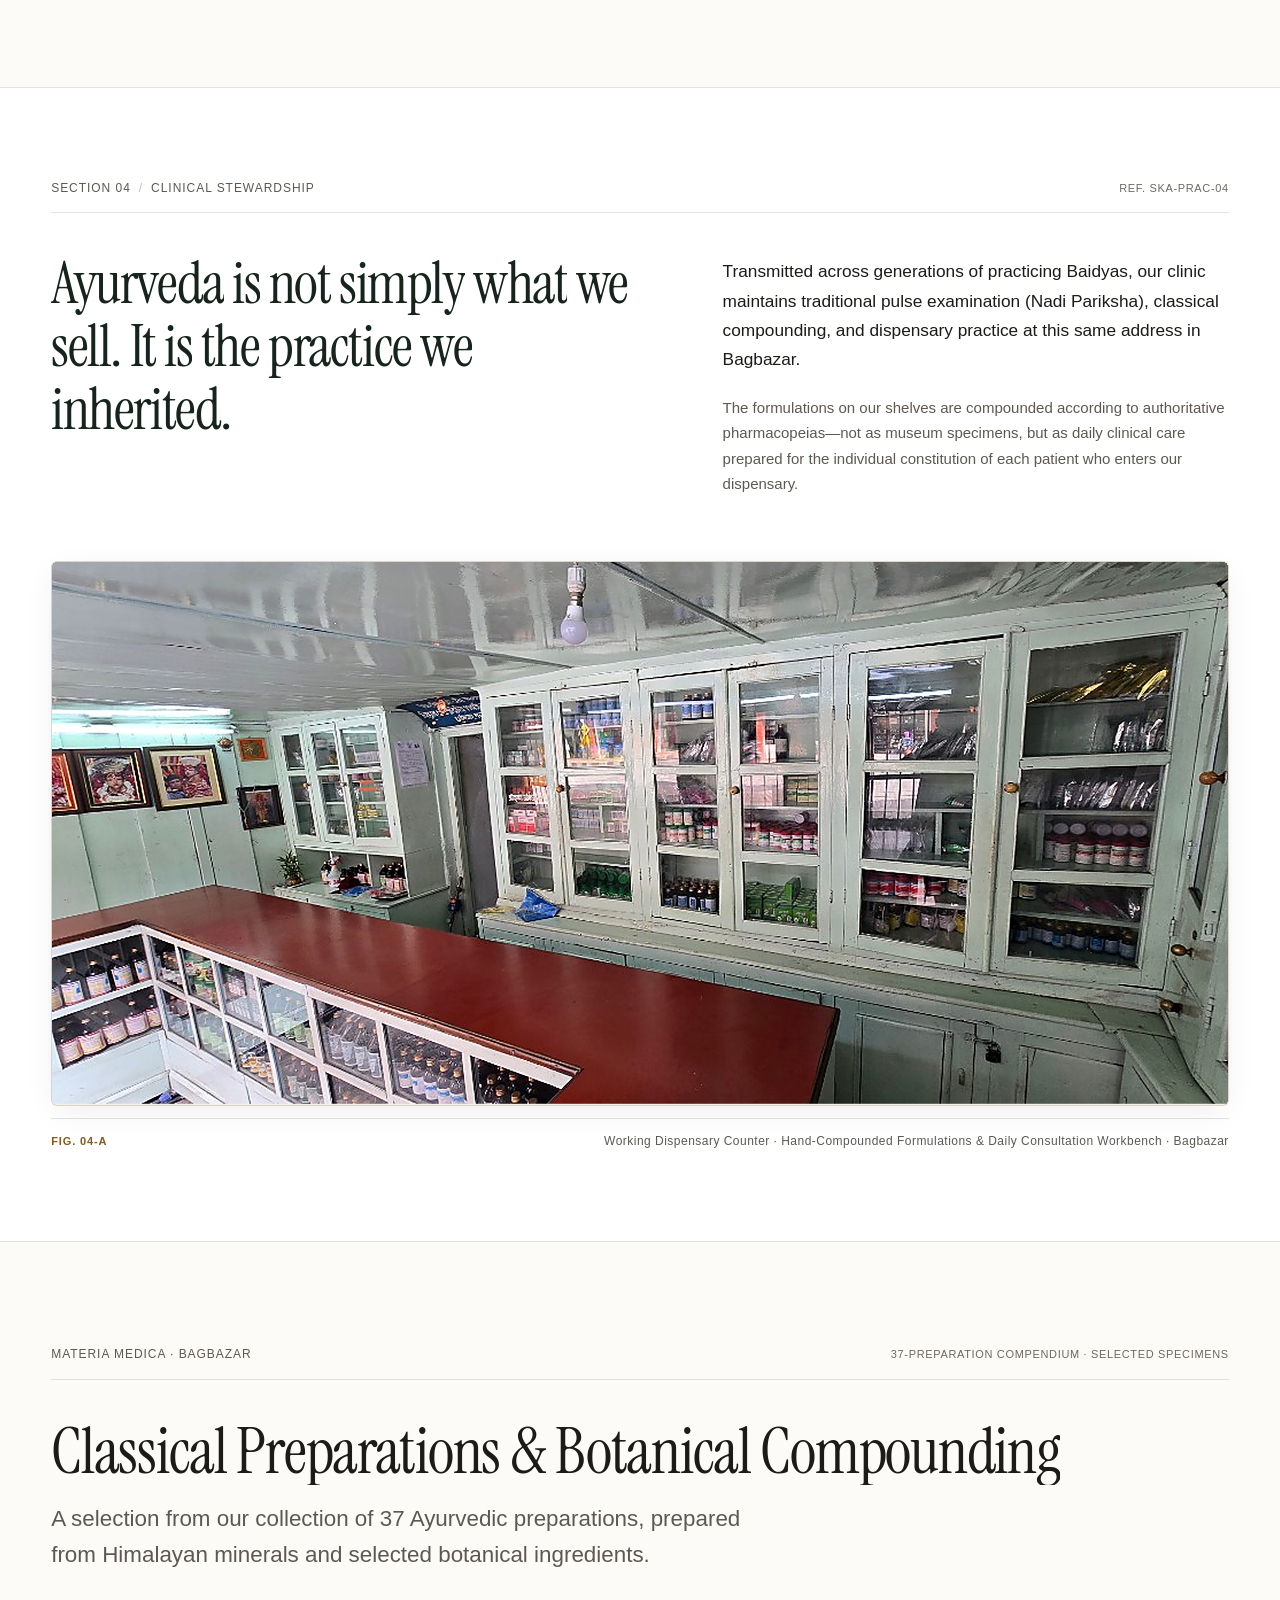
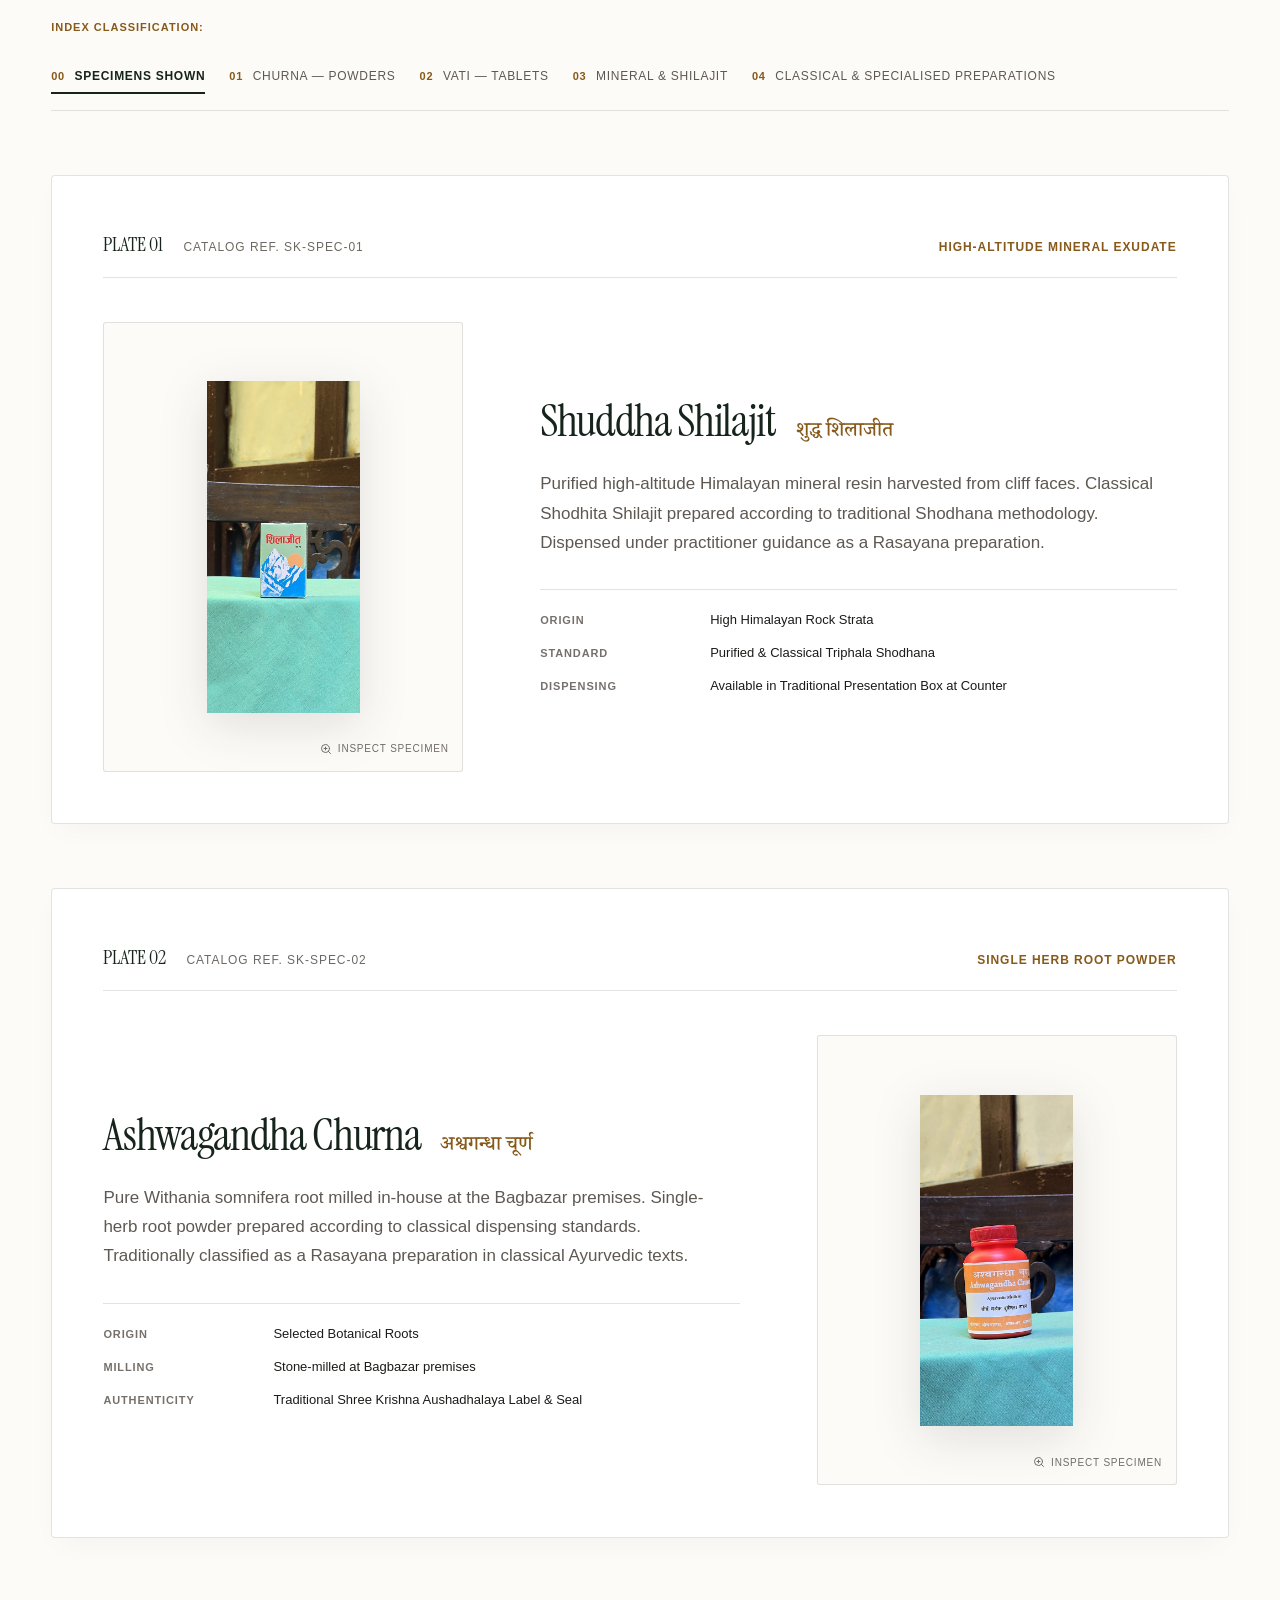
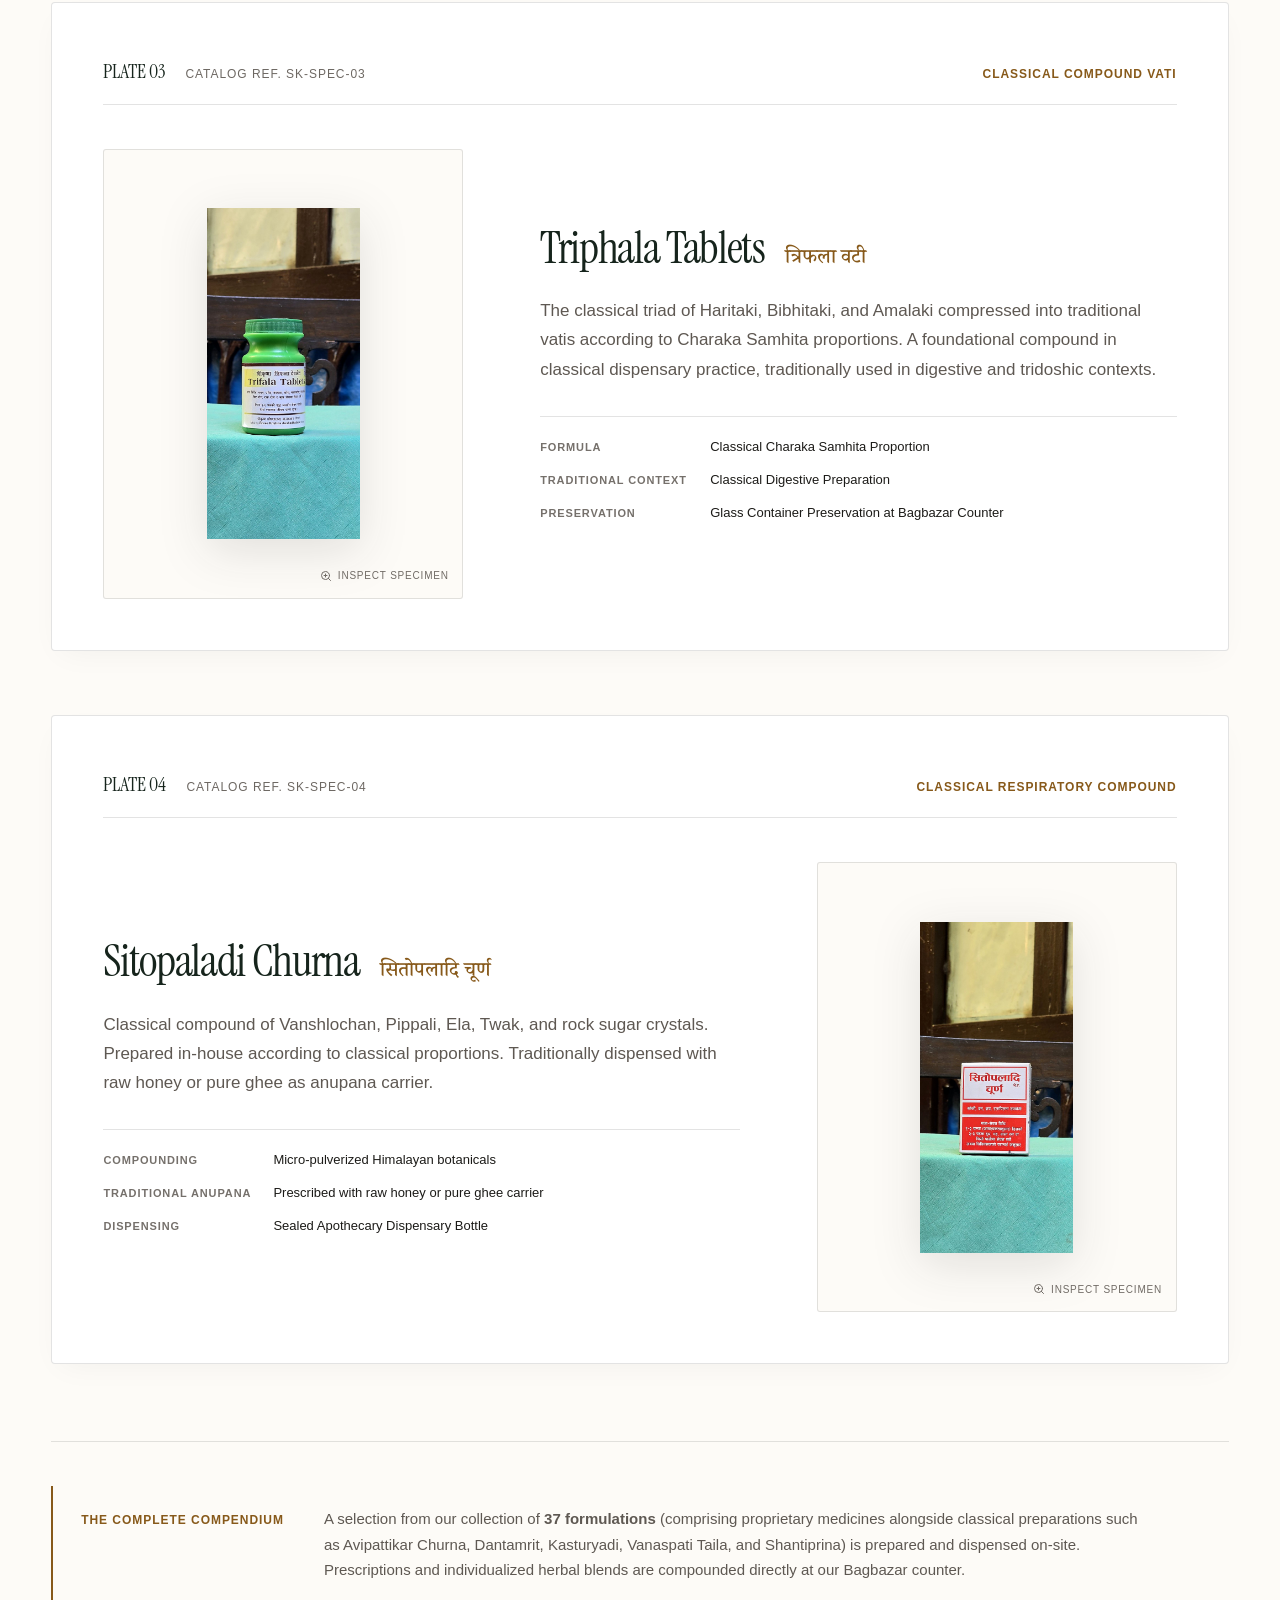
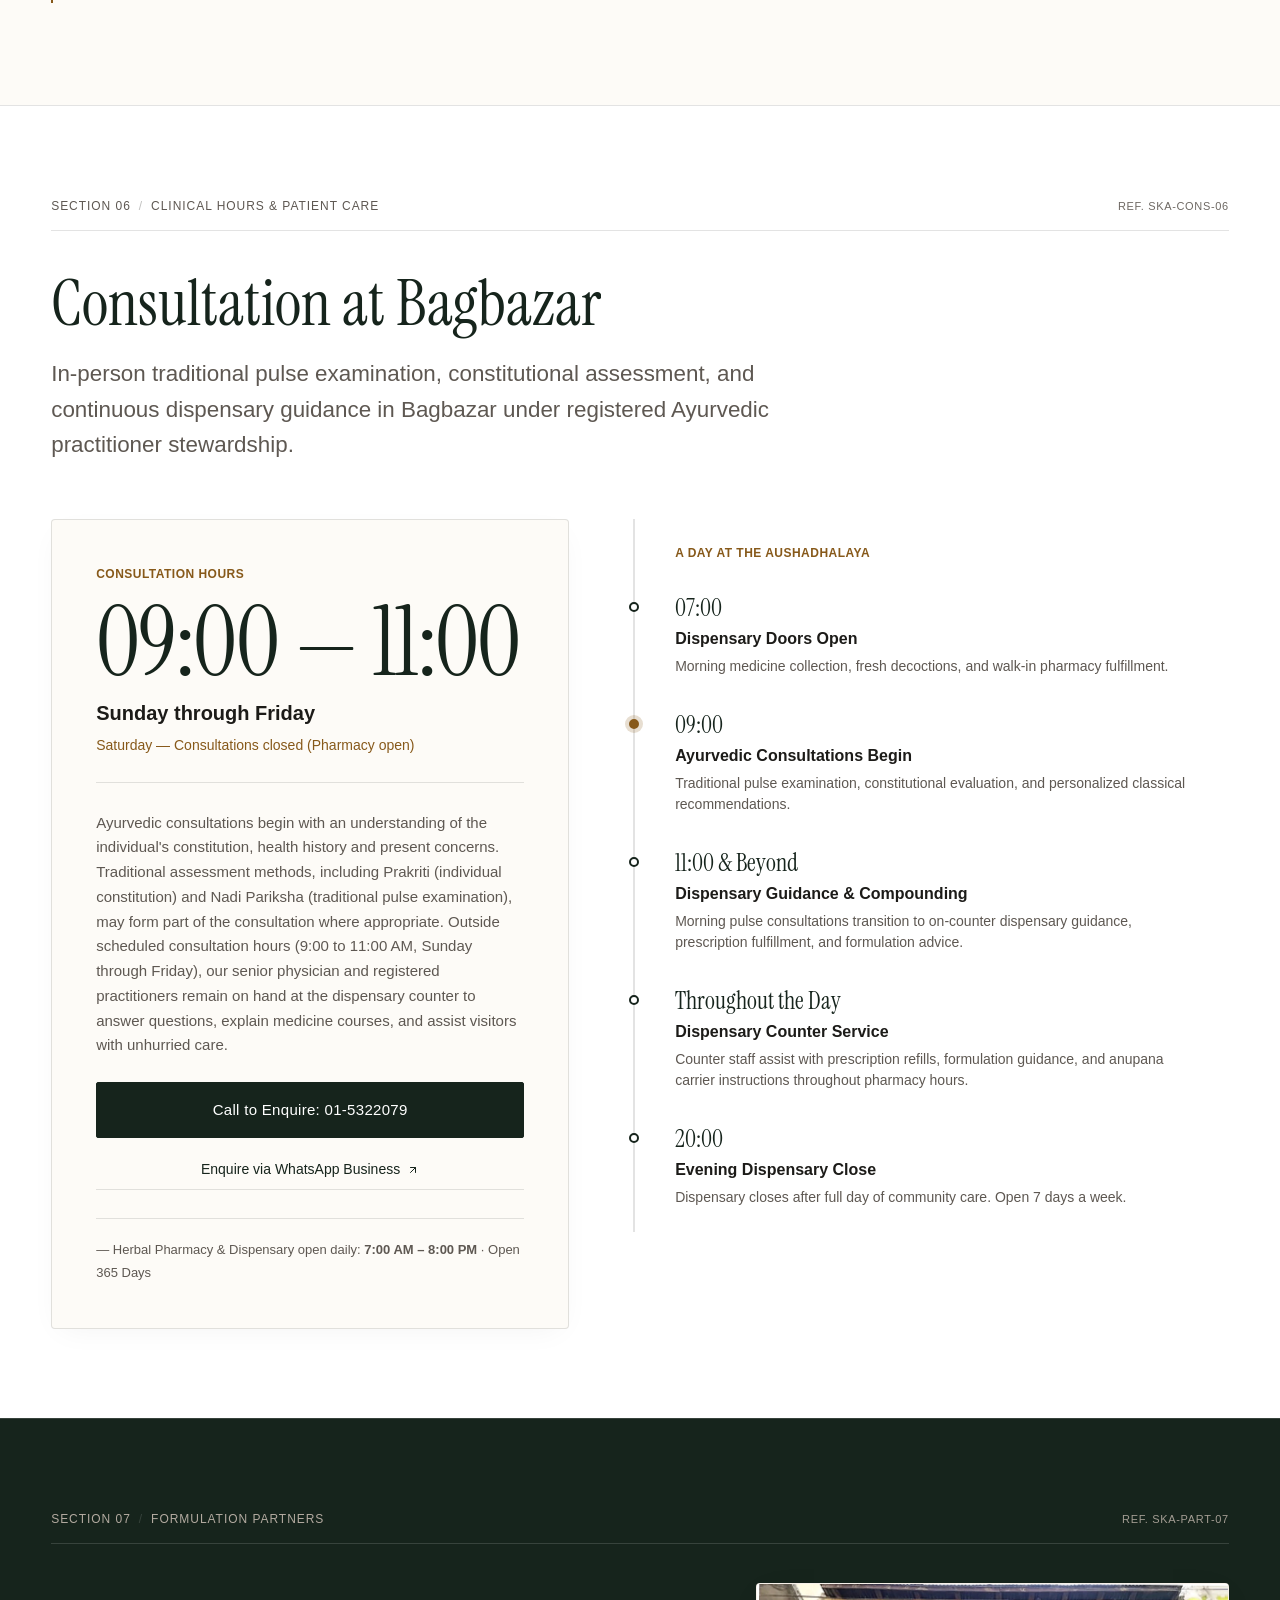
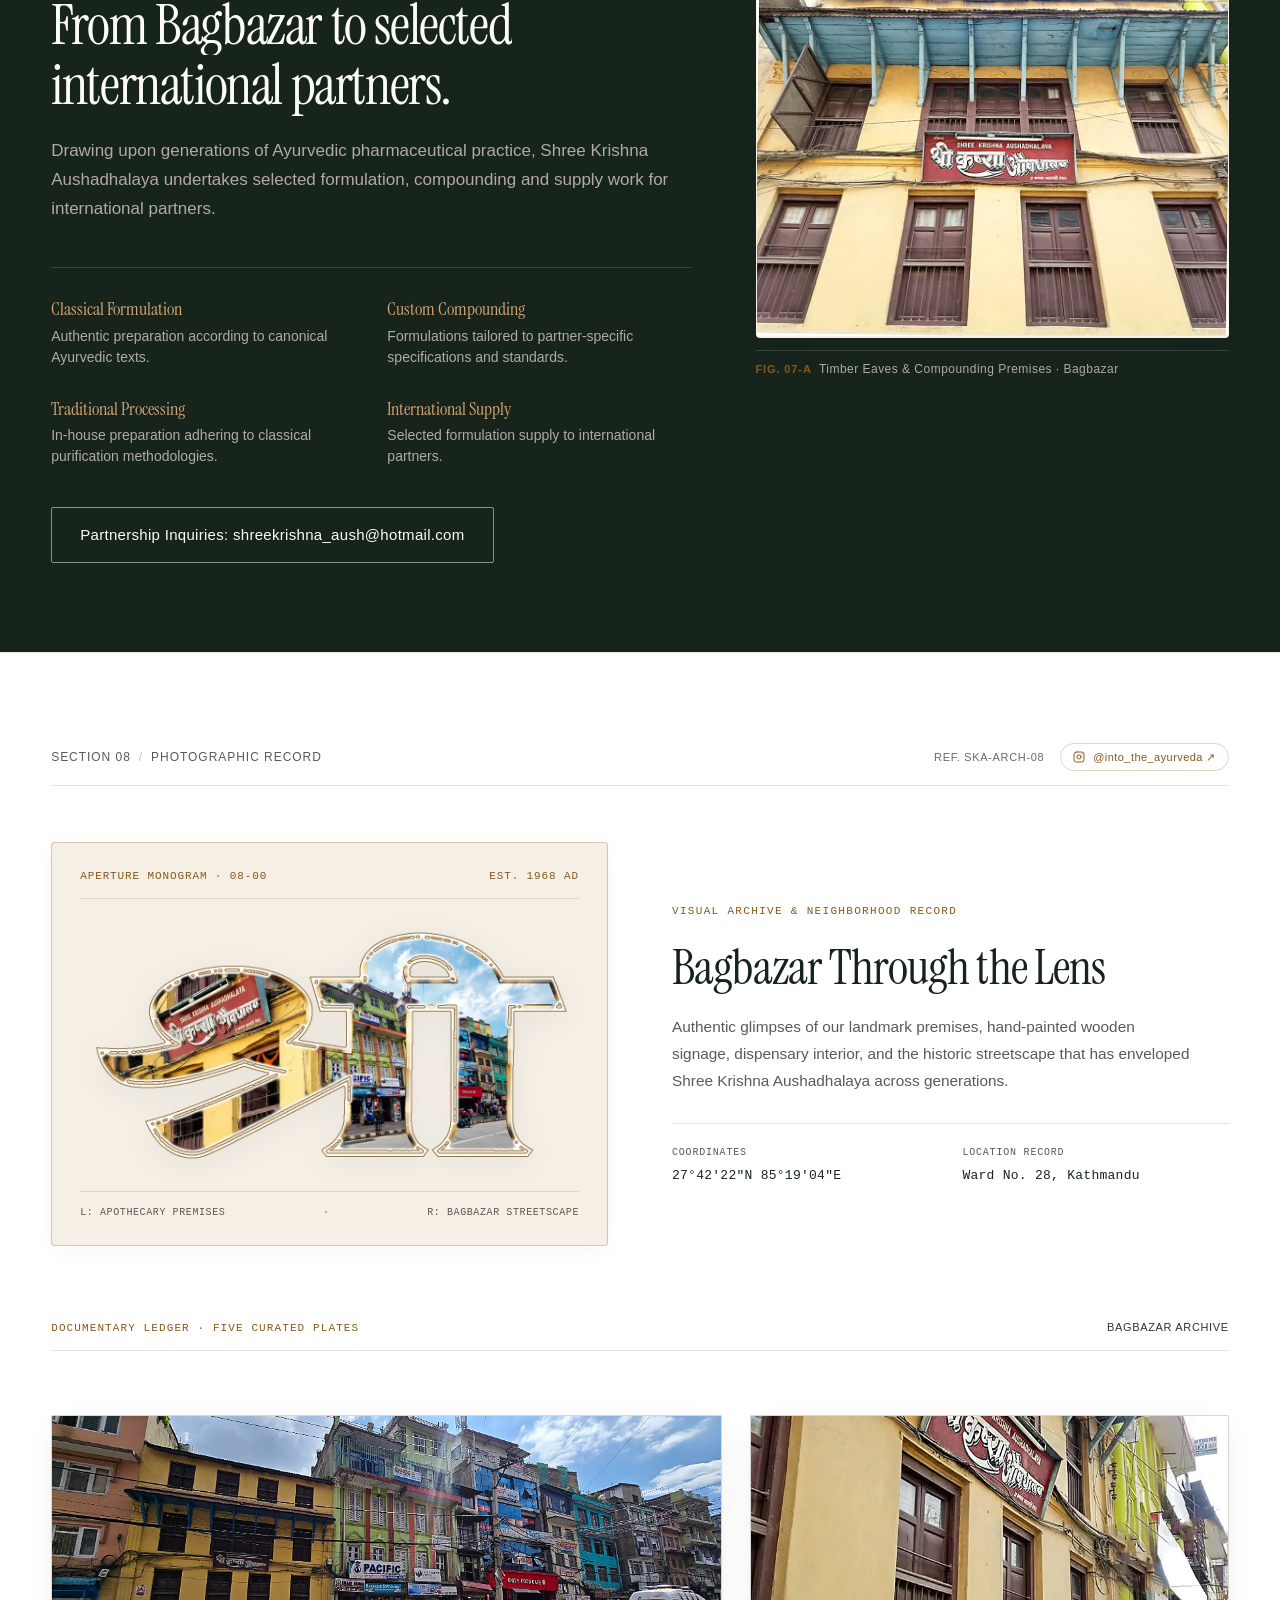
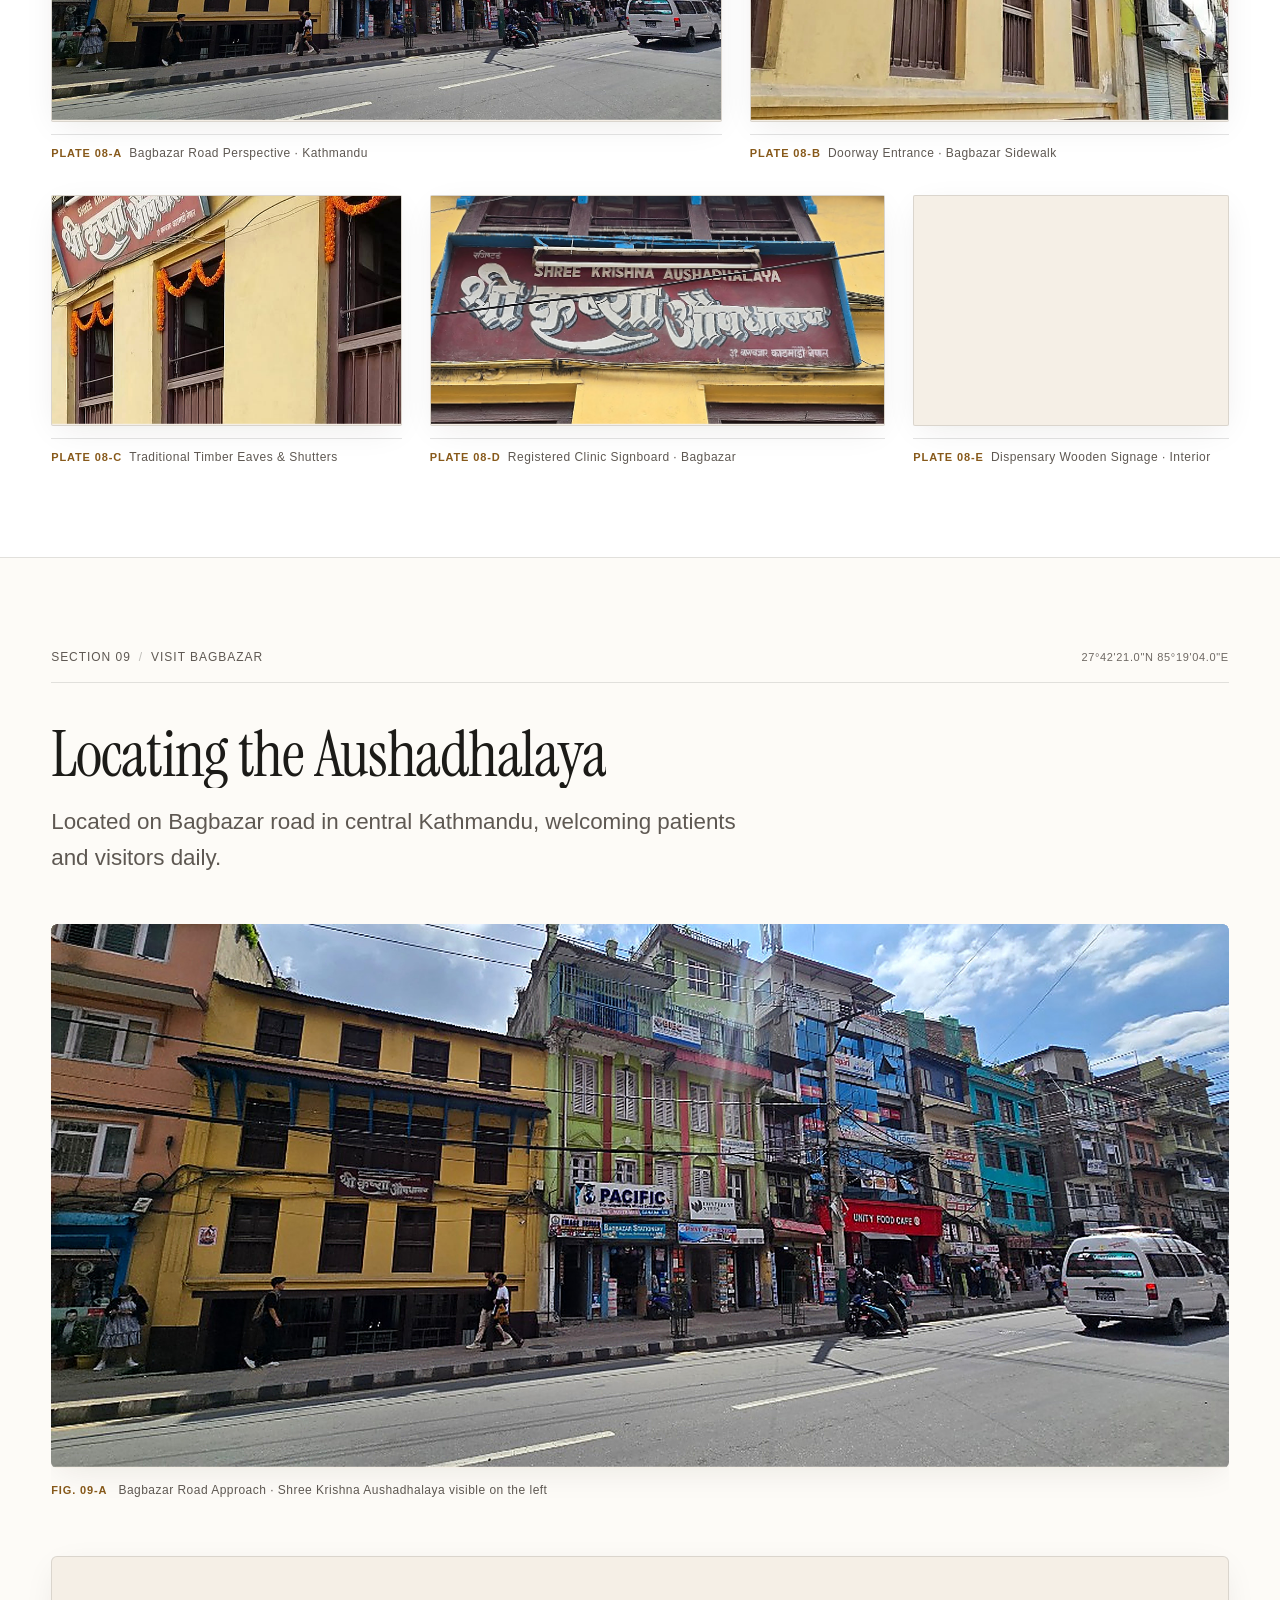
==== commit c37e3b7a: "feat: redesign Section 08 with refined photographic Devanagari monogram and gap-free gallery" ====
--- a/index.html
+++ b/index.html
@@ -1131,35 +1131,88 @@
     </section>
 
     <!-- ======================================================================
-         08. THE VISUAL ARCHIVE: ASYMMETRIC ARCHITECTURAL GALLERY
+         08. THE VISUAL ARCHIVE: ARCHIVAL APERTURE & DOCUMENTARY LEDGER
          ====================================================================== -->
     <section class="visual-archive" id="visual-archive">
       <div class="visual-archive__inner">
 
-        <div class="visual-archive__header" data-animate="fade-up">
-          <header class="archival-meta-bar">
-            <div class="archival-meta-bar__doc">
-              <span>SECTION 08</span>
-              <span class="meta-sep">/</span>
-              <span>PHOTOGRAPHIC RECORD</span>
-            </div>
-            <div class="archival-meta-bar__right">
-              <span class="archival-meta-bar__index">REF. SKA-ARCH-08</span>
-              <a href="https://www.instagram.com/into_the_ayurveda/?hl=en" target="_blank" rel="noopener noreferrer" class="gallery-instagram-cta">
-                <svg width="12" height="12" viewBox="0 0 24 24" fill="none" stroke="currentColor" stroke-width="2" stroke-linecap="round" stroke-linejoin="round" aria-hidden="true"><rect x="2" y="2" width="20" height="20" rx="5" ry="5"/><path d="M16 11.37A4 4 0 1 1 12.63 8 4 4 0 0 1 16 11.37z"/><line x1="17.5" y1="6.5" x2="17.51" y2="6.5"/></svg>
-                <span>@into_the_ayurveda ↗</span>
-              </a>
-            </div>
-          </header>
-          <h2 class="section-title" data-animate="split-lines">Bagbazar Through the Lens</h2>
-          <p class="section-lead">Authentic glimpses of our landmark premises, signage, dispensary interior, and historic neighbourhood.</p>
-        </div>
-
-        <div class="asymmetric-gallery">
-          <!-- Architectural Pair: Road Approach & Doorway Threshold -->
-          <div class="asym-row asym-row--primary">
+        <header class="archival-meta-bar" data-animate="fade-up">
+          <div class="archival-meta-bar__doc">
+            <span>SECTION 08</span>
+            <span class="meta-sep">/</span>
+            <span>PHOTOGRAPHIC RECORD</span>
+          </div>
+          <div class="archival-meta-bar__right">
+            <span class="archival-meta-bar__index">REF. SKA-ARCH-08</span>
+            <a href="https://www.instagram.com/into_the_ayurveda/?hl=en" target="_blank" rel="noopener noreferrer" class="gallery-instagram-cta">
+              <svg width="12" height="12" viewBox="0 0 24 24" fill="none" stroke="currentColor" stroke-width="2" stroke-linecap="round" stroke-linejoin="round" aria-hidden="true"><rect x="2" y="2" width="20" height="20" rx="5" ry="5"/><path d="M16 11.37A4 4 0 1 1 12.63 8 4 4 0 0 1 16 11.37z"/><line x1="17.5" y1="6.5" x2="17.51" y2="6.5"/></svg>
+              <span>@into_the_ayurveda ↗</span>
+            </a>
+          </div>
+        </header>
+
+        <!-- Hero Composition: Photographic 'श्री' Aperture Monogram + Editorial Narrative -->
+        <div class="visual-archive__hero">
+          <!-- Left: Monumental Photographic 'श्री' Monogram -->
+          <div class="va-monogram" data-animate="fade-up">
+            <div class="va-monogram__plate">
+              <div class="va-monogram__meta-top">
+                <span class="va-monogram__plate-code">APERTURE MONOGRAM · 08-00</span>
+                <span class="va-monogram__plate-tag">EST. 1968 AD</span>
+              </div>
+              <div class="va-monogram__visual">
+                <picture>
+                  <source srcset="assets/images/archival-shri-lens.webp" type="image/webp">
+                  <img
+                    src="assets/images/archival-shri-lens.png"
+                    alt="Devanagari letter Shri framing photographs of Shree Krishna Aushadhalaya facade and historic Bagbazar street"
+                    width="1024"
+                    height="512"
+                    loading="lazy"
+                    decoding="async"
+                    class="va-monogram__img"
+                  >
+                </picture>
+              </div>
+              <div class="va-monogram__meta-bottom">
+                <span>L: APOTHECARY PREMISES</span>
+                <span class="meta-sep">·</span>
+                <span>R: BAGBAZAR STREETSCAPE</span>
+              </div>
+            </div>
+          </div>
+
+          <!-- Right: Editorial Narrative -->
+          <div class="va-editorial" data-animate="fade-up" data-delay="0.1">
+            <span class="va-editorial__eyebrow">Visual Archive &amp; Neighborhood Record</span>
+            <h2 class="section-title" data-animate="split-lines">Bagbazar Through the Lens</h2>
+            <p class="section-lead">
+              Authentic glimpses of our landmark premises, hand-painted wooden signage, dispensary interior, and the historic streetscape that has enveloped Shree Krishna Aushadhalaya across generations.
+            </p>
+            <dl class="va-editorial__ledger">
+              <div class="va-ledger-col">
+                <dt>COORDINATES</dt>
+                <dd>27°42′22″N 85°19′04″E</dd>
+              </div>
+              <div class="va-ledger-col">
+                <dt>LOCATION RECORD</dt>
+                <dd>Ward No. 28, Kathmandu</dd>
+              </div>
+            </dl>
+          </div>
+        </div>
+
+        <!-- Asymmetrical Editorial Gallery: 5 Curated Plates (Zero-Whitespace Architecture) -->
+        <div class="va-gallery">
+          <div class="va-gallery-header" data-animate="fade-up">
+            <span class="va-gallery-header__title">Documentary Ledger · Five Curated Plates</span>
+            <span class="archival-meta-bar__index">BAGBAZAR ARCHIVE</span>
+          </div>
+
+          <!-- Row 1: Road Approach & Threshold Entrance -->
+          <div class="va-gallery__row va-gallery__row--top">
             <!-- Plate 08-A: Street Context Approach -->
-            <figure class="asym-item" data-animate="fade-up">
+            <figure class="va-plate" data-animate="fade-up">
               <div class="img-frame">
                 <img src="assets/images/street-context.jpg" alt="Bagbazar street approach to the Shree Krishna Aushadhalaya building" width="1024" height="473" loading="lazy" decoding="async">
               </div>
@@ -1167,7 +1220,7 @@
             </figure>
 
             <!-- Plate 08-B: Street Entrance Perspective -->
-            <figure class="asym-item" data-animate="fade-up" data-delay="0.1">
+            <figure class="va-plate" data-animate="fade-up" data-delay="0.1">
               <div class="img-frame">
                 <img src="assets/images/street-entrance-perspective.jpg" alt="Street-level view looking up at entrance door #509 of Shree Krishna Aushadhalaya" width="473" height="1024" loading="lazy" decoding="async">
               </div>
@@ -1175,10 +1228,10 @@
             </figure>
           </div>
 
-          <!-- Architectural Triptych: Timber Eaves, Clinic Signboard, Interior Signage -->
-          <div class="asym-row asym-row--secondary">
+          <!-- Row 2: Timber Eaves, Clinic Signboard, Interior Signage -->
+          <div class="va-gallery__row va-gallery__row--bottom">
             <!-- Plate 08-C: Upper Facade Garlands -->
-            <figure class="asym-item" data-animate="fade-up" data-delay="0.15">
+            <figure class="va-plate" data-animate="fade-up" data-delay="0.15">
               <div class="img-frame">
                 <img src="assets/images/century-heritage.jpg" alt="Upper facade of dispensary adorned with festive marigold garlands in Bagbazar" width="640" height="640" loading="lazy" decoding="async">
               </div>
@@ -1186,7 +1239,7 @@
             </figure>
 
             <!-- Plate 08-D: Signboard Detail -->
-            <figure class="asym-item" data-animate="fade-up" data-delay="0.2">
+            <figure class="va-plate" data-animate="fade-up" data-delay="0.2">
               <div class="img-frame">
                 <img src="assets/images/signboard-detail.jpg" alt="Hand-painted registered signboard of Shree Krishna Aushadhalaya in Bagbazar" width="1024" height="473" loading="lazy" decoding="async">
               </div>
@@ -1194,7 +1247,7 @@
             </figure>
 
             <!-- Plate 08-E: Indoor Signboard -->
-            <figure class="asym-item" data-animate="fade-up" data-delay="0.25">
+            <figure class="va-plate" data-animate="fade-up" data-delay="0.25">
               <div class="img-frame">
                 <img src="assets/images/indoor-signboard.jpg" alt="Interior wooden sign announcing traditional Ayurvedic medicines" width="473" height="1024" loading="lazy" decoding="async">
               </div>
--- a/styles.css
+++ b/styles.css
@@ -2395,59 +2395,215 @@
   padding: 0 var(--container-padding);
 }
 
-.visual-archive__header {
+.visual-archive .archival-meta-bar {
   margin-bottom: 3.5rem;
 }
 
-.asymmetric-gallery {
-  display: flex;
-  flex-direction: column;
-  gap: 2.25rem;
-}
-
-.asym-row {
+/* ── Hero Composition: Monogram + Editorial Narrative ── */
+.visual-archive__hero {
+  display: grid;
+  grid-template-columns: 1fr 1fr;
+  gap: clamp(2.5rem, 5vw, 4.5rem);
+  align-items: center;
+  margin-bottom: 4.5rem;
+}
+
+/* Monogram Card */
+.va-monogram {
+  display: flex;
+  flex-direction: column;
+}
+
+.va-monogram__plate {
+  background-color: var(--c-bg-surface-tint);
+  border: 1px solid rgba(135, 89, 26, 0.28);
+  border-radius: 4px;
+  padding: 1.5rem 1.75rem;
+  box-shadow: 0 4px 20px rgba(22, 36, 28, 0.04);
+  transition: border-color var(--transition-fast), box-shadow var(--transition-fast);
+}
+
+.va-monogram__plate:hover {
+  border-color: var(--c-accent-ochre);
+  box-shadow: 0 8px 30px rgba(22, 36, 28, 0.07);
+}
+
+.va-monogram__meta-top {
+  display: flex;
+  justify-content: space-between;
+  align-items: center;
+  border-bottom: 1px solid var(--c-border-subtle);
+  padding-bottom: 0.75rem;
+  margin-bottom: 1.25rem;
+  font-family: ui-monospace, SFMono-Regular, Menlo, Monaco, Consolas, "Liberation Mono", "Courier New", monospace;
+  font-size: 0.6875rem;
+  letter-spacing: 0.08em;
+  color: var(--c-accent-ochre);
+}
+
+.va-monogram__visual {
+  display: flex;
+  align-items: center;
+  justify-content: center;
+  padding: 0.75rem 0 1.25rem;
+}
+
+.va-monogram__img {
+  width: 100%;
+  max-width: 480px;
+  height: auto;
+  display: block;
+  filter: drop-shadow(0 6px 16px rgba(22, 36, 28, 0.06));
+  transition: transform var(--transition-slow);
+}
+
+.va-monogram__plate:hover .va-monogram__img {
+  transform: scale(1.015);
+}
+
+.va-monogram__meta-bottom {
+  display: flex;
+  justify-content: space-between;
+  align-items: center;
+  border-top: 1px solid var(--c-border-subtle);
+  padding-top: 0.75rem;
+  font-family: ui-monospace, SFMono-Regular, Menlo, Monaco, Consolas, "Liberation Mono", "Courier New", monospace;
+  font-size: 0.625rem;
+  letter-spacing: 0.06em;
+  color: var(--c-text-muted);
+}
+
+/* Editorial Narrative Block */
+.va-editorial {
+  display: flex;
+  flex-direction: column;
+  gap: 1.25rem;
+}
+
+.va-editorial__eyebrow {
+  font-family: ui-monospace, SFMono-Regular, Menlo, Monaco, Consolas, "Liberation Mono", "Courier New", monospace;
+  font-size: 0.6875rem;
+  letter-spacing: 0.12em;
+  text-transform: uppercase;
+  color: var(--c-accent-ochre);
+}
+
+.va-editorial .section-title {
+  margin: 0;
+  font-size: clamp(2.25rem, 3.8vw, 3.25rem);
+  line-height: 1.1;
+  color: var(--c-accent-forest);
+}
+
+.va-editorial .section-lead {
+  margin: 0;
+  font-size: clamp(0.9375rem, 1.2vw, 1.0625rem);
+  line-height: 1.75;
+  color: var(--c-text-muted);
+  max-width: 520px;
+}
+
+.va-editorial__ledger {
+  display: grid;
+  grid-template-columns: 1fr 1fr;
+  gap: 1.5rem;
+  border-top: 1px solid var(--c-border-subtle);
+  padding-top: 1.25rem;
+  margin-top: 0.5rem;
+}
+
+.va-ledger-col dt {
+  font-family: ui-monospace, SFMono-Regular, Menlo, Monaco, Consolas, "Liberation Mono", "Courier New", monospace;
+  font-size: 0.625rem;
+  letter-spacing: 0.08em;
+  color: var(--c-text-muted);
+  margin-bottom: 0.25rem;
+}
+
+.va-ledger-col dd {
+  margin: 0;
+  font-family: ui-monospace, SFMono-Regular, Menlo, Monaco, Consolas, "Liberation Mono", "Courier New", monospace;
+  font-size: 0.8125rem;
+  letter-spacing: 0.02em;
+  color: var(--c-accent-forest);
+  font-weight: 500;
+}
+
+/* ── Photographic Gallery Grid (Zero Whitespace Architecture) ── */
+.va-gallery-header {
+  display: flex;
+  justify-content: space-between;
+  align-items: baseline;
+  border-bottom: 1px solid var(--c-border-subtle);
+  padding-bottom: 0.75rem;
+  margin-bottom: 2rem;
+}
+
+.va-gallery-header__title {
+  font-family: ui-monospace, SFMono-Regular, Menlo, Monaco, Consolas, "Liberation Mono", "Courier New", monospace;
+  font-size: 0.6875rem;
+  letter-spacing: 0.1em;
+  text-transform: uppercase;
+  color: var(--c-accent-ochre);
+}
+
+.va-gallery {
+  display: flex;
+  flex-direction: column;
+  gap: 2rem;
+}
+
+.va-gallery__row {
   display: grid;
   gap: 1.75rem;
-  align-items: start;
-}
-
-.asym-row--primary {
-  grid-template-columns: 1.35fr 1fr;
-}
-
-/* Heights removed: images display at natural aspect ratio to preserve full photographic content */
-.asym-row--primary .img-frame {
-  height: auto;
-}
-
-.asym-row--secondary {
-  grid-template-columns: 1fr 1.35fr 0.85fr;
-}
-
-/* Heights removed: images display at natural aspect ratio to preserve full photographic content */
-.asym-row--secondary .img-frame {
-  height: auto;
-}
-
-.asym-item {
+  align-items: stretch;
+}
+
+.va-gallery__row--top {
+  grid-template-columns: 1.4fr 1fr;
+}
+
+.va-gallery__row--bottom {
+  grid-template-columns: 1fr 1.3fr 0.9fr;
+}
+
+.va-plate {
+  margin: 0;
   display: flex;
   flex-direction: column;
   gap: 0.75rem;
 }
 
-.asym-item .img-frame {
+.va-plate .img-frame {
   width: 100%;
-}
-
-.asym-item .img-frame img {
+  overflow: hidden;
+  background-color: var(--c-bg-surface-tint);
+  border: 1px solid var(--c-border-subtle);
+  border-radius: 2px;
+}
+
+.va-gallery__row--top .img-frame {
+  height: clamp(280px, 24vw, 340px);
+}
+
+.va-gallery__row--bottom .img-frame {
+  height: clamp(220px, 18vw, 260px);
+}
+
+.va-plate .img-frame img {
   width: 100%;
-  height: auto;
+  height: 100%;
+  object-fit: cover;
+  object-position: center;
   display: block;
-  object-fit: cover;
   transition: transform var(--transition-slow);
 }
 
-.asym-caption {
+.va-plate:hover .img-frame img {
+  transform: scale(1.03);
+}
+
+.va-plate .asym-caption {
   font-size: 0.75rem;
   letter-spacing: 0.04em;
   color: var(--c-text-muted);
@@ -2942,16 +3098,18 @@
     grid-column: span 2;
   }
 
-  .asymmetric-gallery {
-    grid-template-columns: repeat(2, 1fr);
-  }
-
-  .asym-item--wide {
+  .visual-archive__hero {
+    grid-template-columns: 1fr;
+    gap: 3rem;
+  }
+
+  .va-gallery__row--top,
+  .va-gallery__row--bottom {
+    grid-template-columns: 1fr 1fr;
+  }
+
+  .va-gallery__row--bottom .va-plate:last-child {
     grid-column: span 2;
-  }
-
-  .asym-item--tall {
-    grid-row: span 1;
   }
 
   .visit-details-strip {
@@ -3158,17 +3316,42 @@
     grid-template-columns: 1fr;
   }
 
-  .asymmetric-gallery {
-    gap: 2rem;
-  }
-
-  .asym-row--primary,
-  .asym-row--secondary {
+  .visual-archive__hero {
     grid-template-columns: 1fr;
     gap: 2rem;
-  }
-
-  /* Mobile: images remain at natural aspect ratios in single-column layout */
+    margin-bottom: 3rem;
+  }
+
+  .va-monogram__plate {
+    padding: 1.25rem 1rem;
+  }
+
+  .va-editorial .section-title {
+    font-size: clamp(1.85rem, 6vw, 2.5rem);
+  }
+
+  .va-editorial__ledger {
+    grid-template-columns: 1fr;
+    gap: 0.75rem;
+  }
+
+  .va-gallery__row--top,
+  .va-gallery__row--bottom {
+    grid-template-columns: 1fr;
+    gap: 1.75rem;
+  }
+
+  .va-gallery__row--top .img-frame {
+    height: 220px;
+  }
+
+  .va-gallery__row--bottom .img-frame {
+    height: 200px;
+  }
+
+  .va-gallery__row--bottom .va-plate:last-child {
+    grid-column: span 1;
+  }
 
   .visit-actions {
     flex-direction: column;
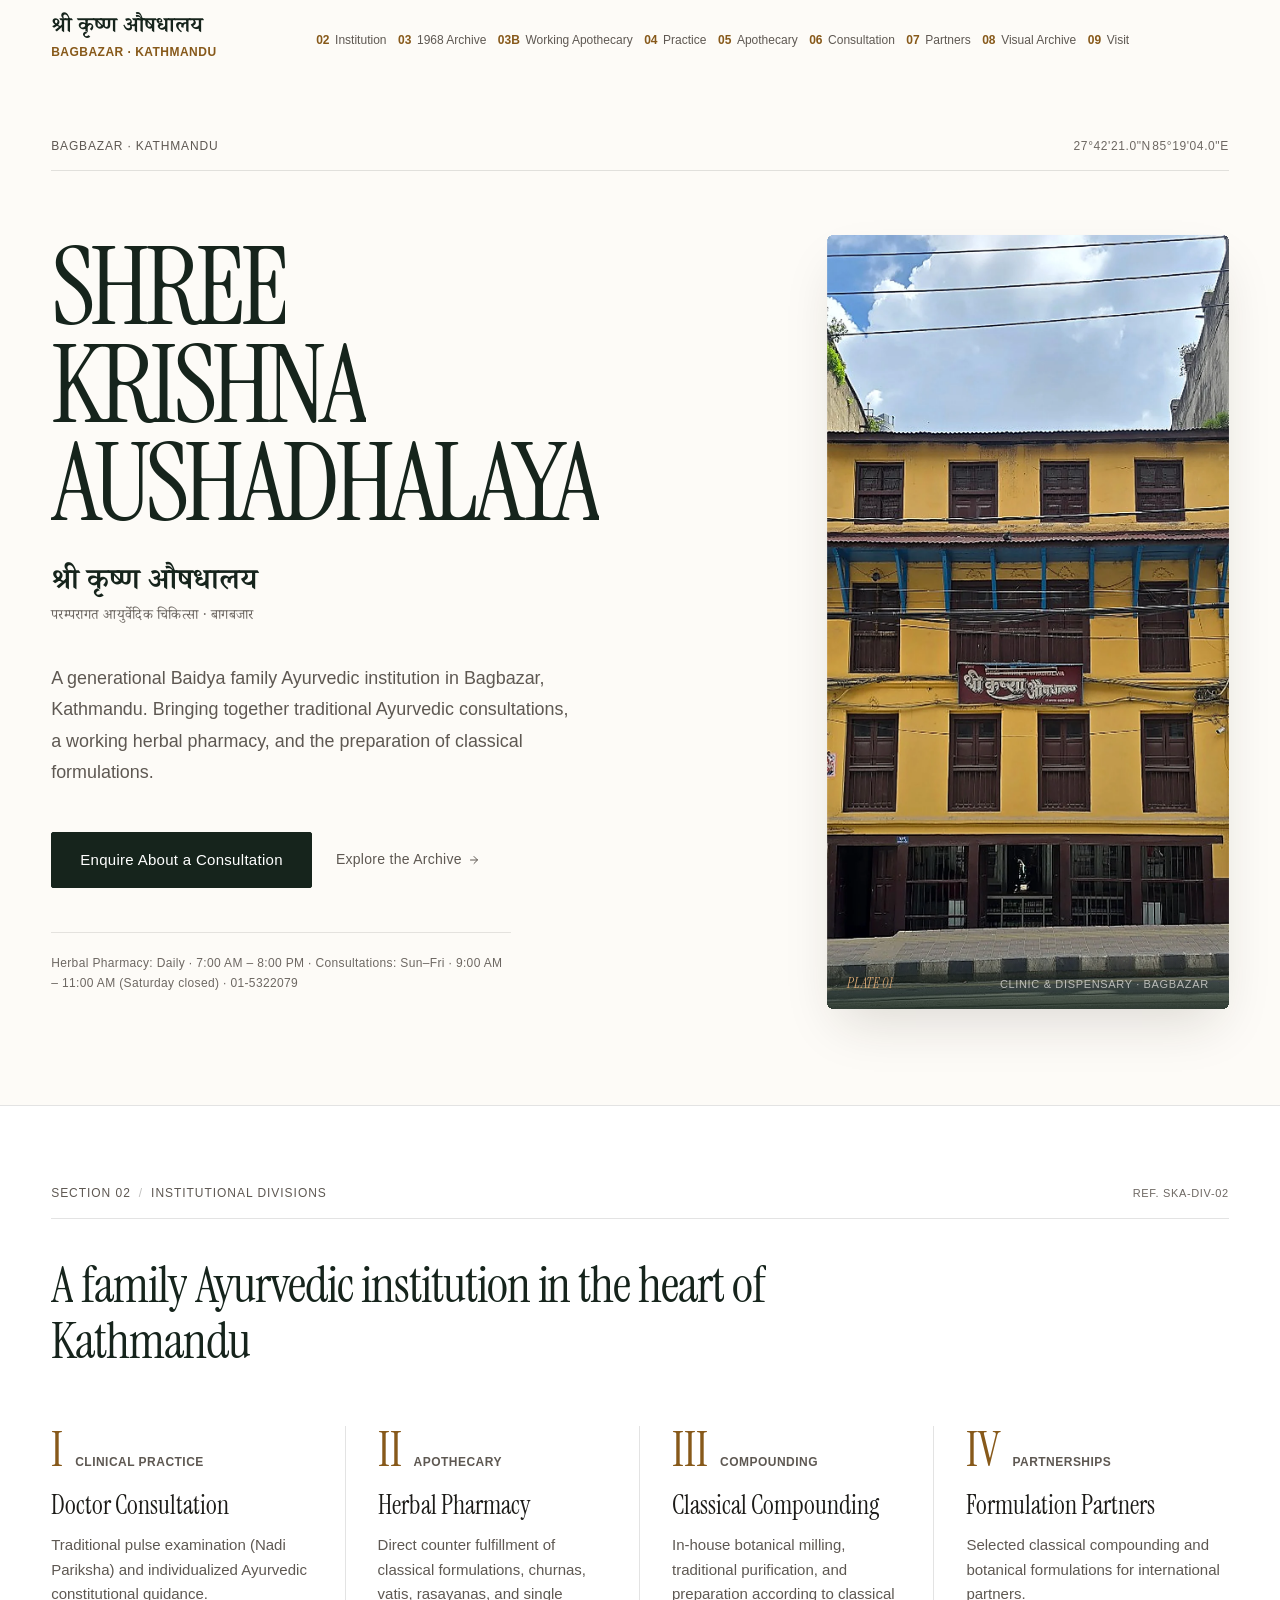
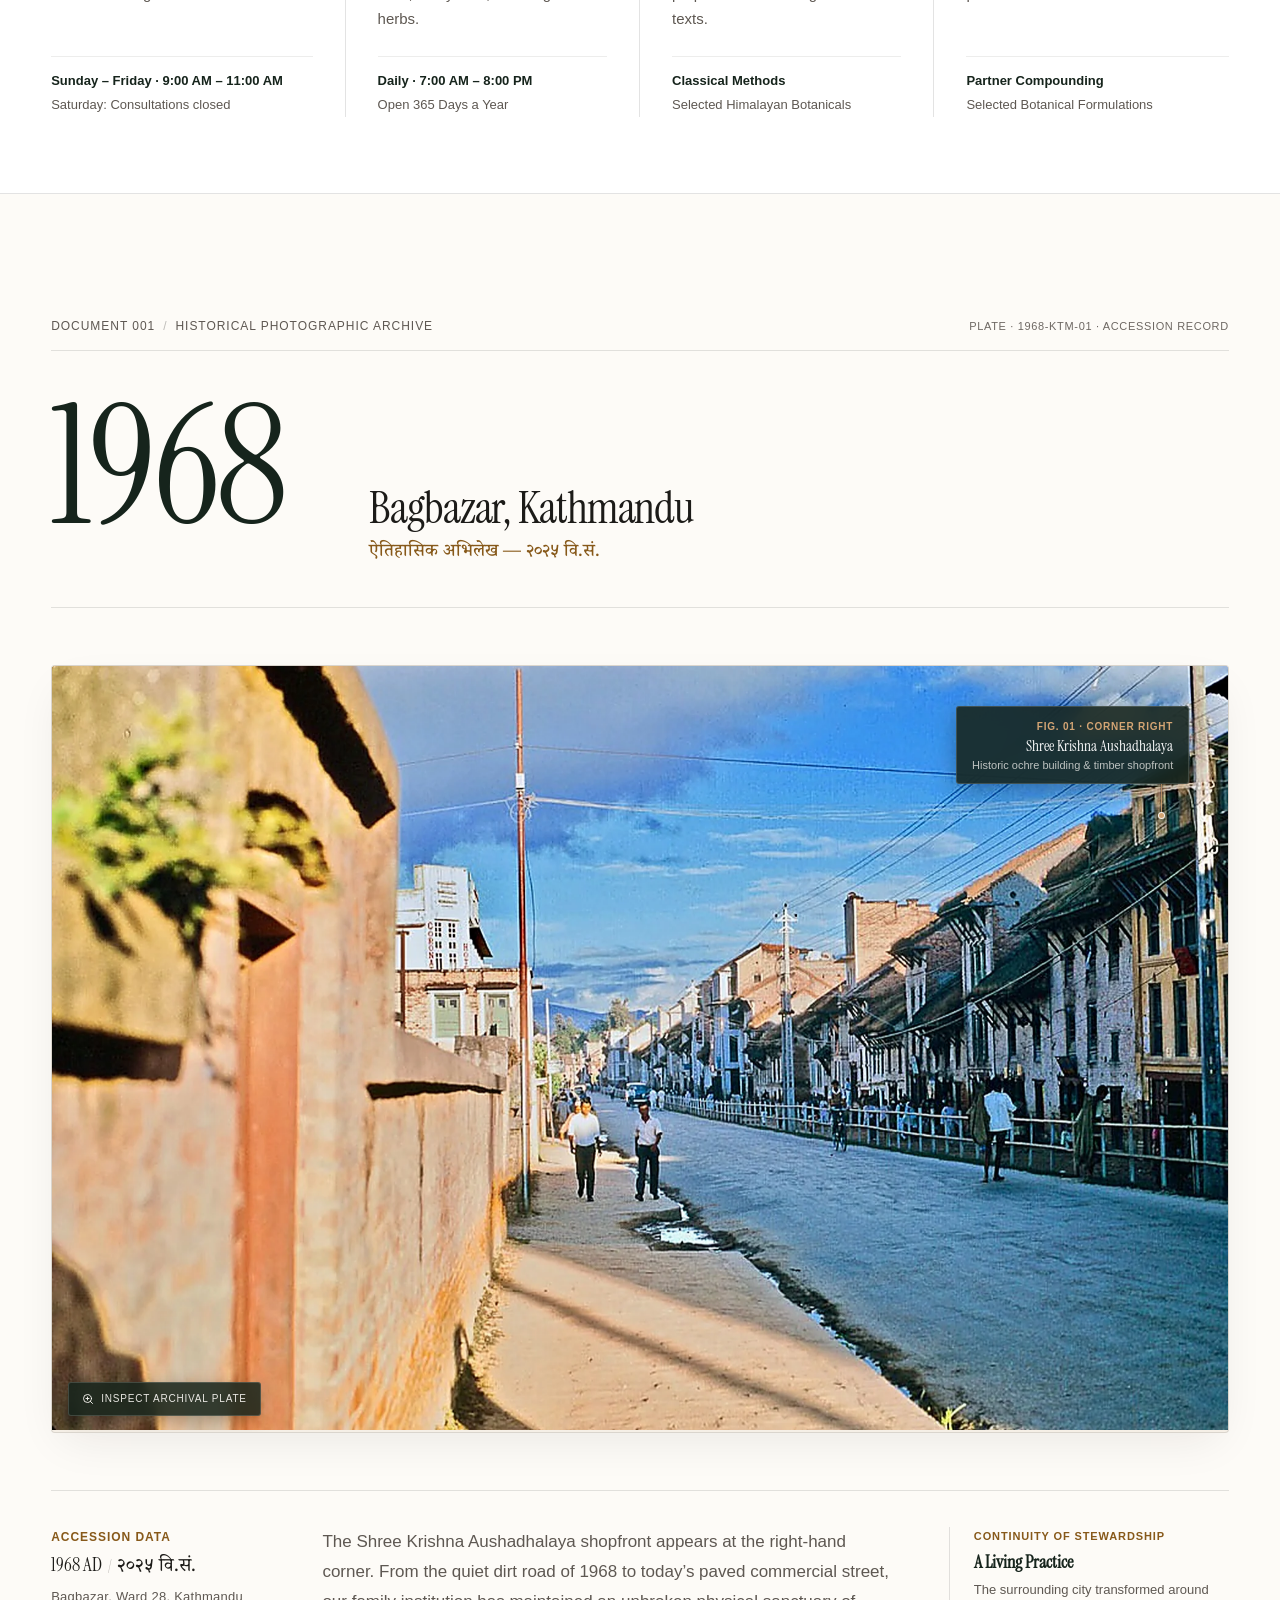
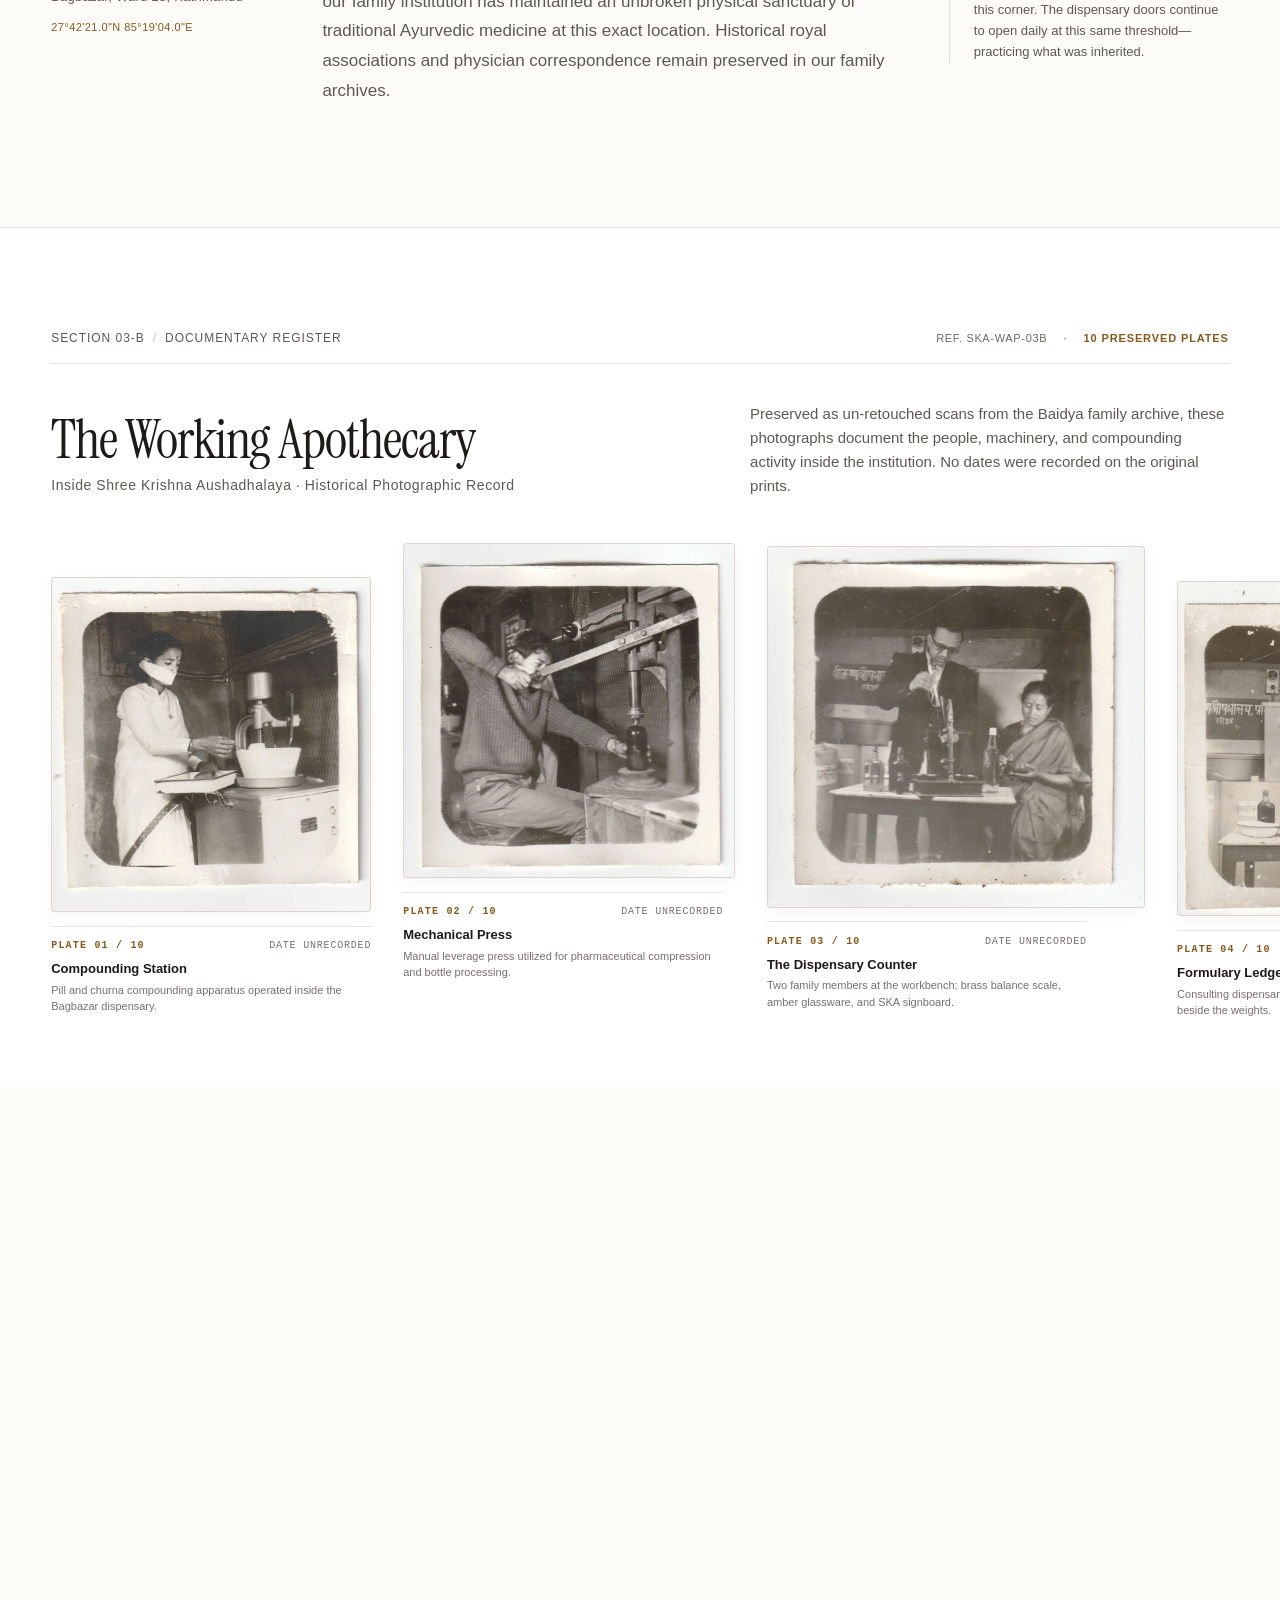
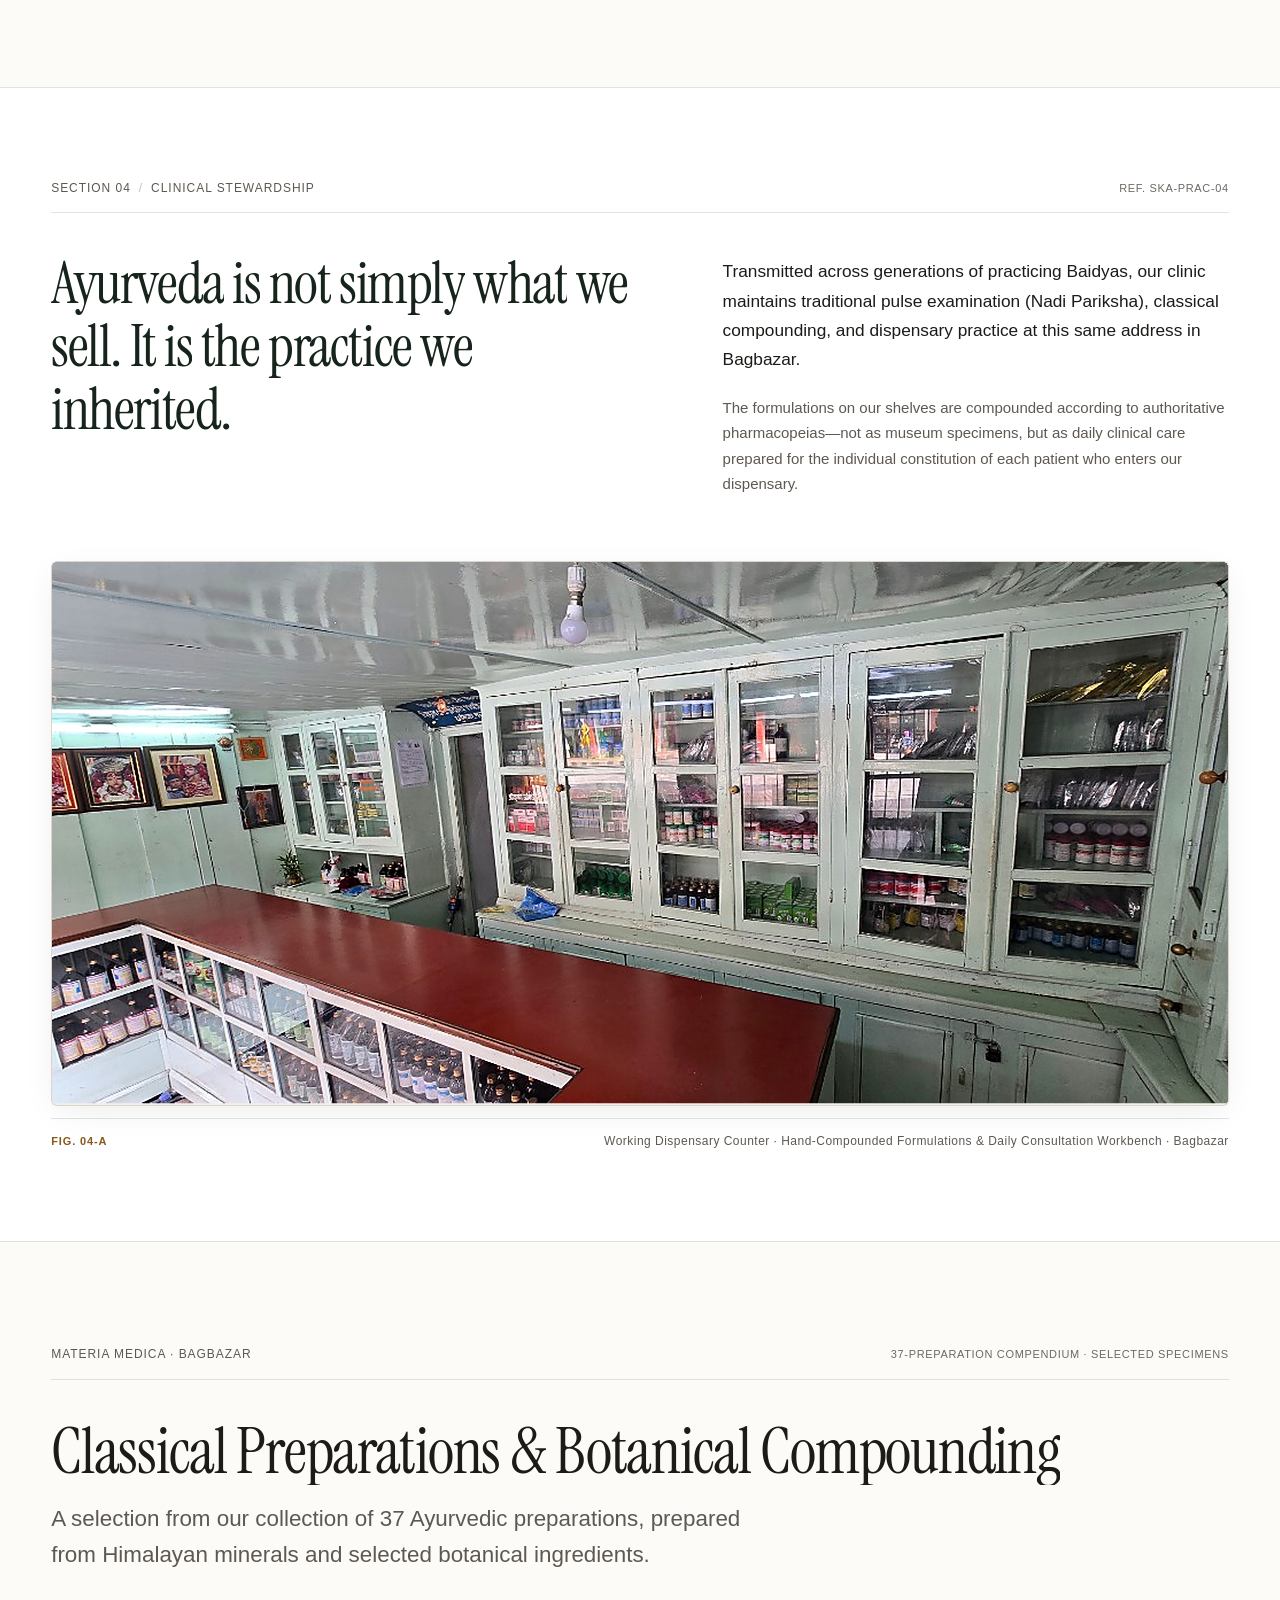
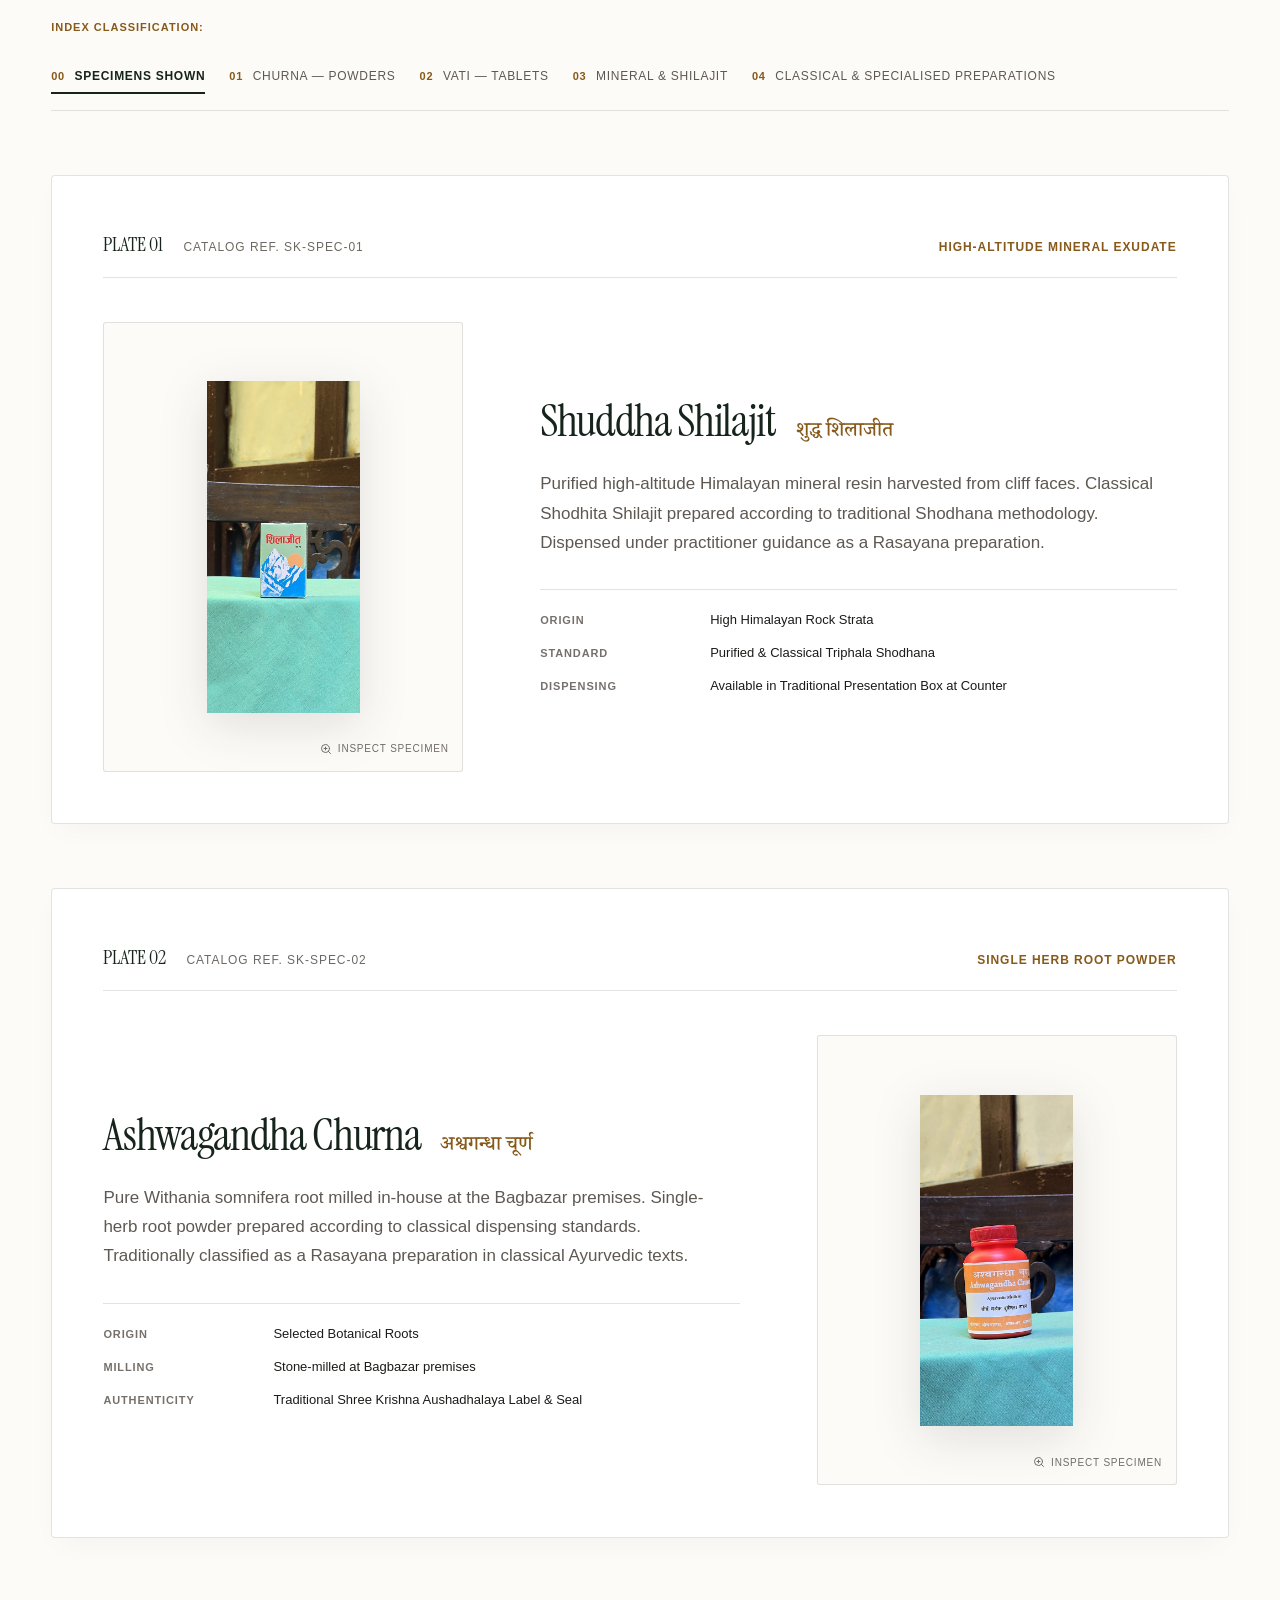
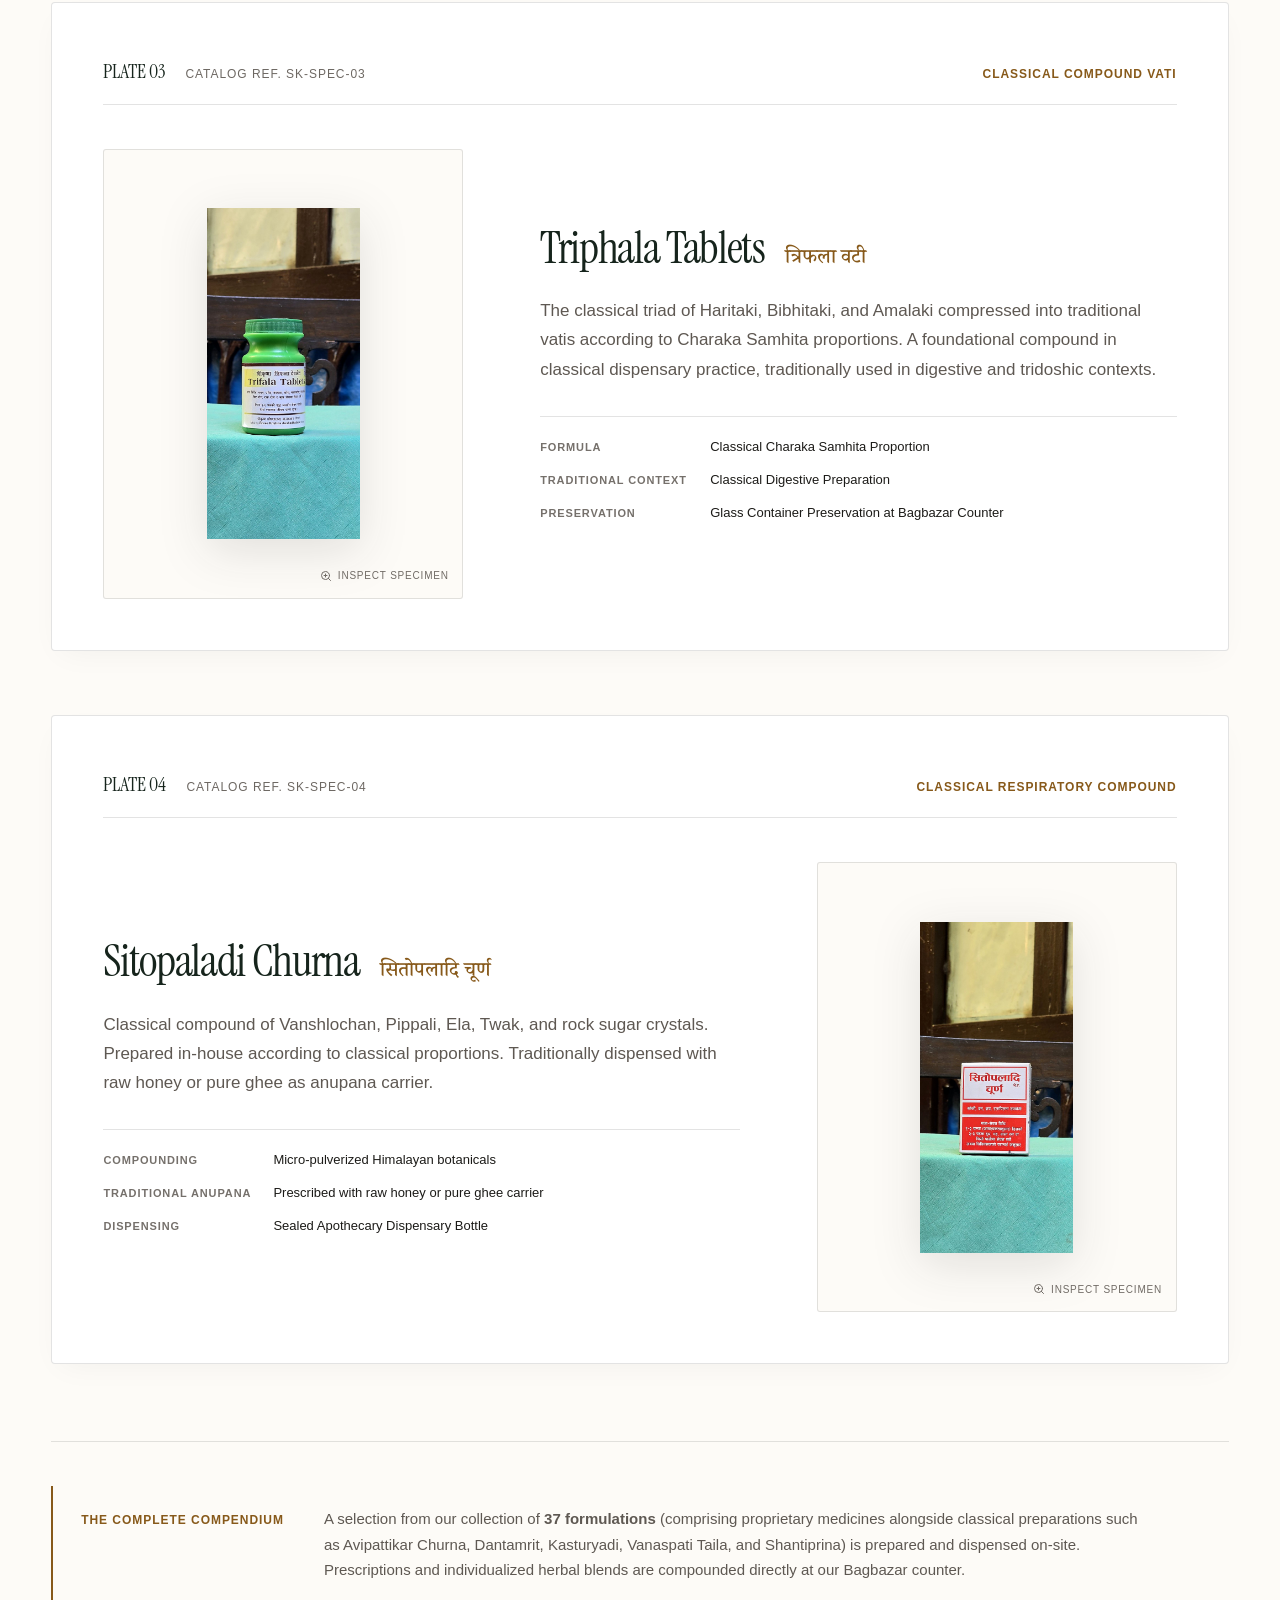
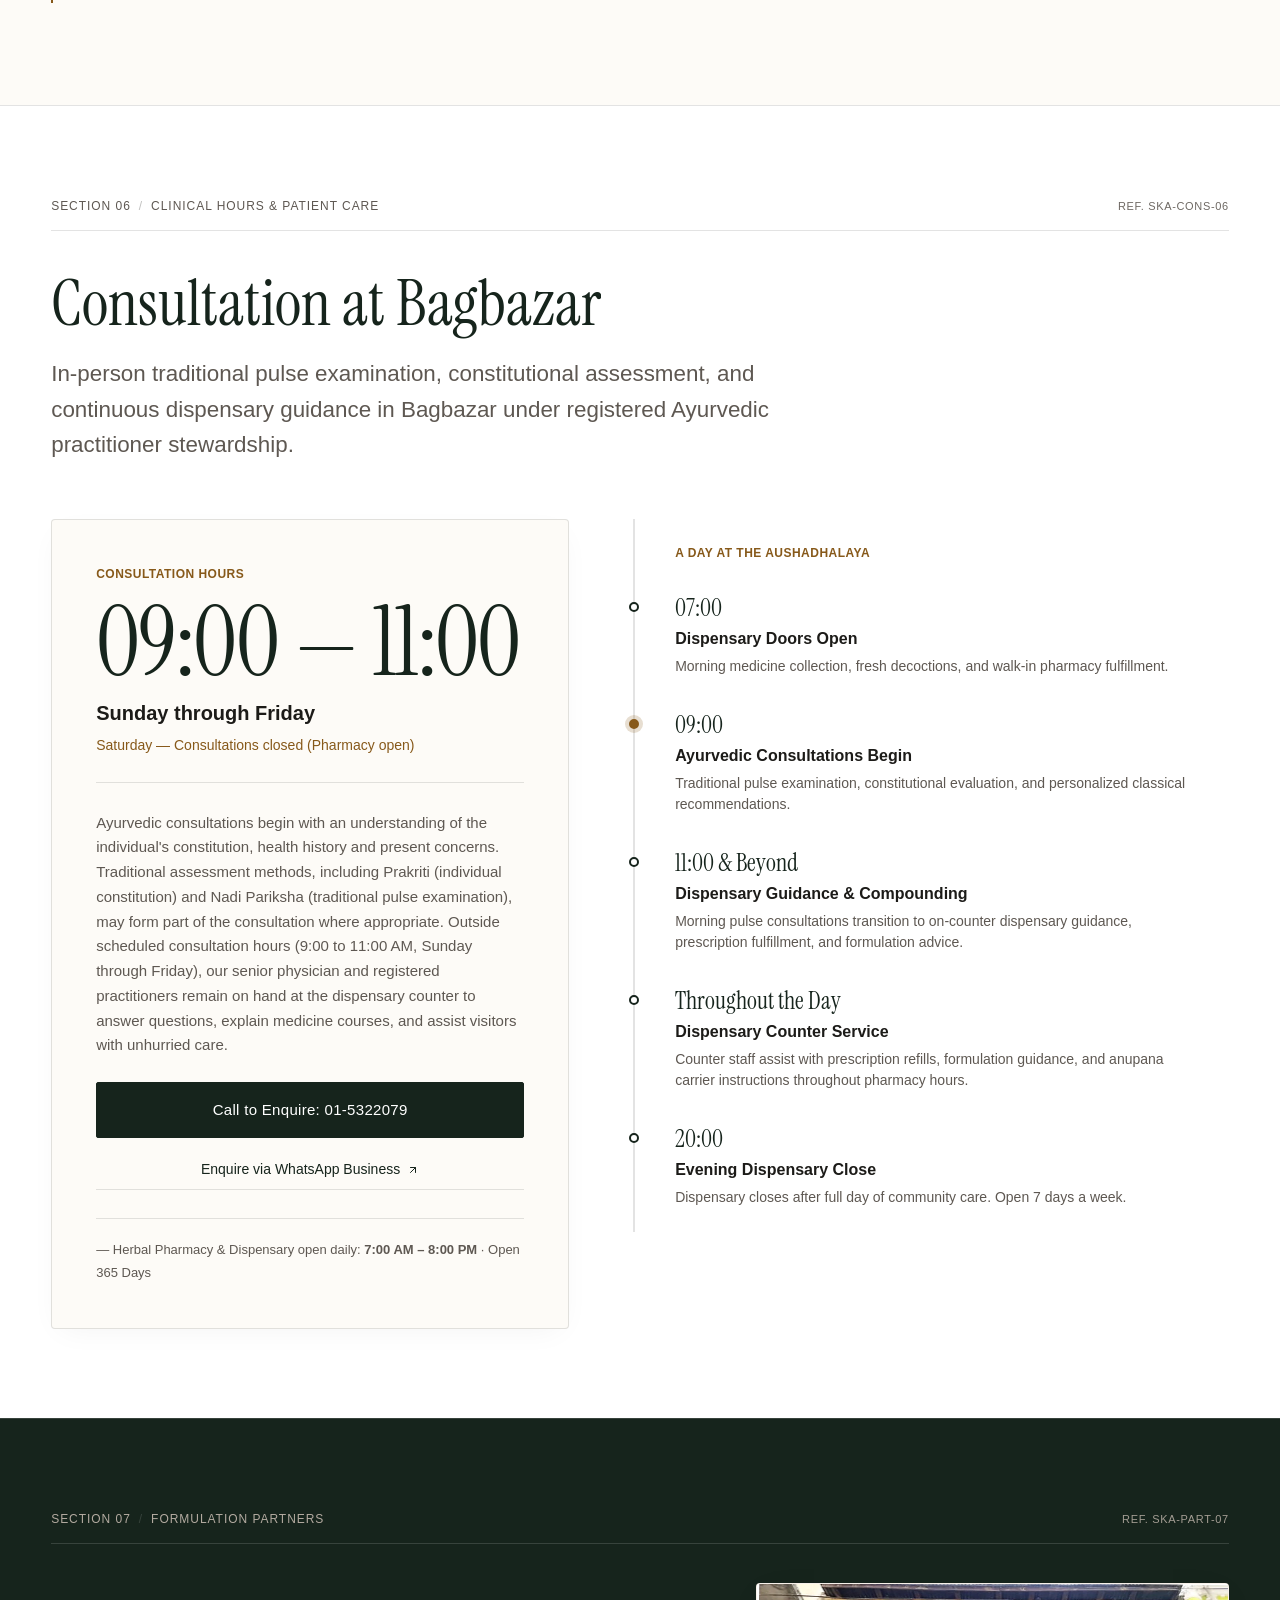
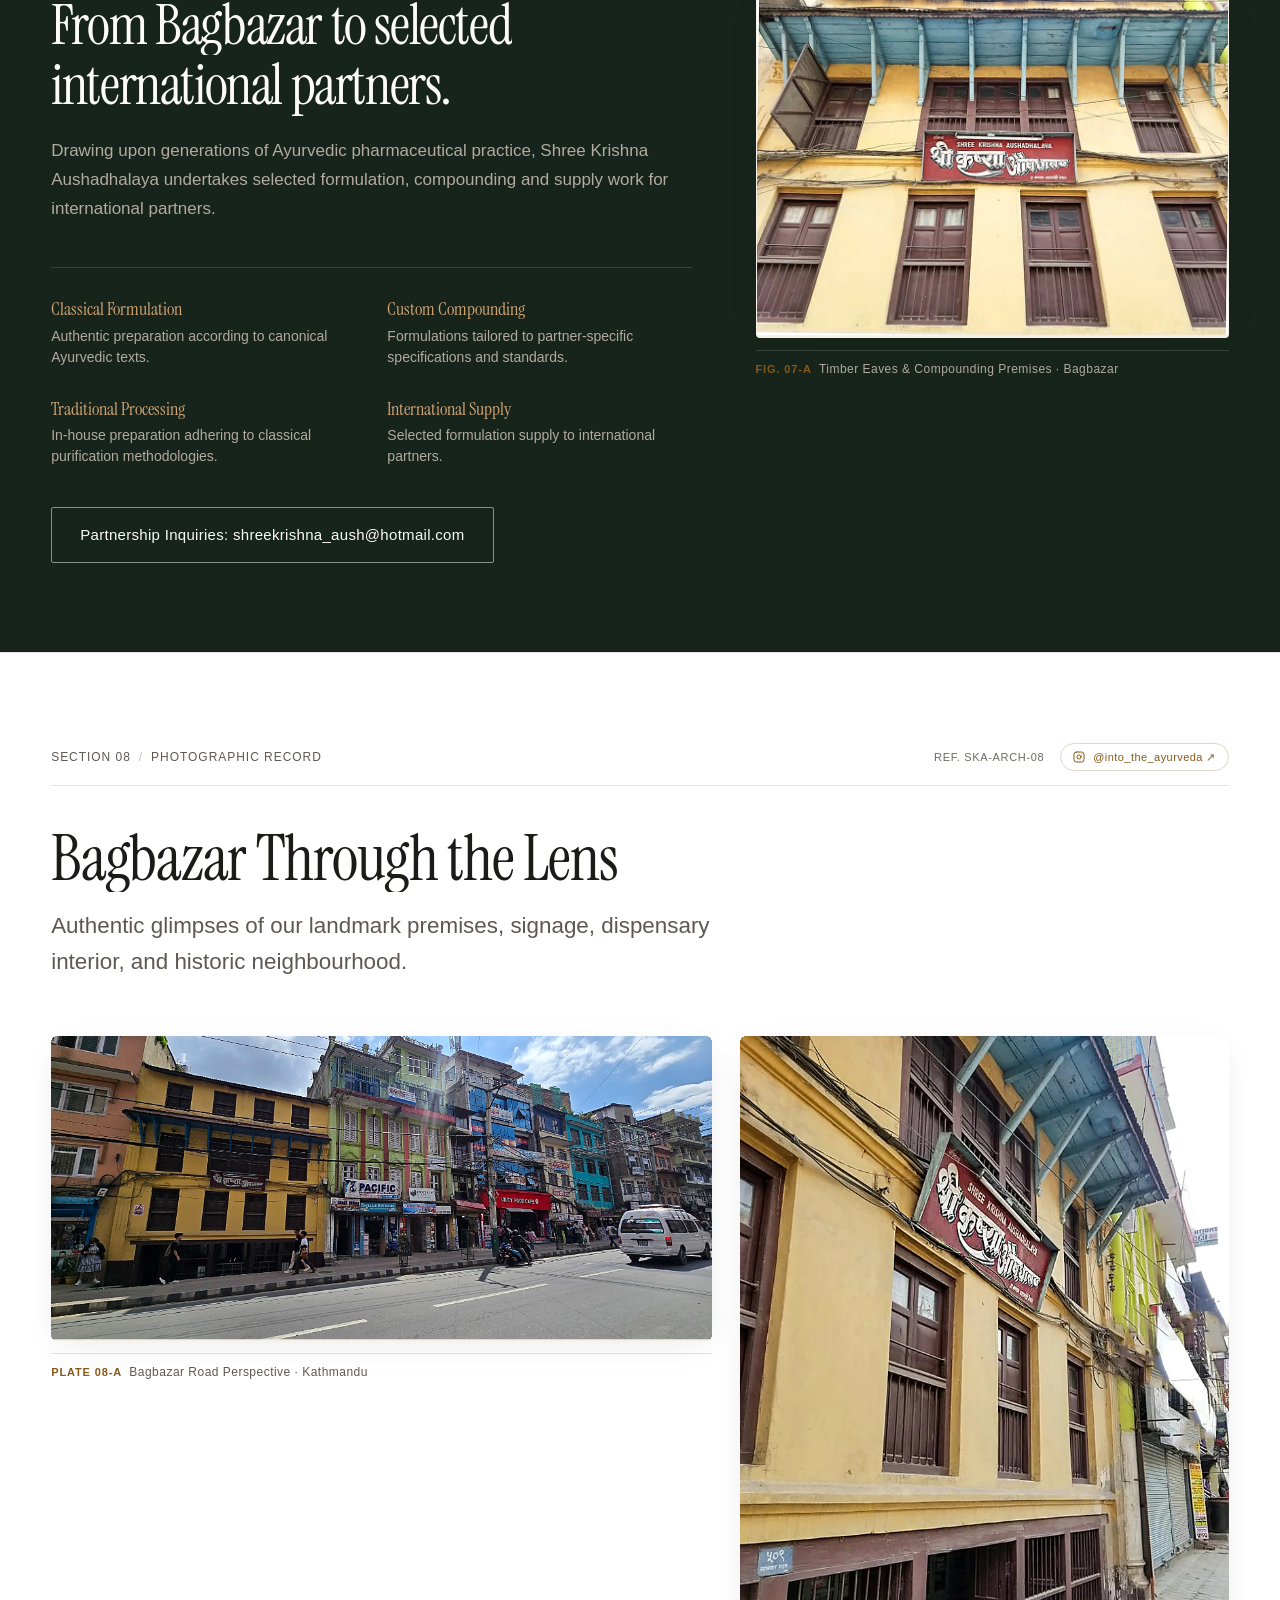
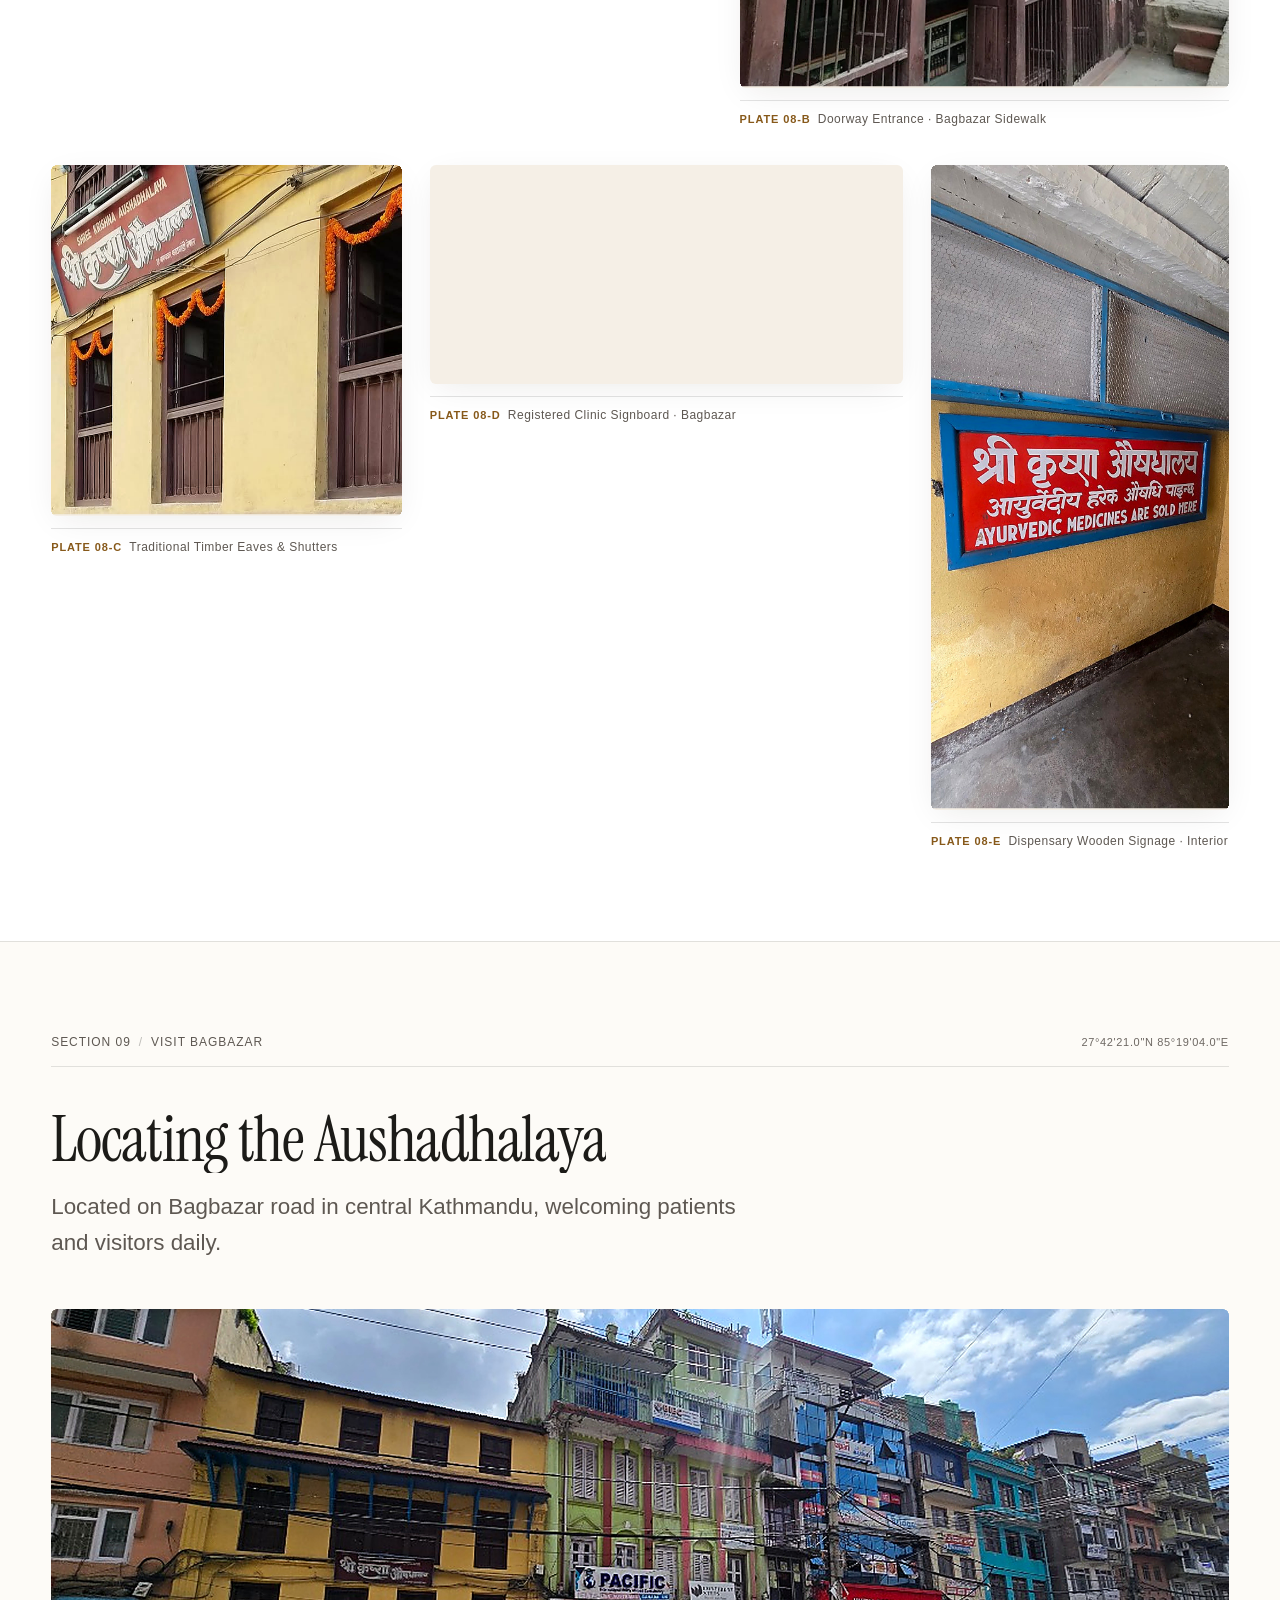
==== commit 60e49b65: "revert: undo Section 08 redesign and restore previous gallery layout" ====
--- a/index.html
+++ b/index.html
@@ -1131,88 +1131,35 @@
     </section>
 
     <!-- ======================================================================
-         08. THE VISUAL ARCHIVE: ARCHIVAL APERTURE & DOCUMENTARY LEDGER
+         08. THE VISUAL ARCHIVE: ASYMMETRIC ARCHITECTURAL GALLERY
          ====================================================================== -->
     <section class="visual-archive" id="visual-archive">
       <div class="visual-archive__inner">
 
-        <header class="archival-meta-bar" data-animate="fade-up">
-          <div class="archival-meta-bar__doc">
-            <span>SECTION 08</span>
-            <span class="meta-sep">/</span>
-            <span>PHOTOGRAPHIC RECORD</span>
-          </div>
-          <div class="archival-meta-bar__right">
-            <span class="archival-meta-bar__index">REF. SKA-ARCH-08</span>
-            <a href="https://www.instagram.com/into_the_ayurveda/?hl=en" target="_blank" rel="noopener noreferrer" class="gallery-instagram-cta">
-              <svg width="12" height="12" viewBox="0 0 24 24" fill="none" stroke="currentColor" stroke-width="2" stroke-linecap="round" stroke-linejoin="round" aria-hidden="true"><rect x="2" y="2" width="20" height="20" rx="5" ry="5"/><path d="M16 11.37A4 4 0 1 1 12.63 8 4 4 0 0 1 16 11.37z"/><line x1="17.5" y1="6.5" x2="17.51" y2="6.5"/></svg>
-              <span>@into_the_ayurveda ↗</span>
-            </a>
-          </div>
-        </header>
-
-        <!-- Hero Composition: Photographic 'श्री' Aperture Monogram + Editorial Narrative -->
-        <div class="visual-archive__hero">
-          <!-- Left: Monumental Photographic 'श्री' Monogram -->
-          <div class="va-monogram" data-animate="fade-up">
-            <div class="va-monogram__plate">
-              <div class="va-monogram__meta-top">
-                <span class="va-monogram__plate-code">APERTURE MONOGRAM · 08-00</span>
-                <span class="va-monogram__plate-tag">EST. 1968 AD</span>
-              </div>
-              <div class="va-monogram__visual">
-                <picture>
-                  <source srcset="assets/images/archival-shri-lens.webp" type="image/webp">
-                  <img
-                    src="assets/images/archival-shri-lens.png"
-                    alt="Devanagari letter Shri framing photographs of Shree Krishna Aushadhalaya facade and historic Bagbazar street"
-                    width="1024"
-                    height="512"
-                    loading="lazy"
-                    decoding="async"
-                    class="va-monogram__img"
-                  >
-                </picture>
-              </div>
-              <div class="va-monogram__meta-bottom">
-                <span>L: APOTHECARY PREMISES</span>
-                <span class="meta-sep">·</span>
-                <span>R: BAGBAZAR STREETSCAPE</span>
-              </div>
-            </div>
-          </div>
-
-          <!-- Right: Editorial Narrative -->
-          <div class="va-editorial" data-animate="fade-up" data-delay="0.1">
-            <span class="va-editorial__eyebrow">Visual Archive &amp; Neighborhood Record</span>
-            <h2 class="section-title" data-animate="split-lines">Bagbazar Through the Lens</h2>
-            <p class="section-lead">
-              Authentic glimpses of our landmark premises, hand-painted wooden signage, dispensary interior, and the historic streetscape that has enveloped Shree Krishna Aushadhalaya across generations.
-            </p>
-            <dl class="va-editorial__ledger">
-              <div class="va-ledger-col">
-                <dt>COORDINATES</dt>
-                <dd>27°42′22″N 85°19′04″E</dd>
-              </div>
-              <div class="va-ledger-col">
-                <dt>LOCATION RECORD</dt>
-                <dd>Ward No. 28, Kathmandu</dd>
-              </div>
-            </dl>
-          </div>
-        </div>
-
-        <!-- Asymmetrical Editorial Gallery: 5 Curated Plates (Zero-Whitespace Architecture) -->
-        <div class="va-gallery">
-          <div class="va-gallery-header" data-animate="fade-up">
-            <span class="va-gallery-header__title">Documentary Ledger · Five Curated Plates</span>
-            <span class="archival-meta-bar__index">BAGBAZAR ARCHIVE</span>
-          </div>
-
-          <!-- Row 1: Road Approach & Threshold Entrance -->
-          <div class="va-gallery__row va-gallery__row--top">
+        <div class="visual-archive__header" data-animate="fade-up">
+          <header class="archival-meta-bar">
+            <div class="archival-meta-bar__doc">
+              <span>SECTION 08</span>
+              <span class="meta-sep">/</span>
+              <span>PHOTOGRAPHIC RECORD</span>
+            </div>
+            <div class="archival-meta-bar__right">
+              <span class="archival-meta-bar__index">REF. SKA-ARCH-08</span>
+              <a href="https://www.instagram.com/into_the_ayurveda/?hl=en" target="_blank" rel="noopener noreferrer" class="gallery-instagram-cta">
+                <svg width="12" height="12" viewBox="0 0 24 24" fill="none" stroke="currentColor" stroke-width="2" stroke-linecap="round" stroke-linejoin="round" aria-hidden="true"><rect x="2" y="2" width="20" height="20" rx="5" ry="5"/><path d="M16 11.37A4 4 0 1 1 12.63 8 4 4 0 0 1 16 11.37z"/><line x1="17.5" y1="6.5" x2="17.51" y2="6.5"/></svg>
+                <span>@into_the_ayurveda ↗</span>
+              </a>
+            </div>
+          </header>
+          <h2 class="section-title" data-animate="split-lines">Bagbazar Through the Lens</h2>
+          <p class="section-lead">Authentic glimpses of our landmark premises, signage, dispensary interior, and historic neighbourhood.</p>
+        </div>
+
+        <div class="asymmetric-gallery">
+          <!-- Architectural Pair: Road Approach & Doorway Threshold -->
+          <div class="asym-row asym-row--primary">
             <!-- Plate 08-A: Street Context Approach -->
-            <figure class="va-plate" data-animate="fade-up">
+            <figure class="asym-item" data-animate="fade-up">
               <div class="img-frame">
                 <img src="assets/images/street-context.jpg" alt="Bagbazar street approach to the Shree Krishna Aushadhalaya building" width="1024" height="473" loading="lazy" decoding="async">
               </div>
@@ -1220,7 +1167,7 @@
             </figure>
 
             <!-- Plate 08-B: Street Entrance Perspective -->
-            <figure class="va-plate" data-animate="fade-up" data-delay="0.1">
+            <figure class="asym-item" data-animate="fade-up" data-delay="0.1">
               <div class="img-frame">
                 <img src="assets/images/street-entrance-perspective.jpg" alt="Street-level view looking up at entrance door #509 of Shree Krishna Aushadhalaya" width="473" height="1024" loading="lazy" decoding="async">
               </div>
@@ -1228,10 +1175,10 @@
             </figure>
           </div>
 
-          <!-- Row 2: Timber Eaves, Clinic Signboard, Interior Signage -->
-          <div class="va-gallery__row va-gallery__row--bottom">
+          <!-- Architectural Triptych: Timber Eaves, Clinic Signboard, Interior Signage -->
+          <div class="asym-row asym-row--secondary">
             <!-- Plate 08-C: Upper Facade Garlands -->
-            <figure class="va-plate" data-animate="fade-up" data-delay="0.15">
+            <figure class="asym-item" data-animate="fade-up" data-delay="0.15">
               <div class="img-frame">
                 <img src="assets/images/century-heritage.jpg" alt="Upper facade of dispensary adorned with festive marigold garlands in Bagbazar" width="640" height="640" loading="lazy" decoding="async">
               </div>
@@ -1239,7 +1186,7 @@
             </figure>
 
             <!-- Plate 08-D: Signboard Detail -->
-            <figure class="va-plate" data-animate="fade-up" data-delay="0.2">
+            <figure class="asym-item" data-animate="fade-up" data-delay="0.2">
               <div class="img-frame">
                 <img src="assets/images/signboard-detail.jpg" alt="Hand-painted registered signboard of Shree Krishna Aushadhalaya in Bagbazar" width="1024" height="473" loading="lazy" decoding="async">
               </div>
@@ -1247,7 +1194,7 @@
             </figure>
 
             <!-- Plate 08-E: Indoor Signboard -->
-            <figure class="va-plate" data-animate="fade-up" data-delay="0.25">
+            <figure class="asym-item" data-animate="fade-up" data-delay="0.25">
               <div class="img-frame">
                 <img src="assets/images/indoor-signboard.jpg" alt="Interior wooden sign announcing traditional Ayurvedic medicines" width="473" height="1024" loading="lazy" decoding="async">
               </div>
--- a/styles.css
+++ b/styles.css
@@ -2395,215 +2395,59 @@
   padding: 0 var(--container-padding);
 }
 
-.visual-archive .archival-meta-bar {
+.visual-archive__header {
   margin-bottom: 3.5rem;
 }
 
-/* ── Hero Composition: Monogram + Editorial Narrative ── */
-.visual-archive__hero {
+.asymmetric-gallery {
+  display: flex;
+  flex-direction: column;
+  gap: 2.25rem;
+}
+
+.asym-row {
   display: grid;
-  grid-template-columns: 1fr 1fr;
-  gap: clamp(2.5rem, 5vw, 4.5rem);
-  align-items: center;
-  margin-bottom: 4.5rem;
-}
-
-/* Monogram Card */
-.va-monogram {
-  display: flex;
-  flex-direction: column;
-}
-
-.va-monogram__plate {
-  background-color: var(--c-bg-surface-tint);
-  border: 1px solid rgba(135, 89, 26, 0.28);
-  border-radius: 4px;
-  padding: 1.5rem 1.75rem;
-  box-shadow: 0 4px 20px rgba(22, 36, 28, 0.04);
-  transition: border-color var(--transition-fast), box-shadow var(--transition-fast);
-}
-
-.va-monogram__plate:hover {
-  border-color: var(--c-accent-ochre);
-  box-shadow: 0 8px 30px rgba(22, 36, 28, 0.07);
-}
-
-.va-monogram__meta-top {
-  display: flex;
-  justify-content: space-between;
-  align-items: center;
-  border-bottom: 1px solid var(--c-border-subtle);
-  padding-bottom: 0.75rem;
-  margin-bottom: 1.25rem;
-  font-family: ui-monospace, SFMono-Regular, Menlo, Monaco, Consolas, "Liberation Mono", "Courier New", monospace;
-  font-size: 0.6875rem;
-  letter-spacing: 0.08em;
-  color: var(--c-accent-ochre);
-}
-
-.va-monogram__visual {
-  display: flex;
-  align-items: center;
-  justify-content: center;
-  padding: 0.75rem 0 1.25rem;
-}
-
-.va-monogram__img {
+  gap: 1.75rem;
+  align-items: start;
+}
+
+.asym-row--primary {
+  grid-template-columns: 1.35fr 1fr;
+}
+
+/* Heights removed: images display at natural aspect ratio to preserve full photographic content */
+.asym-row--primary .img-frame {
+  height: auto;
+}
+
+.asym-row--secondary {
+  grid-template-columns: 1fr 1.35fr 0.85fr;
+}
+
+/* Heights removed: images display at natural aspect ratio to preserve full photographic content */
+.asym-row--secondary .img-frame {
+  height: auto;
+}
+
+.asym-item {
+  display: flex;
+  flex-direction: column;
+  gap: 0.75rem;
+}
+
+.asym-item .img-frame {
   width: 100%;
-  max-width: 480px;
+}
+
+.asym-item .img-frame img {
+  width: 100%;
   height: auto;
   display: block;
-  filter: drop-shadow(0 6px 16px rgba(22, 36, 28, 0.06));
+  object-fit: cover;
   transition: transform var(--transition-slow);
 }
 
-.va-monogram__plate:hover .va-monogram__img {
-  transform: scale(1.015);
-}
-
-.va-monogram__meta-bottom {
-  display: flex;
-  justify-content: space-between;
-  align-items: center;
-  border-top: 1px solid var(--c-border-subtle);
-  padding-top: 0.75rem;
-  font-family: ui-monospace, SFMono-Regular, Menlo, Monaco, Consolas, "Liberation Mono", "Courier New", monospace;
-  font-size: 0.625rem;
-  letter-spacing: 0.06em;
-  color: var(--c-text-muted);
-}
-
-/* Editorial Narrative Block */
-.va-editorial {
-  display: flex;
-  flex-direction: column;
-  gap: 1.25rem;
-}
-
-.va-editorial__eyebrow {
-  font-family: ui-monospace, SFMono-Regular, Menlo, Monaco, Consolas, "Liberation Mono", "Courier New", monospace;
-  font-size: 0.6875rem;
-  letter-spacing: 0.12em;
-  text-transform: uppercase;
-  color: var(--c-accent-ochre);
-}
-
-.va-editorial .section-title {
-  margin: 0;
-  font-size: clamp(2.25rem, 3.8vw, 3.25rem);
-  line-height: 1.1;
-  color: var(--c-accent-forest);
-}
-
-.va-editorial .section-lead {
-  margin: 0;
-  font-size: clamp(0.9375rem, 1.2vw, 1.0625rem);
-  line-height: 1.75;
-  color: var(--c-text-muted);
-  max-width: 520px;
-}
-
-.va-editorial__ledger {
-  display: grid;
-  grid-template-columns: 1fr 1fr;
-  gap: 1.5rem;
-  border-top: 1px solid var(--c-border-subtle);
-  padding-top: 1.25rem;
-  margin-top: 0.5rem;
-}
-
-.va-ledger-col dt {
-  font-family: ui-monospace, SFMono-Regular, Menlo, Monaco, Consolas, "Liberation Mono", "Courier New", monospace;
-  font-size: 0.625rem;
-  letter-spacing: 0.08em;
-  color: var(--c-text-muted);
-  margin-bottom: 0.25rem;
-}
-
-.va-ledger-col dd {
-  margin: 0;
-  font-family: ui-monospace, SFMono-Regular, Menlo, Monaco, Consolas, "Liberation Mono", "Courier New", monospace;
-  font-size: 0.8125rem;
-  letter-spacing: 0.02em;
-  color: var(--c-accent-forest);
-  font-weight: 500;
-}
-
-/* ── Photographic Gallery Grid (Zero Whitespace Architecture) ── */
-.va-gallery-header {
-  display: flex;
-  justify-content: space-between;
-  align-items: baseline;
-  border-bottom: 1px solid var(--c-border-subtle);
-  padding-bottom: 0.75rem;
-  margin-bottom: 2rem;
-}
-
-.va-gallery-header__title {
-  font-family: ui-monospace, SFMono-Regular, Menlo, Monaco, Consolas, "Liberation Mono", "Courier New", monospace;
-  font-size: 0.6875rem;
-  letter-spacing: 0.1em;
-  text-transform: uppercase;
-  color: var(--c-accent-ochre);
-}
-
-.va-gallery {
-  display: flex;
-  flex-direction: column;
-  gap: 2rem;
-}
-
-.va-gallery__row {
-  display: grid;
-  gap: 1.75rem;
-  align-items: stretch;
-}
-
-.va-gallery__row--top {
-  grid-template-columns: 1.4fr 1fr;
-}
-
-.va-gallery__row--bottom {
-  grid-template-columns: 1fr 1.3fr 0.9fr;
-}
-
-.va-plate {
-  margin: 0;
-  display: flex;
-  flex-direction: column;
-  gap: 0.75rem;
-}
-
-.va-plate .img-frame {
-  width: 100%;
-  overflow: hidden;
-  background-color: var(--c-bg-surface-tint);
-  border: 1px solid var(--c-border-subtle);
-  border-radius: 2px;
-}
-
-.va-gallery__row--top .img-frame {
-  height: clamp(280px, 24vw, 340px);
-}
-
-.va-gallery__row--bottom .img-frame {
-  height: clamp(220px, 18vw, 260px);
-}
-
-.va-plate .img-frame img {
-  width: 100%;
-  height: 100%;
-  object-fit: cover;
-  object-position: center;
-  display: block;
-  transition: transform var(--transition-slow);
-}
-
-.va-plate:hover .img-frame img {
-  transform: scale(1.03);
-}
-
-.va-plate .asym-caption {
+.asym-caption {
   font-size: 0.75rem;
   letter-spacing: 0.04em;
   color: var(--c-text-muted);
@@ -3098,18 +2942,16 @@
     grid-column: span 2;
   }
 
-  .visual-archive__hero {
-    grid-template-columns: 1fr;
-    gap: 3rem;
-  }
-
-  .va-gallery__row--top,
-  .va-gallery__row--bottom {
-    grid-template-columns: 1fr 1fr;
-  }
-
-  .va-gallery__row--bottom .va-plate:last-child {
+  .asymmetric-gallery {
+    grid-template-columns: repeat(2, 1fr);
+  }
+
+  .asym-item--wide {
     grid-column: span 2;
+  }
+
+  .asym-item--tall {
+    grid-row: span 1;
   }
 
   .visit-details-strip {
@@ -3316,42 +3158,17 @@
     grid-template-columns: 1fr;
   }
 
-  .visual-archive__hero {
+  .asymmetric-gallery {
+    gap: 2rem;
+  }
+
+  .asym-row--primary,
+  .asym-row--secondary {
     grid-template-columns: 1fr;
     gap: 2rem;
-    margin-bottom: 3rem;
-  }
-
-  .va-monogram__plate {
-    padding: 1.25rem 1rem;
-  }
-
-  .va-editorial .section-title {
-    font-size: clamp(1.85rem, 6vw, 2.5rem);
-  }
-
-  .va-editorial__ledger {
-    grid-template-columns: 1fr;
-    gap: 0.75rem;
-  }
-
-  .va-gallery__row--top,
-  .va-gallery__row--bottom {
-    grid-template-columns: 1fr;
-    gap: 1.75rem;
-  }
-
-  .va-gallery__row--top .img-frame {
-    height: 220px;
-  }
-
-  .va-gallery__row--bottom .img-frame {
-    height: 200px;
-  }
-
-  .va-gallery__row--bottom .va-plate:last-child {
-    grid-column: span 1;
-  }
+  }
+
+  /* Mobile: images remain at natural aspect ratios in single-column layout */
 
   .visit-actions {
     flex-direction: column;
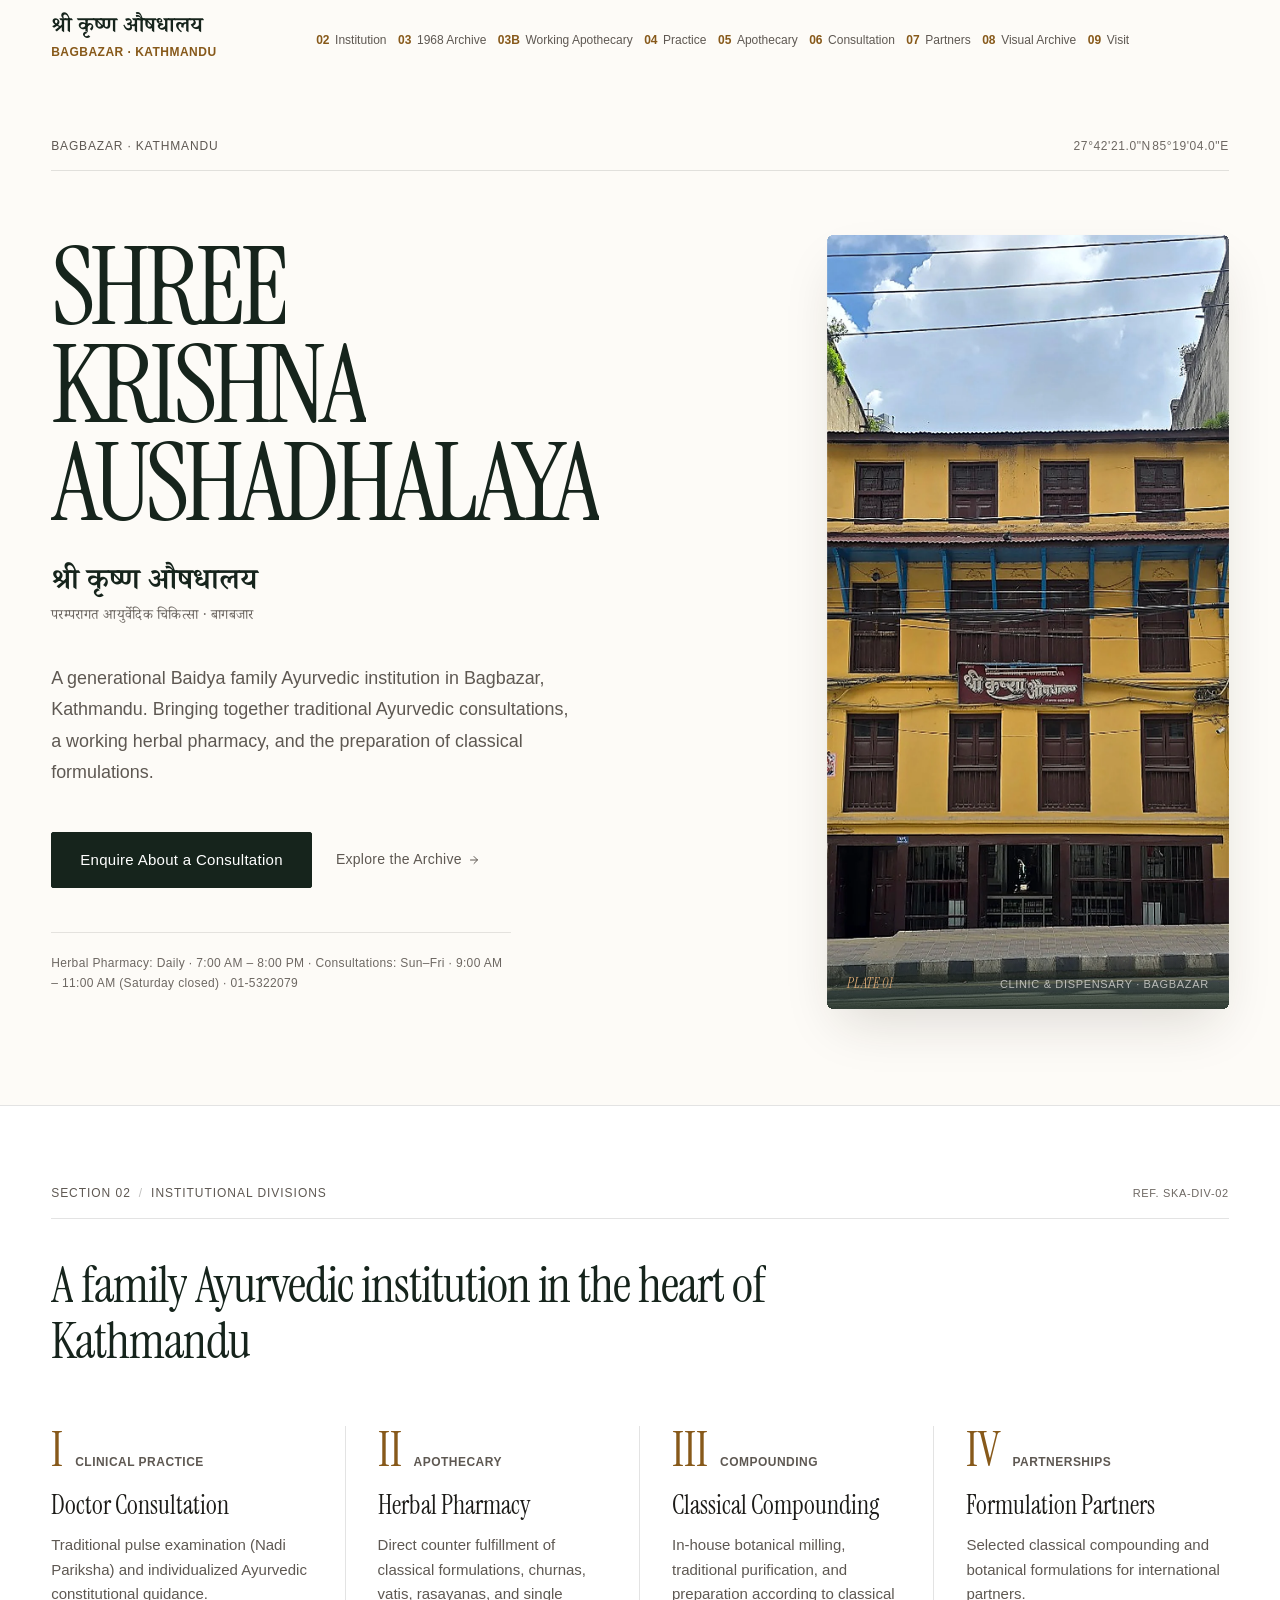
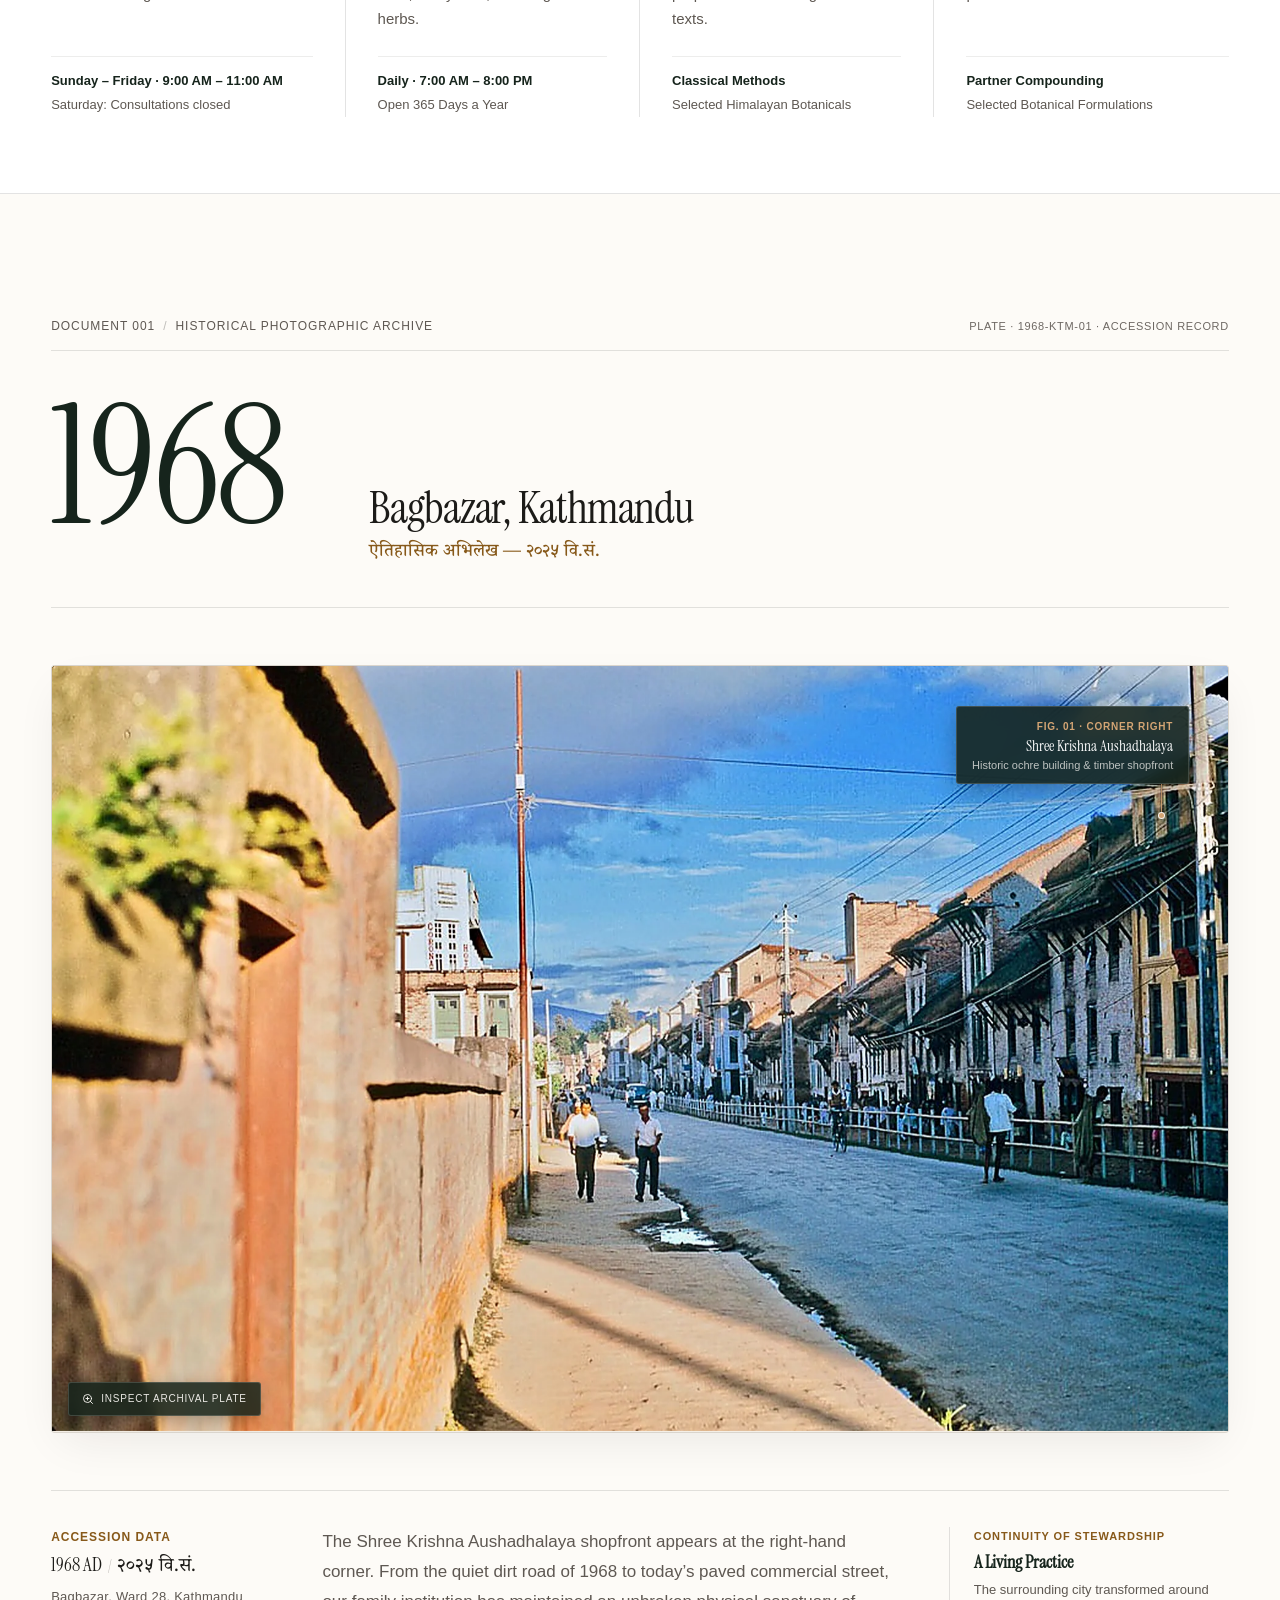
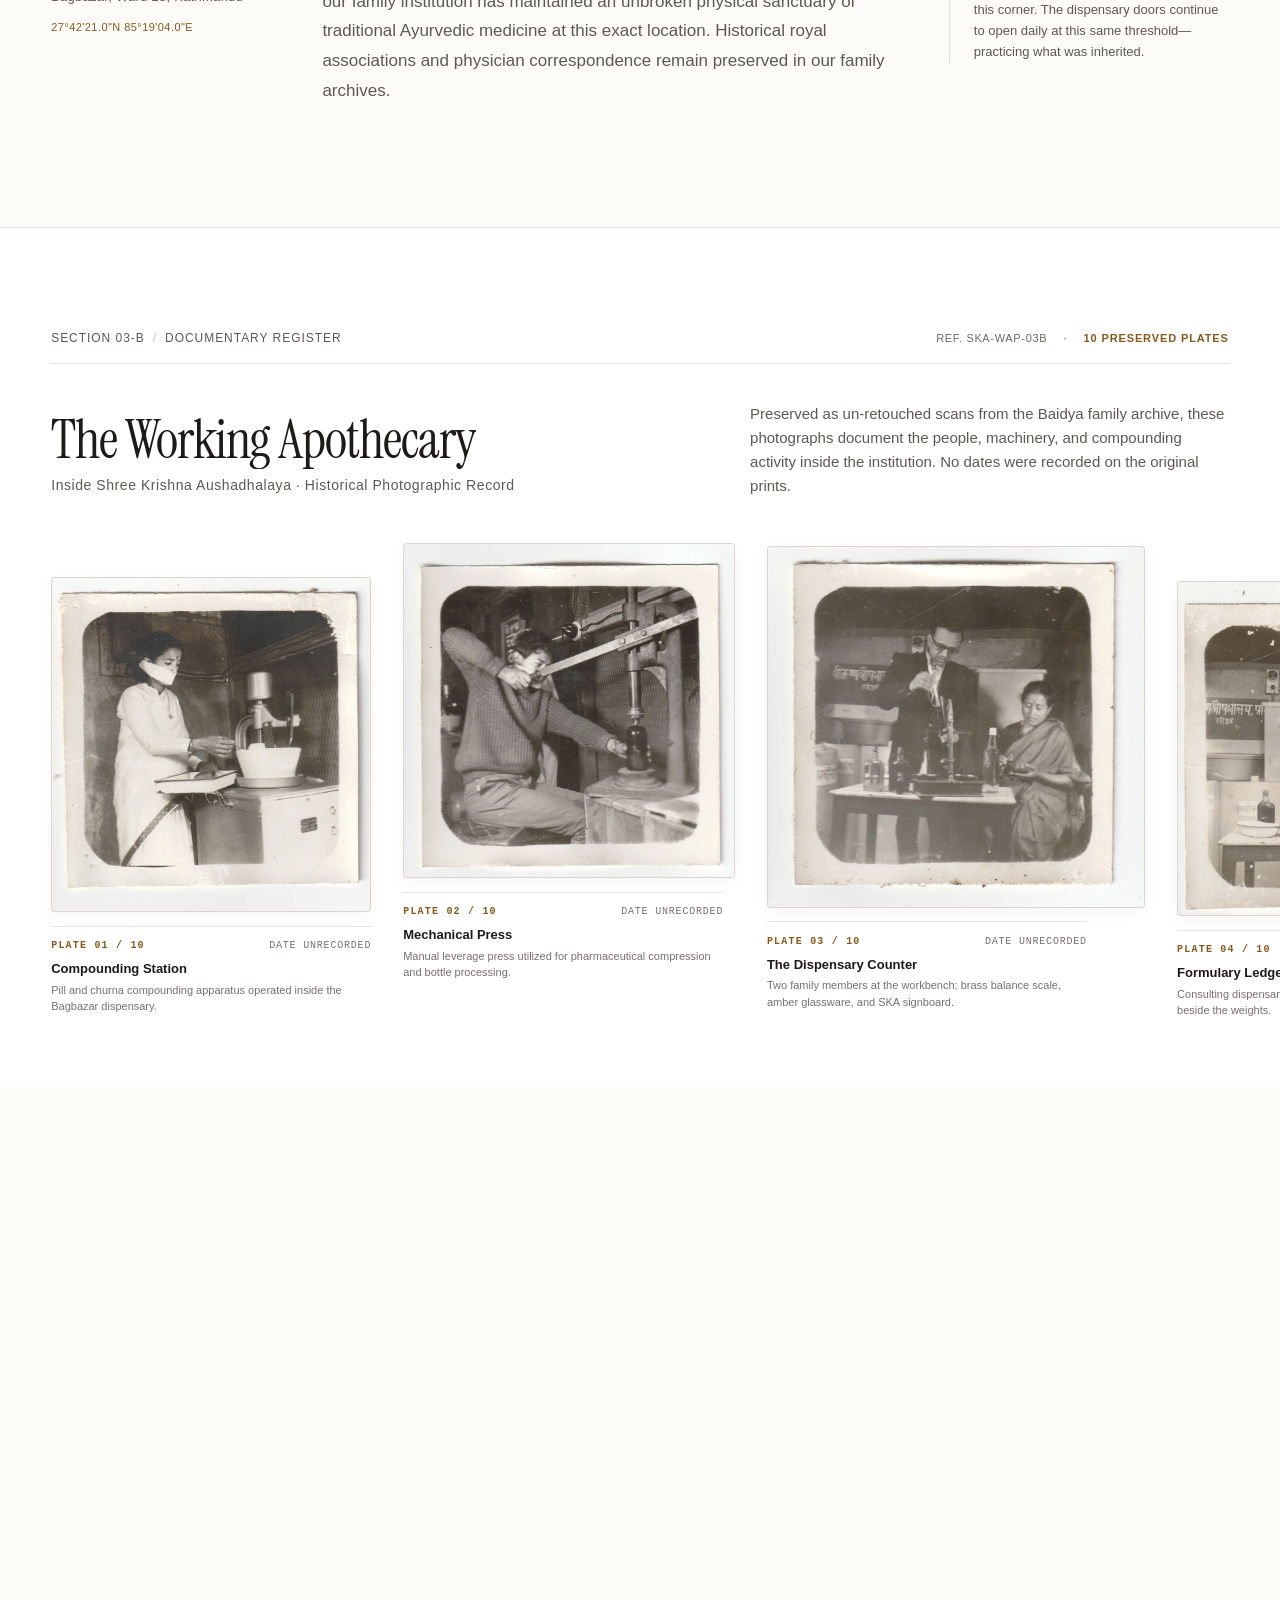
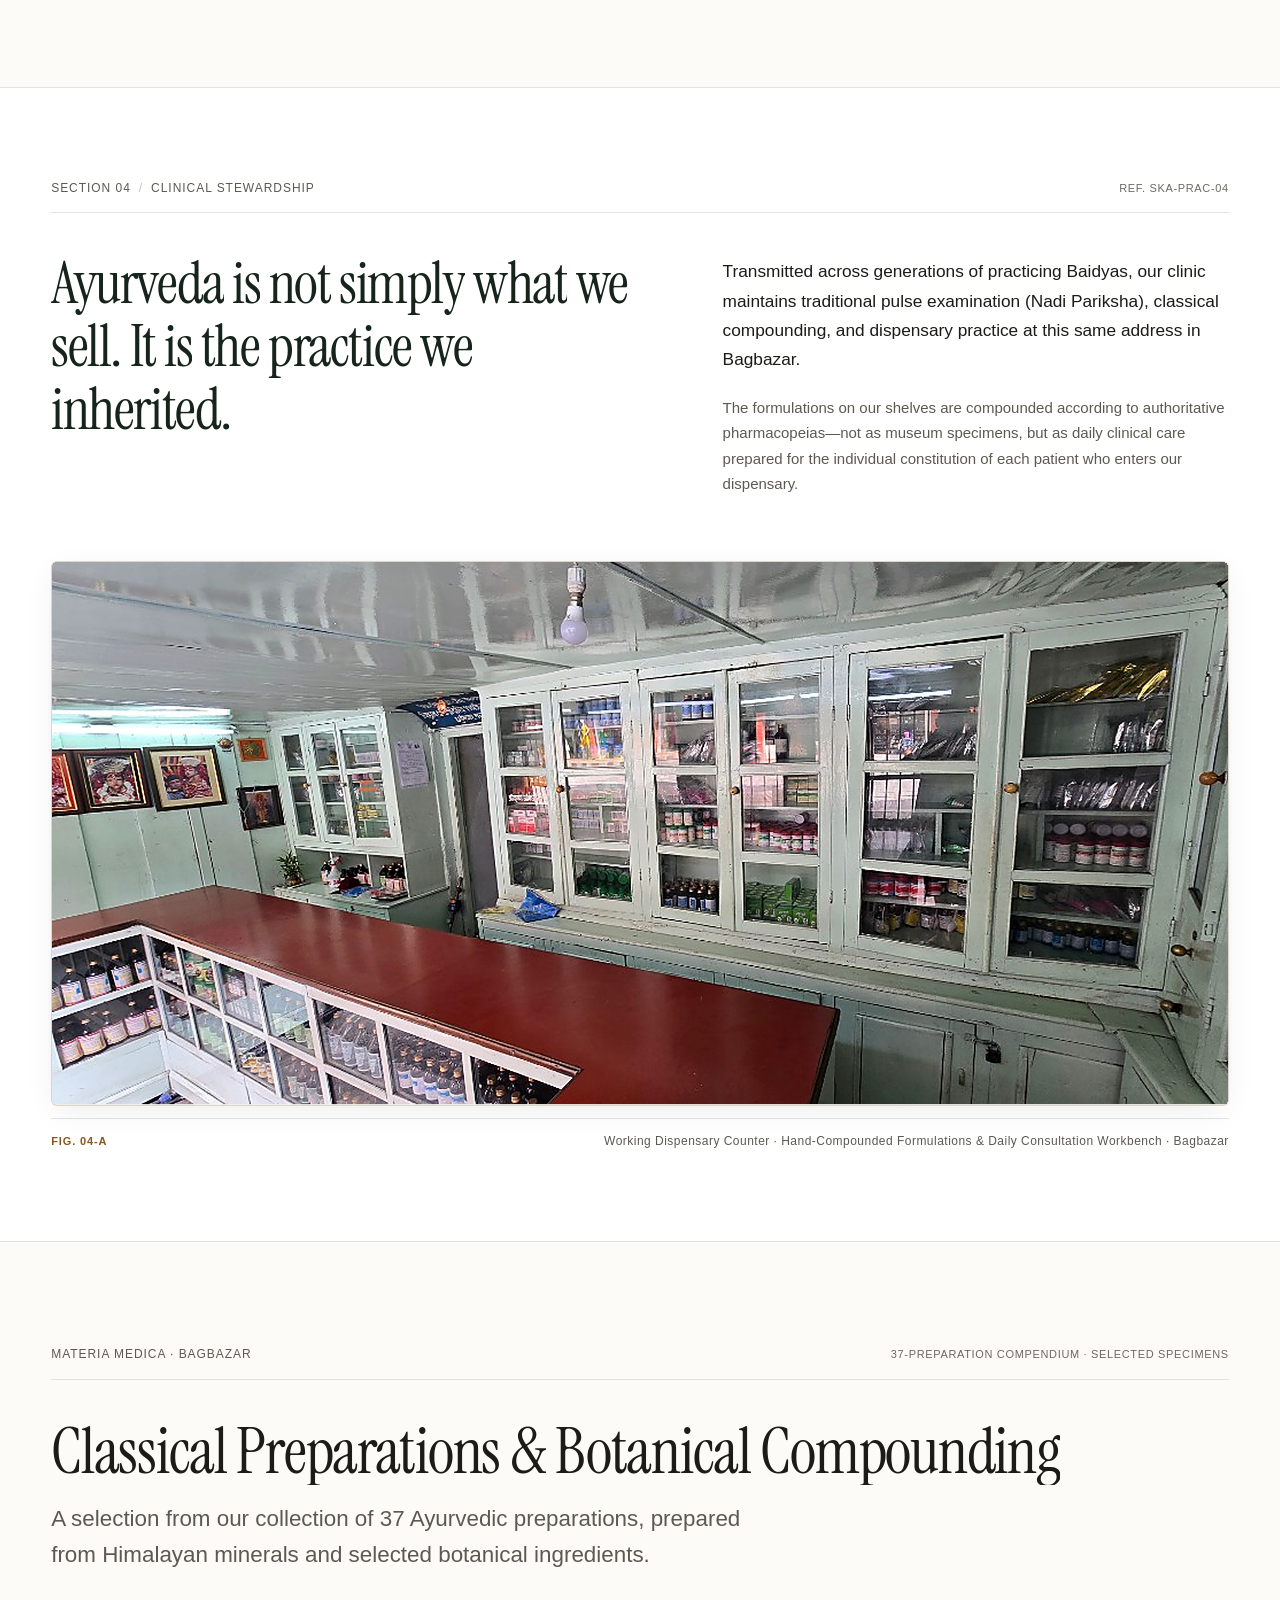
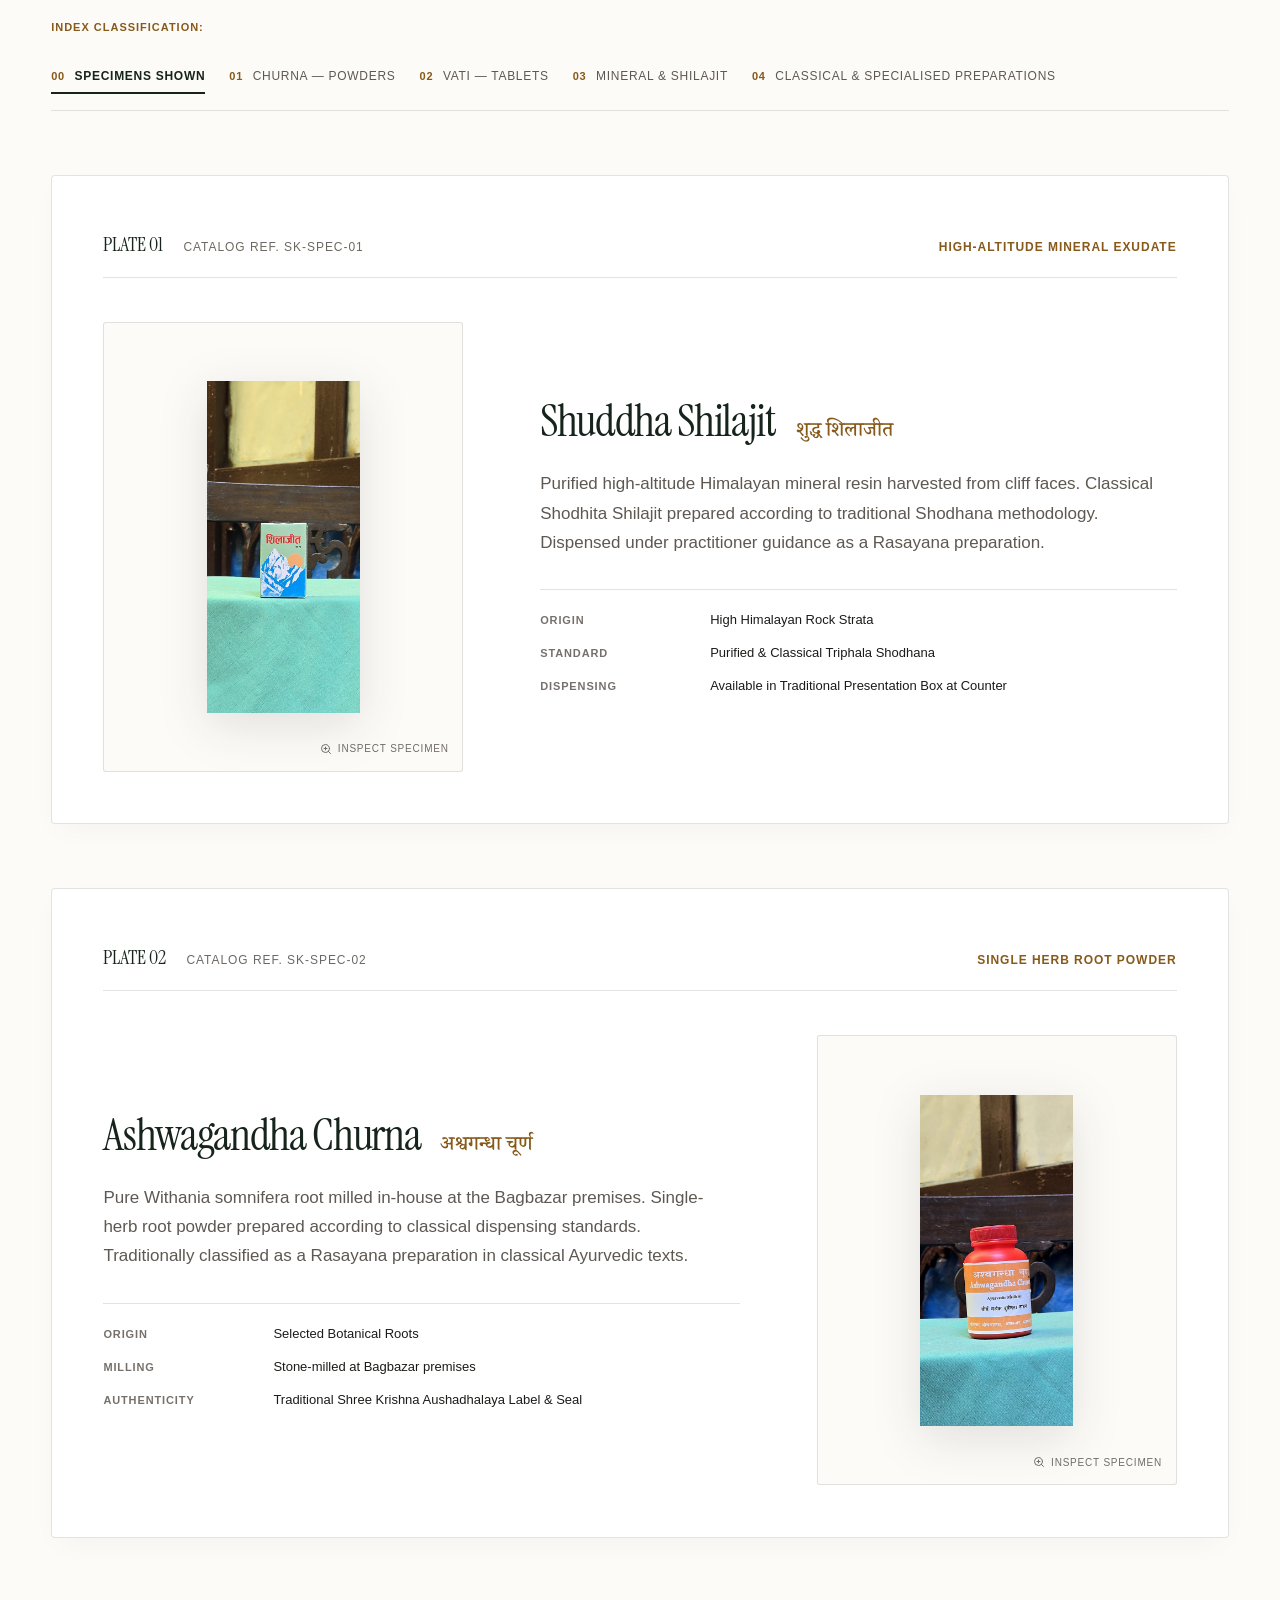
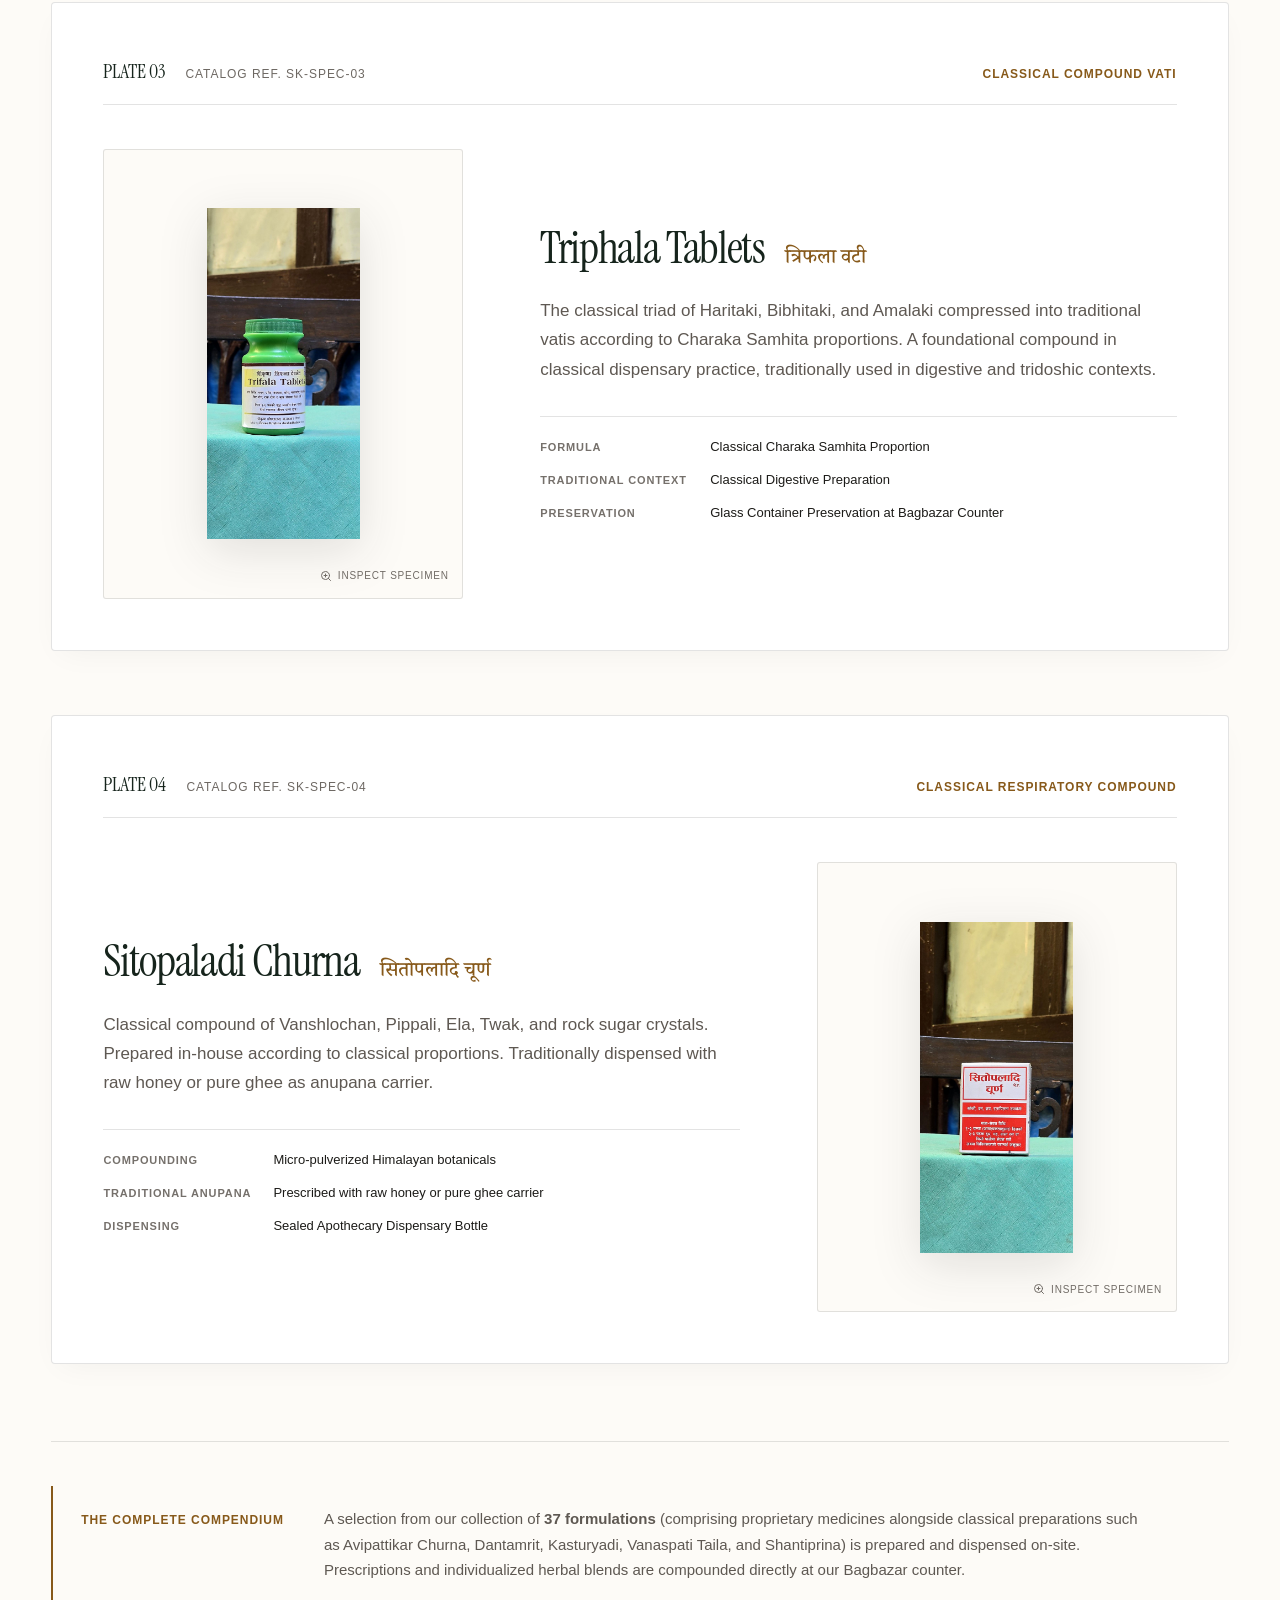
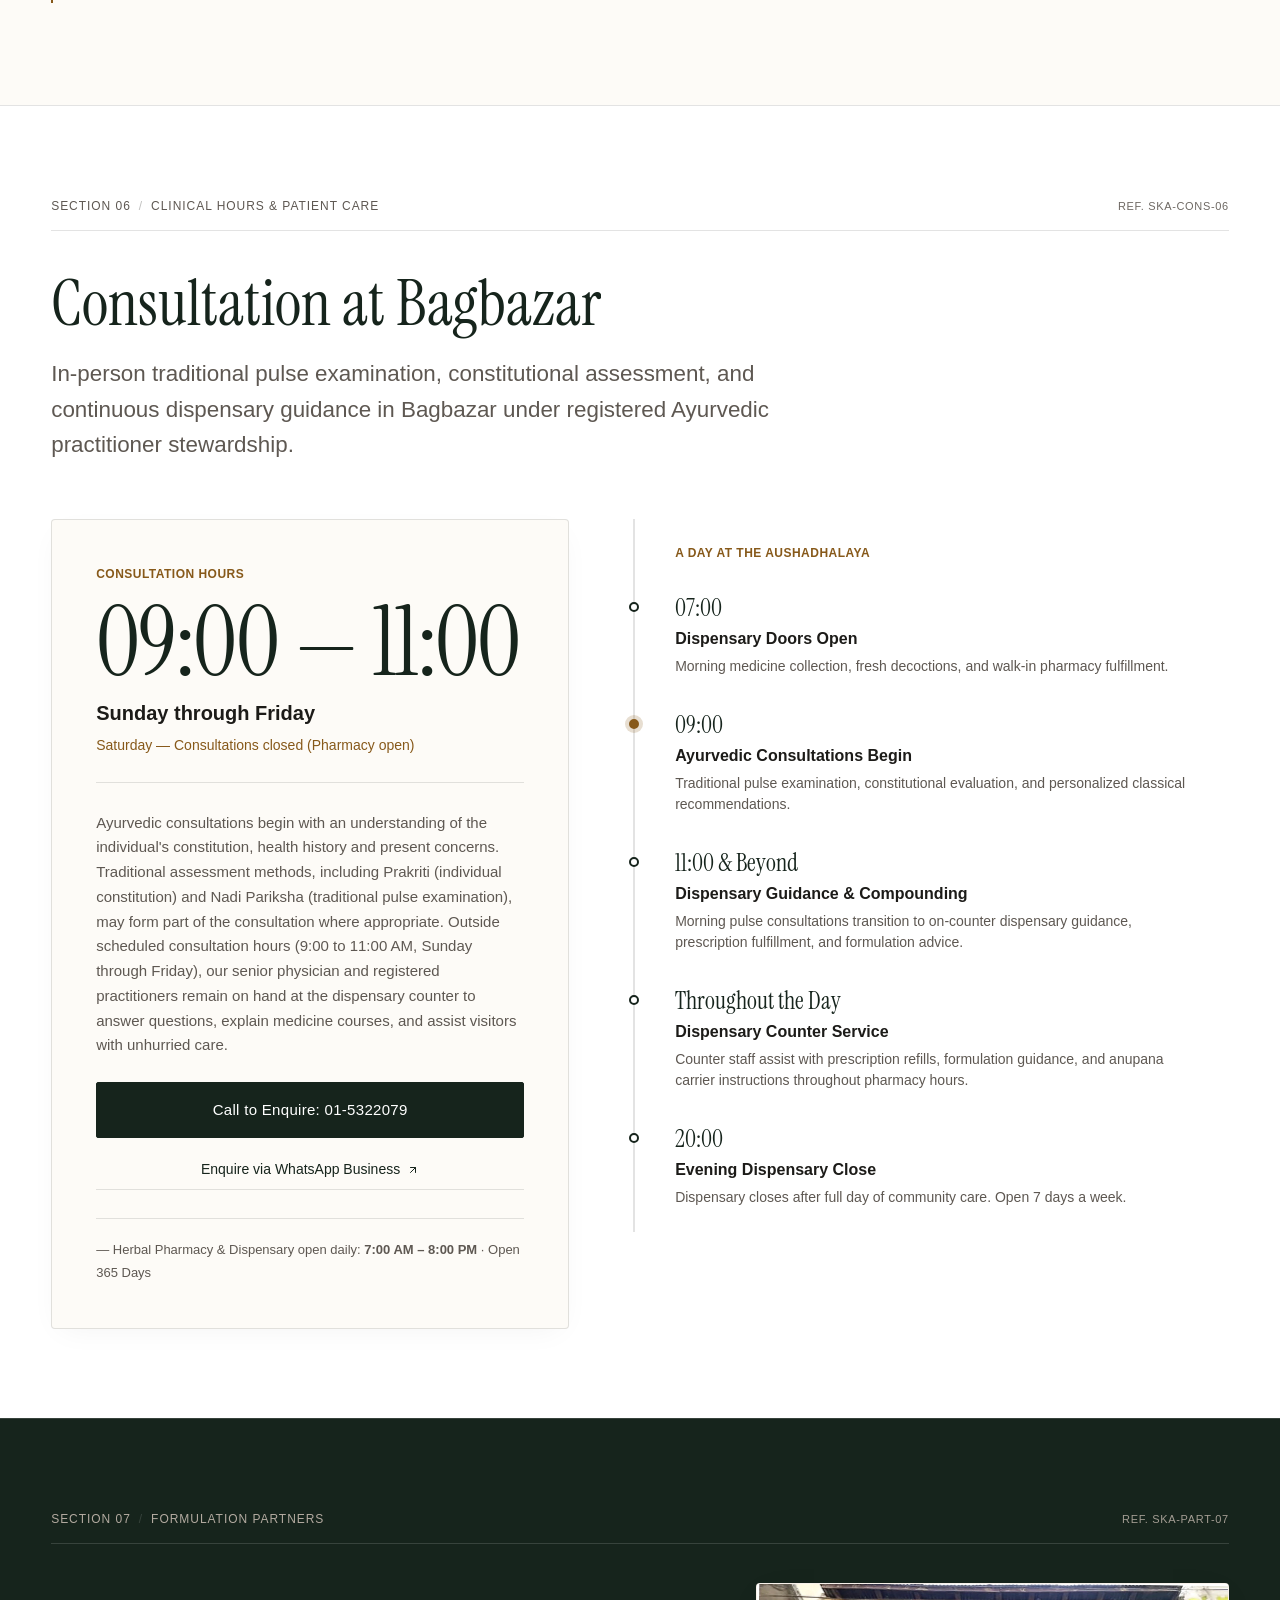
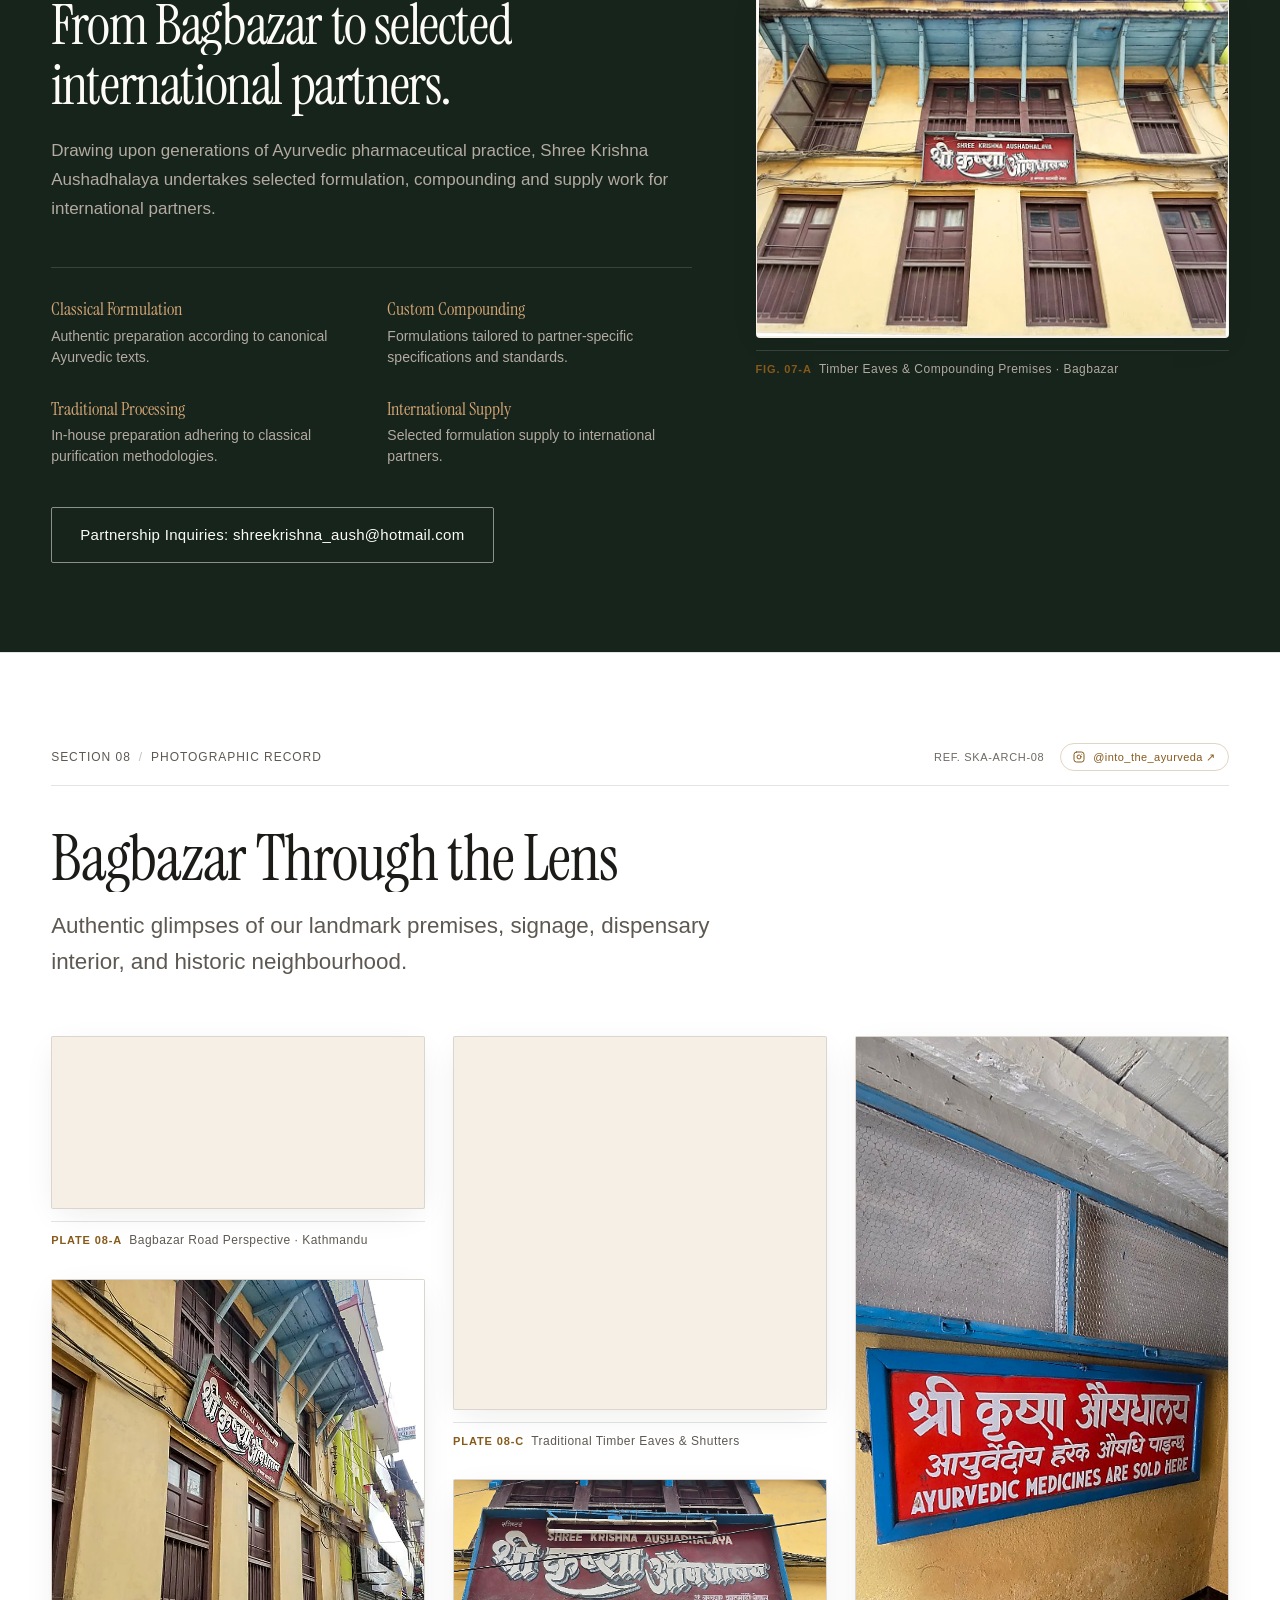
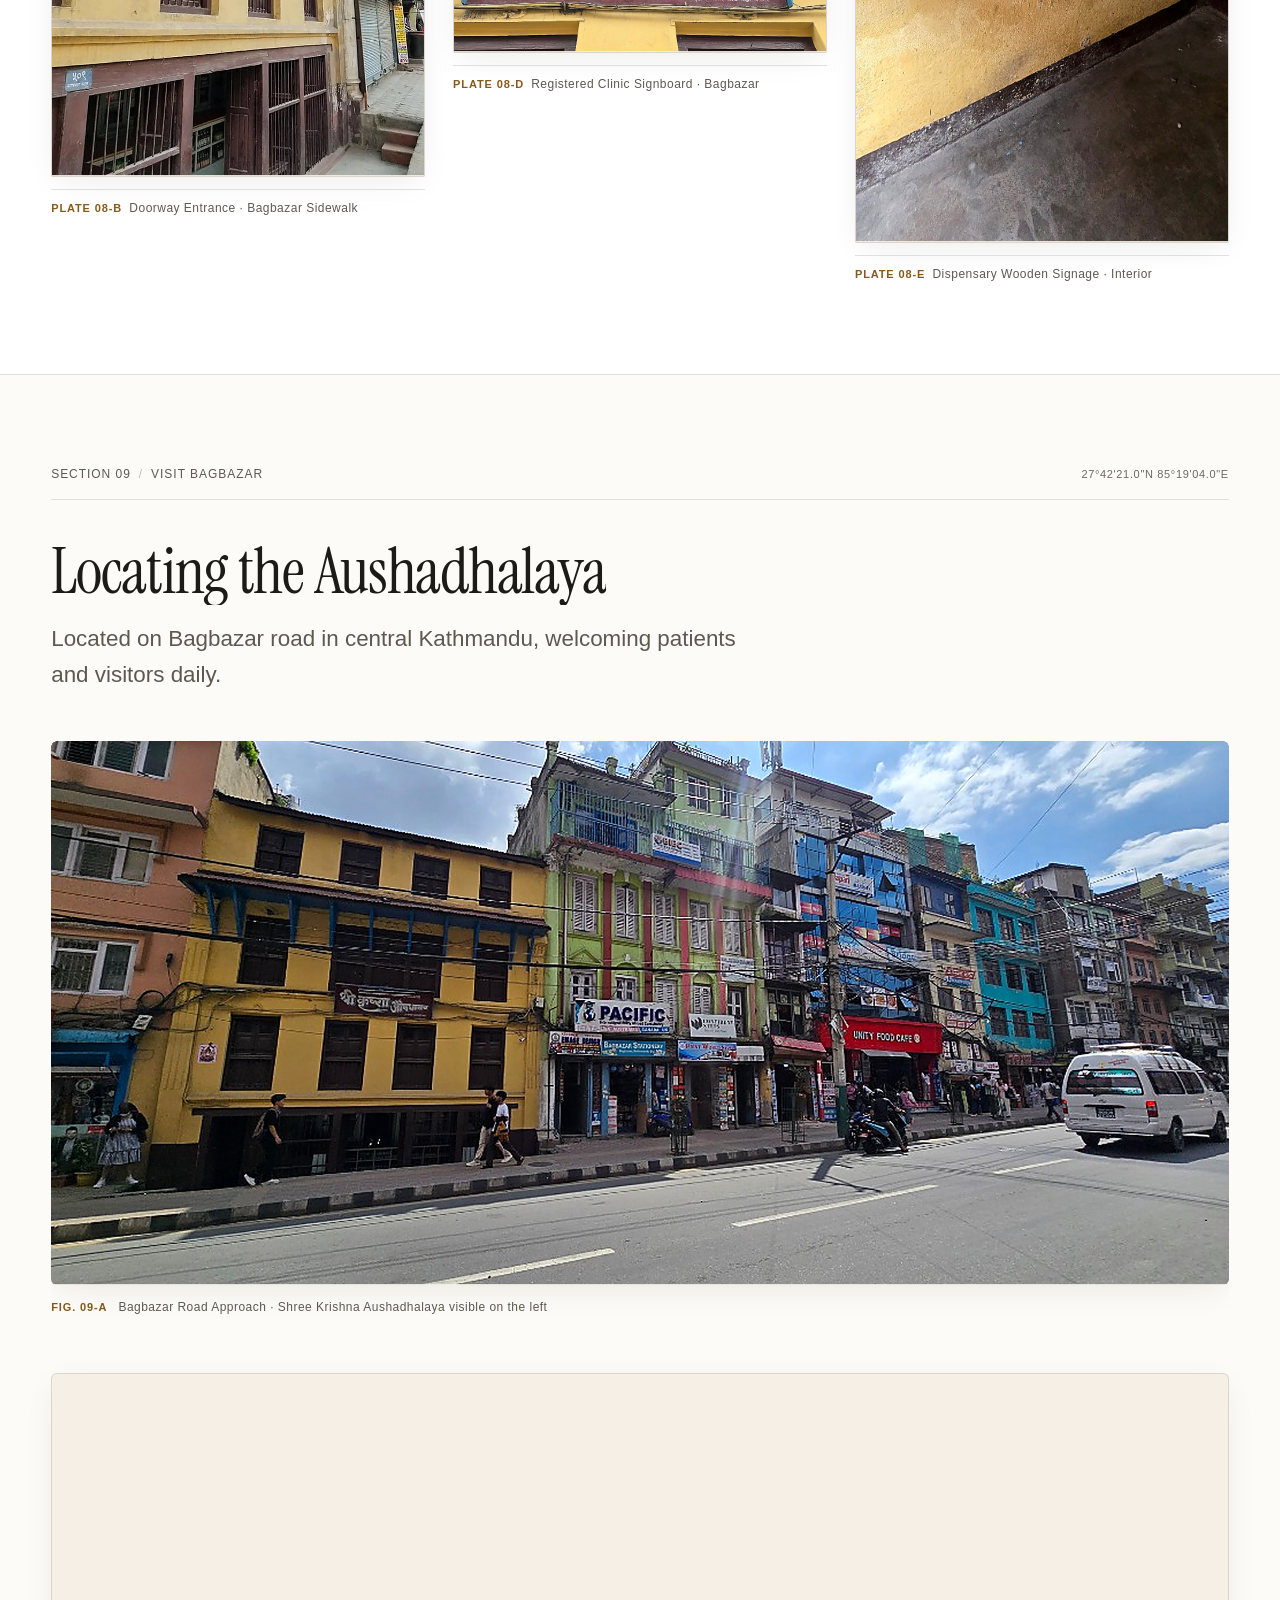
==== commit 97381abf: "feat: implement refined editorial masonry in Section 08 gallery" ====
--- a/index.html
+++ b/index.html
@@ -1156,51 +1156,45 @@
         </div>
 
         <div class="asymmetric-gallery">
-          <!-- Architectural Pair: Road Approach & Doorway Threshold -->
-          <div class="asym-row asym-row--primary">
-            <!-- Plate 08-A: Street Context Approach -->
-            <figure class="asym-item" data-animate="fade-up">
-              <div class="img-frame">
-                <img src="assets/images/street-context.jpg" alt="Bagbazar street approach to the Shree Krishna Aushadhalaya building" width="1024" height="473" loading="lazy" decoding="async">
-              </div>
-              <figcaption class="asym-caption"><span class="asym-plate">PLATE 08-A</span> Bagbazar Road Perspective · Kathmandu</figcaption>
-            </figure>
-
-            <!-- Plate 08-B: Street Entrance Perspective -->
-            <figure class="asym-item" data-animate="fade-up" data-delay="0.1">
-              <div class="img-frame">
-                <img src="assets/images/street-entrance-perspective.jpg" alt="Street-level view looking up at entrance door #509 of Shree Krishna Aushadhalaya" width="473" height="1024" loading="lazy" decoding="async">
-              </div>
-              <figcaption class="asym-caption"><span class="asym-plate">PLATE 08-B</span> Doorway Entrance · Bagbazar Sidewalk</figcaption>
-            </figure>
-          </div>
-
-          <!-- Architectural Triptych: Timber Eaves, Clinic Signboard, Interior Signage -->
-          <div class="asym-row asym-row--secondary">
-            <!-- Plate 08-C: Upper Facade Garlands -->
-            <figure class="asym-item" data-animate="fade-up" data-delay="0.15">
-              <div class="img-frame">
-                <img src="assets/images/century-heritage.jpg" alt="Upper facade of dispensary adorned with festive marigold garlands in Bagbazar" width="640" height="640" loading="lazy" decoding="async">
-              </div>
-              <figcaption class="asym-caption"><span class="asym-plate">PLATE 08-C</span> Traditional Timber Eaves &amp; Shutters</figcaption>
-            </figure>
-
-            <!-- Plate 08-D: Signboard Detail -->
-            <figure class="asym-item" data-animate="fade-up" data-delay="0.2">
-              <div class="img-frame">
-                <img src="assets/images/signboard-detail.jpg" alt="Hand-painted registered signboard of Shree Krishna Aushadhalaya in Bagbazar" width="1024" height="473" loading="lazy" decoding="async">
-              </div>
-              <figcaption class="asym-caption"><span class="asym-plate">PLATE 08-D</span> Registered Clinic Signboard · Bagbazar</figcaption>
-            </figure>
-
-            <!-- Plate 08-E: Indoor Signboard -->
-            <figure class="asym-item" data-animate="fade-up" data-delay="0.25">
-              <div class="img-frame">
-                <img src="assets/images/indoor-signboard.jpg" alt="Interior wooden sign announcing traditional Ayurvedic medicines" width="473" height="1024" loading="lazy" decoding="async">
-              </div>
-              <figcaption class="asym-caption"><span class="asym-plate">PLATE 08-E</span> Dispensary Wooden Signage · Interior</figcaption>
-            </figure>
-          </div>
+          <!-- Plate 08-A: Street Context Approach -->
+          <figure class="asym-item" data-animate="fade-up">
+            <div class="img-frame">
+              <img src="assets/images/street-context.jpg" alt="Bagbazar street approach to the Shree Krishna Aushadhalaya building" width="1024" height="473" loading="lazy" decoding="async">
+            </div>
+            <figcaption class="asym-caption"><span class="asym-plate">PLATE 08-A</span> Bagbazar Road Perspective · Kathmandu</figcaption>
+          </figure>
+
+          <!-- Plate 08-B: Street Entrance Perspective -->
+          <figure class="asym-item" data-animate="fade-up" data-delay="0.1">
+            <div class="img-frame">
+              <img src="assets/images/street-entrance-perspective.jpg" alt="Street-level view looking up at entrance door #509 of Shree Krishna Aushadhalaya" width="473" height="1024" loading="lazy" decoding="async">
+            </div>
+            <figcaption class="asym-caption"><span class="asym-plate">PLATE 08-B</span> Doorway Entrance · Bagbazar Sidewalk</figcaption>
+          </figure>
+
+          <!-- Plate 08-C: Upper Facade Garlands -->
+          <figure class="asym-item" data-animate="fade-up" data-delay="0.15">
+            <div class="img-frame">
+              <img src="assets/images/century-heritage.jpg" alt="Upper facade of dispensary adorned with festive marigold garlands in Bagbazar" width="640" height="640" loading="lazy" decoding="async">
+            </div>
+            <figcaption class="asym-caption"><span class="asym-plate">PLATE 08-C</span> Traditional Timber Eaves &amp; Shutters</figcaption>
+          </figure>
+
+          <!-- Plate 08-D: Signboard Detail -->
+          <figure class="asym-item" data-animate="fade-up" data-delay="0.2">
+            <div class="img-frame">
+              <img src="assets/images/signboard-detail.jpg" alt="Hand-painted registered signboard of Shree Krishna Aushadhalaya in Bagbazar" width="1024" height="473" loading="lazy" decoding="async">
+            </div>
+            <figcaption class="asym-caption"><span class="asym-plate">PLATE 08-D</span> Registered Clinic Signboard · Bagbazar</figcaption>
+          </figure>
+
+          <!-- Plate 08-E: Indoor Signboard -->
+          <figure class="asym-item" data-animate="fade-up" data-delay="0.25">
+            <div class="img-frame">
+              <img src="assets/images/indoor-signboard.jpg" alt="Interior wooden sign announcing traditional Ayurvedic medicines" width="473" height="1024" loading="lazy" decoding="async">
+            </div>
+            <figcaption class="asym-caption"><span class="asym-plate">PLATE 08-E</span> Dispensary Wooden Signage · Interior</figcaption>
+          </figure>
         </div>
 
       </div>
--- a/styles.css
+++ b/styles.css
@@ -2400,36 +2400,14 @@
 }
 
 .asymmetric-gallery {
-  display: flex;
-  flex-direction: column;
-  gap: 2.25rem;
-}
-
-.asym-row {
-  display: grid;
-  gap: 1.75rem;
-  align-items: start;
-}
-
-.asym-row--primary {
-  grid-template-columns: 1.35fr 1fr;
-}
-
-/* Heights removed: images display at natural aspect ratio to preserve full photographic content */
-.asym-row--primary .img-frame {
-  height: auto;
-}
-
-.asym-row--secondary {
-  grid-template-columns: 1fr 1.35fr 0.85fr;
-}
-
-/* Heights removed: images display at natural aspect ratio to preserve full photographic content */
-.asym-row--secondary .img-frame {
-  height: auto;
+  display: block;
+  column-count: 3;
+  column-gap: 1.75rem;
 }
 
 .asym-item {
+  break-inside: avoid;
+  margin-bottom: 1.75rem;
   display: flex;
   flex-direction: column;
   gap: 0.75rem;
@@ -2437,14 +2415,22 @@
 
 .asym-item .img-frame {
   width: 100%;
+  overflow: hidden;
+  background-color: var(--c-bg-surface-tint);
+  border: 1px solid var(--c-border-subtle);
+  border-radius: 2px;
 }
 
 .asym-item .img-frame img {
   width: 100%;
   height: auto;
   display: block;
-  object-fit: cover;
+  object-fit: contain;
   transition: transform var(--transition-slow);
+}
+
+.asym-item:hover .img-frame img {
+  transform: scale(1.02);
 }
 
 .asym-caption {
@@ -2943,15 +2929,12 @@
   }
 
   .asymmetric-gallery {
-    grid-template-columns: repeat(2, 1fr);
-  }
-
-  .asym-item--wide {
-    grid-column: span 2;
-  }
-
-  .asym-item--tall {
-    grid-row: span 1;
+    column-count: 2;
+    column-gap: 1.5rem;
+  }
+
+  .asym-item {
+    margin-bottom: 1.5rem;
   }
 
   .visit-details-strip {
@@ -3159,16 +3142,13 @@
   }
 
   .asymmetric-gallery {
-    gap: 2rem;
-  }
-
-  .asym-row--primary,
-  .asym-row--secondary {
-    grid-template-columns: 1fr;
-    gap: 2rem;
-  }
-
-  /* Mobile: images remain at natural aspect ratios in single-column layout */
+    column-count: 1;
+    column-gap: 0;
+  }
+
+  .asym-item {
+    margin-bottom: 1.5rem;
+  }
 
   .visit-actions {
     flex-direction: column;
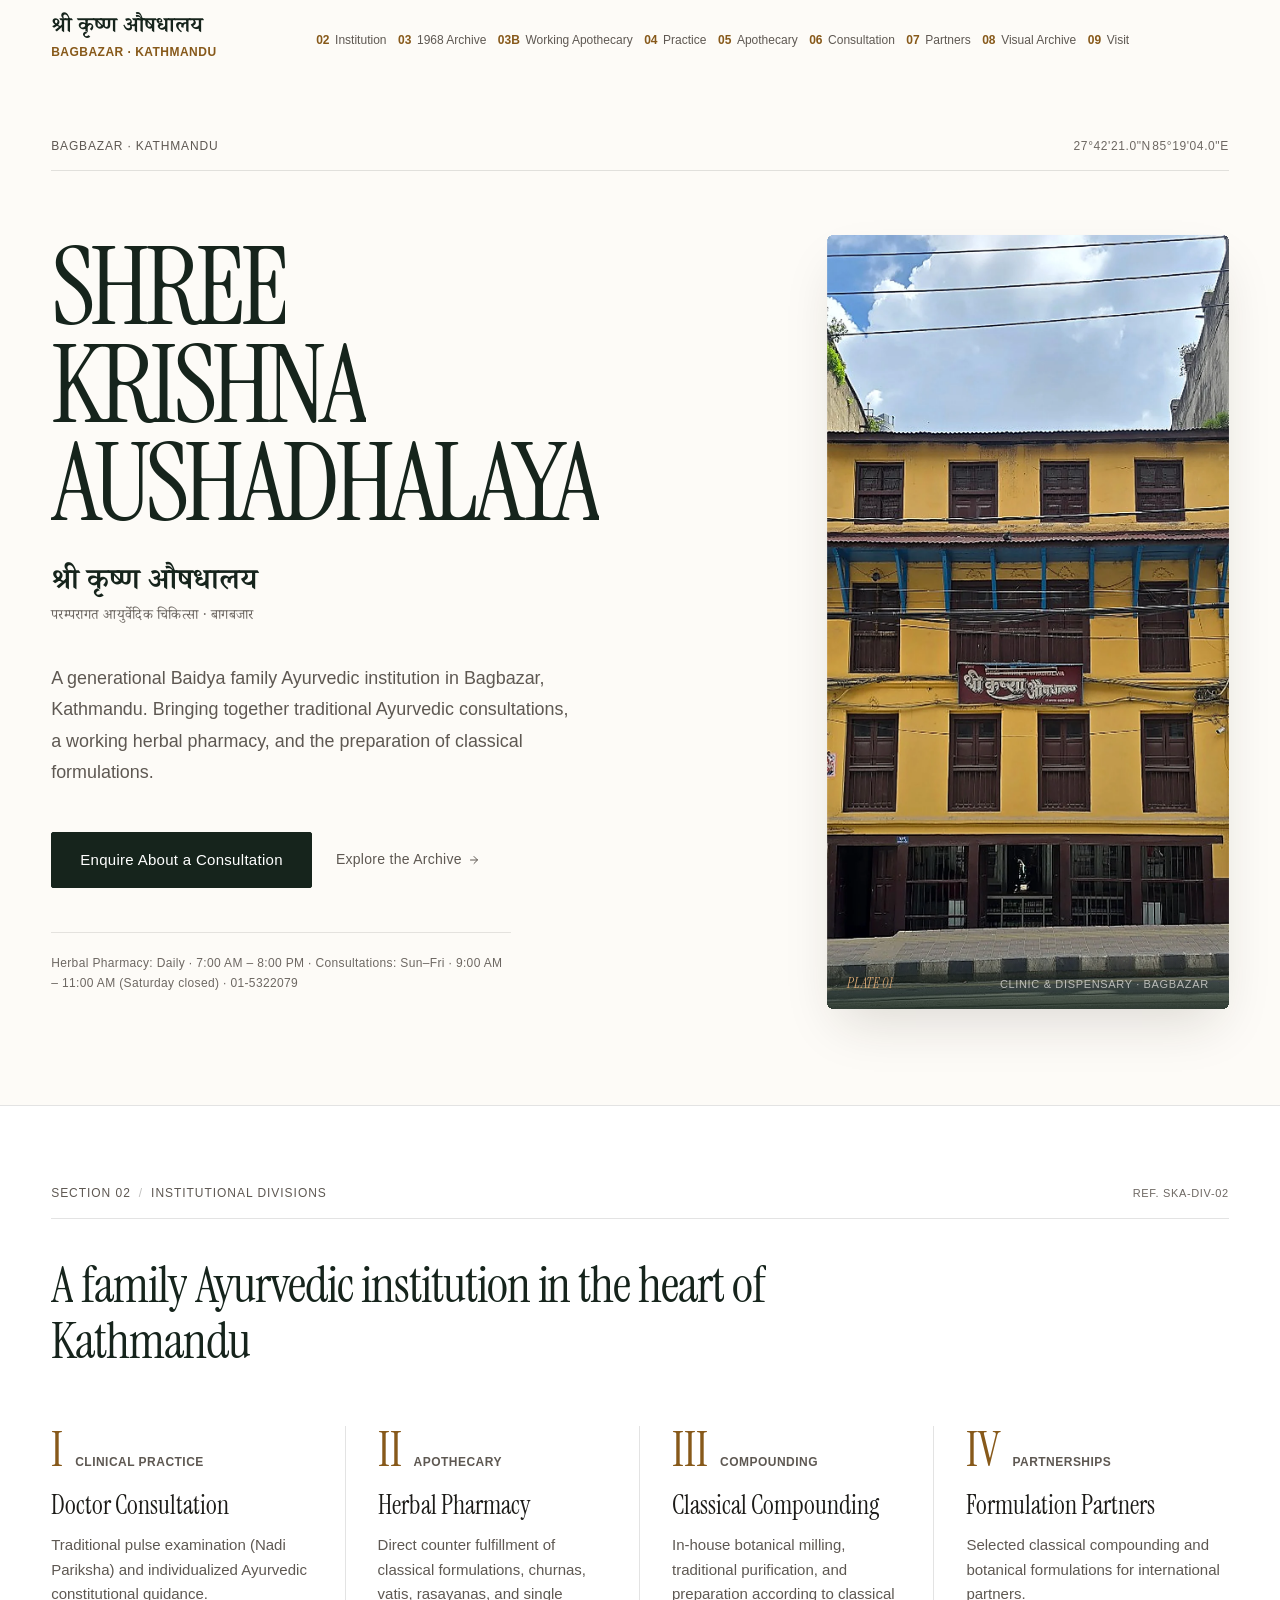
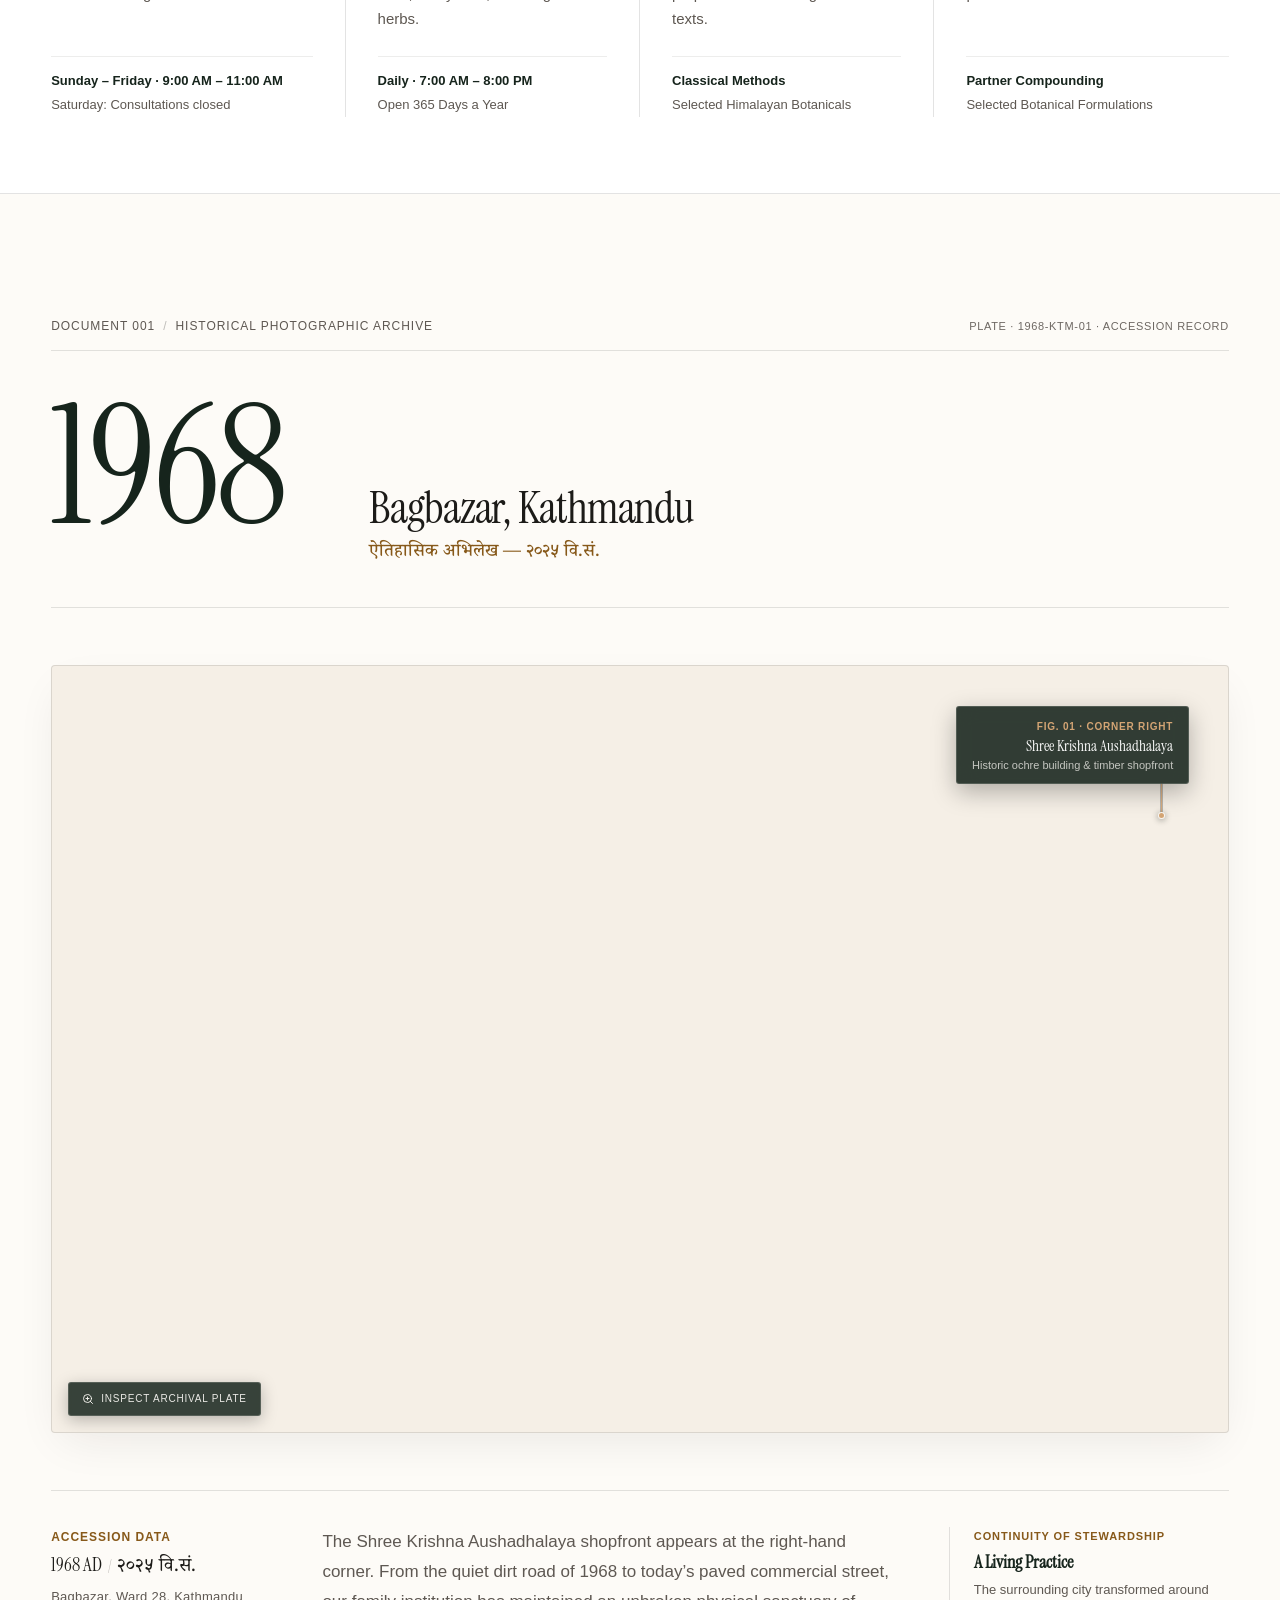
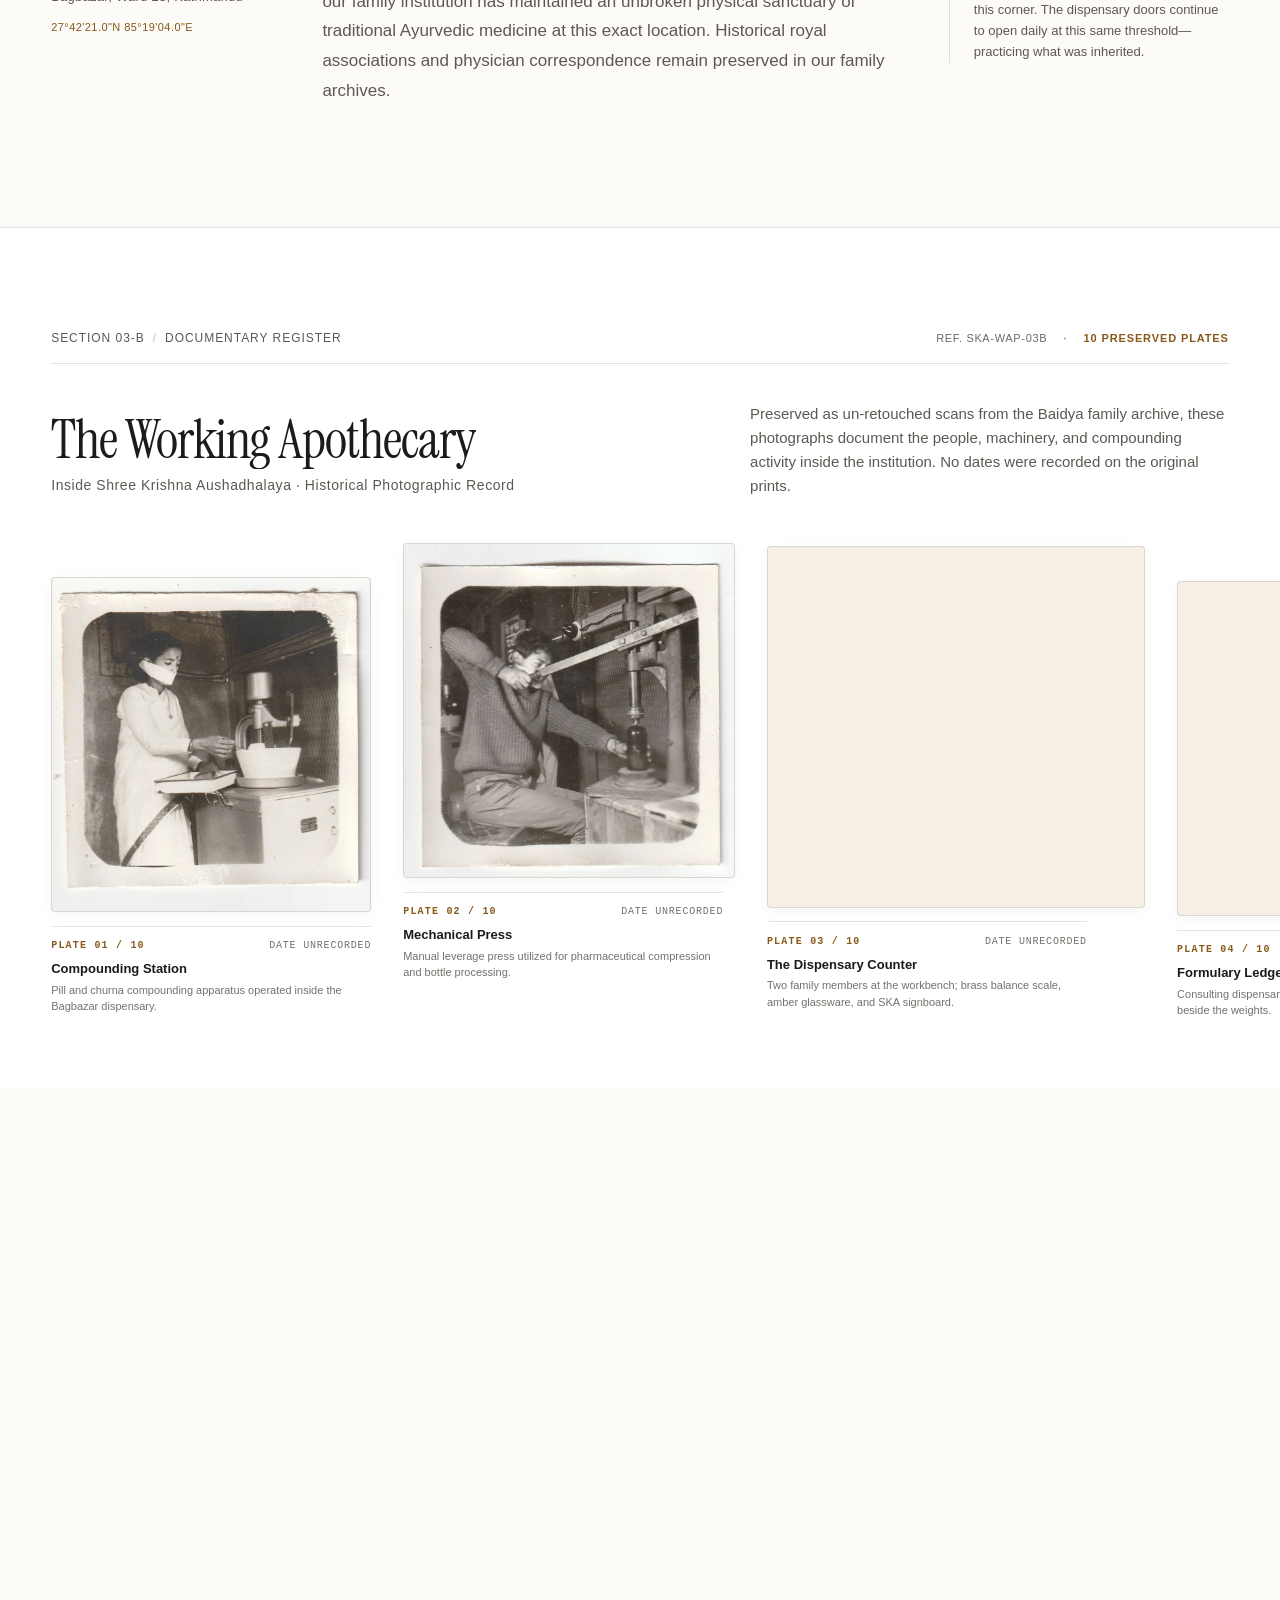
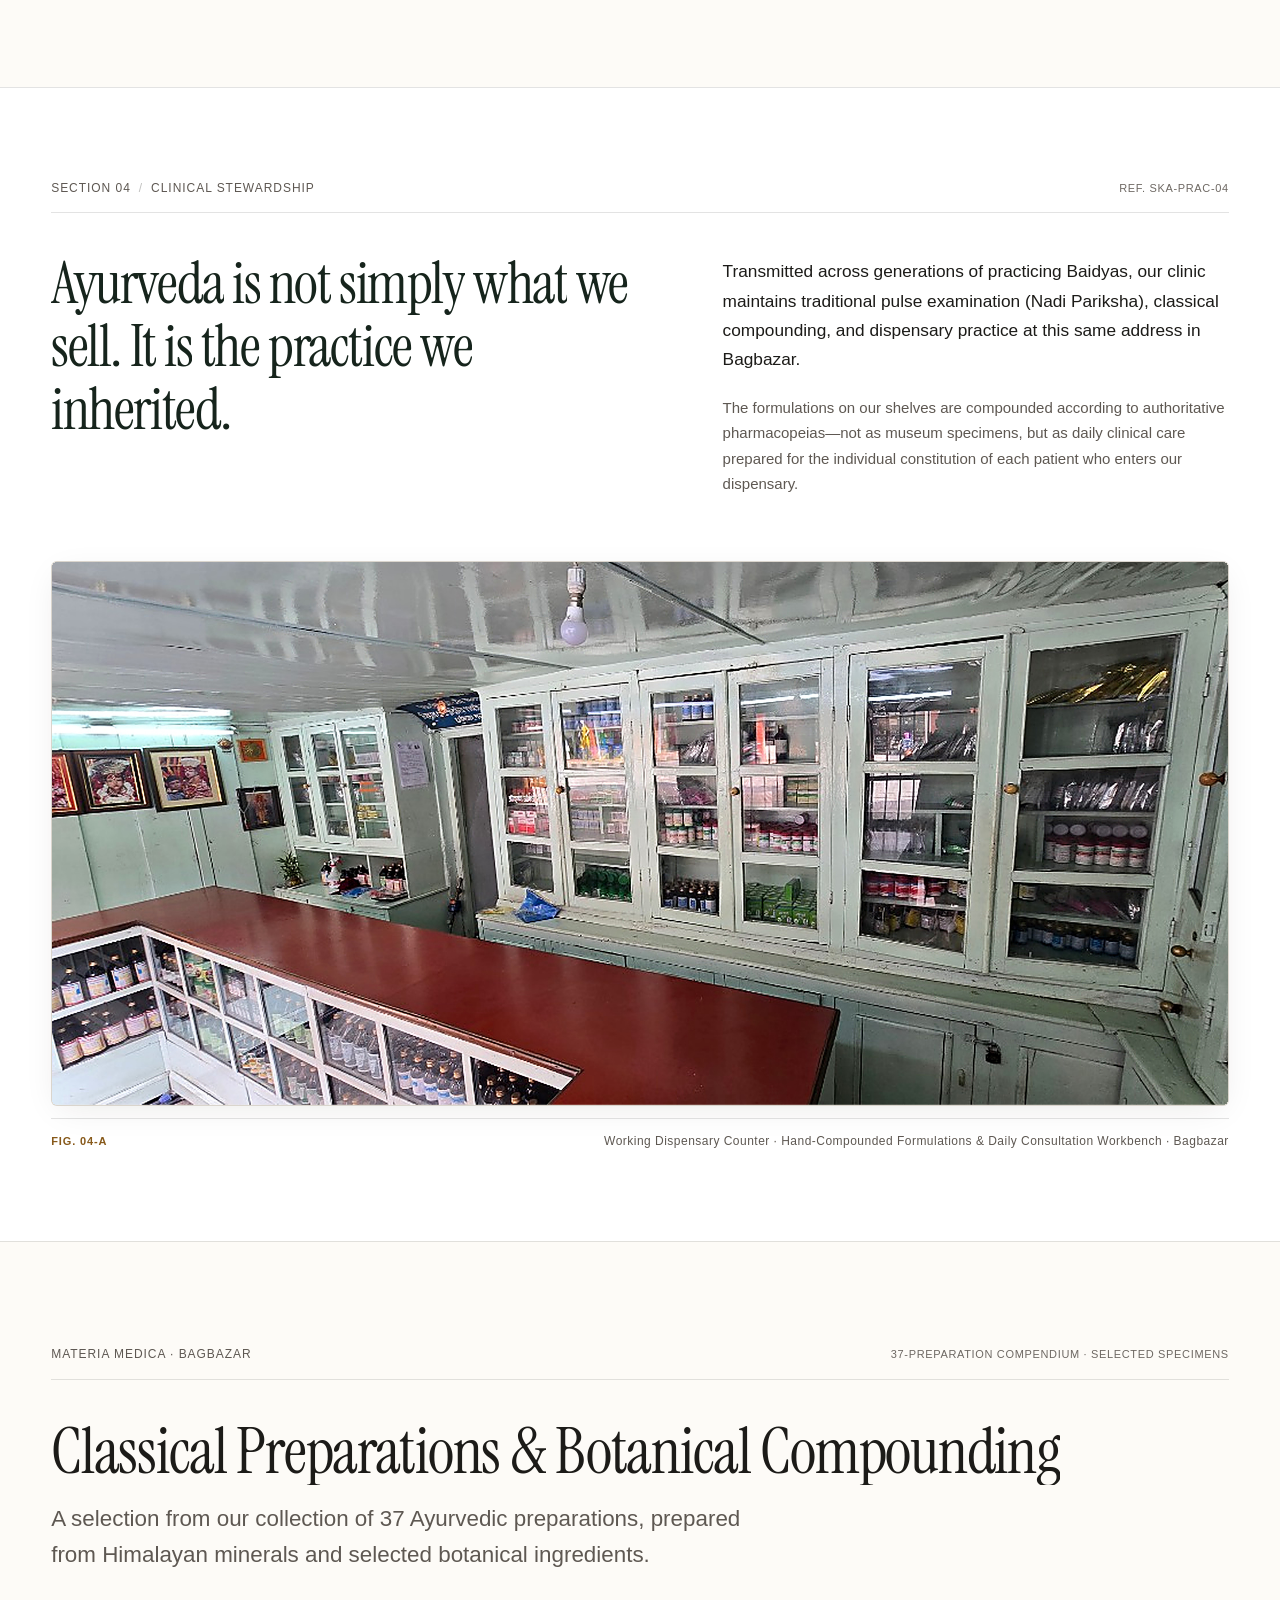
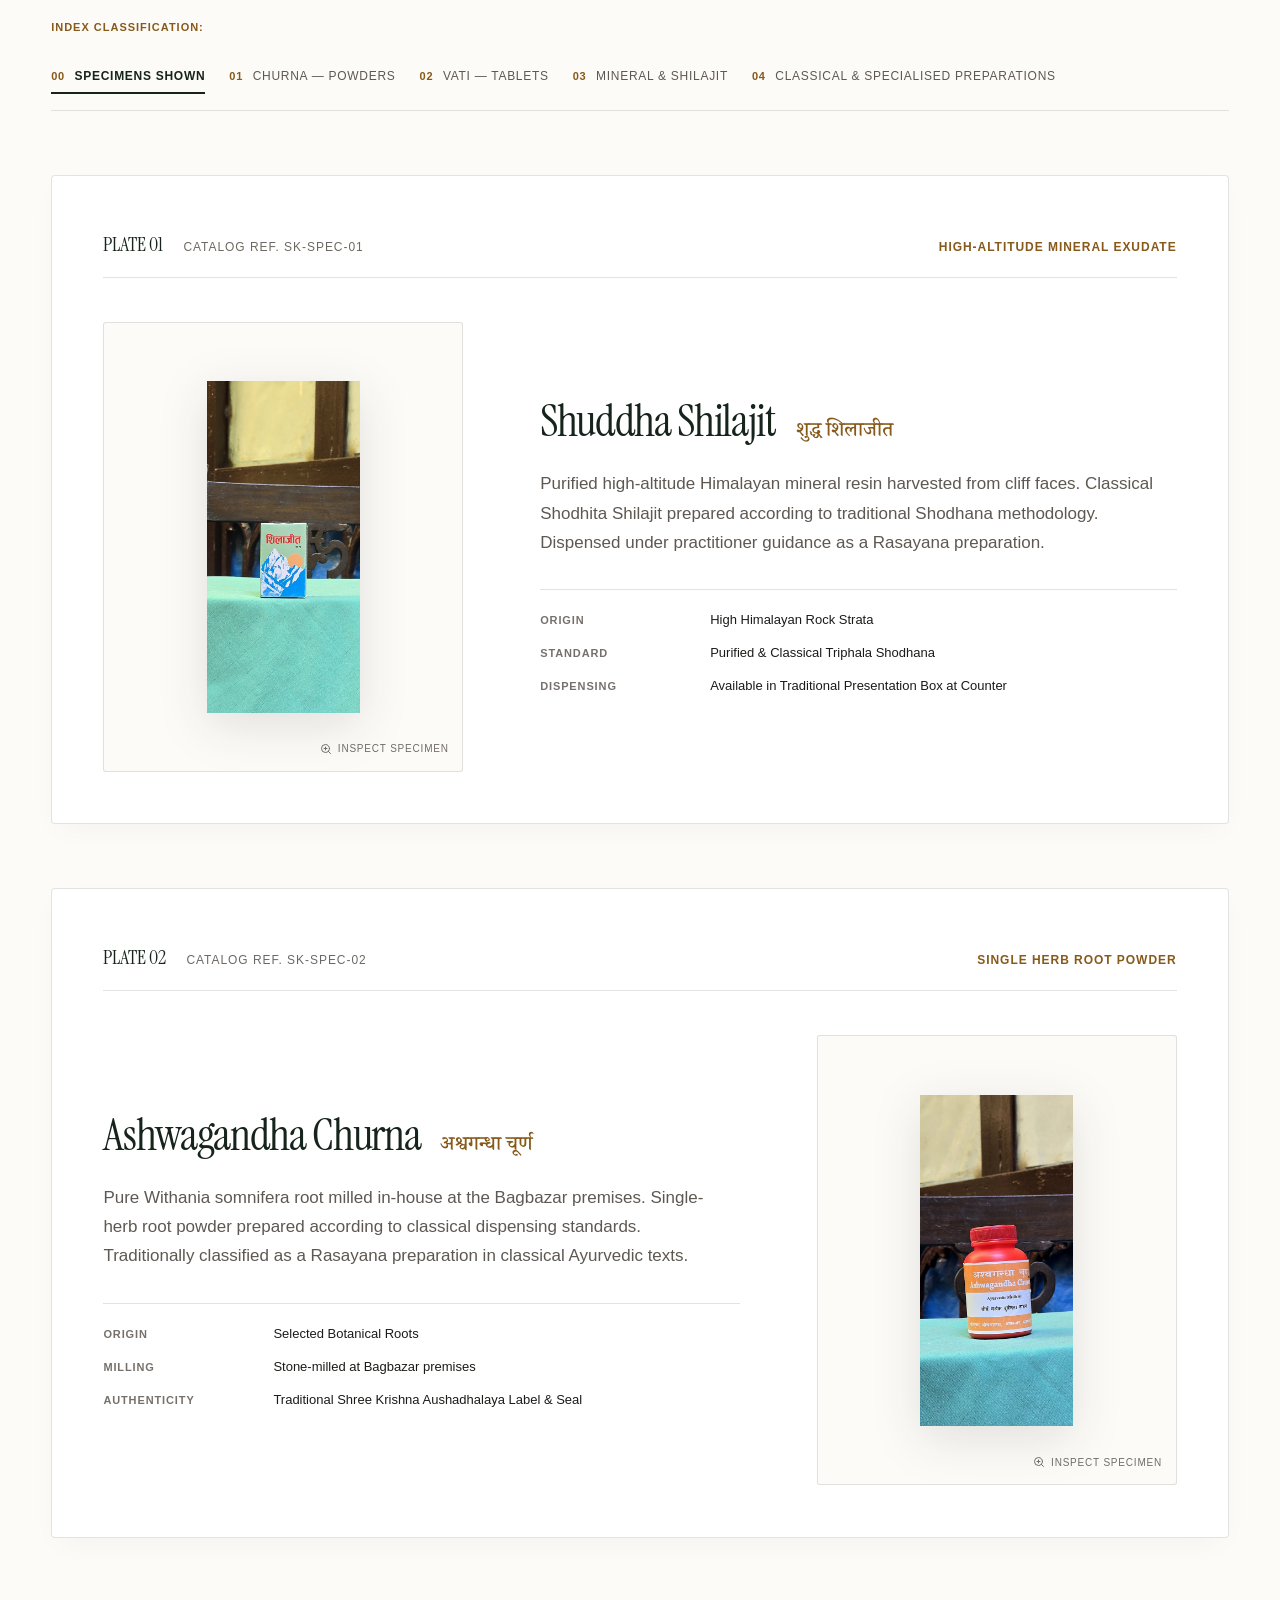
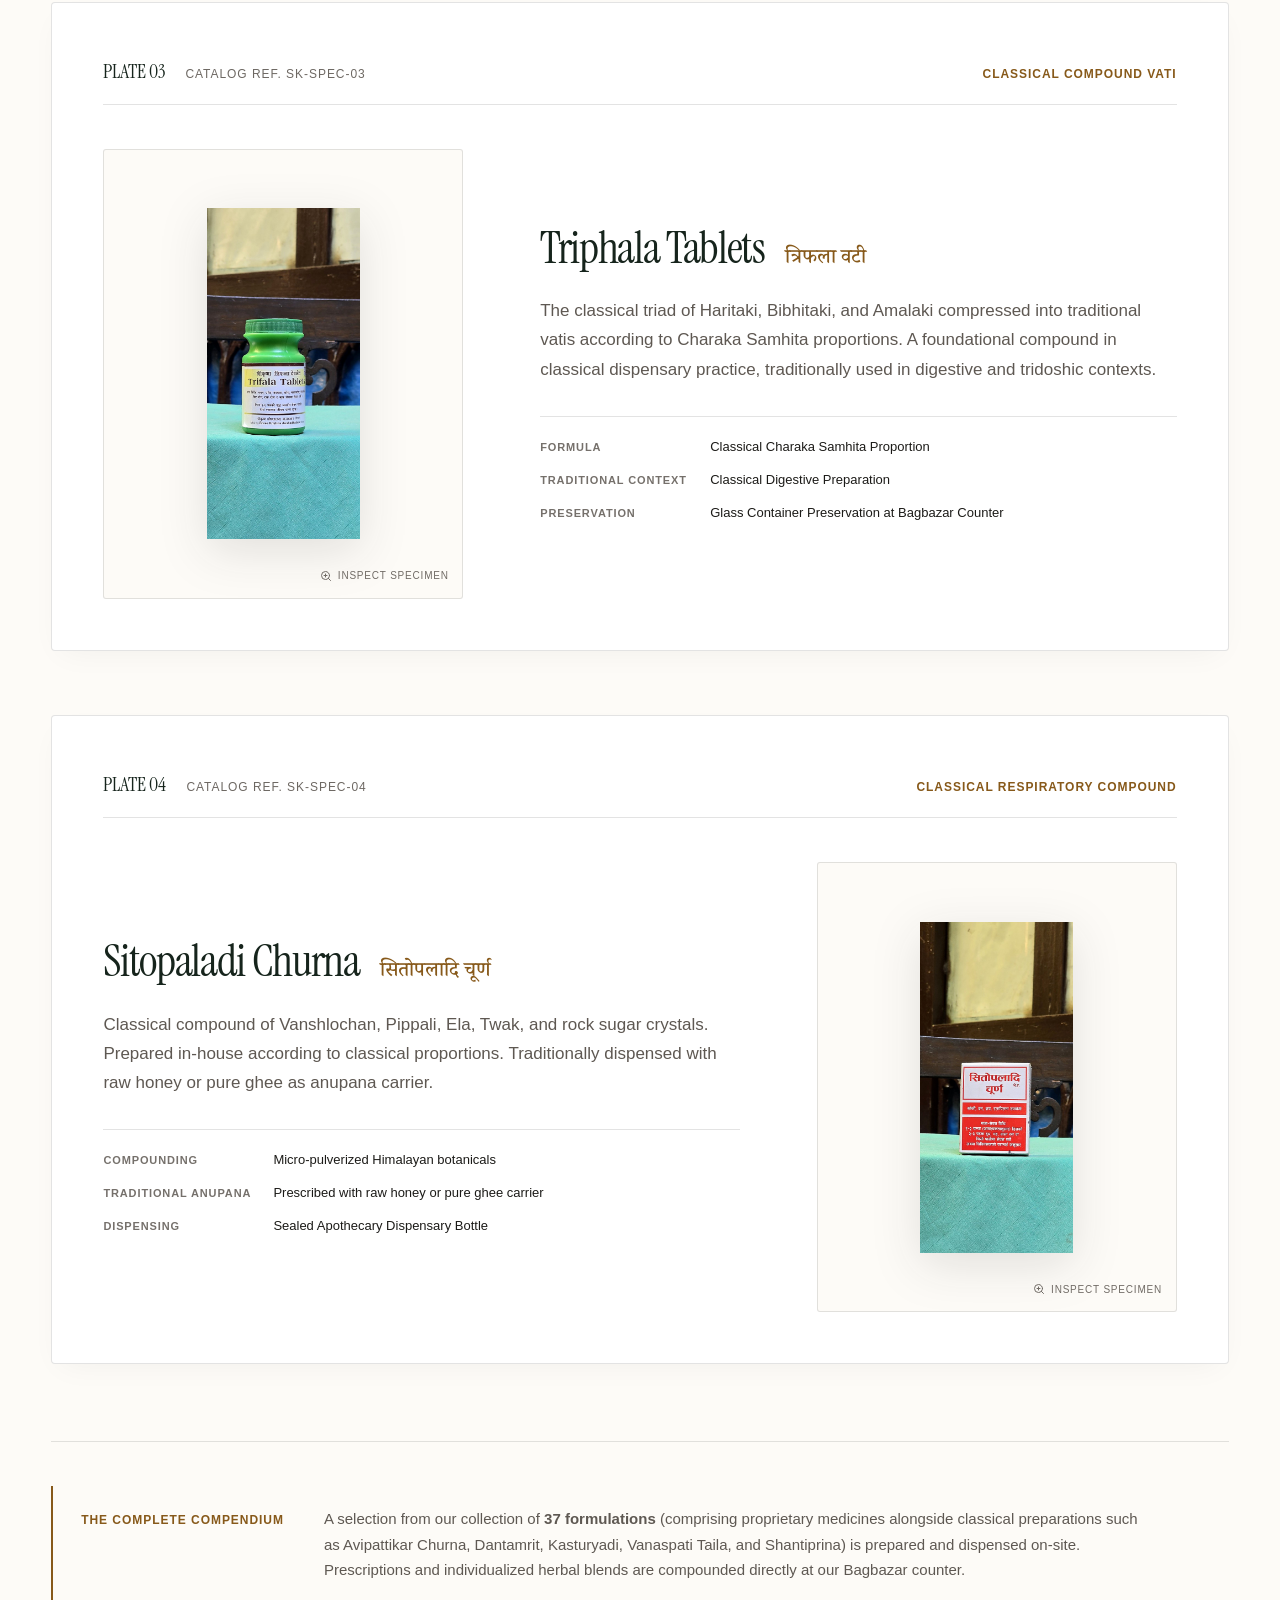
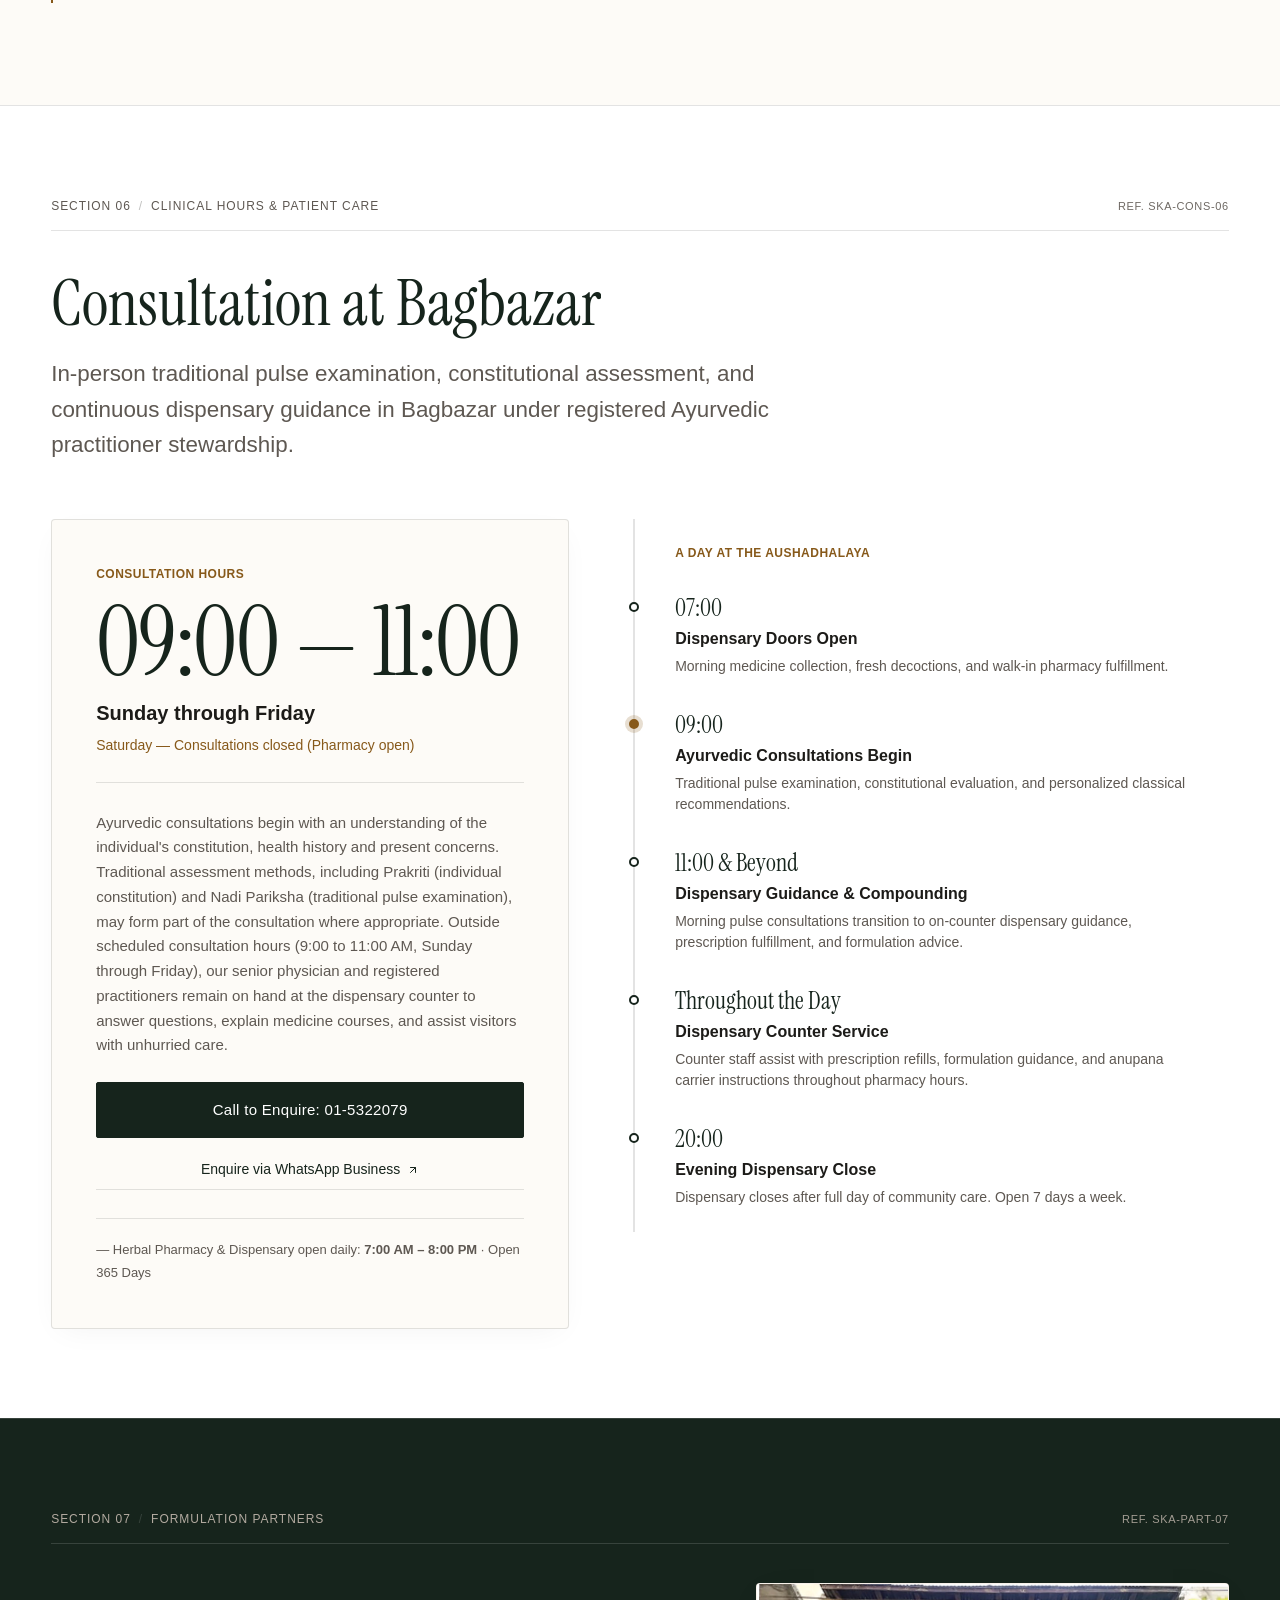
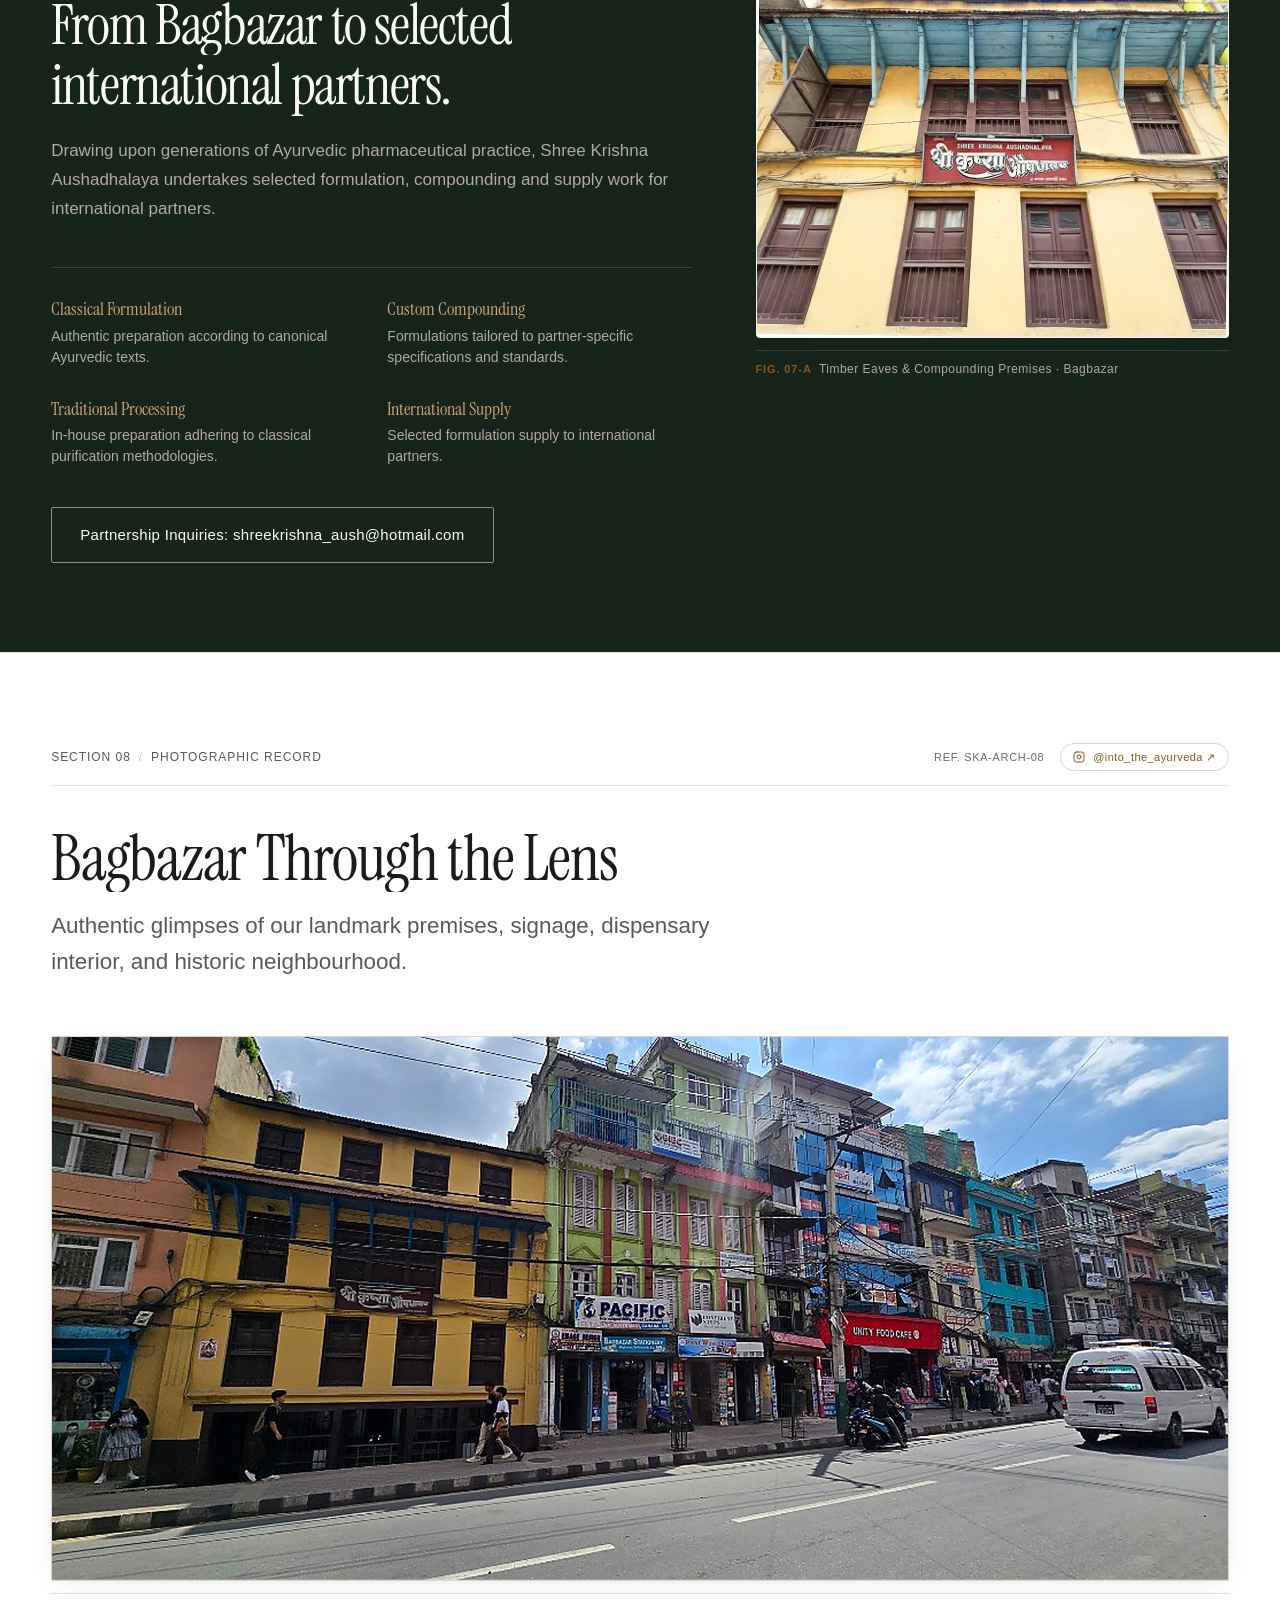
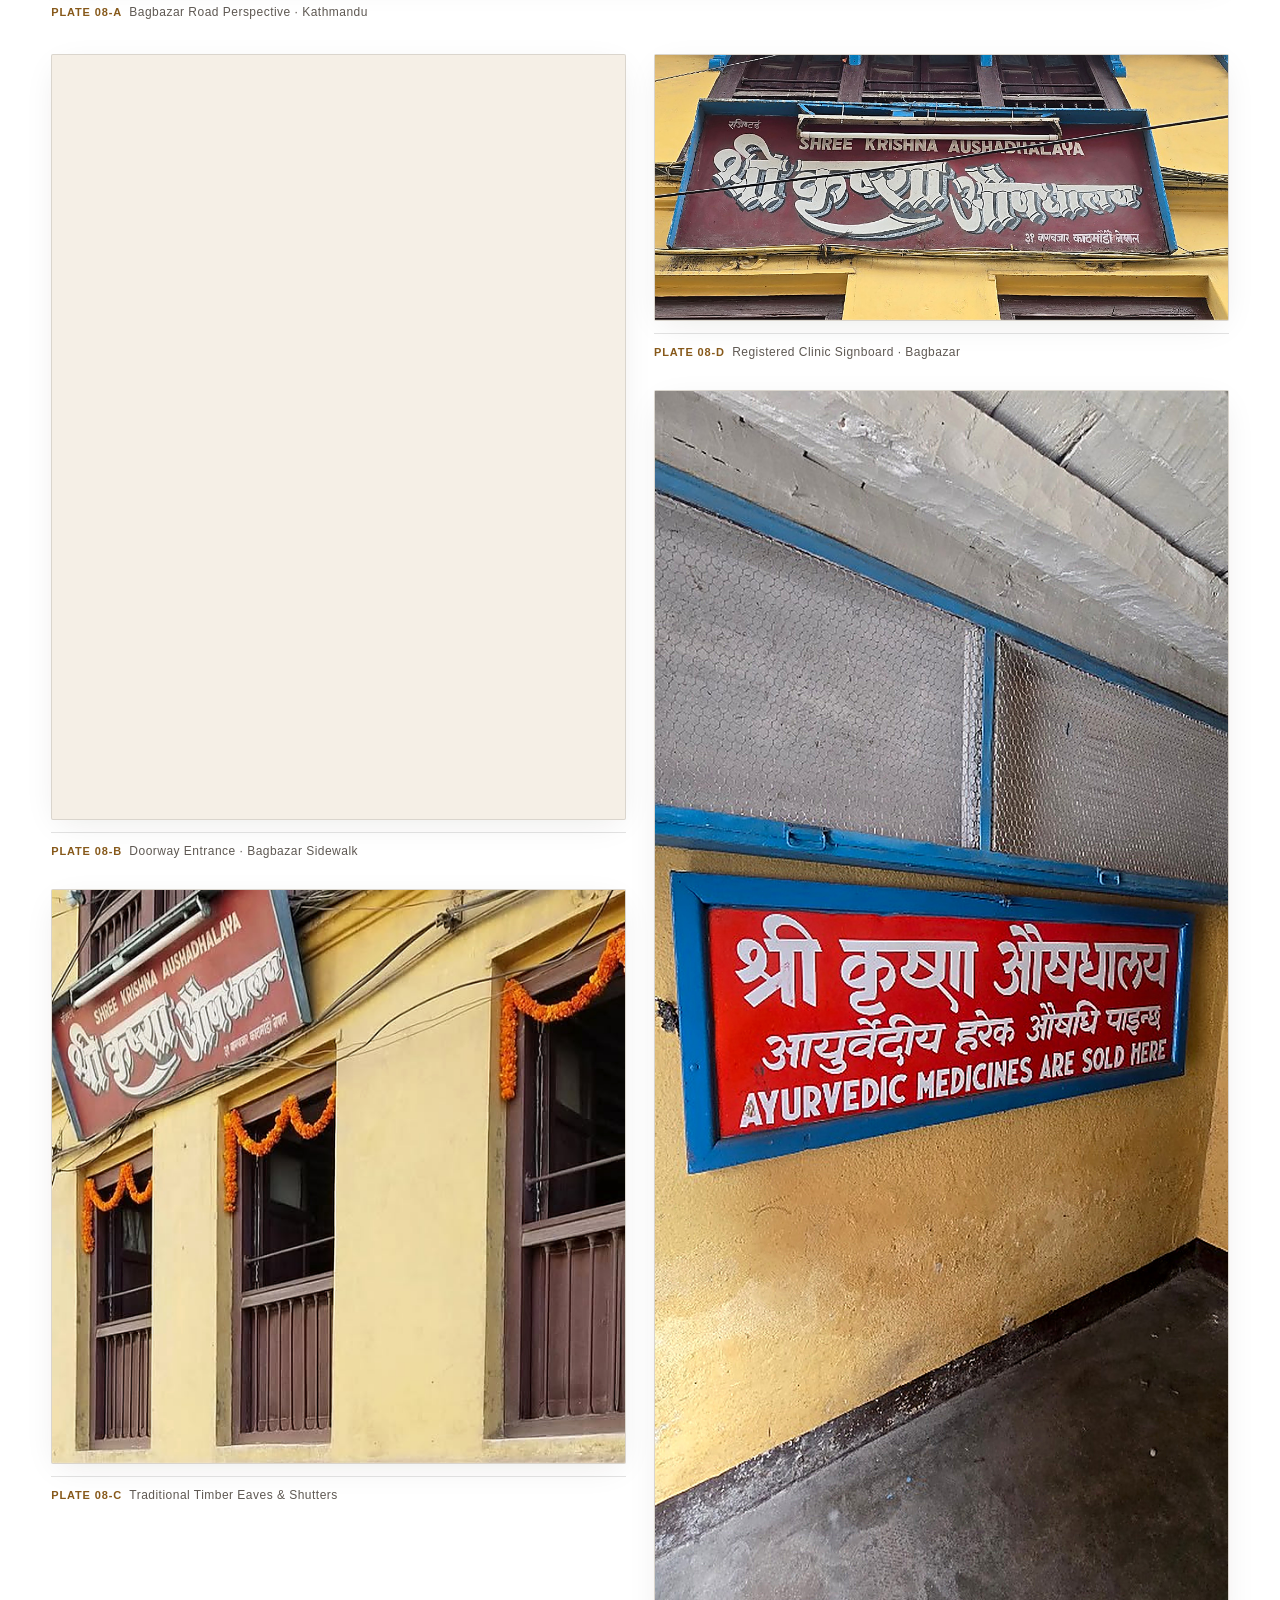
==== commit 02c48fa2: "feat: feature Plate 08-A as prominent full-width lead photograph in Section 08" ====
--- a/index.html
+++ b/index.html
@@ -1156,8 +1156,8 @@
         </div>
 
         <div class="asymmetric-gallery">
-          <!-- Plate 08-A: Street Context Approach -->
-          <figure class="asym-item" data-animate="fade-up">
+          <!-- Plate 08-A: Street Context Approach (Lead Panoramic Feature) -->
+          <figure class="asym-item asym-item--lead" data-animate="fade-up">
             <div class="img-frame">
               <img src="assets/images/street-context.jpg" alt="Bagbazar street approach to the Shree Krishna Aushadhalaya building" width="1024" height="473" loading="lazy" decoding="async">
             </div>
--- a/styles.css
+++ b/styles.css
@@ -2401,7 +2401,7 @@
 
 .asymmetric-gallery {
   display: block;
-  column-count: 3;
+  column-count: 2;
   column-gap: 1.75rem;
 }
 
@@ -2411,6 +2411,11 @@
   display: flex;
   flex-direction: column;
   gap: 0.75rem;
+}
+
+.asym-item--lead {
+  column-span: all;
+  margin-bottom: 2rem;
 }
 
 .asym-item .img-frame {
@@ -2937,6 +2942,10 @@
     margin-bottom: 1.5rem;
   }
 
+  .asym-item--lead {
+    margin-bottom: 1.75rem;
+  }
+
   .visit-details-strip {
     grid-template-columns: 1fr;
     gap: 2rem;
@@ -3147,6 +3156,10 @@
   }
 
   .asym-item {
+    margin-bottom: 1.5rem;
+  }
+
+  .asym-item--lead {
     margin-bottom: 1.5rem;
   }
 
